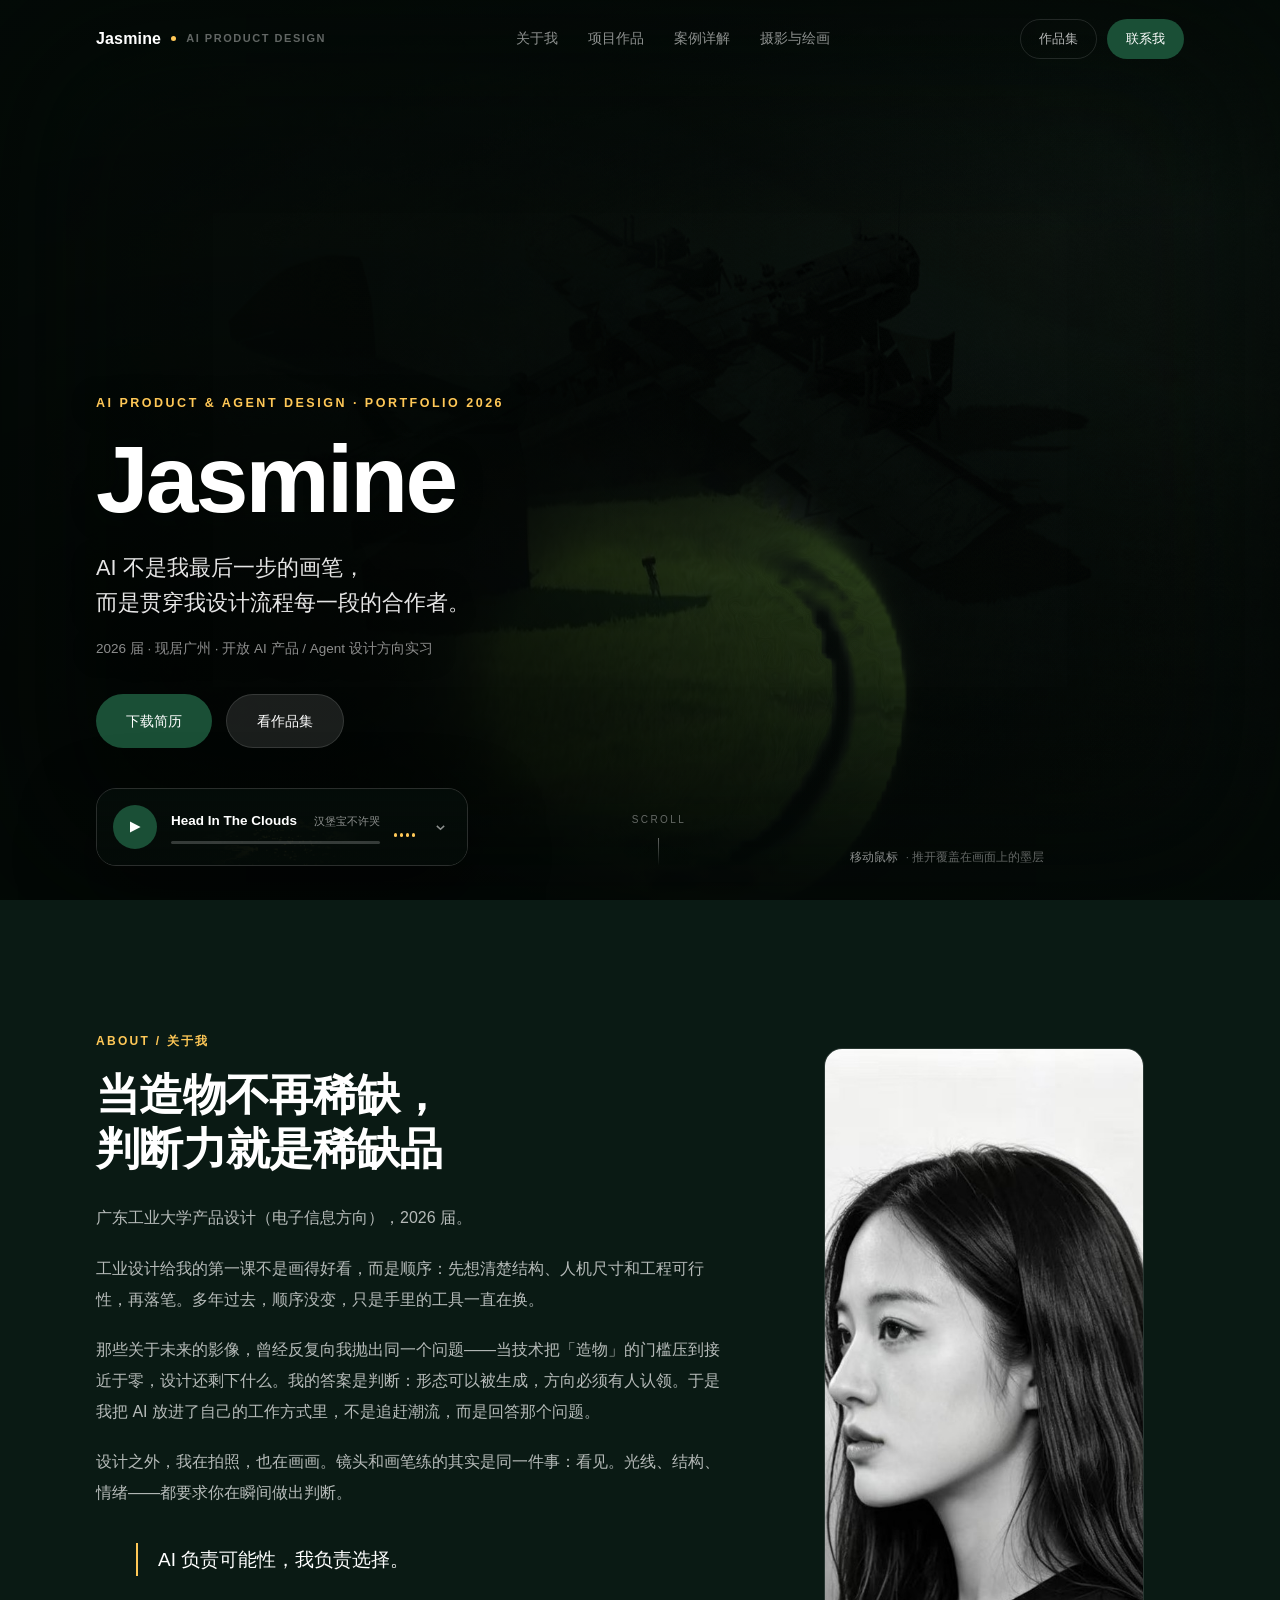
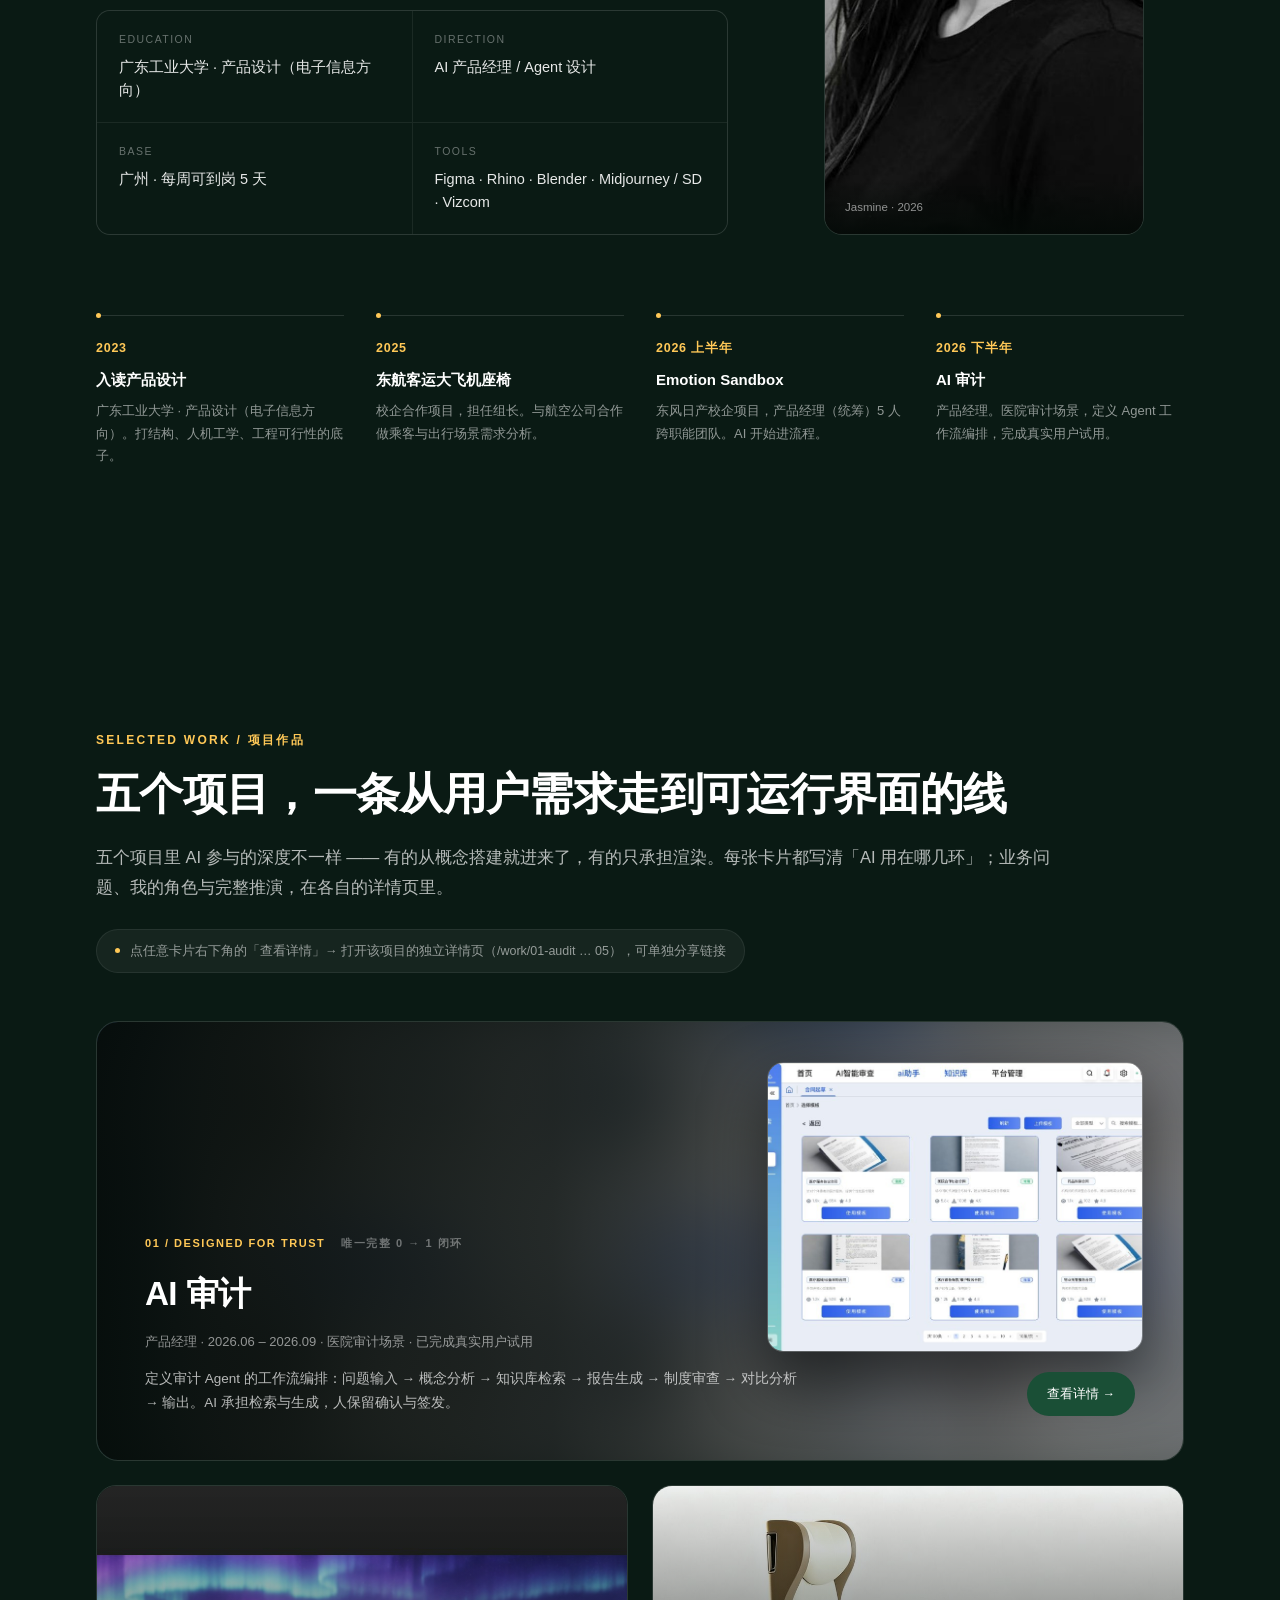
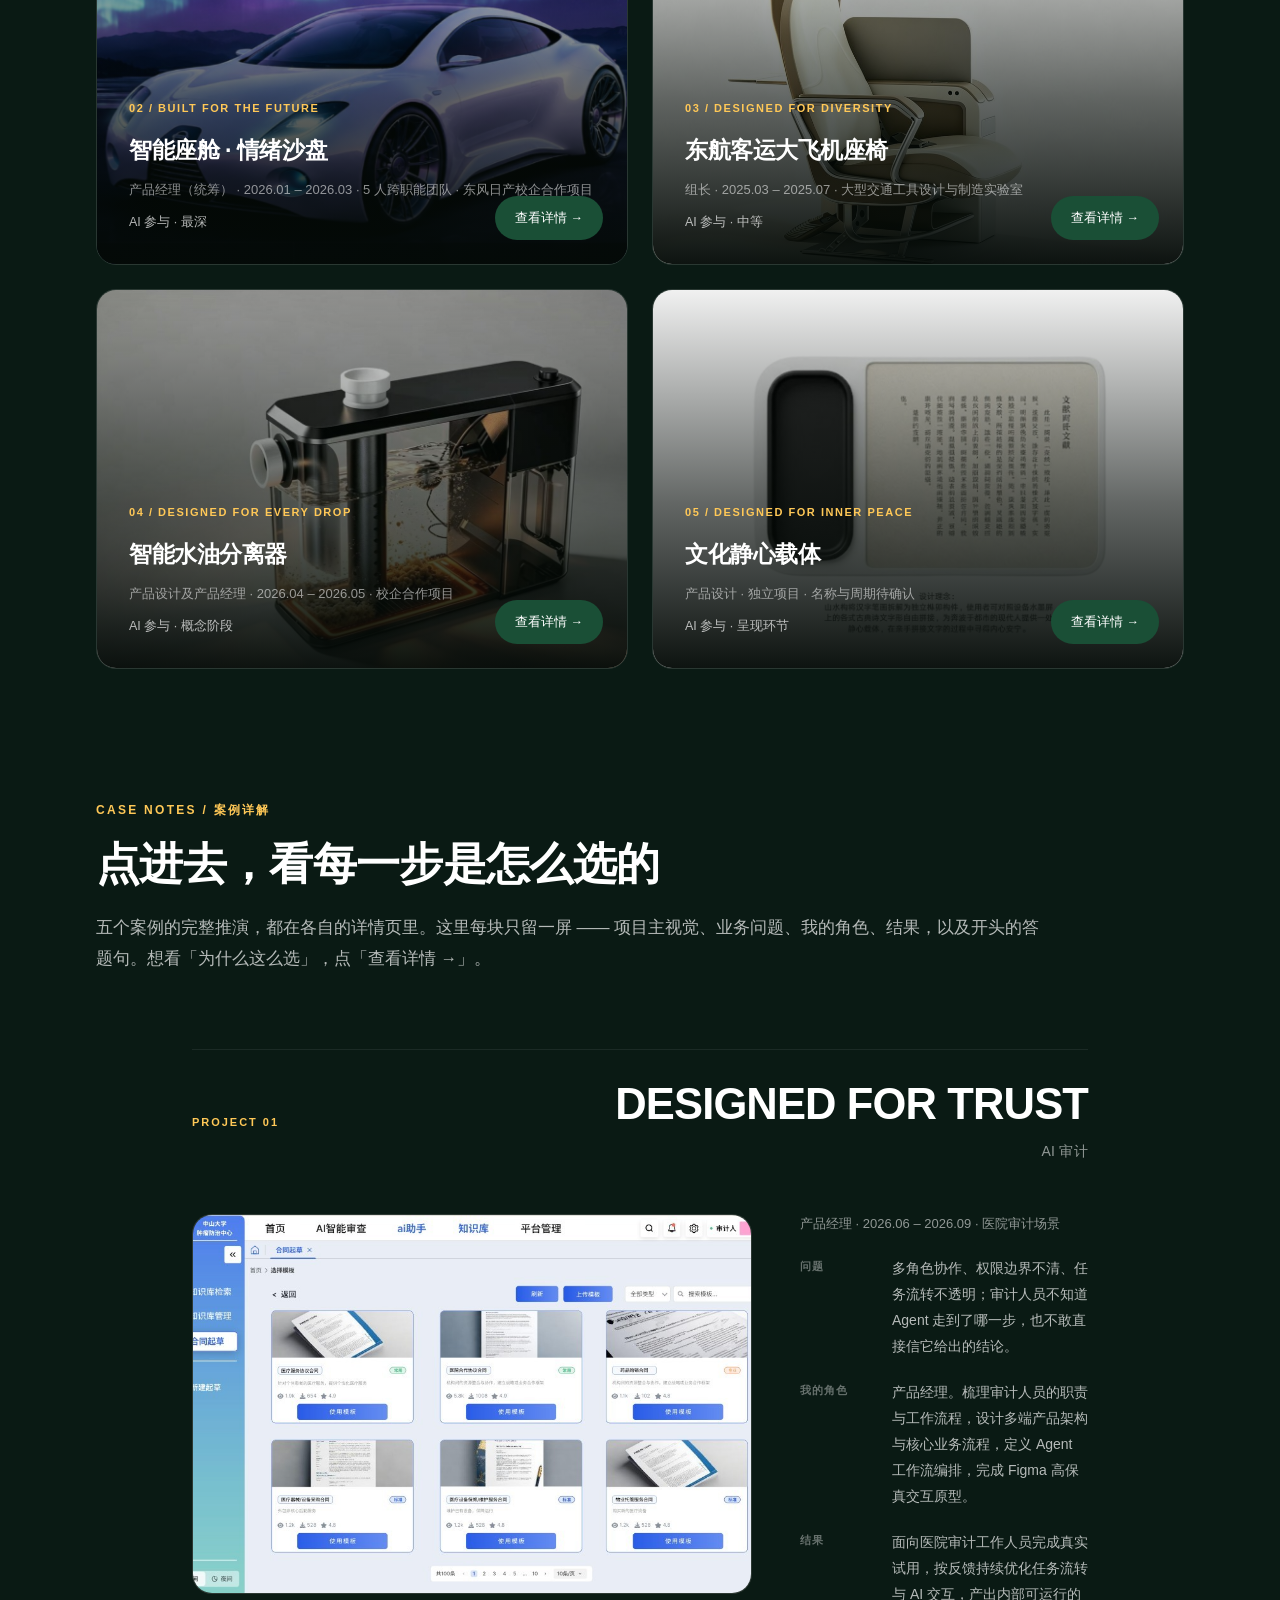
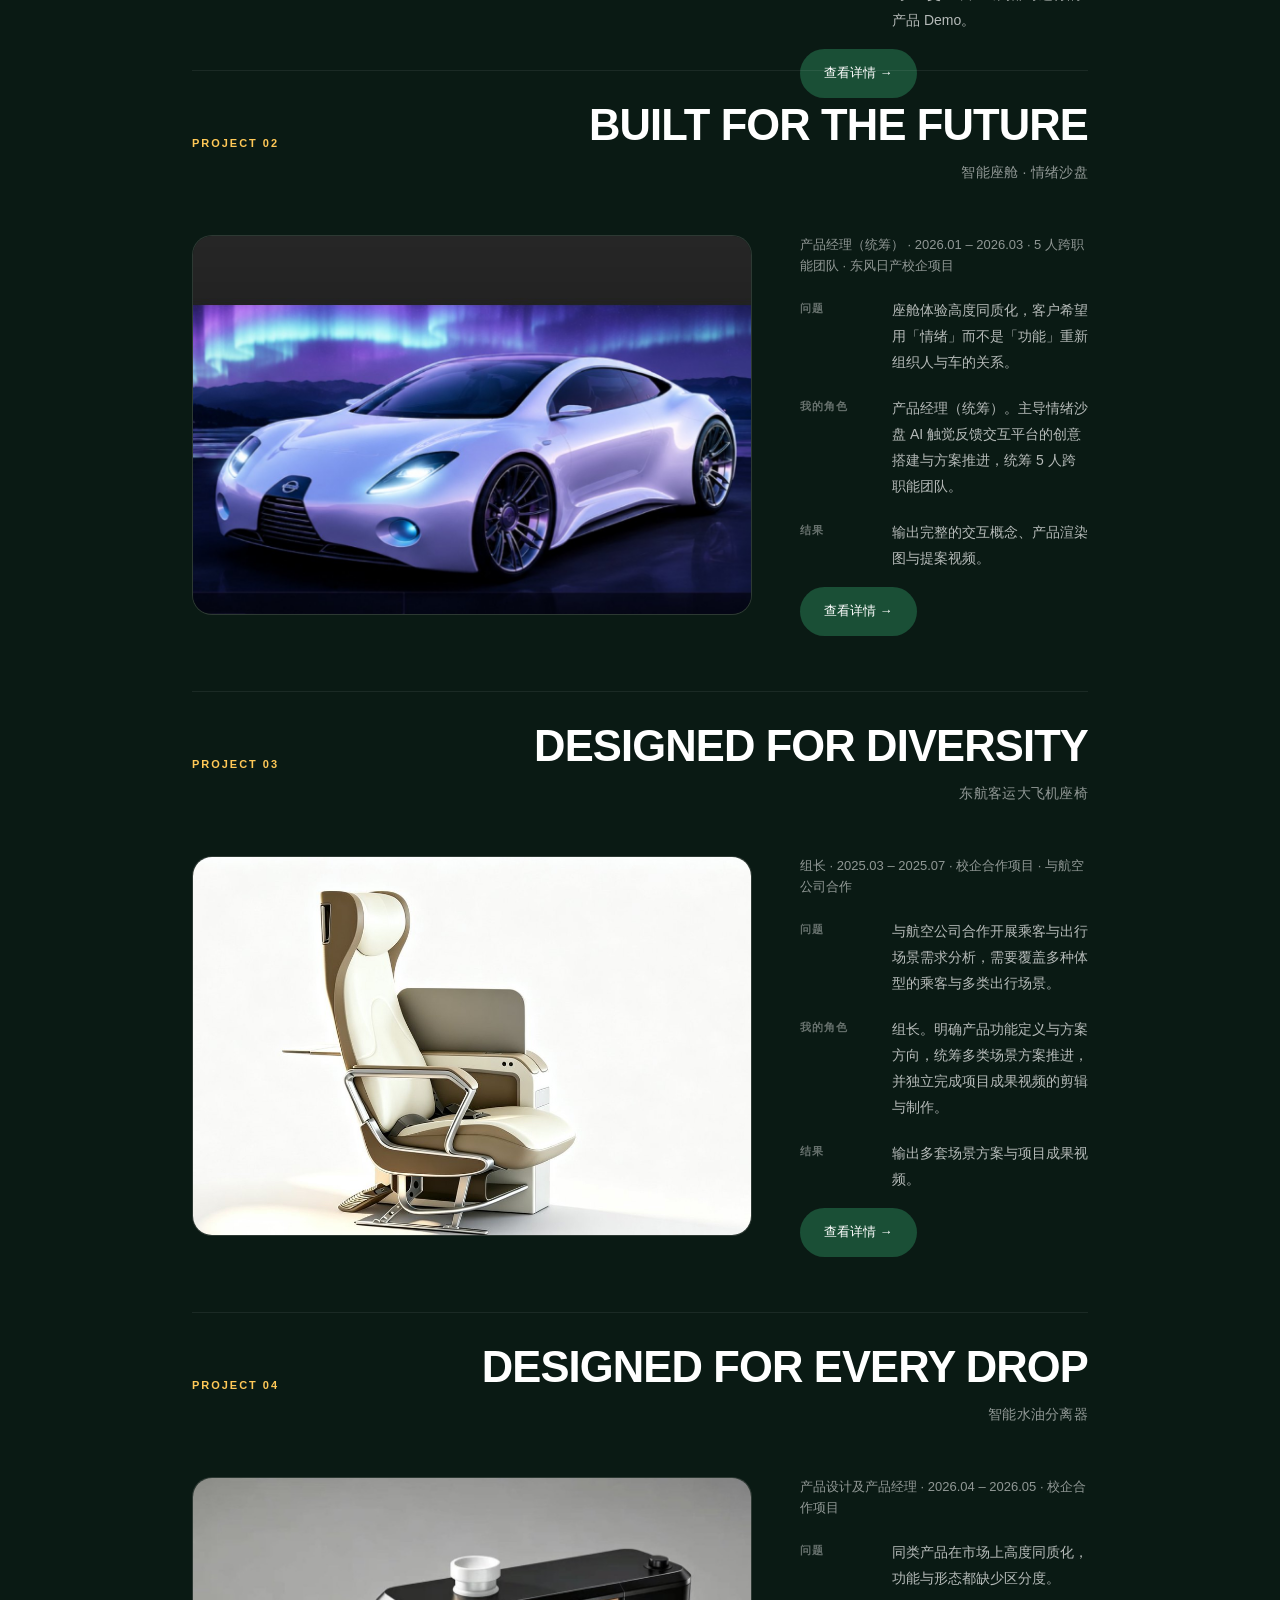
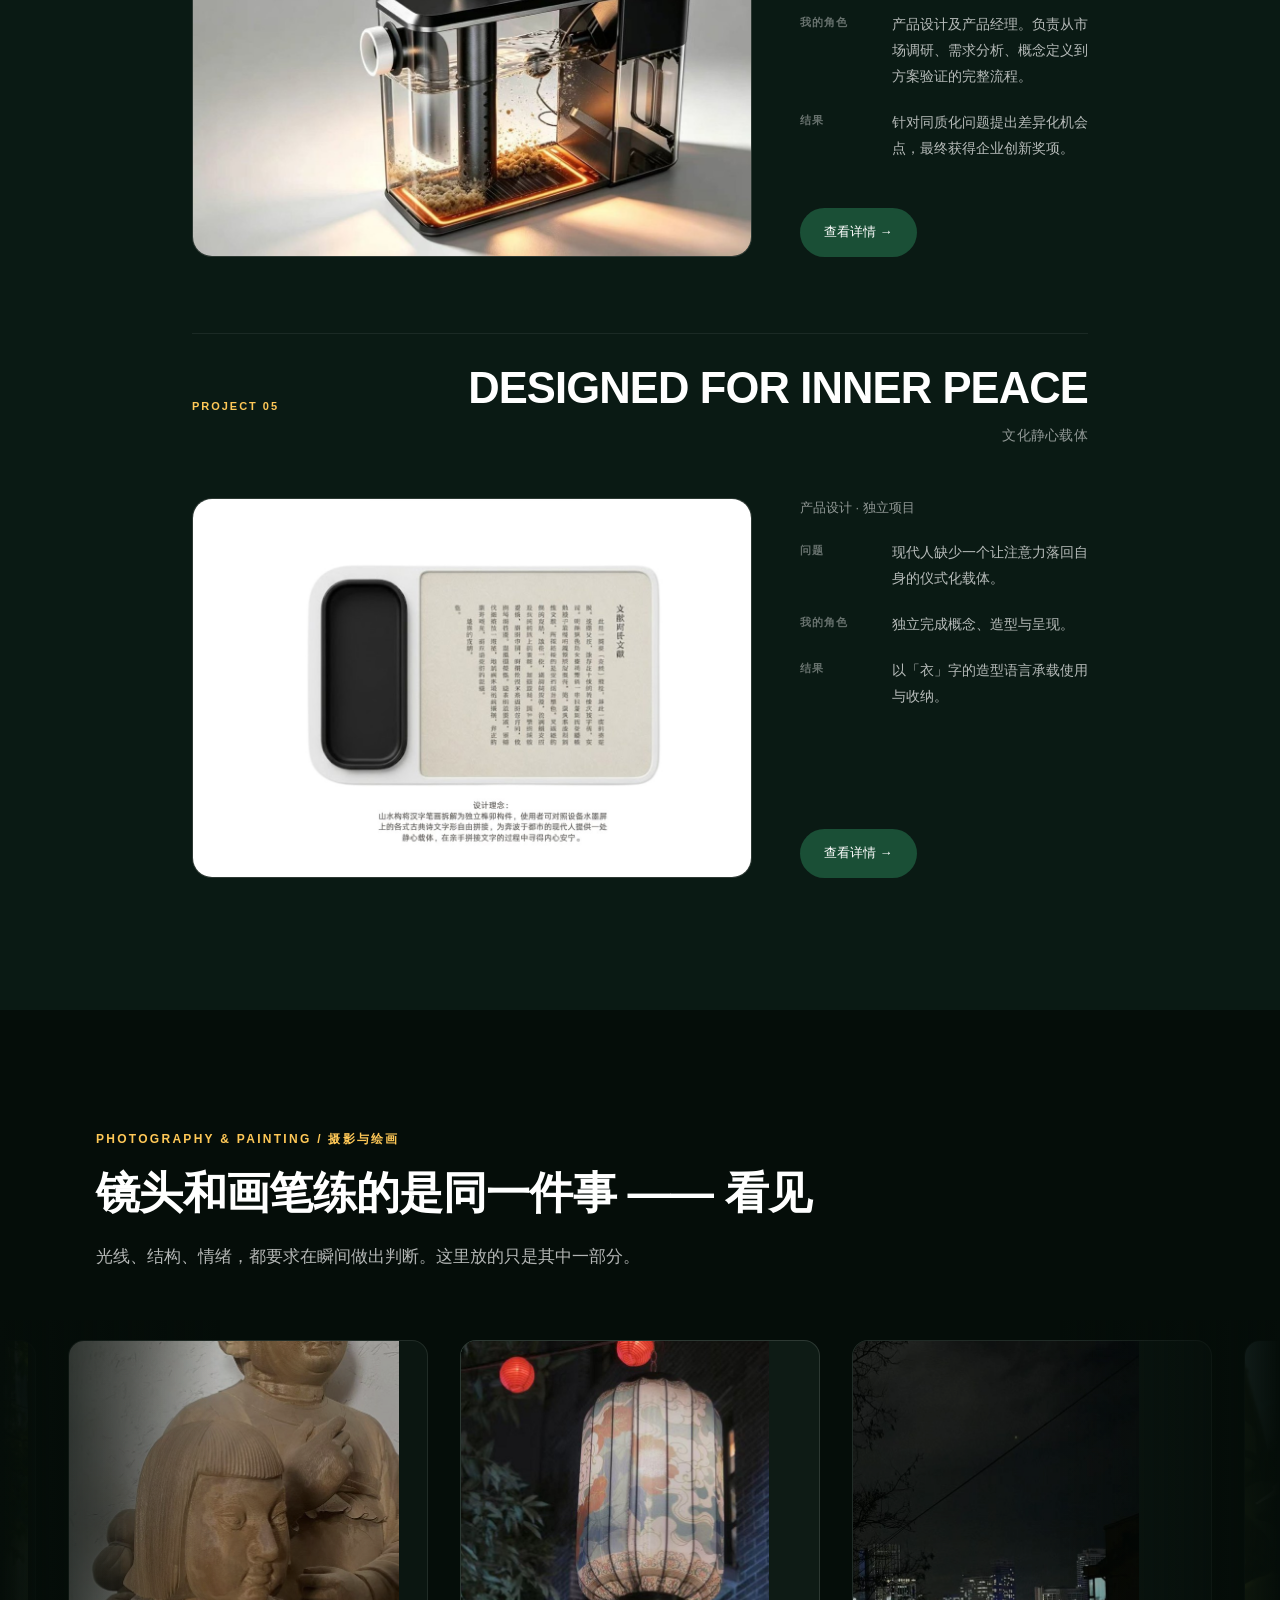
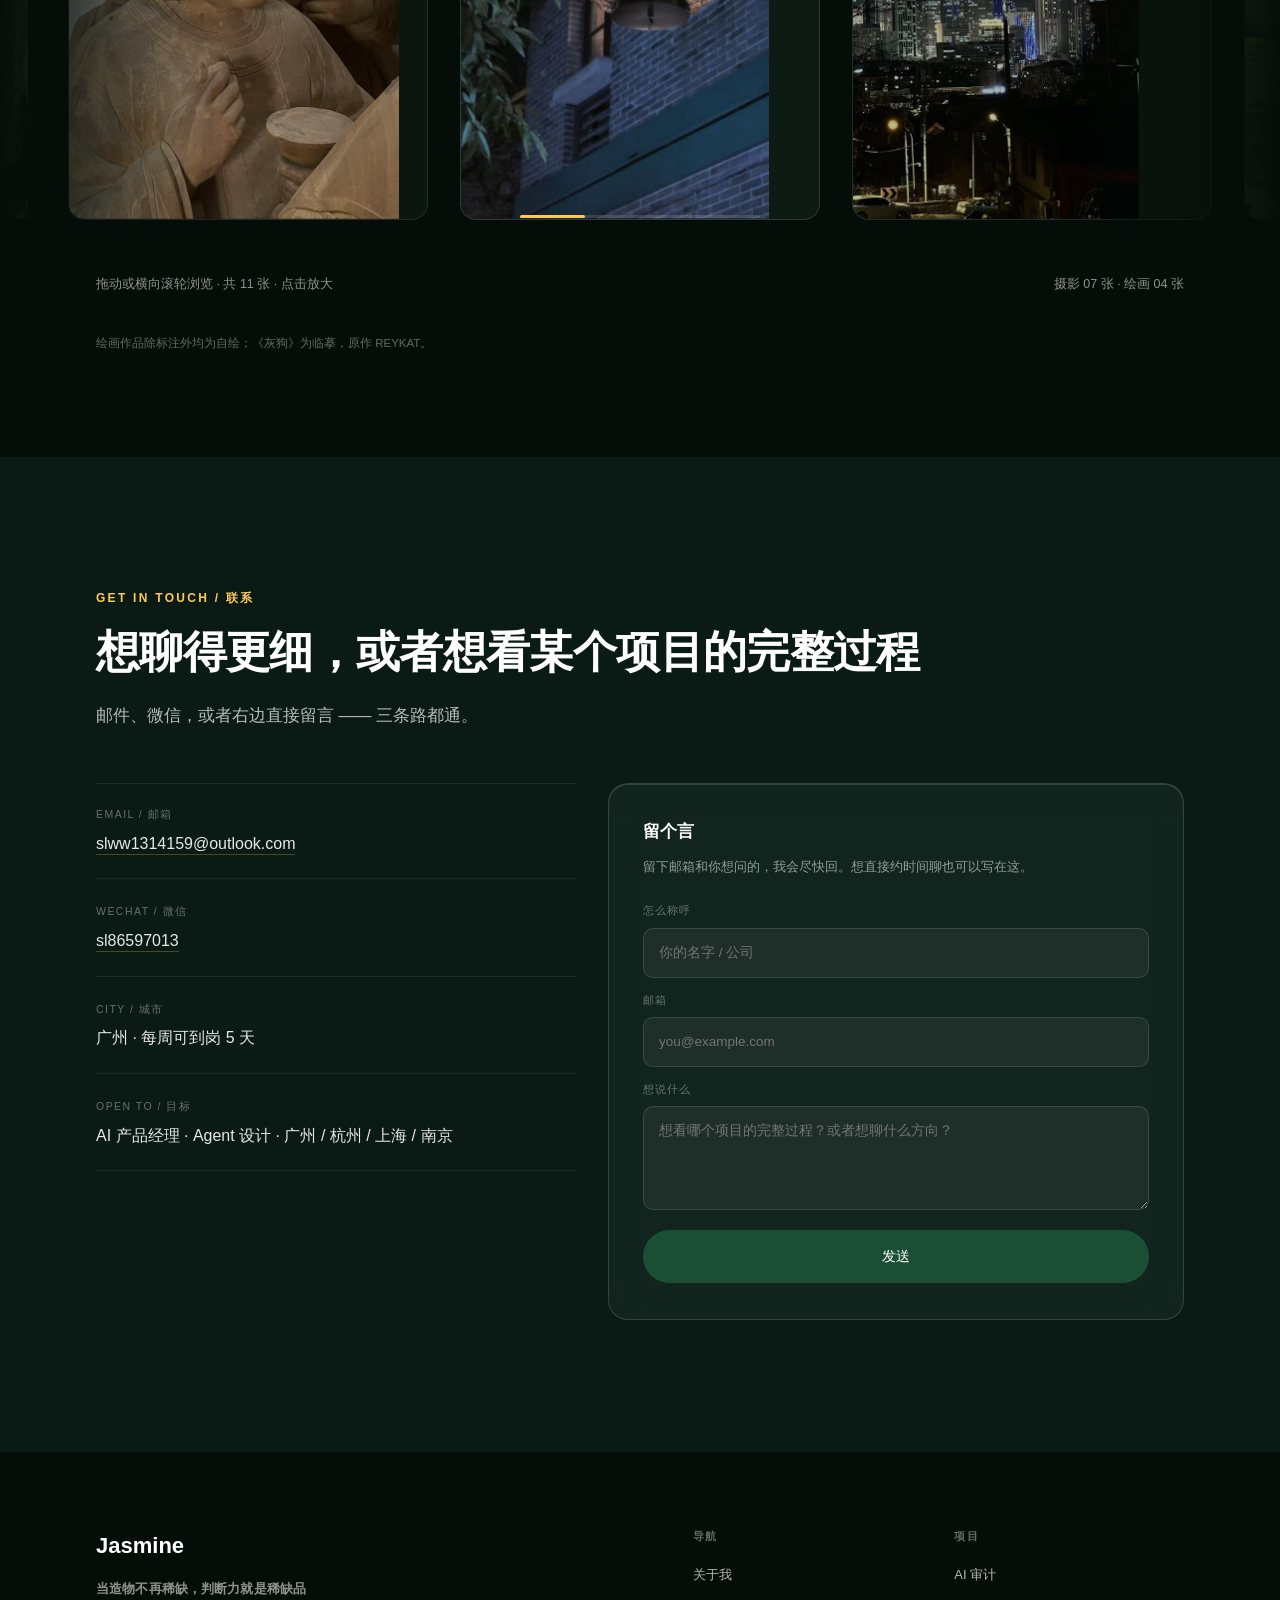
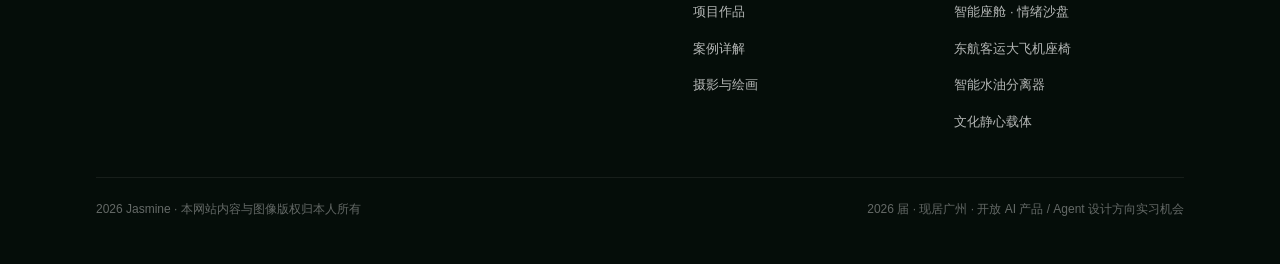
==== index.html @ 7212c9e2 "发布作品集站点（Jasmine · AI 产品设计）" ====
<!DOCTYPE html>
<html lang="zh-CN">
<head>
<meta charset="UTF-8">
<meta name="viewport" content="width=device-width, initial-scale=1">
<title>Jasmine · AI 产品设计作品集 2026</title>
<meta name="description" content="Jasmine — 2026 届，AI 产品 / Agent 设计方向。AI 负责可能性，我负责选择。">
<link rel="icon" href="data:image/svg+xml,%3Csvg xmlns='http://www.w3.org/2000/svg' viewBox='0 0 32 32'%3E%3Crect width='32' height='32' rx='8' fill='%230A1A14'/%3E%3Cpath d='M6 10.5 10.5 22 16 13.5 21.5 22 26 10.5' fill='none' stroke='%23FFC857' stroke-width='2.6' stroke-linecap='round' stroke-linejoin='round'/%3E%3C/svg%3E">
<meta name="theme-color" content="#0A1A14">
<meta property="og:type" content="website">
<meta property="og:title" content="Jasmine · AI 产品设计作品集 2026">
<meta property="og:description" content="AI 负责可能性，我负责选择。2026 届 · 产品设计（电子信息方向），开放 AI 产品 / Agent 设计方向实习。">
<meta property="og:image" content="assets/img/hero-field.jpg">
<link rel="stylesheet" href="assets/css/site.css">
<style>
  .bento__cover--blur img{ filter:blur(38px) saturate(1.15) brightness(.52); transform:scale(1.18); }
</style>
<noscript><style>.rv{opacity:1 !important;transform:none !important}</style></noscript>
</head>
<body>

<!-- ===================== NAV ===================== -->
<header class="nav" id="nav">
  <div class="nav__in">
    <a class="nav__brand" href="#top">
      <span>Jasmine</span><i class="nav__dot"></i><span class="nav__tag">AI Product Design</span>
    </a>
    <nav class="nav__links">
      <a class="nav__link" href="#about">关于我</a>
      <a class="nav__link" href="#work">项目作品</a>
      <a class="nav__link" href="#cases">案例详解</a>
      <a class="nav__link" href="#photo">摄影与绘画</a>
    </nav>
    <div class="nav__acts">
      <a class="pill" href="#work">作品集</a>
      <a class="pill pill--solid" href="#contact">联系我</a>
      <button class="nav__burger" aria-label="菜单"><i></i><i></i></button>
    </div>
  </div>
</header>

<!-- ===================== HERO ===================== -->
<section class="hero" id="hero">
  <div class="hero__stage">
    <!-- 静态底层：WebGL 不可用时它就是全部 -->
    <img class="hero__base" src="assets/img/hero-field.jpg" alt="草原上停着的一架废弃运输机">
    <canvas class="hero__canvas" id="revealCanvas"></canvas>
    <div class="hero__tint"></div>
    <div class="hero__scrim"></div>
    <div class="hero__grade"></div>
  </div>

  <div class="hero__body" id="top">
    <div class="hero__inner">
      <div class="hero__eyebrow">AI Product &amp; Agent Design · Portfolio 2026</div>
      <h1 class="hero__name">Jasmine</h1>
      <p class="hero__claim">AI 不是我最后一步的画笔，<br>而是贯穿我设计流程每一段的合作者。</p>
      <p class="hero__meta">2026 届 · 现居广州 · 开放 AI 产品 / Agent 设计方向实习</p>
      <div class="hero__btns">
        <a class="btn btn--solid" href="assets/resume/wangnanhui-resume-ai-pm-2026.pdf" download>下载简历</a>
        <a class="btn btn--ghost" href="#work">看作品集</a>
      </div>
    </div>
  </div>

  <div class="hero__foot">
    <div class="wrap">
      <!-- 音乐坞 · Shader Card -->
      <div class="dock" id="dock">
        <div class="dock__shader"><canvas></canvas></div>
        <div class="dock__glow"></div>
        <div class="dock__ui">
          <div class="dock__bar">
            <button class="dock__play" aria-label="播放">
              <svg viewBox="0 0 14 14"><path d="M2 1.4 12.6 7 2 12.6z"/></svg>
            </button>
            <div class="dock__info">
              <div class="dock__row">
                <span class="dock__title">Head In The Clouds</span>
                <span class="dock__artist">汉堡宝不许哭</span>
              </div>
              <div class="dock__bar-track"><div class="dock__bar-fill"></div></div>
            </div>
            <div class="dock__eq"><i></i><i></i><i></i><i></i></div>
            <button class="dock__toggle" aria-label="展开">
              <svg viewBox="0 0 12 12"><path d="M2 4.2 6 8 10 4.2"/></svg>
            </button>
          </div>
          <div class="dock__panel">
            <div>
              <div class="dock__panel-in">
                <div class="wave">
                  <i></i><i></i><i></i><i></i><i></i><i></i><i></i><i></i><i></i><i></i>
                  <i></i><i></i><i></i><i></i><i></i><i></i><i></i><i></i><i></i><i></i>
                  <i></i><i></i><i></i><i></i><i></i><i></i><i></i><i></i>
                </div>
                <div class="dock__vol">
                  <svg viewBox="0 0 14 14"><path d="M2 5h2.6L8 2.4v9.2L4.6 9H2z"/><path d="M10.4 4.6a3.6 3.6 0 0 1 0 4.8"/></svg>
                  <div class="dock__vol-track"><div class="dock__vol-fill"></div></div>
                  <span class="dock__vol-num">60</span>
                </div>
                <div class="dock__div"></div>
                <div class="dock__plist">
                  <div class="dock__track cur" data-i="0"><b>Head In The Clouds</b><time>3:04</time></div>
                </div>
                <!-- 音频放在 assets/audio/，曲目表见 site.js 的 TRACKS -->
              </div>
            </div>
          </div>
        </div>
        <audio id="dockAudio" preload="none" src="assets/audio/head-in-the-clouds.mp3"></audio>
      </div>

      <div class="scrollcue"><span>SCROLL</span><i></i></div>
      <div class="hint-drag"><b>移动鼠标</b> · 推开覆盖在画面上的墨层</div>
    </div>
  </div>
</section>

<!-- ===================== 关于我 ===================== -->
<section class="section" id="about">
  <div class="wrap">
    <div class="about__row">
      <div class="about__body rv">
        <div class="eyebrow">About / 关于我</div>
        <h2 class="h2">当造物不再稀缺，<br>判断力就是稀缺品</h2>
        <p style="margin-top:26px">广东工业大学产品设计（电子信息方向），2026 届。</p>
        <p>工业设计给我的第一课不是画得好看，而是顺序：先想清楚结构、人机尺寸和工程可行性，再落笔。多年过去，顺序没变，只是手里的工具一直在换。</p>
        <p>那些关于未来的影像，曾经反复向我抛出同一个问题——当技术把「造物」的门槛压到接近于零，设计还剩下什么。我的答案是判断：形态可以被生成，方向必须有人认领。于是我把 AI 放进了自己的工作方式里，不是追赶潮流，而是回答那个问题。</p>
        <p>设计之外，我在拍照，也在画画。镜头和画笔练的其实是同一件事：看见。光线、结构、情绪——都要求你在瞬间做出判断。</p>
        <blockquote class="about__q">
          <p>AI 负责可能性，我负责选择。</p>
        </blockquote>
        <dl class="about__facts">
          <div class="about__fact"><dt>Education</dt><dd>广东工业大学 · 产品设计（电子信息方向）</dd></div>
          <div class="about__fact"><dt>Direction</dt><dd>AI 产品经理 / Agent 设计</dd></div>
          <div class="about__fact"><dt>Base</dt><dd>广州 · 每周可到岗 5 天</dd></div>
          <div class="about__fact"><dt>Tools</dt><dd>Figma · Rhino · Blender · Midjourney / SD · Vizcom</dd></div>
        </dl>
      </div>
      <figure class="about__photo rv">
        <img src="assets/img/portrait.jpg" alt="Jasmine 肖像">
        <figcaption>Jasmine · 2026</figcaption>
      </figure>
    </div>

    <div class="timeline rv">
      <div class="tl"><div class="tl__yr">2023</div><div class="tl__t">入读产品设计</div><p class="tl__d">广东工业大学 · 产品设计（电子信息方向）。打结构、人机工学、工程可行性的底子。</p></div>
      <div class="tl"><div class="tl__yr">2025</div><div class="tl__t">东航客运大飞机座椅</div><p class="tl__d">校企合作项目，担任组长。与航空公司合作做乘客与出行场景需求分析。</p></div>
      <div class="tl"><div class="tl__yr">2026 上半年</div><div class="tl__t">Emotion Sandbox</div><p class="tl__d">东风日产校企项目，产品经理（统筹）5 人跨职能团队。AI 开始进流程。</p></div>
      <div class="tl"><div class="tl__yr">2026 下半年</div><div class="tl__t">AI 审计</div><p class="tl__d">产品经理。医院审计场景，定义 Agent 工作流编排，完成真实用户试用。</p></div>
    </div>
  </div>
</section>

<!-- ===================== 项目作品 ===================== -->
<section class="section" id="work">
  <div class="wrap">
    <div class="rv">
      <div class="eyebrow">SELECTED WORK / 项目作品</div>
      <h2 class="h2">五个项目，一条从用户需求走到可运行界面的线</h2>
      <p class="lead">五个项目里 AI 参与的深度不一样 —— 有的从概念搭建就进来了，有的只承担渲染。每张卡片都写清「AI 用在哪几环」；业务问题、我的角色与完整推演，在各自的详情页里。</p>
      <div class="hintbar"><i></i><span>点任意卡片右下角的「查看详情」→ 打开该项目的独立详情页（/work/01-audit … 05），可单独分享链接</span></div>
    </div>

    <div class="bento">
      <!-- 01 宽卡 -->
      <a class="bento__wide rv" href="work/01-audit.html">
        <div class="bento__cover bento__cover--blur"><img src="assets/img/cover-01.jpg" alt="AI 审计产品界面"></div>
        <div class="bento__ov"></div>
        <div class="bento__shot"><img src="assets/img/cover-01.jpg" alt="审计界面"></div>
        <div class="bento__body">
          <div class="bento__row"><span class="bento__claim">01 / DESIGNED FOR TRUST</span><span class="bento__depth">唯一完整 0 → 1 闭环</span></div>
          <h3 class="bento__title">AI 审计</h3>
          <p class="bento__meta">产品经理 · 2026.06 – 2026.09 · 医院审计场景 · 已完成真实用户试用</p>
          <p class="bento__desc">定义审计 Agent 的工作流编排：问题输入 → 概念分析 → 知识库检索 → 报告生成 → 制度审查 → 对比分析 → 输出。AI 承担检索与生成，人保留确认与签发。</p>
        </div>
        <span class="bento__go">查看详情 →</span>
      </a>

      <!-- 02 -->
      <a class="bento__sm rv" href="work/02-cockpit.html">
        <div class="bento__cover"><img src="assets/img/cover-02.jpg" alt="智能座舱外观渲染"></div>
        <div class="bento__ov"></div>
        <div class="bento__body">
          <div class="bento__row"><span class="bento__claim">02 / BUILT FOR THE FUTURE</span></div>
          <h3 class="bento__title">智能座舱 · 情绪沙盘</h3>
          <p class="bento__meta">产品经理（统筹） · 2026.01 – 2026.03 · 5 人跨职能团队 · 东风日产校企合作项目</p>
          <p class="bento__desc">AI 参与 · 最深</p>
        </div>
        <span class="bento__go">查看详情 →</span>
      </a>

      <!-- 03 -->
      <a class="bento__sm rv" href="work/03-seat.html">
        <div class="bento__cover"><img src="assets/img/cover-03.jpg" alt="东航客运大飞机座椅"></div>
        <div class="bento__ov"></div>
        <div class="bento__body">
          <div class="bento__row"><span class="bento__claim">03 / DESIGNED FOR DIVERSITY</span></div>
          <h3 class="bento__title">东航客运大飞机座椅</h3>
          <p class="bento__meta">组长 · 2025.03 – 2025.07 · 大型交通工具设计与制造实验室</p>
          <p class="bento__desc">AI 参与 · 中等</p>
        </div>
        <span class="bento__go">查看详情 →</span>
      </a>

      <!-- 04 -->
      <a class="bento__sm rv" href="work/04-separator.html">
        <div class="bento__cover"><img src="assets/img/cover-04.jpg" alt="智能水油分离器"></div>
        <div class="bento__ov"></div>
        <div class="bento__body">
          <div class="bento__row"><span class="bento__claim">04 / DESIGNED FOR EVERY DROP</span></div>
          <h3 class="bento__title">智能水油分离器</h3>
          <p class="bento__meta">产品设计及产品经理 · 2026.04 – 2026.05 · 校企合作项目</p>
          <p class="bento__desc">AI 参与 · 概念阶段</p>
        </div>
        <span class="bento__go">查看详情 →</span>
      </a>

      <!-- 05 -->
      <a class="bento__sm rv" href="work/05-culture.html">
        <div class="bento__cover"><img src="assets/img/cover-05.jpg" alt="文化静心载体"></div>
        <div class="bento__ov"></div>
        <div class="bento__body">
          <div class="bento__row"><span class="bento__claim">05 / DESIGNED FOR INNER PEACE</span></div>
          <h3 class="bento__title">文化静心载体</h3>
          <p class="bento__meta">产品设计 · 独立项目 · 名称与周期待确认</p>
          <p class="bento__desc">AI 参与 · 呈现环节</p>
        </div>
        <span class="bento__go">查看详情 →</span>
      </a>
    </div>
  </div>
</section>

<!-- ===================== 案例详解 ===================== -->
<section class="section section--tight" id="cases">
  <div class="wrap rv">
    <div class="eyebrow">CASE NOTES / 案例详解</div>
    <h2 class="h2">点进去，看每一步是怎么选的</h2>
    <p class="lead">五个案例的完整推演，都在各自的详情页里。这里每块只留一屏 —— 项目主视觉、业务问题、我的角色、结果，以及开头的答题句。想看「为什么这么选」，点「查看详情 →」。</p>
  </div>

  <!-- Case 01 -->
  <article class="case" id="case-01">
    <div class="wrap">
      <header class="case__band rv">
        <div class="case__no">PROJECT 01</div>
        <div class="case__claims">
          <div class="case__en">DESIGNED FOR TRUST</div>
          <div class="case__cn">AI 审计</div>
        </div>
      </header>
      <div class="case__row rv">
        <div class="case__media"><img src="assets/img/cover-01.jpg" alt="AI 审计产品界面"></div>
        <div class="case__sum">
          <div>
            <div class="case__meta">产品经理 · 2026.06 – 2026.09 · 医院审计场景</div>
            <dl class="case__facts">
              <div class="case__fact"><dt>问题</dt><dd>多角色协作、权限边界不清、任务流转不透明；审计人员不知道 Agent 走到了哪一步，也不敢直接信它给出的结论。</dd></div>
              <div class="case__fact"><dt>我的角色</dt><dd>产品经理。梳理审计人员的职责与工作流程，设计多端产品架构与核心业务流程，定义 Agent 工作流编排，完成 Figma 高保真交互原型。</dd></div>
              <div class="case__fact"><dt>结果</dt><dd>面向医院审计工作人员完成真实试用，按反馈持续优化任务流转与 AI 交互，产出内部可运行的产品 Demo。</dd></div>
            </dl>
          </div>
          <a class="case__go" href="work/01-audit.html">查看详情 →</a>
        </div>
      </div>
    </div>
  </article>

  <!-- Case 02 -->
  <article class="case" id="case-02">
    <div class="wrap">
      <header class="case__band rv">
        <div class="case__no">PROJECT 02</div>
        <div class="case__claims">
          <div class="case__en">BUILT FOR THE FUTURE</div>
          <div class="case__cn">智能座舱 · 情绪沙盘</div>
        </div>
      </header>
      <div class="case__row rv">
        <div class="case__media"><img src="assets/img/cover-02.jpg" alt="智能座舱渲染"></div>
        <div class="case__sum">
          <div>
            <div class="case__meta">产品经理（统筹） · 2026.01 – 2026.03 · 5 人跨职能团队 · 东风日产校企项目</div>
            <dl class="case__facts">
              <div class="case__fact"><dt>问题</dt><dd>座舱体验高度同质化，客户希望用「情绪」而不是「功能」重新组织人与车的关系。</dd></div>
              <div class="case__fact"><dt>我的角色</dt><dd>产品经理（统筹）。主导情绪沙盘 AI 触觉反馈交互平台的创意搭建与方案推进，统筹 5 人跨职能团队。</dd></div>
              <div class="case__fact"><dt>结果</dt><dd>输出完整的交互概念、产品渲染图与提案视频。</dd></div>
            </dl>
          </div>
          <a class="case__go" href="work/02-cockpit.html">查看详情 →</a>
        </div>
      </div>
    </div>
  </article>

  <!-- Case 03 -->
  <article class="case" id="case-03">
    <div class="wrap">
      <header class="case__band rv">
        <div class="case__no">PROJECT 03</div>
        <div class="case__claims">
          <div class="case__en">DESIGNED FOR DIVERSITY</div>
          <div class="case__cn">东航客运大飞机座椅</div>
        </div>
      </header>
      <div class="case__row rv">
        <div class="case__media"><img src="assets/img/cover-03.jpg" alt="飞机座椅渲染"></div>
        <div class="case__sum">
          <div>
            <div class="case__meta">组长 · 2025.03 – 2025.07 · 校企合作项目 · 与航空公司合作</div>
            <dl class="case__facts">
              <div class="case__fact"><dt>问题</dt><dd>与航空公司合作开展乘客与出行场景需求分析，需要覆盖多种体型的乘客与多类出行场景。</dd></div>
              <div class="case__fact"><dt>我的角色</dt><dd>组长。明确产品功能定义与方案方向，统筹多类场景方案推进，并独立完成项目成果视频的剪辑与制作。</dd></div>
              <div class="case__fact"><dt>结果</dt><dd>输出多套场景方案与项目成果视频。</dd></div>
            </dl>
          </div>
          <a class="case__go" href="work/03-seat.html">查看详情 →</a>
        </div>
      </div>
    </div>
  </article>

  <!-- Case 04 -->
  <article class="case" id="case-04">
    <div class="wrap">
      <header class="case__band rv">
        <div class="case__no">PROJECT 04</div>
        <div class="case__claims">
          <div class="case__en">DESIGNED FOR EVERY DROP</div>
          <div class="case__cn">智能水油分离器</div>
        </div>
      </header>
      <div class="case__row rv">
        <div class="case__media"><img src="assets/img/cover-04.jpg" alt="智能水油分离器渲染"></div>
        <div class="case__sum">
          <div>
            <div class="case__meta">产品设计及产品经理 · 2026.04 – 2026.05 · 校企合作项目</div>
            <dl class="case__facts">
              <div class="case__fact"><dt>问题</dt><dd>同类产品在市场上高度同质化，功能与形态都缺少区分度。</dd></div>
              <div class="case__fact"><dt>我的角色</dt><dd>产品设计及产品经理。负责从市场调研、需求分析、概念定义到方案验证的完整流程。</dd></div>
              <div class="case__fact"><dt>结果</dt><dd>针对同质化问题提出差异化机会点，最终获得企业创新奖项。</dd></div>
            </dl>
          </div>
          <a class="case__go" href="work/04-separator.html">查看详情 →</a>
        </div>
      </div>
    </div>
  </article>

  <!-- Case 05 -->
  <article class="case" id="case-05">
    <div class="wrap">
      <header class="case__band rv">
        <div class="case__no">PROJECT 05</div>
        <div class="case__claims">
          <div class="case__en">DESIGNED FOR INNER PEACE</div>
          <div class="case__cn">文化静心载体</div>
        </div>
      </header>
      <div class="case__row rv">
        <div class="case__media"><img src="assets/img/cover-05.jpg" alt="文化静心载体造型"></div>
        <div class="case__sum">
          <div>
            <div class="case__meta">产品设计 · 独立项目</div>
            <dl class="case__facts">
              <div class="case__fact"><dt>问题</dt><dd>现代人缺少一个让注意力落回自身的仪式化载体。</dd></div>
              <div class="case__fact"><dt>我的角色</dt><dd>独立完成概念、造型与呈现。</dd></div>
              <div class="case__fact"><dt>结果</dt><dd>以「衣」字的造型语言承载使用与收纳。</dd></div>
            </dl>
          </div>
          <a class="case__go" href="work/05-culture.html">查看详情 →</a>
        </div>
      </div>
    </div>
  </article>
</section>

<!-- ===================== 摄影与绘画 ===================== -->
<section class="photo" id="photo">
  <div class="photo__head">
    <div class="wrap rv">
      <div class="eyebrow" style="color:var(--gold)">PHOTOGRAPHY &amp; PAINTING / 摄影与绘画</div>
      <h2 class="h2">镜头和画笔练的是同一件事 —— 看见</h2>
      <p class="lead">光线、结构、情绪，都要求在瞬间做出判断。这里放的只是其中一部分。</p>
    </div>
  </div>

  <div class="carousel" id="carousel">
    <div class="carousel__track">
      <div class="plane" data-i="0"><img class="plane__img" src="assets/img/plane-01.jpg" alt="落羽杉"><div class="plane__cap">01　落羽杉 · 摄影</div></div>
      <div class="plane" data-i="1"><img class="plane__img" src="assets/img/plane-02.jpg" alt="木雕造像"><div class="plane__cap">02　木雕造像 · 摄影</div></div>
      <div class="plane" data-i="2"><img class="plane__img" src="assets/img/plane-03.jpg" alt="灯笼"><div class="plane__cap">03　灯笼 · 摄影</div></div>
      <div class="plane" data-i="3"><img class="plane__img" src="assets/img/plane-04.jpg" alt="夜色城市"><div class="plane__cap">04　夜色城市 · 摄影</div></div>
      <div class="plane" data-i="4"><img class="plane__img" src="assets/img/plane-05.jpg" alt="花园雕塑"><div class="plane__cap">05　花园雕塑 · 绘画</div></div>
      <div class="plane" data-i="5"><img class="plane__img" src="assets/img/plane-06.jpg" alt="白衣背影"><div class="plane__cap">06　白衣背影 · 绘画</div></div>
      <div class="plane" data-i="6"><img class="plane__img" src="assets/img/plane-07.jpg" alt="雪地"><div class="plane__cap">07　雪地 · 摄影</div></div>
      <div class="plane" data-i="7"><img class="plane__img" src="assets/img/plane-08.jpg" alt="长椅读书"><div class="plane__cap">08　长椅读书 · 摄影</div></div>
      <div class="plane" data-i="8"><img class="plane__img" src="assets/img/plane-09.jpg" alt="烟囱与蒸汽"><div class="plane__cap">09　烟囱与蒸汽 · 摄影</div></div>
      <div class="plane" data-i="9"><img class="plane__img" src="assets/img/plane-10.jpg" alt="灰狗"><div class="plane__cap">10　灰狗 · 绘画（临摹，原作 REYKAT）</div></div>
      <div class="plane" data-i="10"><img class="plane__img" src="assets/img/plane-11.jpg" alt="猫"><div class="plane__cap">11　猫 · 绘画</div></div>
    </div>
    <div class="carousel__fade carousel__fade--l"></div>
    <div class="carousel__fade carousel__fade--r"></div>
    <div class="carousel__rail"><div class="carousel__fill"></div></div>
  </div>

  <div class="photo__foot">
    <div class="wrap">
      <div class="photo__row">
        <span>拖动或横向滚轮浏览 · 共 11 张 · 点击放大</span>
        <span>摄影 07 张 · 绘画 04 张</span>
      </div>
      <p class="footnote">绘画作品除标注外均为自绘；《灰狗》为临摹，原作 REYKAT。</p>
      <!-- 实现记录（不对外显示）：视差轮播 · 画片 360×480 · gap 32 · radius 16 · 竖向视差 0.40 · uvScale 0.85 · lerp 0.08 · wheelSensitivity 1.0 · dragSensitivity 1.4 · pauseOnHover · showProgress -->
    </div>
  </div>
</section>

<!-- ===================== 联系 ===================== -->
<section class="section" id="contact">
  <div class="wrap">
    <div class="rv">
      <div class="eyebrow">GET IN TOUCH / 联系</div>
      <h2 class="h2">想聊得更细，或者想看某个项目的完整过程</h2>
      <p class="lead">邮件、微信，或者右边直接留言 —— 三条路都通。</p>
    </div>

    <div class="contact__row rv">
      <div class="contact__list">
        <div class="contact__item">
          <div class="contact__label">Email / 邮箱</div>
          <div class="contact__val"><a href="mailto:slww1314159@outlook.com">slww1314159@outlook.com</a></div>
        </div>
        <div class="contact__item">
          <div class="contact__label">Wechat / 微信</div>
          <div class="contact__val"><a href="#contact" data-copy="sl86597013" title="点击复制微信号">sl86597013</a></div>
        </div>
        <div class="contact__item">
          <div class="contact__label">City / 城市</div>
          <div class="contact__val">广州 · 每周可到岗 5 天</div>
        </div>
        <div class="contact__item">
          <div class="contact__label">Open To / 目标</div>
          <div class="contact__val">AI 产品经理 · Agent 设计 · 广州 / 杭州 / 上海 / 南京</div>
        </div>
      </div>

      <div class="contact__card glass">
        <h3>留个言</h3>
        <p>留下邮箱和你想问的，我会尽快回。想直接约时间聊也可以写在这。</p>
        <form class="contact__form" id="contactForm">
          <div class="field"><label for="c1">怎么称呼</label><input id="c1" type="text" placeholder="你的名字 / 公司" required></div>
          <div class="field"><label for="c2">邮箱</label><input id="c2" type="email" placeholder="you@example.com" required></div>
          <div class="field"><label for="c3">想说什么</label><textarea id="c3" placeholder="想看哪个项目的完整过程？或者想聊什么方向？"></textarea></div>
          <button class="btn btn--solid" type="submit">发送</button>
          <p class="contact__ok" id="contactOk"></p>
        </form>
      </div>
    </div>
  </div>
</section>

<!-- ===================== 页脚 ===================== -->
<footer class="footer">
  <div class="wrap">
    <div class="footer__top">
      <div class="footer__brand">
        <h3>Jasmine</h3>
        <p class="footer__slogan">当造物不再稀缺，判断力就是稀缺品</p>
      </div>
      <div class="footer__cols">
        <div class="footer__col">
          <h4>导航</h4>
          <ul>
            <li><a href="#about">关于我</a></li>
            <li><a href="#work">项目作品</a></li>
            <li><a href="#cases">案例详解</a></li>
            <li><a href="#photo">摄影与绘画</a></li>
          </ul>
        </div>
        <div class="footer__col">
          <h4>项目</h4>
          <ul>
            <li><a href="work/01-audit.html">AI 审计</a></li>
            <li><a href="work/02-cockpit.html">智能座舱 · 情绪沙盘</a></li>
            <li><a href="work/03-seat.html">东航客运大飞机座椅</a></li>
            <li><a href="work/04-separator.html">智能水油分离器</a></li>
            <li><a href="work/05-culture.html">文化静心载体</a></li>
          </ul>
        </div>
      </div>
    </div>
    <div class="footer__div"></div>
    <div class="footer__bot">
      <span>2026 Jasmine · 本网站内容与图像版权归本人所有</span>
      <span>2026 届 · 现居广州 · 开放 AI 产品 / Agent 设计方向实习机会</span>
    </div>
  </div>
</footer>

<!-- 灯箱 -->
<div class="lightbox" id="lightbox">
  <button class="lightbox__x" aria-label="关闭">✕</button>
  <div>
    <img id="lightboxImg" alt="">
    <div class="lightbox__cap" id="lightboxCap"></div>
  </div>
</div>

<script src="assets/js/shader-card.js"></script>
<script src="assets/js/fluid-reveal.js"></script>
<script src="assets/js/scroll-mask.js"></script>
<script src="assets/js/site.js"></script>
</body>
</html>
---- assets/css/site.css ----
/* ==========================================================================
   Jasmine · 个人作品集
   视觉系统：深林绿 / 翠绿 / 金黄  ·  Wanderly 基调
   ========================================================================== */

/* ---------- 1. Tokens ---------- */
:root{
  --bg:            #0A1A14;
  --bg-deep:       #050D09;
  --bg-panel:      #0E1B15;
  --brand:         #1A4F36;
  --brand-lite:    #226244;
  --gold:          #FFC857;
  --ink:           #FFFFFF;
  --ink-90:        rgba(255,255,255,.90);
  --ink-70:        rgba(255,255,255,.70);
  --ink-55:        rgba(255,255,255,.55);
  --ink-38:        rgba(255,255,255,.38);
  --ink-22:        rgba(255,255,255,.22);
  --line:          rgba(255,255,255,.12);
  --line-soft:     rgba(255,255,255,.07);
  --edge:          rgba(255,255,255,.13);   /* 图片内描边 */

  --pad:           96px;                     /* 版心左右留白 */
  --wrap:          1312px;                   /* 版心宽度 */
  --r-card:        18px;
  --r-sm:          12px;

  --dur-fast:      180ms;
  --dur-base:      420ms;
  --dur-cinema:    760ms;
  --ease:          cubic-bezier(.16,1,.3,1);

  --font-cn: "Inter","Source Han Sans CN","Noto Sans SC","PingFang SC","Hiragino Sans GB","Microsoft YaHei",sans-serif;
}

/* ---------- 2. Reset ---------- */
*,*::before,*::after{ box-sizing:border-box; }
html{ scroll-behavior:smooth; -webkit-text-size-adjust:100%; }
body{
  margin:0; background:var(--bg); color:var(--ink);
  font-family:var(--font-cn); font-size:16px; line-height:1.6;
  font-feature-settings:"kern" 1,"liga" 1;
  -webkit-font-smoothing:antialiased; text-rendering:optimizeLegibility;
  overflow-x:hidden;
}
img{ display:block; max-width:100%; }
a{ color:inherit; text-decoration:none; }
button{ font:inherit; color:inherit; background:none; border:0; cursor:pointer; }
h1,h2,h3,h4,p{ margin:0; }
ul{ margin:0; padding:0; list-style:none; }
::selection{ background:var(--gold); color:#08150F; }

/* 滚动条 */
::-webkit-scrollbar{ width:10px; }
::-webkit-scrollbar-track{ background:var(--bg-deep); }
::-webkit-scrollbar-thumb{ background:rgba(255,255,255,.14); border-radius:99px; }
::-webkit-scrollbar-thumb:hover{ background:rgba(255,255,255,.24); }

/* ---------- 3. Layout ---------- */
.wrap{ width:100%; max-width:var(--wrap); margin-inline:auto; padding-inline:0; }
.section{ padding:132px var(--pad); position:relative; }
.section--tight{ padding-top:0; }

.eyebrow{
  font-size:12px; letter-spacing:.19em; text-transform:uppercase;
  color:var(--gold); font-weight:600;
}
.h2{
  font-size:clamp(28px,3.4vw,46px); line-height:1.24; font-weight:700;
  letter-spacing:-.015em; margin-top:18px; max-width:1020px;
}
.lead{
  margin-top:20px; font-size:16.5px; line-height:1.85;
  color:var(--ink-70); max-width:960px;
}
.hairline{ height:1px; background:var(--line-soft); }

/* 玻璃态：全站统一配方 */
.glass{
  background:rgba(255,255,255,.045);
  backdrop-filter:blur(18px) saturate(1.25);
  -webkit-backdrop-filter:blur(18px) saturate(1.25);
  border:1px solid rgba(255,255,255,.15);
  box-shadow:inset 0 1px 0 rgba(255,255,255,.14);
}

/* 进入动效 · 叙事层 */
.rv{ opacity:0; transform:translateY(28px);
     transition:opacity var(--dur-base) var(--ease), transform var(--dur-base) var(--ease); }
.rv.in{ opacity:1; transform:none; }

/* ---------- 4. Nav ---------- */
.nav{
  position:fixed; inset:0 0 auto 0; z-index:80; height:78px;
  display:flex; align-items:center; padding-inline:var(--pad);
  transition:background var(--dur-base) var(--ease), backdrop-filter var(--dur-base), border-color var(--dur-base);
  border-bottom:1px solid transparent;
}
.nav.solid{
  background:rgba(10,26,20,.82);
  backdrop-filter:blur(20px) saturate(1.3);
  -webkit-backdrop-filter:blur(20px) saturate(1.3);
  border-bottom-color:var(--line-soft);
}
.nav__in{ width:100%; max-width:var(--wrap); margin-inline:auto;
          display:flex; align-items:center; justify-content:space-between; gap:32px; }
.nav__brand{ display:flex; align-items:center; gap:10px; font-weight:700; font-size:16px; letter-spacing:.01em; }
.nav__dot{ width:5px; height:5px; border-radius:50%; background:var(--gold); }
.nav__tag{ font-size:11px; letter-spacing:.14em; color:var(--ink-38); text-transform:uppercase; }
.nav__links{ display:flex; gap:30px; }
.nav__link{ font-size:13.5px; color:var(--ink-55); transition:color var(--dur-fast); position:relative; }
.nav__link::after{
  content:''; position:absolute; left:0; right:0; bottom:-6px; height:1px;
  background:var(--gold); transform:scaleX(0); transform-origin:left;
  transition:transform var(--dur-base) var(--ease);
}
.nav__link:hover{ color:var(--ink); }
.nav__link:hover::after{ transform:scaleX(1); }
.nav__acts{ display:flex; gap:10px; }
.pill{
  display:inline-flex; align-items:center; gap:8px;
  padding:9px 18px; border-radius:999px; font-size:12.5px;
  border:1px solid var(--line); color:var(--ink-70);
  transition:all var(--dur-fast) var(--ease);
}
.pill:hover{ border-color:rgba(255,255,255,.34); color:var(--ink); background:rgba(255,255,255,.06); }
.pill--solid{ background:var(--brand); border-color:transparent; color:#fff; }
.pill--solid:hover{ background:var(--brand-lite); }

.nav__burger{ display:none; width:40px; height:40px; position:relative; }
.nav__burger i{ position:absolute; left:10px; right:10px; height:1.5px; background:var(--ink); transition:transform var(--dur-fast); }
.nav__burger i:nth-child(1){ top:16px; } .nav__burger i:nth-child(2){ top:23px; }

/* ---------- 5. Hero + Shader Reveal ---------- */
.hero{
  position:relative; min-height:100vh; min-height:100svh;
  display:flex; flex-direction:column; justify-content:flex-end;
  overflow:hidden; background:var(--bg-deep);
}
.hero__stage{ position:absolute; inset:0; z-index:0; }
/* 底层静态图：WebGL 不可用时它就是全部 */
.hero__base{
  position:absolute; inset:0; width:100%; height:100%;
  object-fit:cover; object-position:50% 46%;
  transform:scale(1.04);
}
.hero__canvas{ position:absolute; inset:0; width:100%; height:100%; display:block; opacity:0;
  transition:opacity 900ms var(--ease); }
.hero__canvas.live{ opacity:1; }
/* 暗场：让文字永远可读 */
.hero__scrim{
  position:absolute; inset:0; z-index:1; pointer-events:none;
  background:
    linear-gradient(90deg, rgba(4,10,7,.92) 0%, rgba(4,10,7,.60) 38%, rgba(4,10,7,.10) 72%, rgba(4,10,7,0) 100%),
    linear-gradient(0deg, rgba(4,10,7,.94) 0%, rgba(4,10,7,.34) 32%, rgba(4,10,7,0) 62%),
    linear-gradient(180deg, rgba(4,10,7,.80) 0%, rgba(4,10,7,0) 26%);
}
/* 顶部墨绿基调罩：把外部影像统一进品牌色 */
.hero__tint{
  position:absolute; inset:0; z-index:2; pointer-events:none;
  background:radial-gradient(120% 88% at 22% 74%, rgba(10,26,20,.62) 0%, rgba(4,10,7,.12) 58%, rgba(4,10,7,0) 100%);
  mix-blend-mode:multiply;
}

.hero__grade{
  position:absolute; inset:0; z-index:3; pointer-events:none;
  box-shadow:inset 0 0 150px 34px rgba(4,10,7,.58);
}
/* 静态兜底：着色器不可用（低端设备 / 无 WebGL / 减少动态）时加强暗场，
   让静态影像本身站得住，而不是「等着被揭示」的样子 */
.hero--static .hero__scrim{
  background:
    linear-gradient(90deg, rgba(4,10,7,.96) 0%, rgba(4,10,7,.80) 40%, rgba(4,10,7,.32) 74%, rgba(4,10,7,.16) 100%),
    linear-gradient(0deg, rgba(4,10,7,.96) 0%, rgba(4,10,7,.54) 34%, rgba(4,10,7,.12) 68%),
    linear-gradient(180deg, rgba(4,10,7,.86) 0%, rgba(4,10,7,.06) 28%);
}
.hero--static .hero__base{ filter:saturate(.92) contrast(1.03); }
.hero--static .hero__grade{ box-shadow:inset 0 0 190px 46px rgba(4,10,7,.74); }
/* 液态揭示会把亮部带上来，给文字留一层阴影兜底 */
.hero__eyebrow,.hero__name,.hero__claim,.hero__meta{
  text-shadow:0 2px 26px rgba(4,10,7,.78), 0 1px 3px rgba(4,10,7,.62);
}

.hero__body{
  position:relative; z-index:5; padding:0 var(--pad) 40px;
}
.hero__inner{ width:100%; max-width:var(--wrap); margin-inline:auto; }
.hero__eyebrow{ font-size:12.5px; letter-spacing:.2em; color:var(--gold); font-weight:600; text-transform:uppercase; }
.hero__name{
  font-size:clamp(52px,7.4vw,96px); line-height:1.02; font-weight:800;
  letter-spacing:-.03em; margin-top:18px;
}
.hero__name span{ display:inline-block; }
.hero__claim{
  margin-top:22px; font-size:clamp(17px,1.7vw,24px); line-height:1.62;
  color:var(--ink-90); max-width:640px; font-weight:400;
}
.hero__meta{ margin-top:18px; font-size:13.5px; color:var(--ink-55); }
.hero__btns{ margin-top:34px; display:flex; gap:14px; flex-wrap:wrap; }
.btn{
  display:inline-flex; align-items:center; gap:10px;
  padding:15px 30px; border-radius:999px; font-size:14px; font-weight:500;
  transition:all var(--dur-fast) var(--ease);
}
.btn--solid{ background:var(--brand); color:#fff; }
.btn--solid:hover{ background:var(--brand-lite); transform:translateY(-2px); box-shadow:0 14px 34px rgba(26,79,54,.5); }
.btn--ghost{ background:rgba(255,255,255,.10); border:1px solid var(--line); color:#fff; }
.btn--ghost:hover{ background:rgba(255,255,255,.18); transform:translateY(-2px); }

.hero__foot{
  position:relative; z-index:5; padding:0 var(--pad) 34px;
  display:flex; align-items:flex-end; justify-content:space-between; gap:24px;
}
.hero__foot .wrap{ display:flex; align-items:flex-end; justify-content:space-between; gap:24px; }

.scrollcue{ display:flex; flex-direction:column; align-items:center; gap:10px; margin-inline:auto; }
.scrollcue span{ font-size:10px; letter-spacing:.24em; color:var(--ink-38); }
.scrollcue i{ display:block; width:1px; height:28px; background:linear-gradient(180deg,var(--ink-38),transparent); animation:cue 2.4s infinite; }
@keyframes cue{ 0%,100%{ opacity:.25; transform:translateY(0);} 50%{ opacity:1; transform:translateY(6px);} }
.hint-drag{
  font-size:11.5px; color:var(--ink-38); margin-inline-end:auto;
  display:flex; align-items:center; gap:8px;
}
.hint-drag b{ font-weight:500; color:var(--ink-55); }

/* ---------- 6. 音乐坞 · Shader Card ---------- */
.dock{
  position:relative; z-index:6; width:372px; max-width:100%;
  border-radius:20px; overflow:hidden; isolation:isolate;
  border:1px solid rgba(255,255,255,.16);
  box-shadow:0 28px 70px rgba(0,0,0,.55), inset 0 1px 0 rgba(255,255,255,.13);
  transition:box-shadow var(--dur-base) var(--ease);
}
.dock__shader{ position:absolute; inset:0; z-index:0; }
.dock__shader canvas{ width:100%; height:100%; display:block; }
.dock__glow{
  position:absolute; inset:0; z-index:1; pointer-events:none;
  background:linear-gradient(180deg, rgba(4,10,7,.42) 0%, rgba(4,10,7,.72) 58%, rgba(4,10,7,.88) 100%);
}
.dock__ui{ position:relative; z-index:2; }
.dock__bar{ display:flex; align-items:center; gap:14px; padding:16px; min-height:76px; }
.dock__play{
  width:44px; height:44px; flex:0 0 44px; border-radius:50%;
  background:var(--brand); display:grid; place-items:center;
  transition:transform var(--dur-fast) var(--ease), background var(--dur-fast);
}
.dock__play:hover{ transform:scale(1.07); background:var(--brand-lite); }
.dock__play svg{ width:14px; height:14px; fill:#fff; }
.dock__info{ flex:1; min-width:0; }
.dock__row{ display:flex; align-items:baseline; justify-content:space-between; gap:12px; }
.dock__title{ font-size:13.5px; font-weight:600; white-space:nowrap; overflow:hidden; text-overflow:ellipsis; }
.dock__artist{ font-size:11px; color:var(--ink-55); white-space:nowrap; }
.dock__bar-track{ margin-top:9px; height:3px; border-radius:99px; background:rgba(255,255,255,.20); position:relative; overflow:hidden; }
.dock__bar-fill{ position:absolute; inset:0 auto 0 0; width:0%; border-radius:99px; background:var(--gold); transition:width 240ms linear; }
.dock__eq{ display:flex; align-items:flex-end; gap:3px; height:20px; }
.dock__eq i{ width:3px; border-radius:99px; background:var(--gold); height:20%; transition:height 140ms var(--ease); }
.dock__toggle{ width:22px; height:22px; display:grid; place-items:center; color:var(--ink-55); border-radius:50%; transition:all var(--dur-fast); }
.dock__toggle:hover{ color:#fff; background:rgba(255,255,255,.10); }
.dock__toggle svg{ width:11px; height:11px; stroke:currentColor; fill:none; stroke-width:1.6; }
.dock__toggle svg{ transition:transform var(--dur-base) var(--ease); }
.dock.open .dock__toggle svg{ transform:rotate(180deg); }

.dock__panel{
  display:grid; grid-template-rows:0fr; transition:grid-template-rows var(--dur-base) var(--ease);
}
.dock.open .dock__panel{ grid-template-rows:1fr; }
.dock__panel > div{ overflow:hidden; }
.dock__panel-in{ padding:0 16px 16px; }
.wave{ display:flex; align-items:flex-end; gap:3px; height:48px; margin-bottom:16px; }
.wave i{ flex:1; border-radius:99px; background:var(--gold); opacity:.34; height:20%;
         transition:height var(--dur-fast) var(--ease), opacity var(--dur-base); }
.wave i.on{ opacity:1; }
.dock__vol{ display:flex; align-items:center; gap:10px; height:16px; }
.dock__vol svg{ width:14px; height:14px; stroke:var(--ink-70); fill:none; stroke-width:1.5; flex:0 0 14px; }
.dock__vol-track{ flex:1; height:3px; border-radius:99px; background:rgba(255,255,255,.20); position:relative; cursor:pointer; }
.dock__vol-fill{ position:absolute; inset:0 auto 0 0; width:60%; border-radius:99px; background:rgba(255,255,255,.78); }
.dock__vol-num{ font-size:10px; color:var(--ink-55); width:18px; text-align:right; }
.dock__div{ height:1px; background:rgba(255,255,255,.12); margin:14px 0; }
.dock__plist{ display:flex; flex-direction:column; gap:2px; }
.dock__track{
  display:flex; align-items:center; gap:10px; padding:6px 8px; border-radius:8px;
  font-size:12px; color:var(--ink-55); cursor:pointer; transition:all var(--dur-fast);
}
.dock__track:hover{ background:rgba(255,255,255,.07); color:var(--ink-90); }
.dock__track.cur{ color:var(--gold); }
.dock__track b{ font-weight:400; flex:1; white-space:nowrap; overflow:hidden; text-overflow:ellipsis; }
.dock__track time{ font-size:10.5px; opacity:.6; font-variant-numeric:tabular-nums; }

/* ---------- 7. 关于我 ---------- */
.about__row{ display:grid; grid-template-columns:1fr 400px; gap:56px; align-items:stretch; }
.about__body p{ font-size:16px; line-height:1.92; color:var(--ink-70); }
.about__body p + p{ margin-top:20px; }
.about__q{ margin-top:34px; padding-left:20px; border-left:2px solid var(--gold); }
.about__q p{ font-size:19px; line-height:1.75; color:var(--ink); font-weight:500; }
.about__facts{ margin-top:34px; display:grid; grid-template-columns:repeat(2,1fr); gap:1px;
               background:var(--line-soft); border:1px solid var(--line-soft); border-radius:14px; overflow:hidden; }
.about__fact{ background:var(--bg); padding:20px 22px; }
.about__fact dt{ font-size:10.5px; letter-spacing:.14em; color:var(--ink-38); text-transform:uppercase; }
.about__fact dd{ margin:8px 0 0; font-size:14.5px; color:var(--ink-90); line-height:1.6; }
.about__photo{ position:relative; border-radius:var(--r-card); overflow:hidden; border:1px solid var(--edge); }
.about__photo img{ width:100%; height:100%; object-fit:cover; }
.about__photo figcaption{
  position:absolute; left:0; right:0; bottom:0; padding:18px 20px;
  background:linear-gradient(0deg, rgba(4,10,7,.92), transparent);
  font-size:11.5px; color:var(--ink-55);
}

.timeline{ margin-top:64px; display:grid; grid-template-columns:repeat(4,1fr); gap:32px; }
.tl{ position:relative; padding-top:22px; border-top:1px solid var(--line); }
.tl::before{ content:''; position:absolute; top:-3px; left:0; width:5px; height:5px; border-radius:50%; background:var(--gold); }
.tl__yr{ font-size:12.5px; color:var(--gold); font-weight:600; letter-spacing:.06em; }
.tl__t{ margin-top:10px; font-size:15px; font-weight:600; }
.tl__d{ margin-top:8px; font-size:13px; line-height:1.7; color:var(--ink-55); }

/* ---------- 9. 项目作品 Bento ---------- */
.hintbar{
  margin-top:26px; display:inline-flex; align-items:center; gap:10px;
  padding:11px 18px; border-radius:999px; font-size:12.5px; color:var(--ink-55);
  background:rgba(255,255,255,.05); border:1px solid var(--line-soft);
}
.hintbar i{ width:5px; height:5px; border-radius:50%; background:var(--gold); }

.bento{ margin-top:48px; display:grid; grid-template-columns:repeat(2,1fr); gap:24px; }
.bento__wide{ grid-column:1 / -1; position:relative; height:440px; border-radius:22px; overflow:hidden; border:1px solid var(--edge); }
.bento__cover{ position:absolute; inset:0; }
.bento__cover img{ width:100%; height:100%; object-fit:cover; transition:transform 1.1s var(--ease); }
.bento__wide:hover .bento__cover img{ transform:scale(1.035); }
.bento__ov{
  position:absolute; inset:0;
  background:linear-gradient(90deg, rgba(4,10,7,.95) 0%, rgba(4,10,7,.72) 42%, rgba(4,10,7,.15) 78%, rgba(4,10,7,.05) 100%);
}
.bento__body{ position:absolute; left:48px; bottom:44px; max-width:660px; }
.bento__row{ display:flex; align-items:center; gap:16px; font-size:11px; letter-spacing:.14em; font-weight:600; }
.bento__claim{ color:var(--gold); }
.bento__depth{ color:var(--ink-38); }
.bento__title{ margin-top:14px; font-size:clamp(26px,2.6vw,34px); font-weight:700; letter-spacing:-.02em; }
.bento__meta{ margin-top:12px; font-size:13px; color:var(--ink-55); }
.bento__desc{ margin-top:14px; font-size:13.5px; line-height:1.82; color:var(--ink-70); }
.bento__shot{
  position:absolute; right:40px; top:40px; width:376px; height:290px;
  border-radius:16px; overflow:hidden; border:1px solid var(--edge);
  box-shadow:0 26px 60px rgba(0,0,0,.5);
}
.bento__shot img{ width:100%; height:100%; object-fit:cover; object-position:top center; }

.bento__sm{ position:relative; height:380px; border-radius:20px; overflow:hidden; border:1px solid var(--edge); }
.bento__sm .bento__cover img{ transition:transform .9s var(--ease); }
.bento__sm:hover .bento__cover img{ transform:scale(1.05); }
.bento__sm .bento__ov{ background:linear-gradient(0deg, rgba(4,10,7,.96) 0%, rgba(4,10,7,.62) 44%, rgba(4,10,7,.06) 100%); }
.bento__sm .bento__body{ left:32px; right:32px; bottom:30px; max-width:none; }
.bento__sm .bento__title{ font-size:23px; }
.bento__sm .bento__desc{ font-size:12.5px; margin-top:10px; }
.bento__go{
  position:absolute; right:24px; bottom:24px; display:inline-flex; align-items:center; gap:8px;
  padding:12px 20px; border-radius:999px; font-size:12.5px; font-weight:500;
  background:var(--brand); color:#fff; transition:all var(--dur-fast) var(--ease);
}
.bento__sm:hover .bento__go, .bento__wide:hover .bento__go{ background:var(--brand-lite); transform:translateX(3px); }
.bento__wide .bento__go{ right:48px; bottom:44px; }

/* ---------- 10. 案例摘要 ---------- */
.case{ padding:76px var(--pad) 0; }
.case__band{
  position:relative; padding:30px 0 26px; border-top:1px solid var(--line-soft);
  display:flex; align-items:flex-start; justify-content:space-between; gap:24px;
}
.case__no{ font-size:11px; letter-spacing:.18em; color:var(--gold); font-weight:600; padding-top:34px; flex:0 0 auto; }
.case__claims{ text-align:right; flex:1; }
.case__en{ font-size:clamp(26px,3.4vw,44px); font-weight:800; letter-spacing:-.02em; line-height:1.14; }
.case__cn{ margin-top:10px; font-size:14px; color:var(--ink-55); letter-spacing:.02em; }

.case__row{ display:grid; grid-template-columns:560px 1fr; gap:48px; align-items:center;
            max-width:var(--wrap); margin:26px auto 0; }
.case__media{ height:380px; border-radius:20px; overflow:hidden; border:1px solid var(--edge); background:var(--bg-panel); }
.case__media img{ width:100%; height:100%; object-fit:cover; transition:transform .9s var(--ease); }
.case__row:hover .case__media img{ transform:scale(1.045); }
.case__sum{ height:380px; display:flex; flex-direction:column; justify-content:space-between; }
.case__meta{ font-size:13px; color:var(--ink-55); }
.case__facts{ margin-top:20px; display:flex; flex-direction:column; gap:20px; }
.case__fact{ display:grid; grid-template-columns:76px 1fr; gap:16px; align-items:start; }
.case__fact dt{ font-size:11px; letter-spacing:.08em; color:var(--ink-38); font-weight:600; padding-top:3px; }
.case__fact dd{ margin:0; font-size:14px; line-height:1.86; color:var(--ink-70); }
.case__go{
  align-self:flex-start; display:inline-flex; align-items:center; gap:8px;
  padding:14px 24px; border-radius:999px; font-size:13px; font-weight:500;
  background:var(--brand); color:#fff; transition:all var(--dur-fast) var(--ease);
}
.case__go:hover{ background:var(--brand-lite); transform:translateX(4px); }
.footnote{ margin-top:26px; font-size:11.5px; line-height:1.7; color:var(--ink-38); }

/* ---------- 12. 摄影与绘画 · Parallax Carousel ---------- */
.photo{ background:var(--bg-deep); padding:120px 0 104px; }
.photo__head{ padding-inline:var(--pad); }
.photo__head .wrap{ }
.carousel{ position:relative; margin-top:48px; height:520px; overflow:hidden; cursor:grab; }
.carousel.dragging{ cursor:grabbing; }
.carousel__track{ position:absolute; inset:0 auto 0 0; display:flex; gap:32px; align-items:center;
                  padding-inline:calc(50vw - 180px); will-change:transform; }
.plane{
  position:relative; flex:0 0 360px; width:360px; height:480px; border-radius:16px;
  overflow:hidden; border:1px solid var(--edge); background:var(--bg-panel);
}
.plane__img{ position:absolute; top:0; left:-14%; width:128%; height:100%; object-fit:cover; will-change:transform; }
.plane__cap{
  position:absolute; left:0; right:0; bottom:0; padding:34px 18px 16px;
  background:linear-gradient(0deg, rgba(4,10,7,.9), transparent);
  font-size:11.5px; color:rgba(255,255,255,.78);
  opacity:0; transform:translateY(8px); transition:all var(--dur-base) var(--ease);
}
.plane:hover .plane__cap{ opacity:1; transform:none; }
.carousel__fade{ position:absolute; top:0; bottom:0; width:220px; z-index:3; pointer-events:none; }
.carousel__fade--l{ left:0; background:linear-gradient(90deg, var(--bg-deep) 0%, rgba(5,13,9,.52) 46%, rgba(5,13,9,0) 100%); }
.carousel__fade--r{ right:0; background:linear-gradient(270deg, var(--bg-deep) 0%, rgba(5,13,9,.52) 46%, rgba(5,13,9,0) 100%); }
.carousel__rail{ position:absolute; left:50%; bottom:22px; transform:translateX(-50%);
                 width:240px; height:3px; border-radius:99px; background:rgba(255,255,255,.14); z-index:4; }
.carousel__fill{ position:absolute; inset:0 auto 0 0; width:24%; border-radius:99px; background:var(--gold); }
.photo__foot{ padding-inline:var(--pad); margin-top:34px; }
.photo__foot .wrap{ display:flex; flex-direction:column; gap:14px; }
.photo__row{ display:flex; align-items:center; justify-content:space-between; gap:20px; font-size:12.5px; color:var(--ink-55); }
.lightbox{
  position:fixed; inset:0; z-index:200; display:none; place-items:center;
  background:rgba(2,6,4,.96); backdrop-filter:blur(10px); padding:48px;
}
.lightbox.on{ display:grid; }
.lightbox img{ max-width:min(90vw,1300px); max-height:82vh; border-radius:12px; box-shadow:0 40px 100px rgba(0,0,0,.7); }
.lightbox__cap{ margin-top:20px; text-align:center; font-size:13px; color:var(--ink-55); }
.lightbox__x{ position:absolute; top:28px; right:32px; width:44px; height:44px; border-radius:50%;
              display:grid; place-items:center; border:1px solid var(--line); color:var(--ink-70); }
.lightbox__x:hover{ background:rgba(255,255,255,.1); color:#fff; }

/* ---------- 13. 联系 ---------- */
.contact__row{ margin-top:52px; display:grid; grid-template-columns:480px 1fr; gap:32px; align-items:start; }
.contact__list{ display:flex; flex-direction:column; gap:2px; }
.contact__item{ padding:22px 0; border-bottom:1px solid var(--line-soft); }
.contact__item:first-child{ border-top:1px solid var(--line-soft); }
.contact__label{ font-size:10.5px; letter-spacing:.14em; color:var(--ink-38); text-transform:uppercase; }
.contact__val{ margin-top:8px; font-size:16px; color:var(--ink-90); }
.contact__val a{
  color:inherit; text-decoration:none; cursor:pointer;
  border-bottom:1px solid rgba(255,200,87,.26); padding-bottom:2px;
  transition:color var(--dur-fast) var(--ease), border-color var(--dur-fast) var(--ease);
}
.contact__val a:hover{ color:var(--gold); border-color:var(--gold); }
.contact__card{ border-radius:20px; padding:34px 34px 36px; }
.contact__card h3{ font-size:17px; font-weight:600; }
.contact__card p{ margin-top:10px; font-size:13px; color:var(--ink-55); line-height:1.8; }
.contact__form{ margin-top:24px; display:flex; flex-direction:column; gap:14px; }
.field{ display:flex; flex-direction:column; gap:8px; }
.field label{ font-size:11px; color:var(--ink-38); letter-spacing:.08em; }
.field input,.field textarea{
  background:rgba(255,255,255,.05); border:1px solid var(--line); border-radius:10px;
  padding:13px 15px; color:#fff; font:inherit; font-size:13.5px; outline:none;
  transition:border-color var(--dur-fast), background var(--dur-fast);
}
.field input:focus,.field textarea:focus{ border-color:rgba(255,200,87,.55); background:rgba(255,255,255,.08); }
.field textarea{ min-height:104px; resize:vertical; }
.contact__form .btn{ justify-content:center; margin-top:6px; }
.contact__ok{ font-size:12.5px; color:#5FD3A0; display:none; }
.contact__ok.on{ display:block; }

/* ---------- 14. 页脚 ---------- */
.footer{ padding:76px var(--pad) 44px; background:var(--bg-deep); }
.footer__top{ display:grid; grid-template-columns:1.1fr 1fr; gap:56px; }
.footer__brand h3{ font-size:22px; font-weight:700; }
.footer__brand p{ margin-top:14px; font-size:13px; line-height:1.85; color:var(--ink-55); max-width:420px; }
.footer__slogan{ margin-top:18px; max-width:420px; font-size:19px; line-height:1.55; font-weight:600;
                letter-spacing:.01em; color:var(--ink-90); }
.footer__cols{ display:grid; grid-template-columns:repeat(2,1fr); gap:32px; }
.footer__col h4{ font-size:11px; letter-spacing:.14em; color:var(--ink-38); text-transform:uppercase; }
.footer__col ul{ margin-top:16px; display:flex; flex-direction:column; gap:11px; }
.footer__col a{ font-size:13px; color:var(--ink-70); transition:color var(--dur-fast); }
.footer__col a:hover{ color:var(--gold); }
.footer__div{ height:1px; background:var(--line-soft); margin:44px 0 22px; }
.footer__bot{ display:flex; align-items:center; justify-content:space-between; gap:20px; flex-wrap:wrap;
              font-size:12px; color:var(--ink-38); }

/* ---------- 15. 详情页 ---------- */
.dnav{
  position:fixed; inset:0 0 auto 0; z-index:80; height:72px; padding-inline:var(--pad);
  display:flex; align-items:center; justify-content:space-between;
  transition:background var(--dur-base) var(--ease), border-color var(--dur-base);
  border-bottom:1px solid transparent;
}
.dnav.solid{ background:rgba(10,26,20,.82); backdrop-filter:blur(18px); border-bottom-color:var(--line-soft); }
.dnav a{ font-size:14px; color:var(--ink-70); transition:color var(--dur-fast); display:inline-flex; align-items:center; gap:8px; }
.dnav a:hover{ color:#fff; }

.smask{ position:relative; }
.smask__sticky{ position:sticky; top:0; height:100vh; height:100svh; overflow:hidden; }
.smask__canvas{ position:absolute; inset:0; width:100%; height:100%; display:block; }
/* 兜底暗场：不依赖主视觉本身的明暗。有些主视觉是浅色界面截图，
   白字直接压上去会读不出来，所以文字区永远有一层独立暗场。 */
.smask__scrim{
  position:absolute; inset:0; z-index:2; pointer-events:none;
  background:
    linear-gradient(90deg, rgba(4,10,7,.90) 0%, rgba(4,10,7,.56) 36%, rgba(4,10,7,.04) 70%, rgba(4,10,7,0) 100%),
    linear-gradient(0deg, rgba(4,10,7,.95) 0%, rgba(4,10,7,.60) 26%, rgba(4,10,7,.10) 56%, rgba(4,10,7,0) 76%),
    linear-gradient(180deg, rgba(4,10,7,.70) 0%, rgba(4,10,7,0) 20%);
}
.smask__hint{
  position:absolute; left:0; right:0; bottom:40px; text-align:center; z-index:3;
  font-size:11px; letter-spacing:.2em; color:var(--ink-38); text-transform:uppercase;
  transition:opacity var(--dur-base);
  text-shadow:0 2px 12px rgba(4,10,7,.9);
}
.smask__head{
  position:absolute; left:var(--pad); right:var(--pad); bottom:70px; z-index:4;
  max-width:var(--wrap); margin-inline:auto;
  opacity:0; transform:translateY(20px);
  transition:opacity 700ms var(--ease) 120ms, transform 700ms var(--ease) 120ms;
}
.smask__head.in{ opacity:1; transform:none; }
.smask__no{ font-size:12px; letter-spacing:.2em; color:var(--gold); font-weight:600;
  text-shadow:0 2px 18px rgba(4,10,7,.9); }
.smask__t{ margin-top:14px; font-size:clamp(38px,5vw,68px); font-weight:800; letter-spacing:-.03em; line-height:1.06;
  text-shadow:0 3px 36px rgba(4,10,7,.92), 0 1px 4px rgba(4,10,7,.72); }
.smask__sub{ margin-top:16px; font-size:15px; color:var(--ink-70); max-width:720px; line-height:1.8;
  text-shadow:0 2px 16px rgba(4,10,7,.92); }
.smask__meta{ margin-top:18px; font-size:12.5px; color:var(--ink-38);
  text-shadow:0 2px 14px rgba(4,10,7,.92); }

.dsec{ padding:100px var(--pad); }
.dsec--deep{ background:var(--bg-deep); }
.dlabel{ display:flex; align-items:baseline; gap:16px; }
.dlabel h3{ font-size:17px; font-weight:600; }
.dlabel span{ font-size:11px; letter-spacing:.16em; color:var(--ink-38); text-transform:uppercase; }
.dlabel::after{ content:''; flex:1; height:1px; background:var(--line-soft); }
.dgal{ margin-top:28px; display:grid; gap:24px; }
.dgal--2{ grid-template-columns:repeat(2,1fr); }
.dgal--3{ grid-template-columns:repeat(3,1fr); }
.dgal--4{ grid-template-columns:repeat(4,1fr); }
.dimg{ border-radius:var(--r-card); overflow:hidden; border:1px solid var(--edge); background:var(--bg-panel); }
.dimg img{ width:100%; height:100%; object-fit:cover; transition:transform 1s var(--ease); }
.dimg:hover img{ transform:scale(1.035); }
.dimg--wide{ grid-column:1 / -1; aspect-ratio:16/9; }
.dimg--tall{ aspect-ratio:3/4; }
.dimg--sq{ aspect-ratio:1/1; }
.dtext{ margin-top:22px; font-size:14px; line-height:1.9; color:var(--ink-55); max-width:900px; }

.dnext{ padding:80px var(--pad) 96px; background:var(--bg-deep); }
.dnext__row{ display:flex; align-items:flex-end; justify-content:space-between; gap:24px; }
.dnext__l{ font-size:12.5px; color:var(--ink-38); }
.dnext__t{ margin-top:12px; font-size:clamp(24px,3vw,38px); font-weight:700; letter-spacing:-.02em; transition:color var(--dur-fast); }
.dnext a:hover .dnext__t{ color:var(--gold); }
.dnext__sb{ margin-top:8px; font-size:13px; color:var(--ink-55); }
.dfoot{ padding:26px var(--pad); border-top:1px solid var(--line-soft); font-size:12px; color:var(--ink-38); }
.dfoot .wrap{ display:flex; align-items:center; justify-content:space-between; gap:20px; flex-wrap:wrap; }

/* ---------- 15b. 详情页 · 设计理念卡片 ---------- */
.phil{ position:relative; padding:120px var(--pad); min-height:88vh;
       display:flex; align-items:center; overflow:hidden; background:var(--bg-deep); }
.phil .wrap{ width:100%; }
.phil__card{
  position:relative; max-width:1040px; margin-inline:auto;
  padding:64px 68px;
  border-radius:26px; border:1px solid rgba(255,255,255,.14);
  background:rgba(255,255,255,.045);
  backdrop-filter:blur(18px) saturate(1.25);
  -webkit-backdrop-filter:blur(18px) saturate(1.25);
  box-shadow:inset 0 1px 0 rgba(255,255,255,.16), 0 30px 80px rgba(0,0,0,.34);
}
/* 卡片背后的一层极淡光晕，避免深底上显得单薄 */
.phil::before{
  content:''; position:absolute; left:50%; top:50%; transform:translate(-50%,-50%);
  width:min(1100px,92vw); aspect-ratio:16/9; border-radius:50%;
  background:radial-gradient(closest-side, rgba(26,79,54,.55), transparent 72%);
  filter:blur(30px); pointer-events:none;
}
.phil__label{ display:flex; align-items:baseline; gap:16px; margin-bottom:36px; }
.phil__label h3{ font-size:17px; font-weight:600; letter-spacing:.01em; color:var(--gold); }
.phil__label span{ font-size:11px; letter-spacing:.16em; text-transform:uppercase; color:var(--ink-38); }
.phil__cn{ font-size:clamp(17px,1.5vw,21px); line-height:2.05; letter-spacing:.012em; color:var(--ink-90); }
.phil__cn + .phil__cn{ margin-top:24px; }
.phil__rule{ height:1px; background:var(--line-soft); margin:38px 0 30px; }
.phil__en{ font-size:14px; line-height:2.05; letter-spacing:.005em; color:var(--ink-55); }
@media (max-width:900px){
  .phil{ padding:88px var(--pad); min-height:0; }
  .phil__card{ padding:42px 30px; border-radius:20px; }
  .phil__label{ margin-bottom:26px; }
}
@media (max-width:768px){
  .phil__card{ backdrop-filter:none; -webkit-backdrop-filter:none; background:rgba(255,255,255,.05); }
}

/* ---------- 16. 响应式 ---------- */
@media (max-width:1200px){
  :root{ --pad:56px; }
  .about__row{ grid-template-columns:1fr 330px; gap:40px; }
  .case__row{ grid-template-columns:440px 1fr; gap:36px; }
  .bento__shot{ width:300px; height:232px; }
}
@media (max-width:980px){
  :root{ --pad:28px; }
  .nav__links{ display:none; }
  .nav__burger{ display:block; }
  .about__row{ grid-template-columns:1fr; }
  .about__photo{ height:440px; }
  .timeline{ grid-template-columns:repeat(2,1fr); gap:24px; }
    .bento{ grid-template-columns:1fr; }
  .bento__wide{ height:400px; }
  .bento__shot{ display:none; }
  .bento__body{ left:28px; right:28px; bottom:28px; }
  .bento__wide .bento__go{ right:28px; bottom:96px; }
  .case__row{ grid-template-columns:1fr; gap:26px; }
  .case__sum{ height:auto; gap:26px; }
  .case__media{ height:280px; }
  .case__claims{ text-align:left; }
  .contact__row{ grid-template-columns:1fr; }
  .footer__top{ grid-template-columns:1fr; gap:36px; }
  .dgal--3,.dgal--4{ grid-template-columns:repeat(2,1fr); }
  .hero{ min-height:auto; padding-top:120px; }
  .hero__foot{ flex-direction:column; align-items:stretch; }
  .hint-drag{ display:none; }
  .dock{ width:100%; }
  .section{ padding:84px var(--pad); }
  .photo{ padding:84px 0 72px; }
}
@media (max-width:620px){
  .timeline{ grid-template-columns:1fr; }
  .about__facts{ grid-template-columns:1fr; }
  .dgal--2,.dgal--3,.dgal--4{ grid-template-columns:1fr; }
  .case__band{ flex-direction:column; gap:6px; }
  .case__no{ padding-top:0; }
  .hero__name{ font-size:52px; }
}

/* ---------- 17. 降低动效偏好 ---------- */
@media (prefers-reduced-motion:reduce){
  html{ scroll-behavior:auto; }
  *,*::before,*::after{ animation-duration:.001ms !important; animation-iteration-count:1 !important;
                        transition-duration:.001ms !important; }
  .rv{ opacity:1; transform:none; }
  .hero__canvas{ display:none; }
}
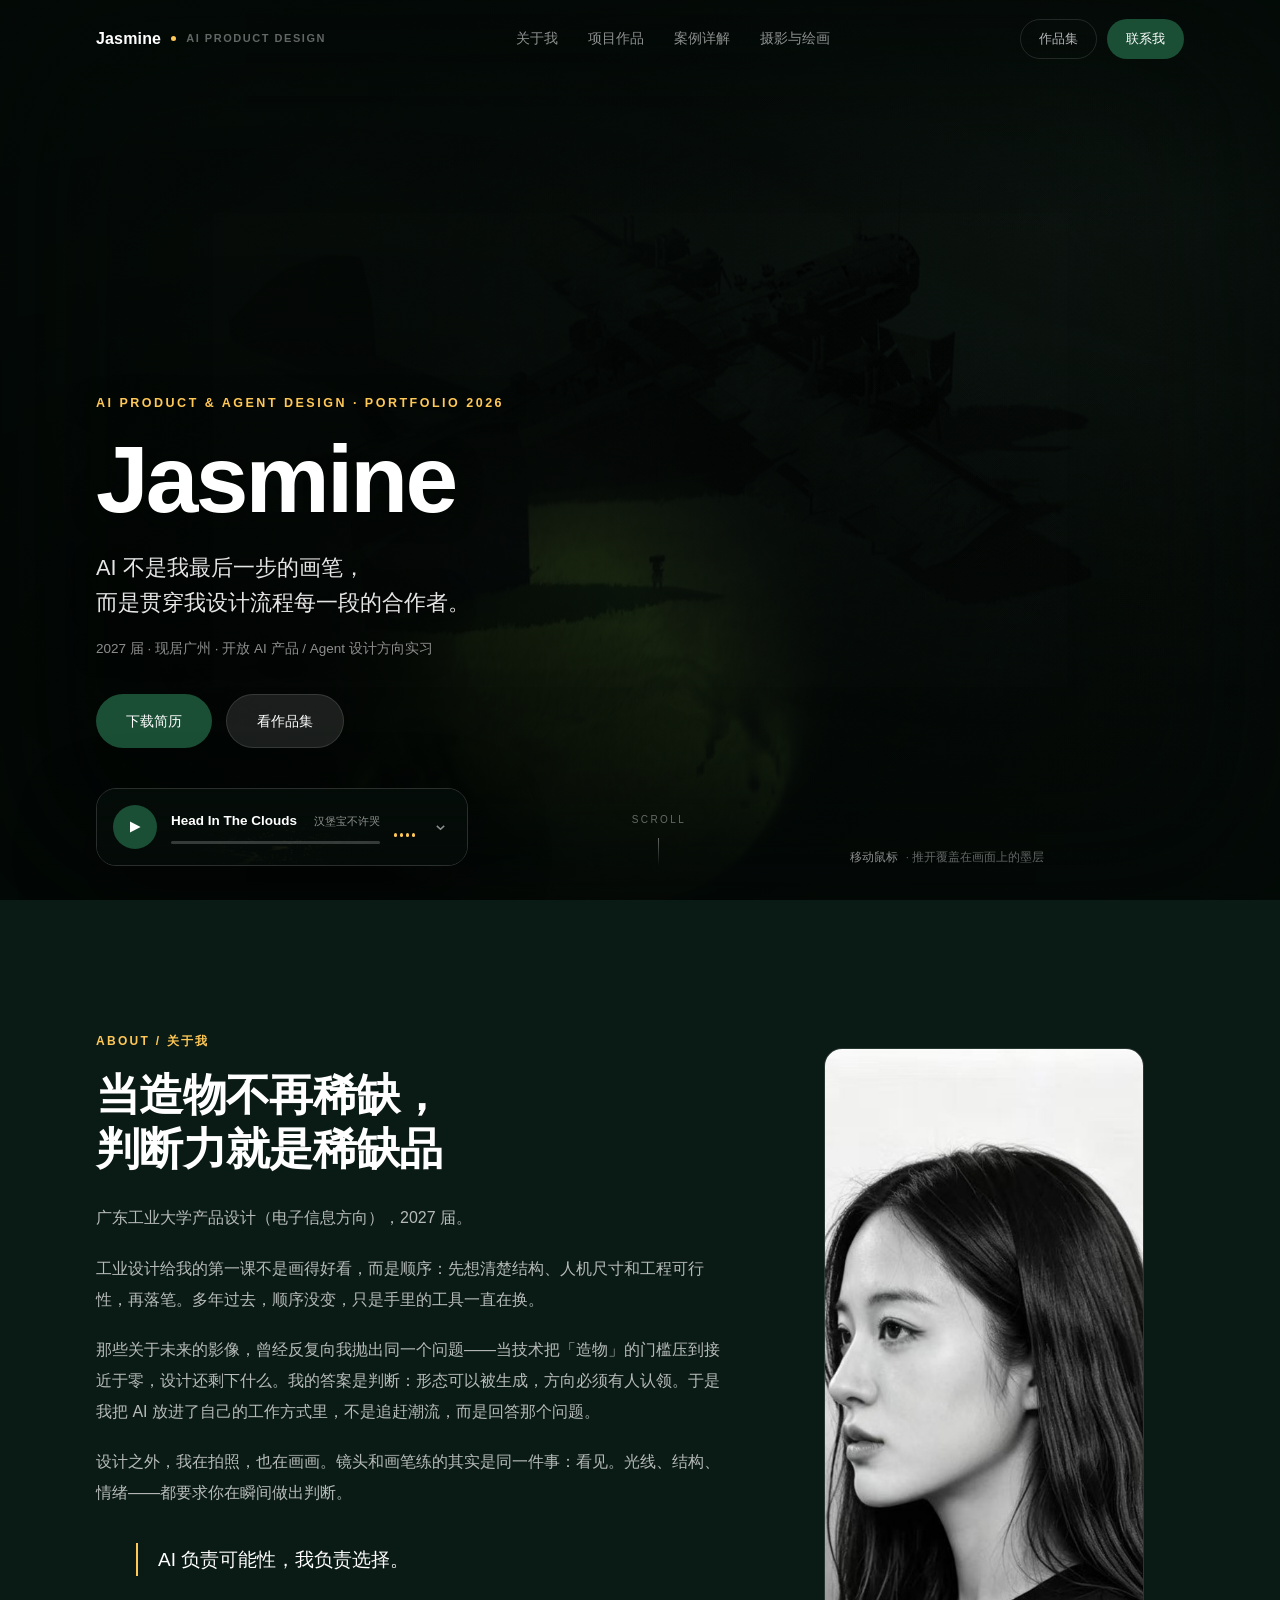
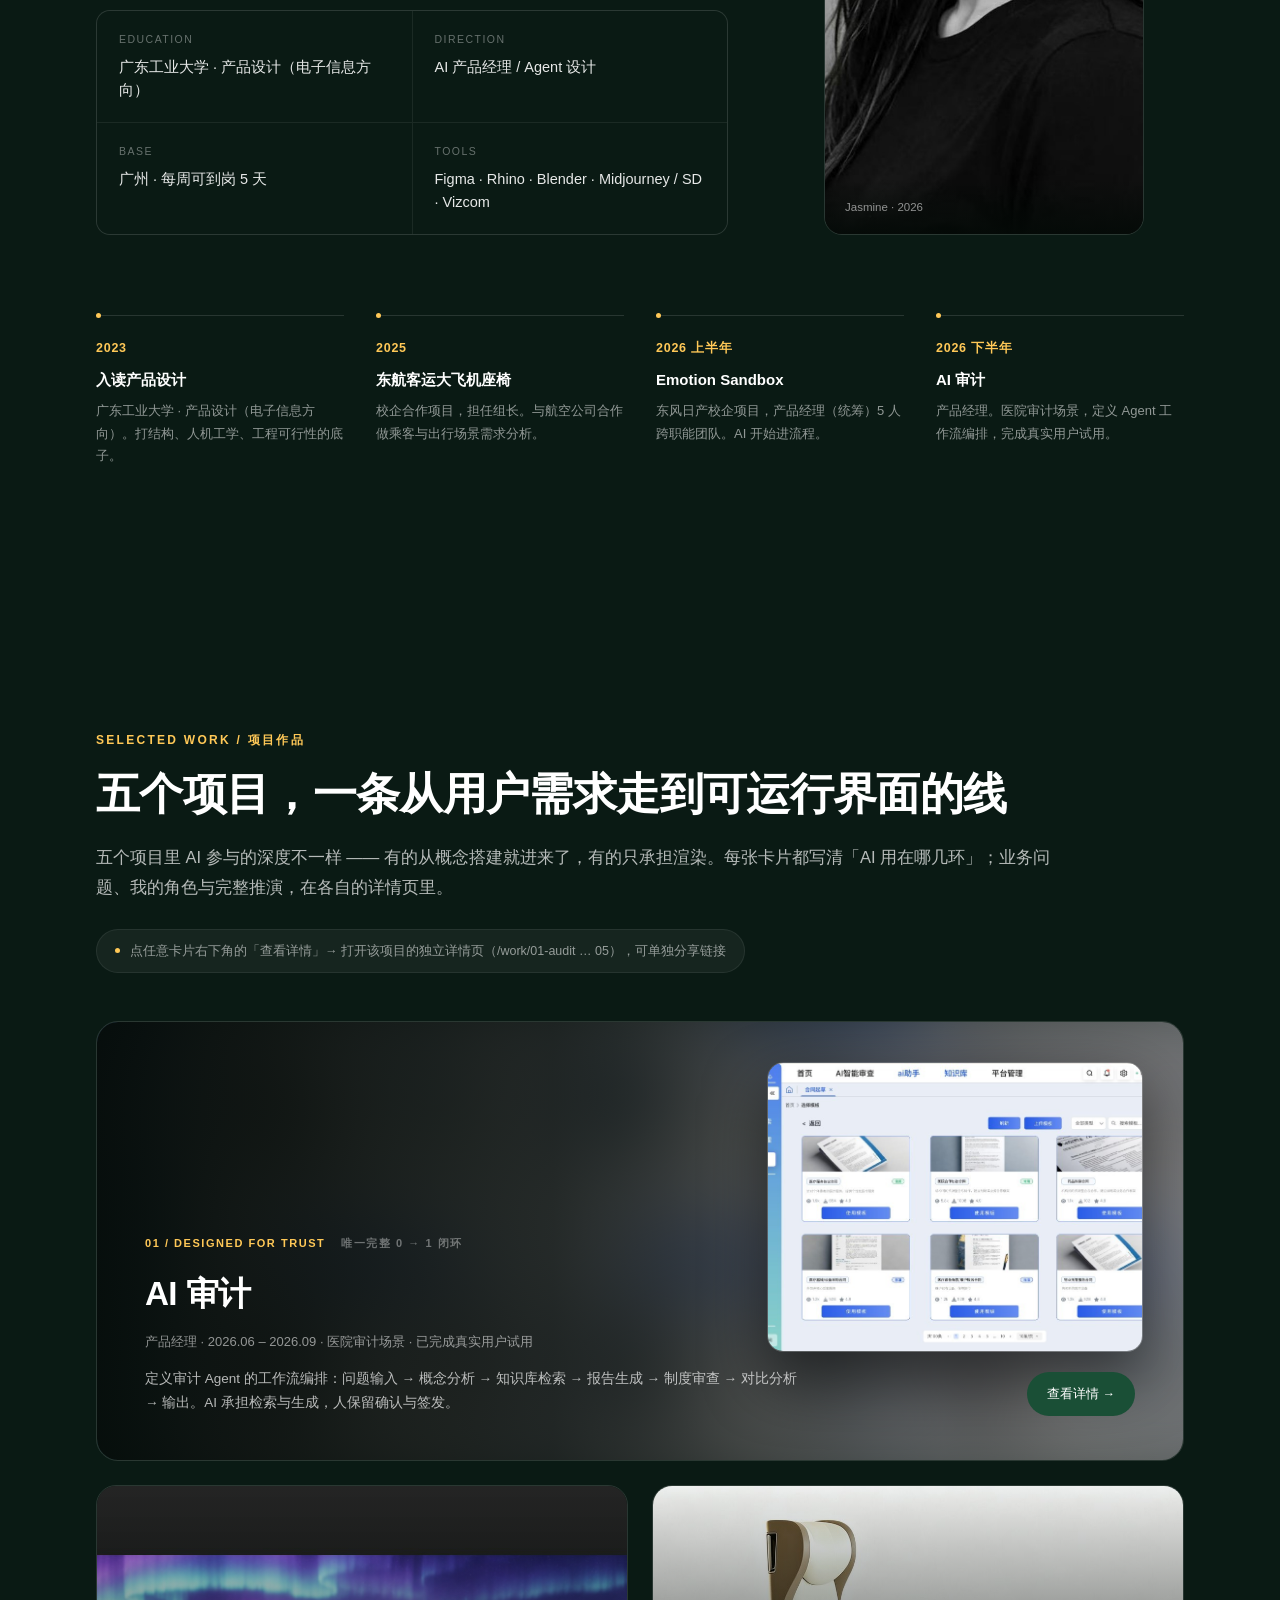
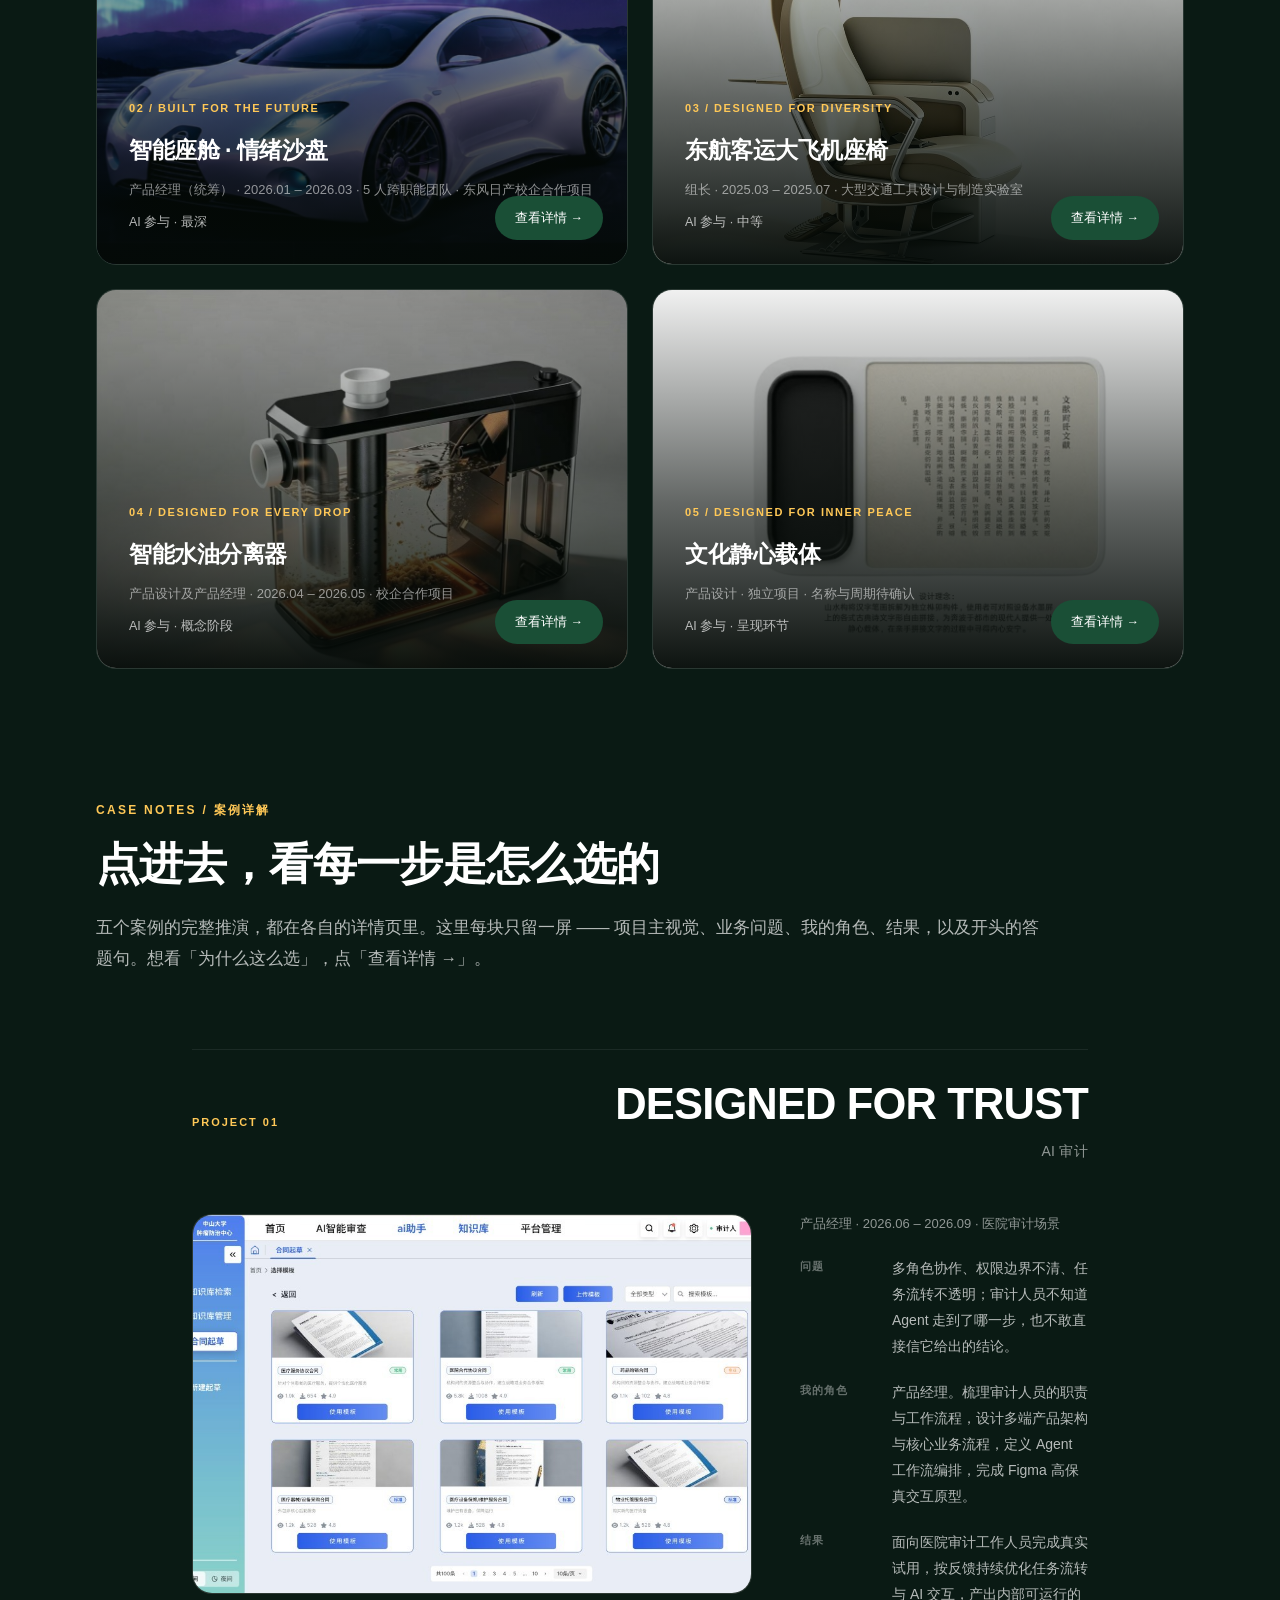
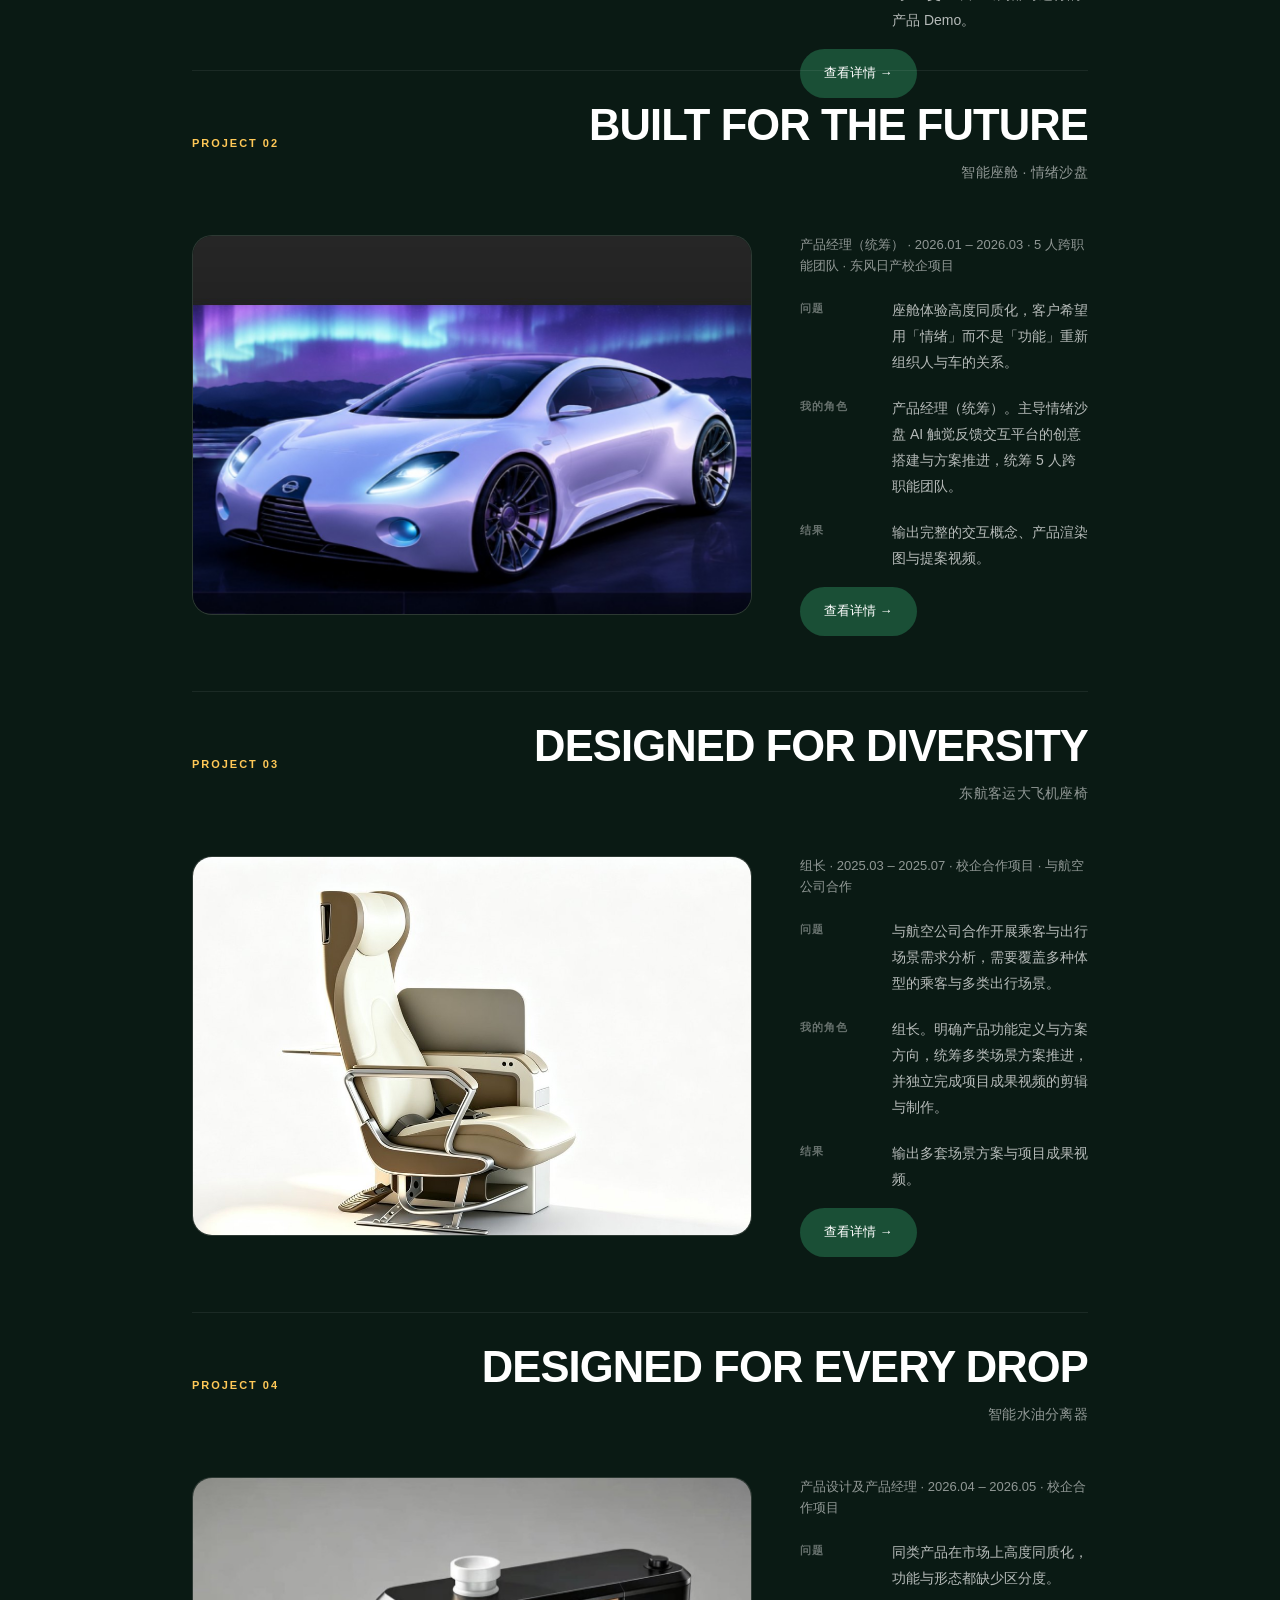
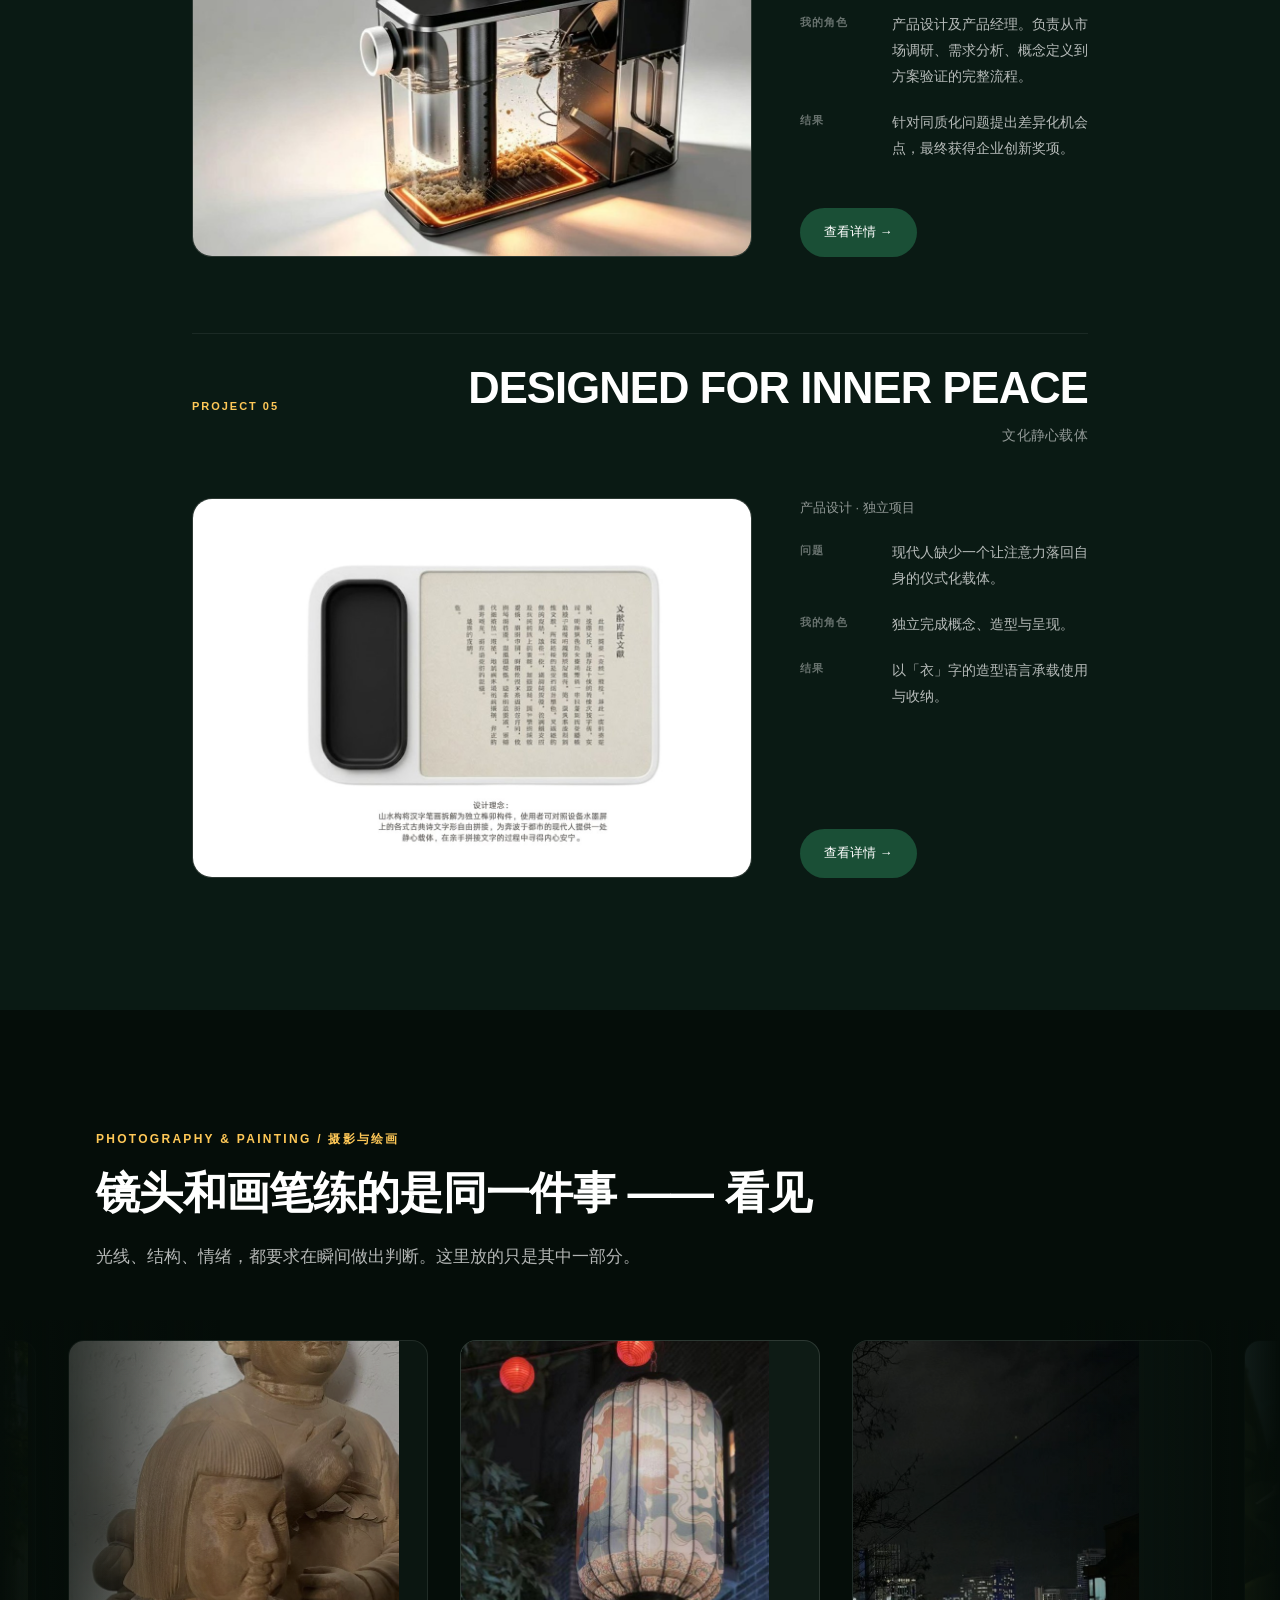
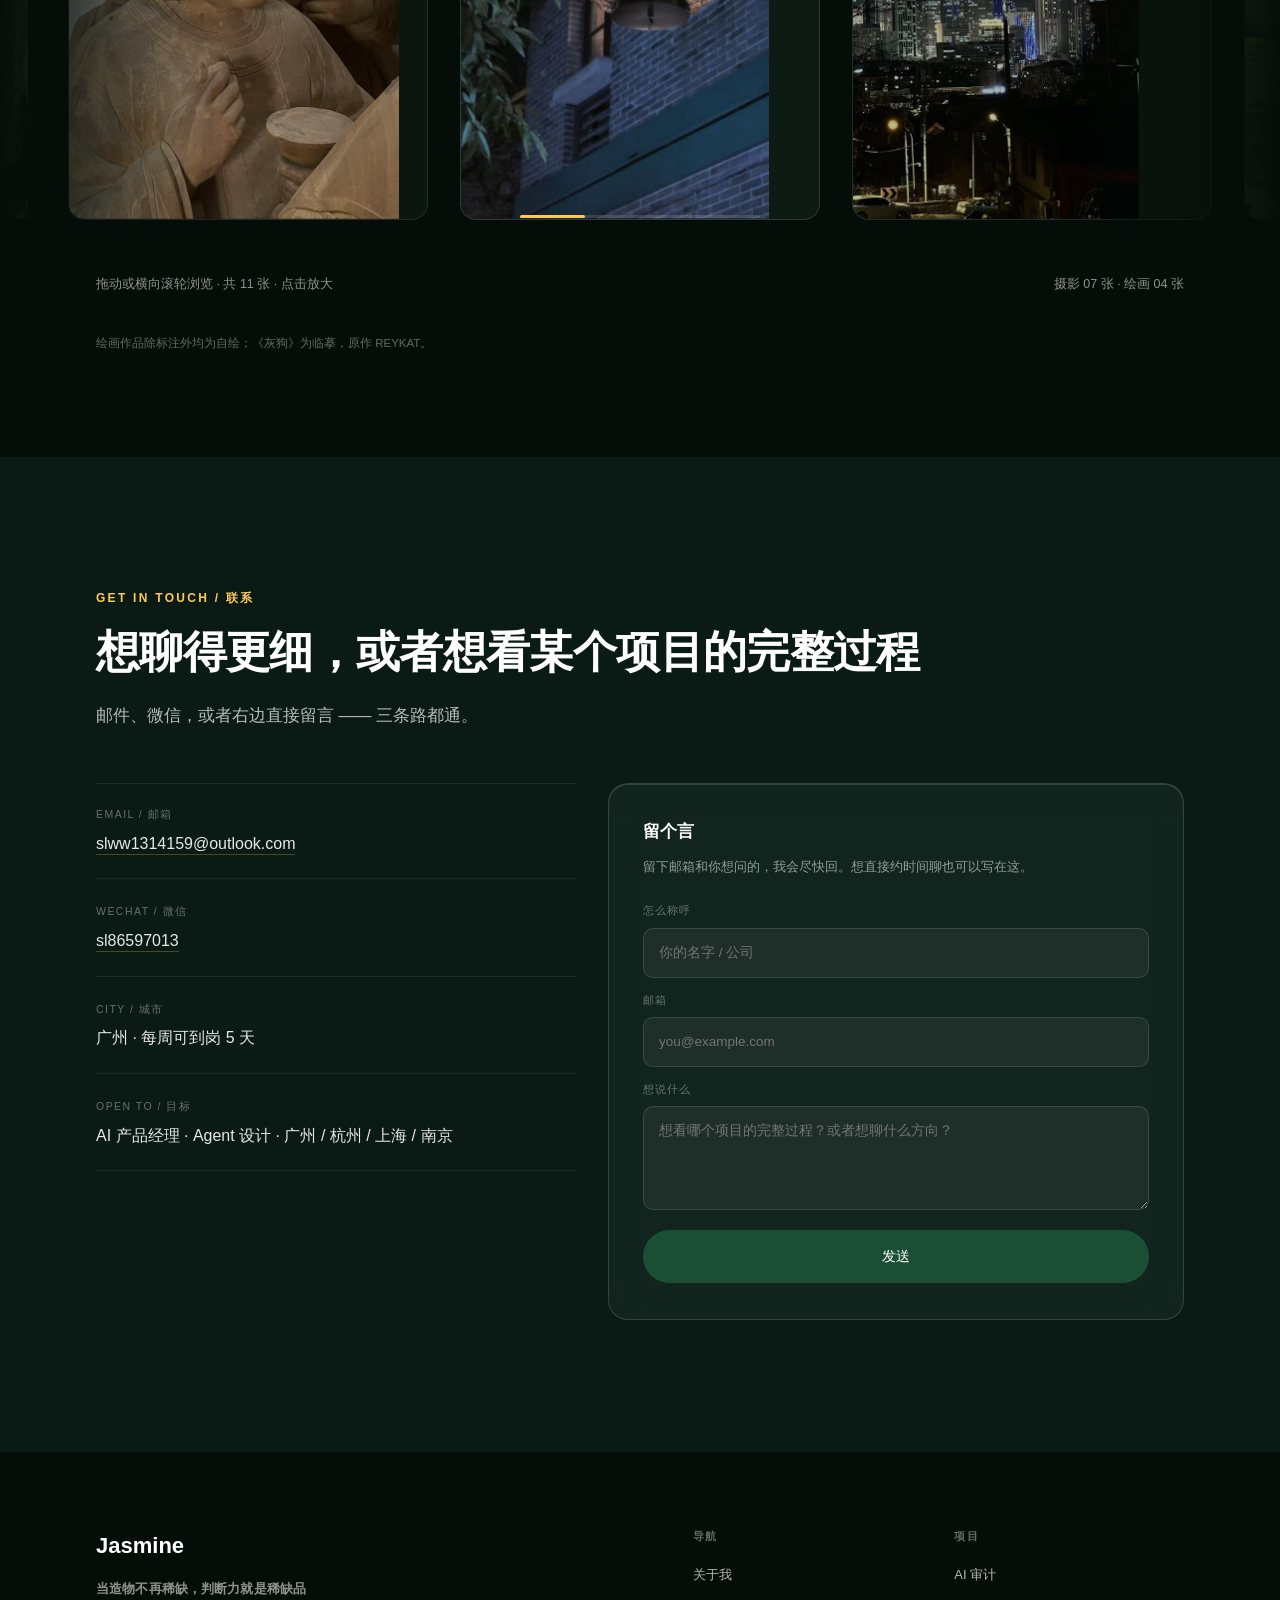
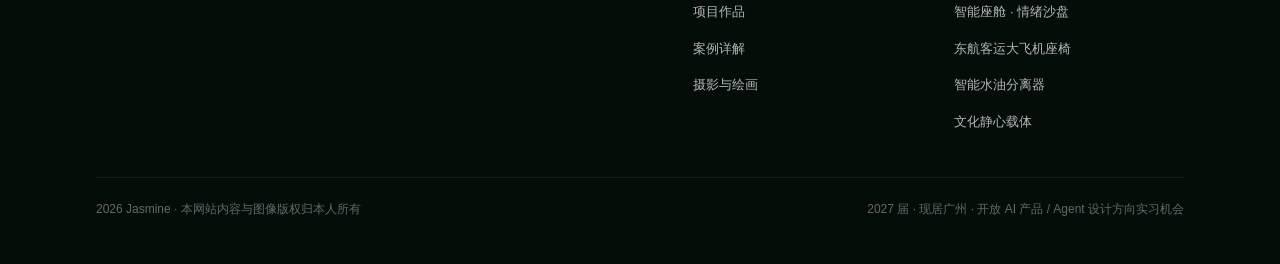
==== commit 778e1d58: "发布作品集站点（Jasmine · AI 产品设计）" ====
--- a/index.html
+++ b/index.html
@@ -4,13 +4,23 @@
 <meta charset="UTF-8">
 <meta name="viewport" content="width=device-width, initial-scale=1">
 <title>Jasmine · AI 产品设计作品集 2026</title>
-<meta name="description" content="Jasmine — 2026 届，AI 产品 / Agent 设计方向。AI 负责可能性，我负责选择。">
+<meta name="description" content="Jasmine — 2027 届，AI 产品 / Agent 设计方向。AI 负责可能性，我负责选择。">
 <link rel="icon" href="data:image/svg+xml,%3Csvg xmlns='http://www.w3.org/2000/svg' viewBox='0 0 32 32'%3E%3Crect width='32' height='32' rx='8' fill='%230A1A14'/%3E%3Cpath d='M6 10.5 10.5 22 16 13.5 21.5 22 26 10.5' fill='none' stroke='%23FFC857' stroke-width='2.6' stroke-linecap='round' stroke-linejoin='round'/%3E%3C/svg%3E">
 <meta name="theme-color" content="#0A1A14">
 <meta property="og:type" content="website">
+<meta property="og:site_name" content="Jasmine · AI 产品设计作品集">
+<meta property="og:locale" content="zh_CN">
 <meta property="og:title" content="Jasmine · AI 产品设计作品集 2026">
-<meta property="og:description" content="AI 负责可能性，我负责选择。2026 届 · 产品设计（电子信息方向），开放 AI 产品 / Agent 设计方向实习。">
-<meta property="og:image" content="assets/img/hero-field.jpg">
+<meta property="og:description" content="AI 负责可能性，我负责选择。2027 届 · 产品设计（电子信息方向），开放 AI 产品 / Agent 设计方向实习。">
+<meta property="og:url" content="https://wnagtu-ux.github.io/">
+<meta property="og:image" content="https://wnagtu-ux.github.io/assets/img/hero-field.jpg">
+<meta property="og:image:width" content="1200">
+<meta property="og:image:height" content="557">
+<meta property="og:image:alt" content="Jasmine · AI 产品设计作品集">
+<meta name="twitter:card" content="summary_large_image">
+<meta name="twitter:title" content="Jasmine · AI 产品设计作品集 2026">
+<meta name="twitter:description" content="AI 负责可能性，我负责选择。2027 届 · 产品设计（电子信息方向）。">
+<meta name="twitter:image" content="https://wnagtu-ux.github.io/assets/img/hero-field.jpg">
 <link rel="stylesheet" href="assets/css/site.css">
 <style>
   .bento__cover--blur img{ filter:blur(38px) saturate(1.15) brightness(.52); transform:scale(1.18); }
@@ -55,9 +65,9 @@
       <div class="hero__eyebrow">AI Product &amp; Agent Design · Portfolio 2026</div>
       <h1 class="hero__name">Jasmine</h1>
       <p class="hero__claim">AI 不是我最后一步的画笔，<br>而是贯穿我设计流程每一段的合作者。</p>
-      <p class="hero__meta">2026 届 · 现居广州 · 开放 AI 产品 / Agent 设计方向实习</p>
+      <p class="hero__meta">2027 届 · 现居广州 · 开放 AI 产品 / Agent 设计方向实习</p>
       <div class="hero__btns">
-        <a class="btn btn--solid" href="assets/resume/wangnanhui-resume-ai-pm-2026.pdf" download>下载简历</a>
+        <a class="btn btn--solid" href="assets/resume/wangnanhui-resume-ai-pm-2027.pdf" download>下载简历</a>
         <a class="btn btn--ghost" href="#work">看作品集</a>
       </div>
     </div>
@@ -124,7 +134,7 @@
       <div class="about__body rv">
         <div class="eyebrow">About / 关于我</div>
         <h2 class="h2">当造物不再稀缺，<br>判断力就是稀缺品</h2>
-        <p style="margin-top:26px">广东工业大学产品设计（电子信息方向），2026 届。</p>
+        <p style="margin-top:26px">广东工业大学产品设计（电子信息方向），2027 届。</p>
         <p>工业设计给我的第一课不是画得好看，而是顺序：先想清楚结构、人机尺寸和工程可行性，再落笔。多年过去，顺序没变，只是手里的工具一直在换。</p>
         <p>那些关于未来的影像，曾经反复向我抛出同一个问题——当技术把「造物」的门槛压到接近于零，设计还剩下什么。我的答案是判断：形态可以被生成，方向必须有人认领。于是我把 AI 放进了自己的工作方式里，不是追赶潮流，而是回答那个问题。</p>
         <p>设计之外，我在拍照，也在画画。镜头和画笔练的其实是同一件事：看见。光线、结构、情绪——都要求你在瞬间做出判断。</p>
@@ -495,7 +505,7 @@
     <div class="footer__div"></div>
     <div class="footer__bot">
       <span>2026 Jasmine · 本网站内容与图像版权归本人所有</span>
-      <span>2026 届 · 现居广州 · 开放 AI 产品 / Agent 设计方向实习机会</span>
+      <span>2027 届 · 现居广州 · 开放 AI 产品 / Agent 设计方向实习机会</span>
     </div>
   </div>
 </footer>
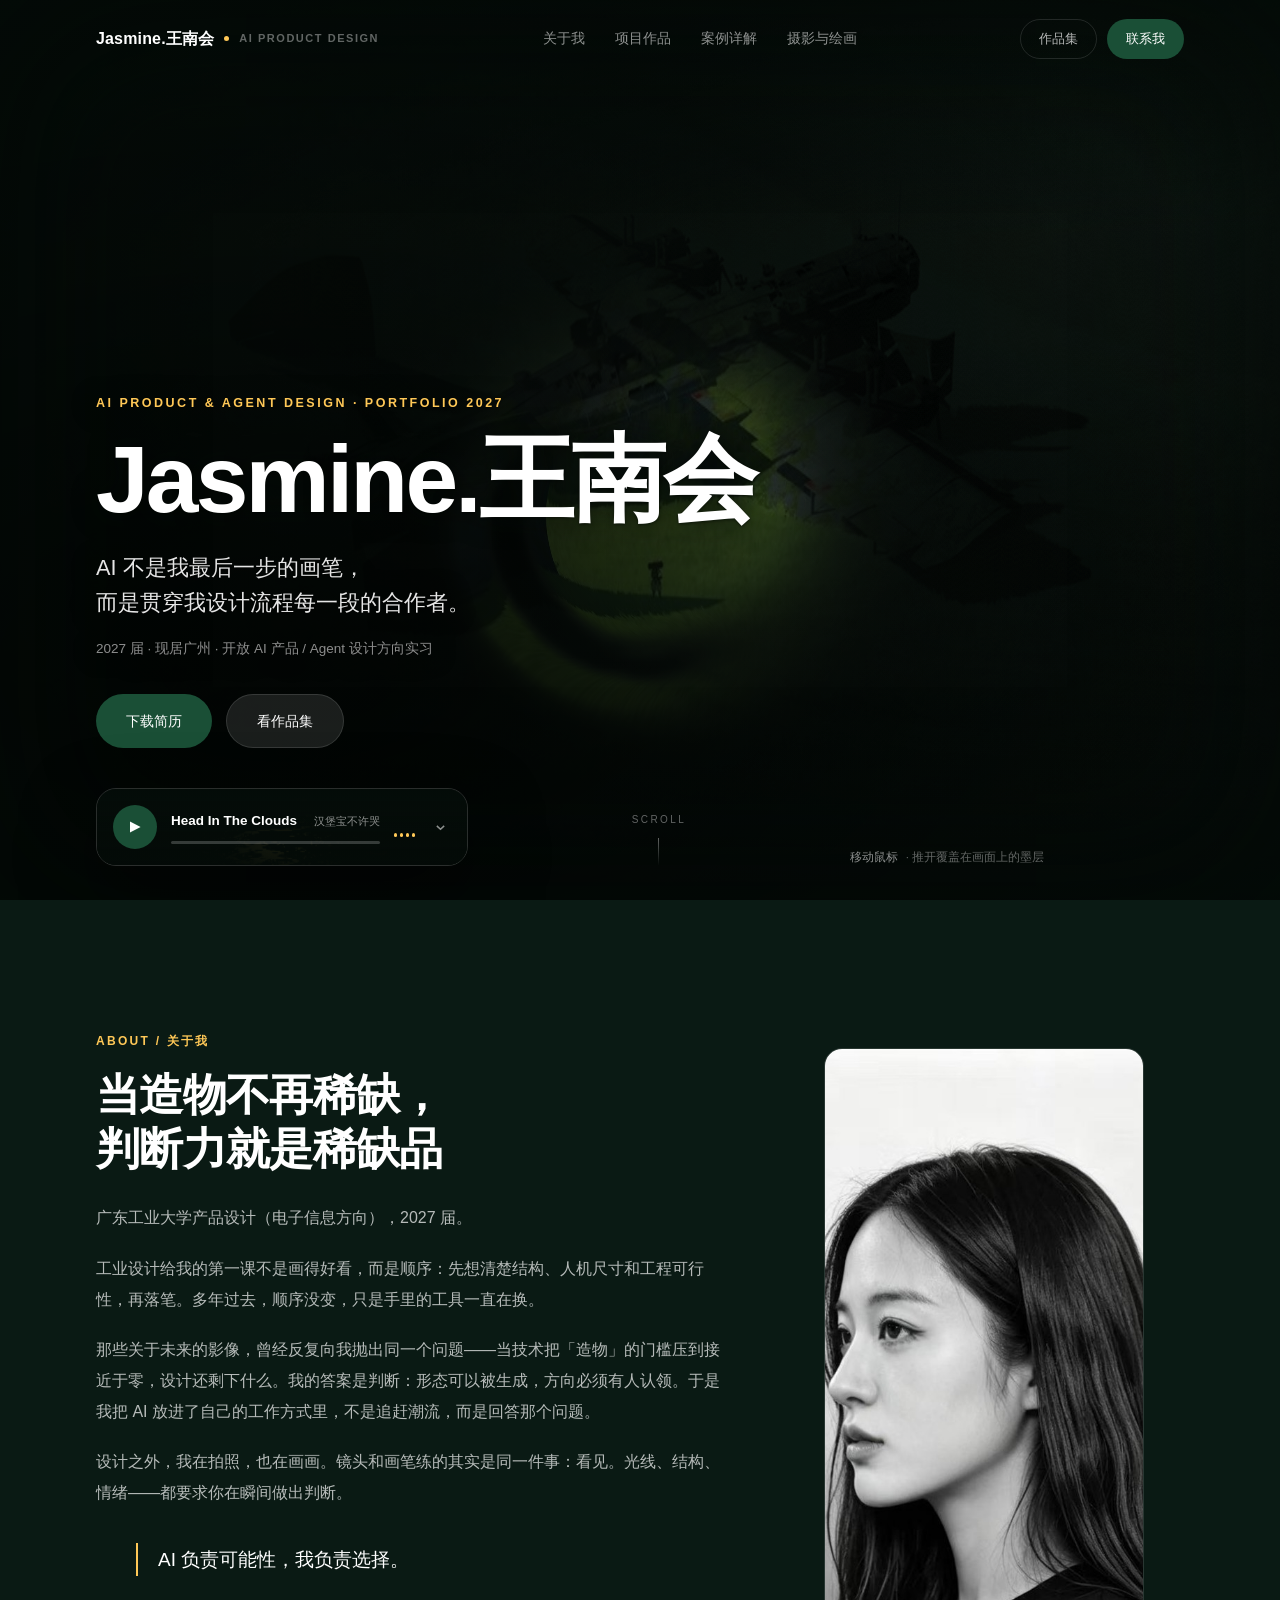
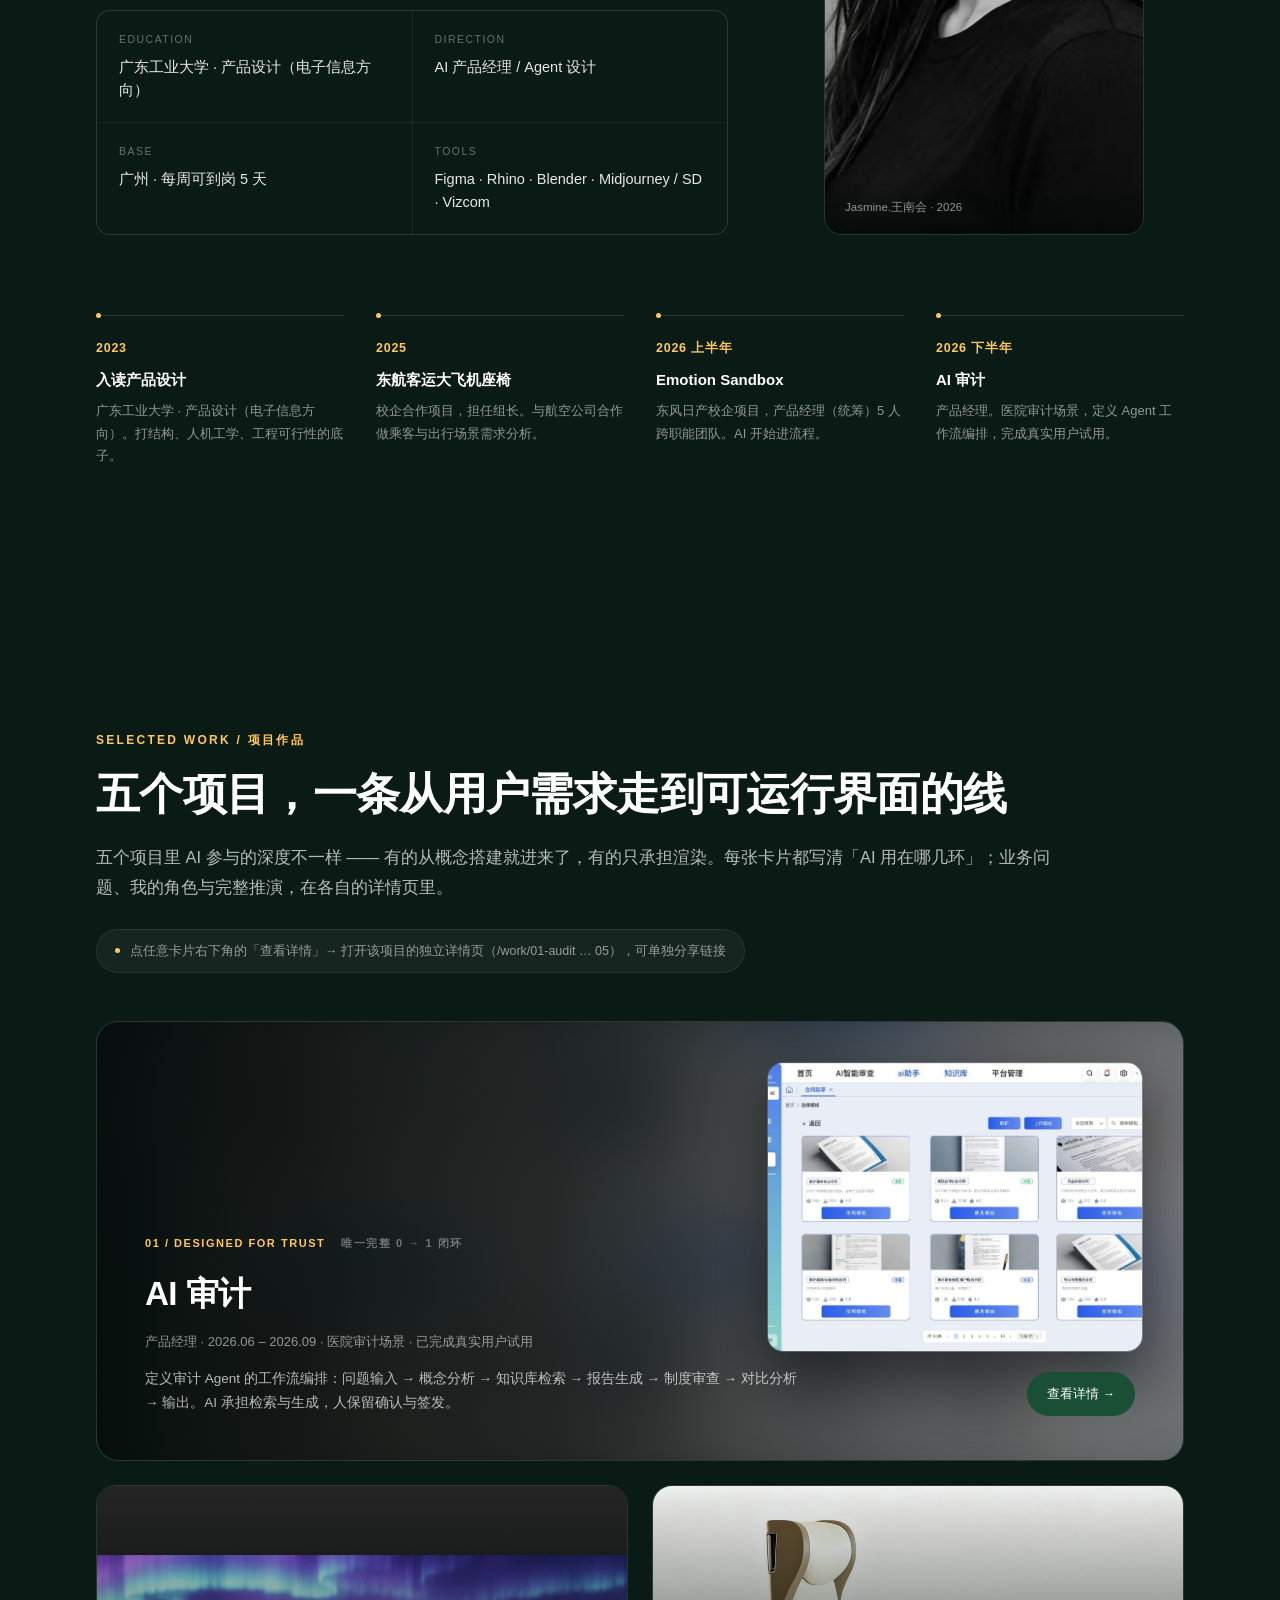
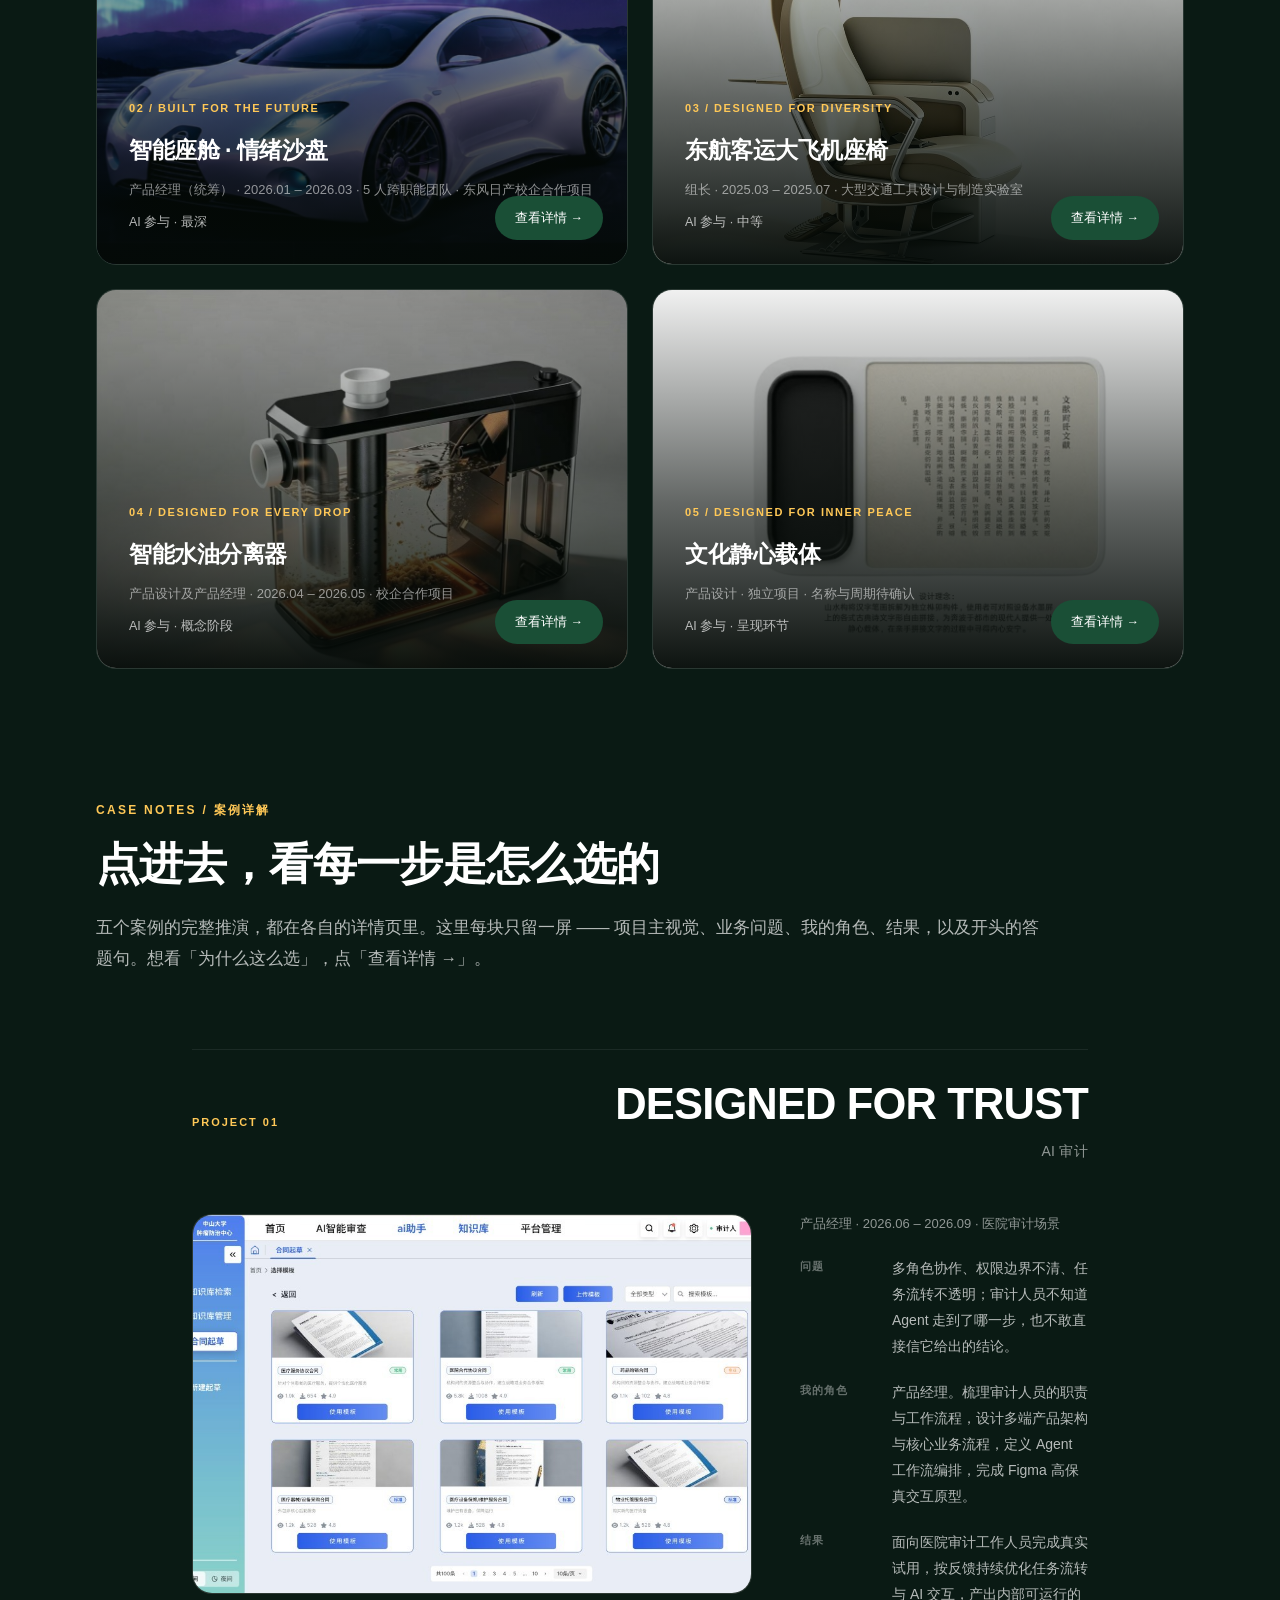
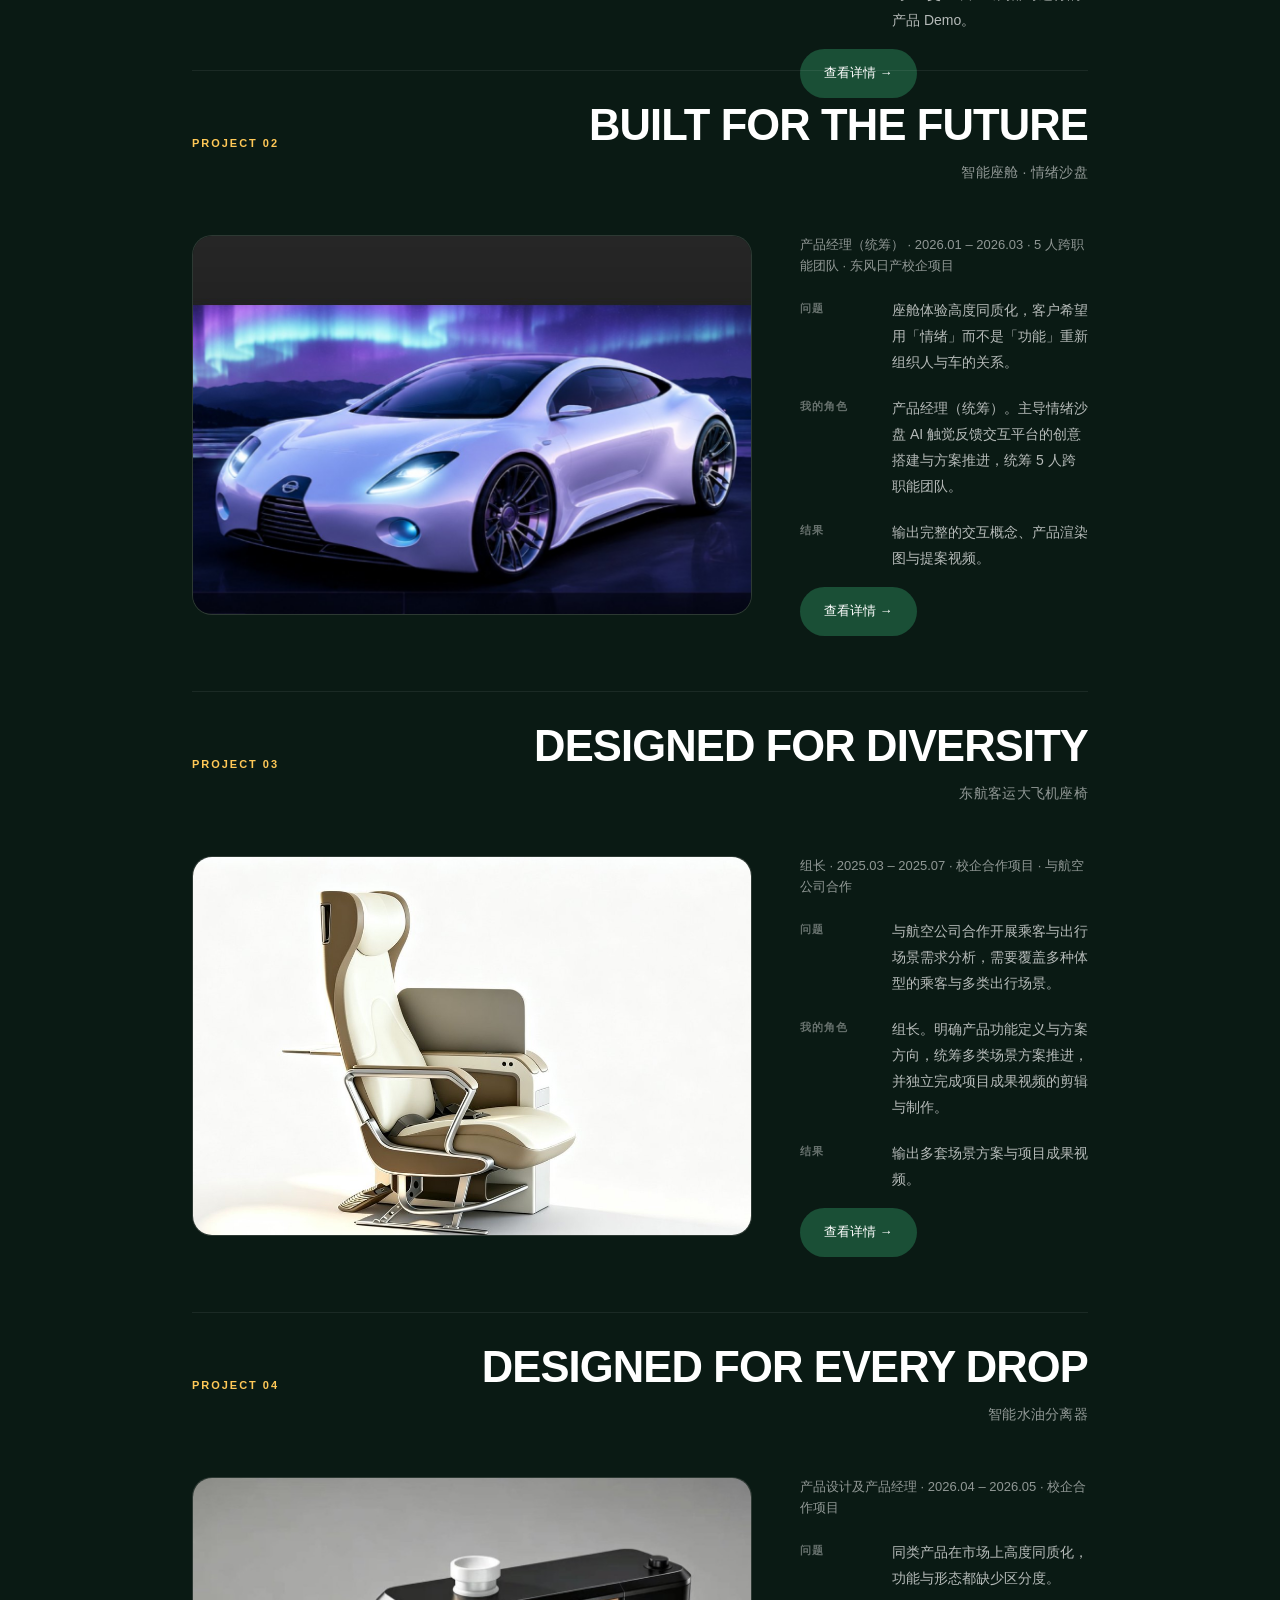
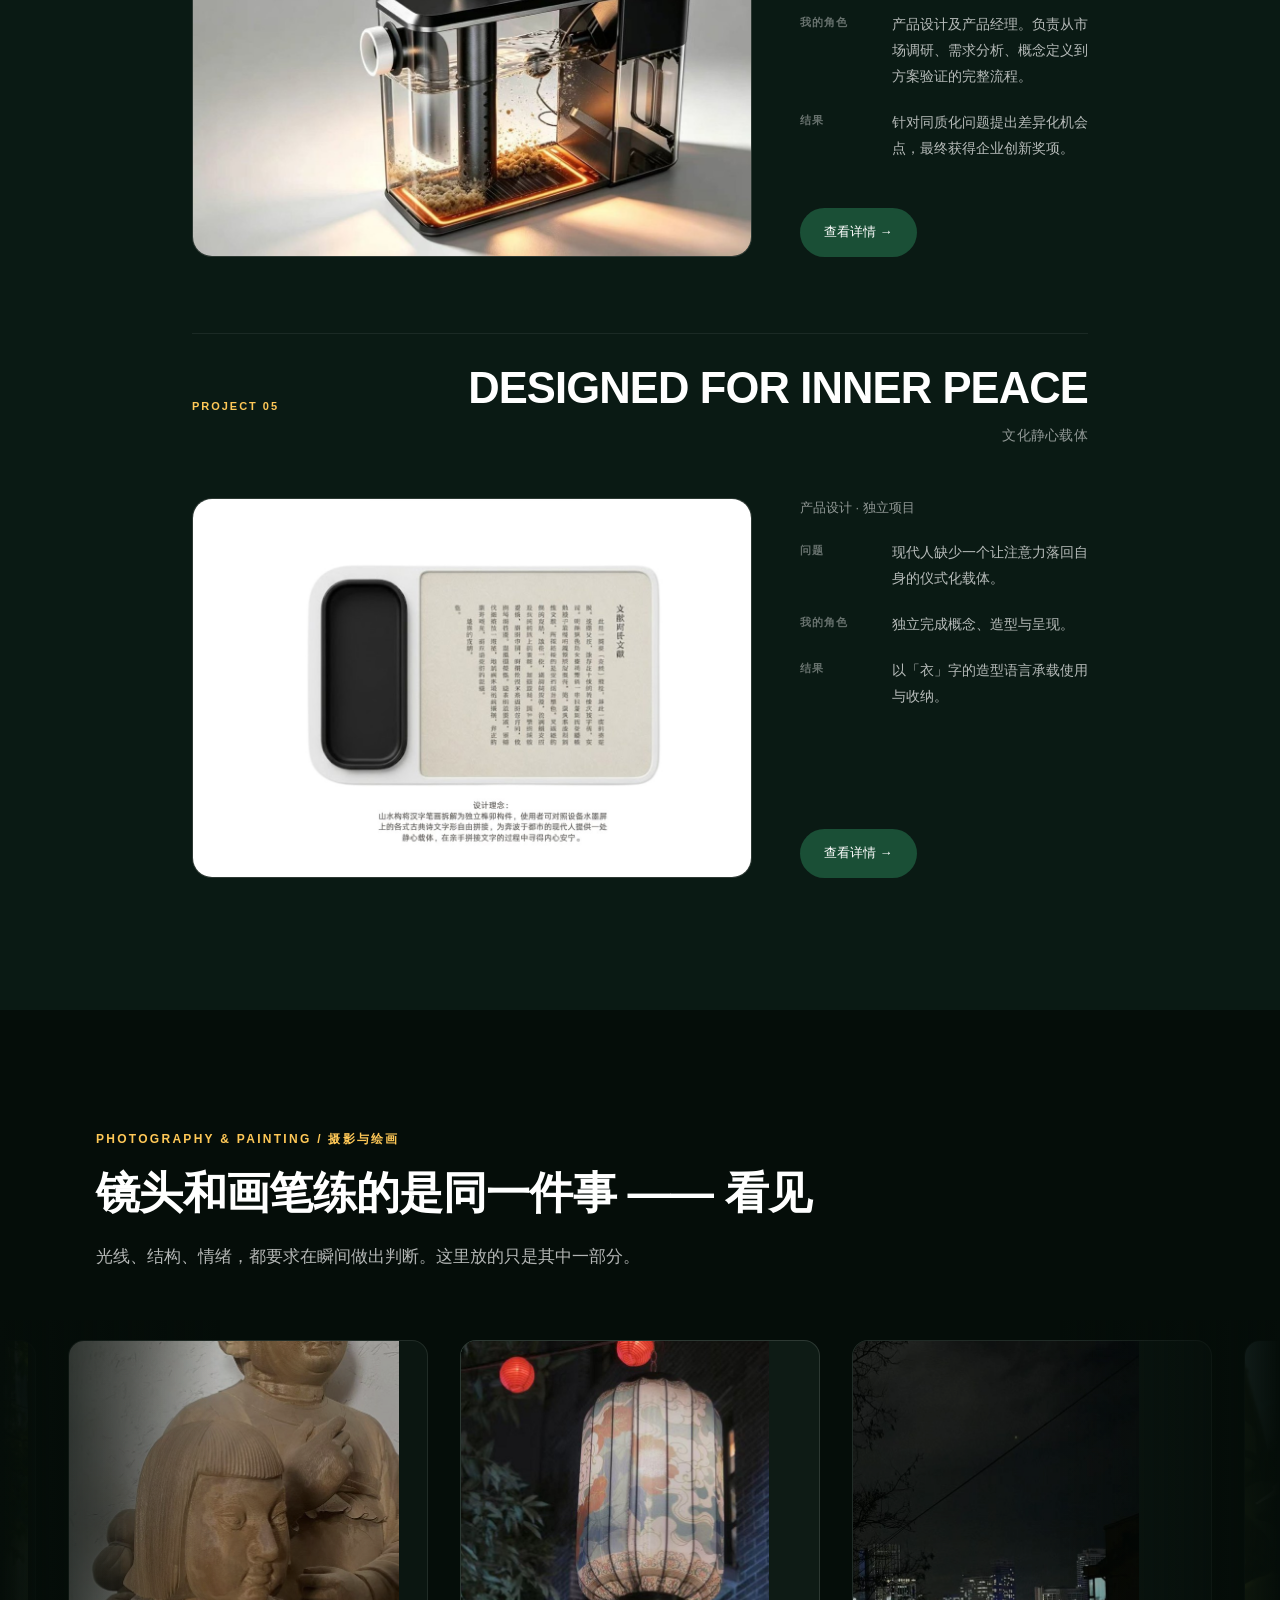
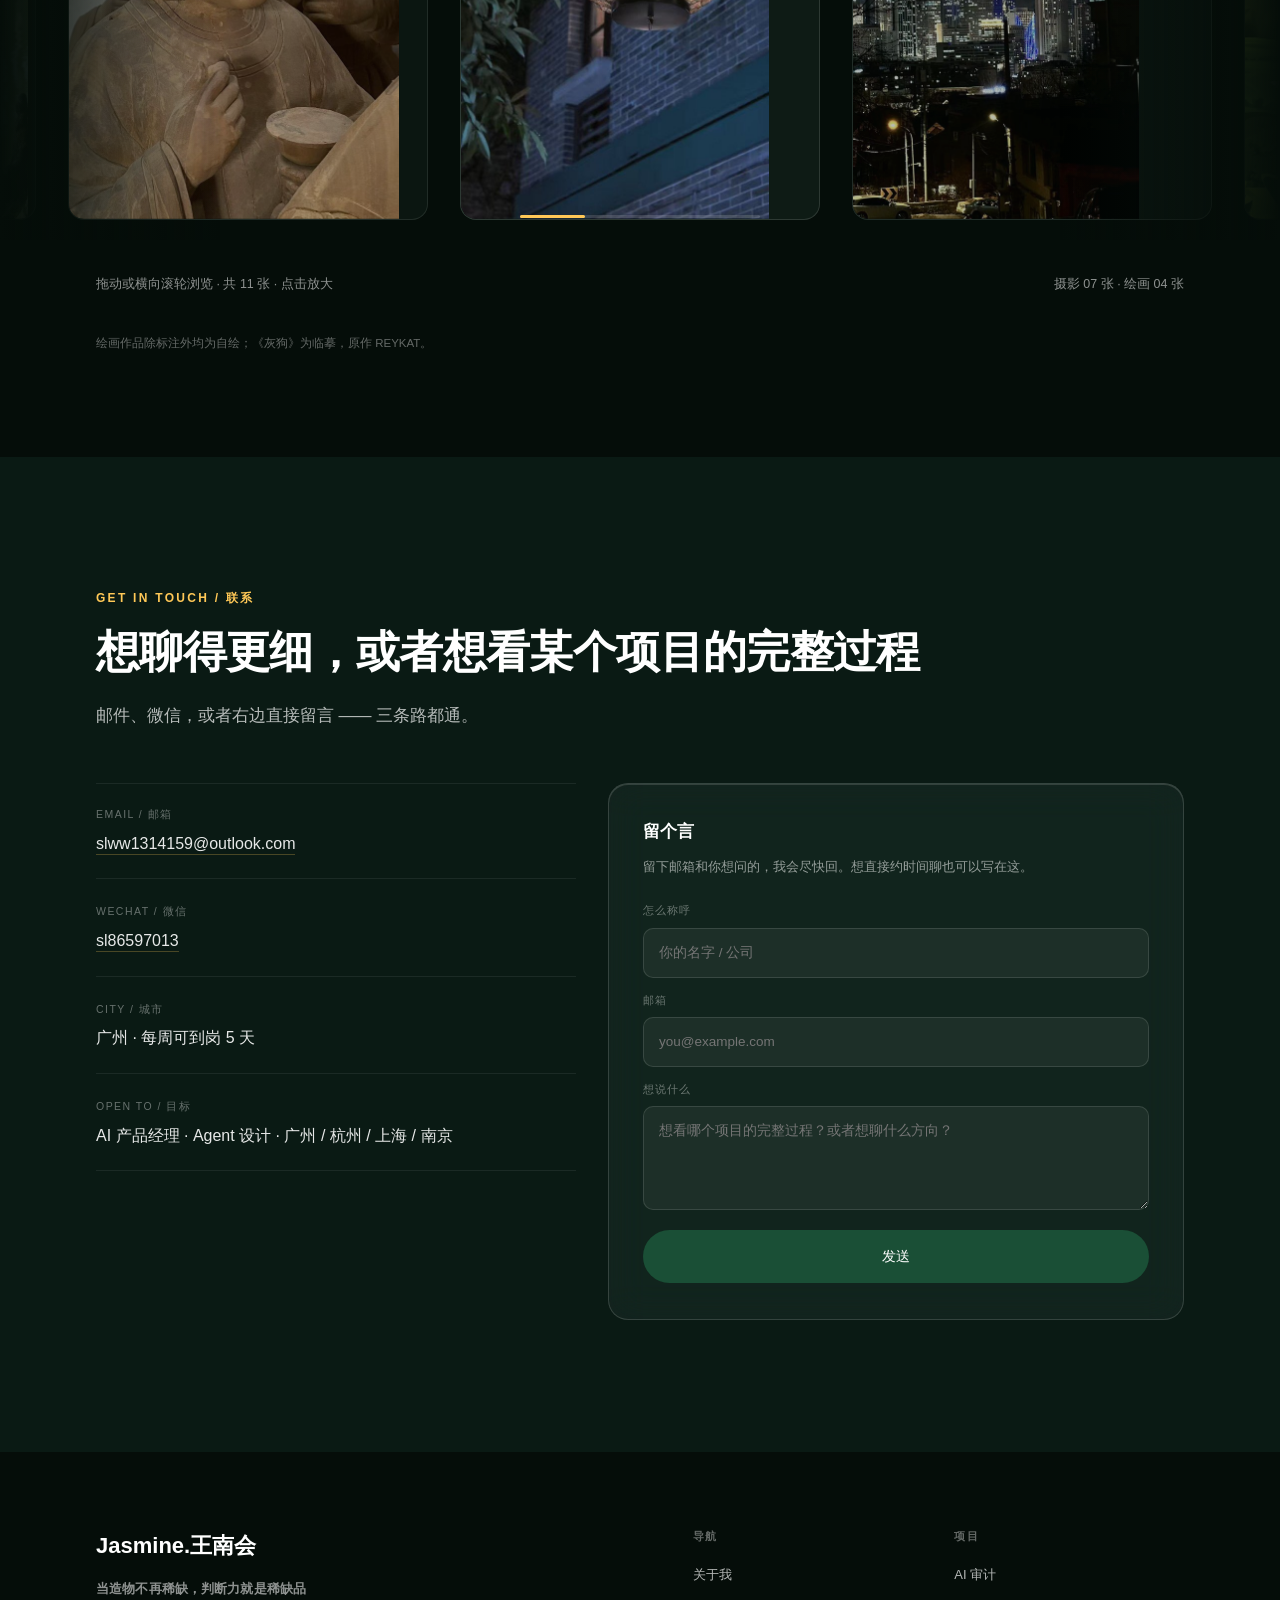
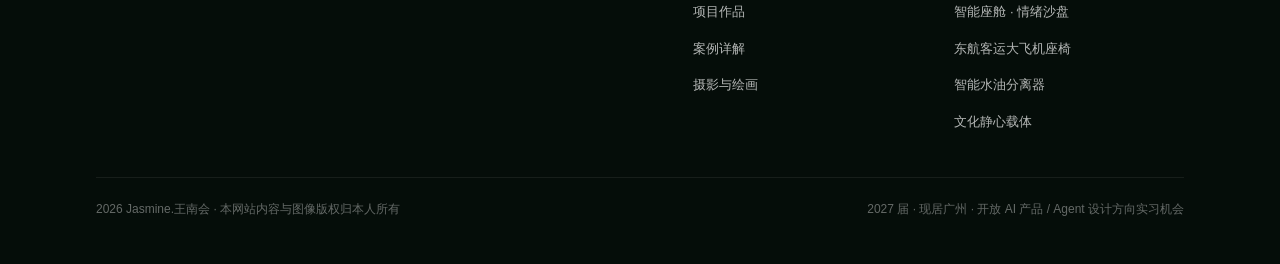
==== commit 4db26435: "发布作品集站点（Jasmine · AI 产品设计）" ====
--- a/index.html
+++ b/index.html
@@ -3,22 +3,22 @@
 <head>
 <meta charset="UTF-8">
 <meta name="viewport" content="width=device-width, initial-scale=1">
-<title>Jasmine · AI 产品设计作品集 2026</title>
-<meta name="description" content="Jasmine — 2027 届，AI 产品 / Agent 设计方向。AI 负责可能性，我负责选择。">
+<title>Jasmine.王南会 · AI 产品设计作品集 2026</title>
+<meta name="description" content="Jasmine.王南会 — 2027 届，AI 产品 / Agent 设计方向。AI 负责可能性，我负责选择。">
 <link rel="icon" href="data:image/svg+xml,%3Csvg xmlns='http://www.w3.org/2000/svg' viewBox='0 0 32 32'%3E%3Crect width='32' height='32' rx='8' fill='%230A1A14'/%3E%3Cpath d='M6 10.5 10.5 22 16 13.5 21.5 22 26 10.5' fill='none' stroke='%23FFC857' stroke-width='2.6' stroke-linecap='round' stroke-linejoin='round'/%3E%3C/svg%3E">
 <meta name="theme-color" content="#0A1A14">
 <meta property="og:type" content="website">
-<meta property="og:site_name" content="Jasmine · AI 产品设计作品集">
+<meta property="og:site_name" content="Jasmine.王南会 · AI 产品设计作品集">
 <meta property="og:locale" content="zh_CN">
-<meta property="og:title" content="Jasmine · AI 产品设计作品集 2026">
+<meta property="og:title" content="Jasmine.王南会 · AI 产品设计作品集 2026">
 <meta property="og:description" content="AI 负责可能性，我负责选择。2027 届 · 产品设计（电子信息方向），开放 AI 产品 / Agent 设计方向实习。">
 <meta property="og:url" content="https://wnagtu-ux.github.io/">
 <meta property="og:image" content="https://wnagtu-ux.github.io/assets/img/hero-field.jpg">
 <meta property="og:image:width" content="1200">
 <meta property="og:image:height" content="557">
-<meta property="og:image:alt" content="Jasmine · AI 产品设计作品集">
+<meta property="og:image:alt" content="Jasmine.王南会 · AI 产品设计作品集">
 <meta name="twitter:card" content="summary_large_image">
-<meta name="twitter:title" content="Jasmine · AI 产品设计作品集 2026">
+<meta name="twitter:title" content="Jasmine.王南会 · AI 产品设计作品集 2026">
 <meta name="twitter:description" content="AI 负责可能性，我负责选择。2027 届 · 产品设计（电子信息方向）。">
 <meta name="twitter:image" content="https://wnagtu-ux.github.io/assets/img/hero-field.jpg">
 <link rel="stylesheet" href="assets/css/site.css">
@@ -33,7 +33,7 @@
 <header class="nav" id="nav">
   <div class="nav__in">
     <a class="nav__brand" href="#top">
-      <span>Jasmine</span><i class="nav__dot"></i><span class="nav__tag">AI Product Design</span>
+      <span>Jasmine.王南会</span><i class="nav__dot"></i><span class="nav__tag">AI Product Design</span>
     </a>
     <nav class="nav__links">
       <a class="nav__link" href="#about">关于我</a>
@@ -62,8 +62,8 @@
 
   <div class="hero__body" id="top">
     <div class="hero__inner">
-      <div class="hero__eyebrow">AI Product &amp; Agent Design · Portfolio 2026</div>
-      <h1 class="hero__name">Jasmine</h1>
+      <div class="hero__eyebrow">AI Product &amp; Agent Design · Portfolio 2027</div>
+      <h1 class="hero__name">Jasmine.王南会</h1>
       <p class="hero__claim">AI 不是我最后一步的画笔，<br>而是贯穿我设计流程每一段的合作者。</p>
       <p class="hero__meta">2027 届 · 现居广州 · 开放 AI 产品 / Agent 设计方向实习</p>
       <div class="hero__btns">
@@ -149,8 +149,8 @@
         </dl>
       </div>
       <figure class="about__photo rv">
-        <img src="assets/img/portrait.jpg" alt="Jasmine 肖像">
-        <figcaption>Jasmine · 2026</figcaption>
+        <img src="assets/img/portrait.jpg" alt="Jasmine.王南会 肖像">
+        <figcaption>Jasmine.王南会 · 2026</figcaption>
       </figure>
     </div>
 
@@ -477,7 +477,7 @@
   <div class="wrap">
     <div class="footer__top">
       <div class="footer__brand">
-        <h3>Jasmine</h3>
+        <h3>Jasmine.王南会</h3>
         <p class="footer__slogan">当造物不再稀缺，判断力就是稀缺品</p>
       </div>
       <div class="footer__cols">
@@ -504,7 +504,7 @@
     </div>
     <div class="footer__div"></div>
     <div class="footer__bot">
-      <span>2026 Jasmine · 本网站内容与图像版权归本人所有</span>
+      <span>2026 Jasmine.王南会 · 本网站内容与图像版权归本人所有</span>
       <span>2027 届 · 现居广州 · 开放 AI 产品 / Agent 设计方向实习机会</span>
     </div>
   </div>
--- a/assets/css/site.css
+++ b/assets/css/site.css
@@ -1,5 +1,5 @@
 /* ==========================================================================
-   Jasmine · 个人作品集
+   Jasmine.王南会 · 个人作品集
    视觉系统：深林绿 / 翠绿 / 金黄  ·  Wanderly 基调
    ========================================================================== */
 
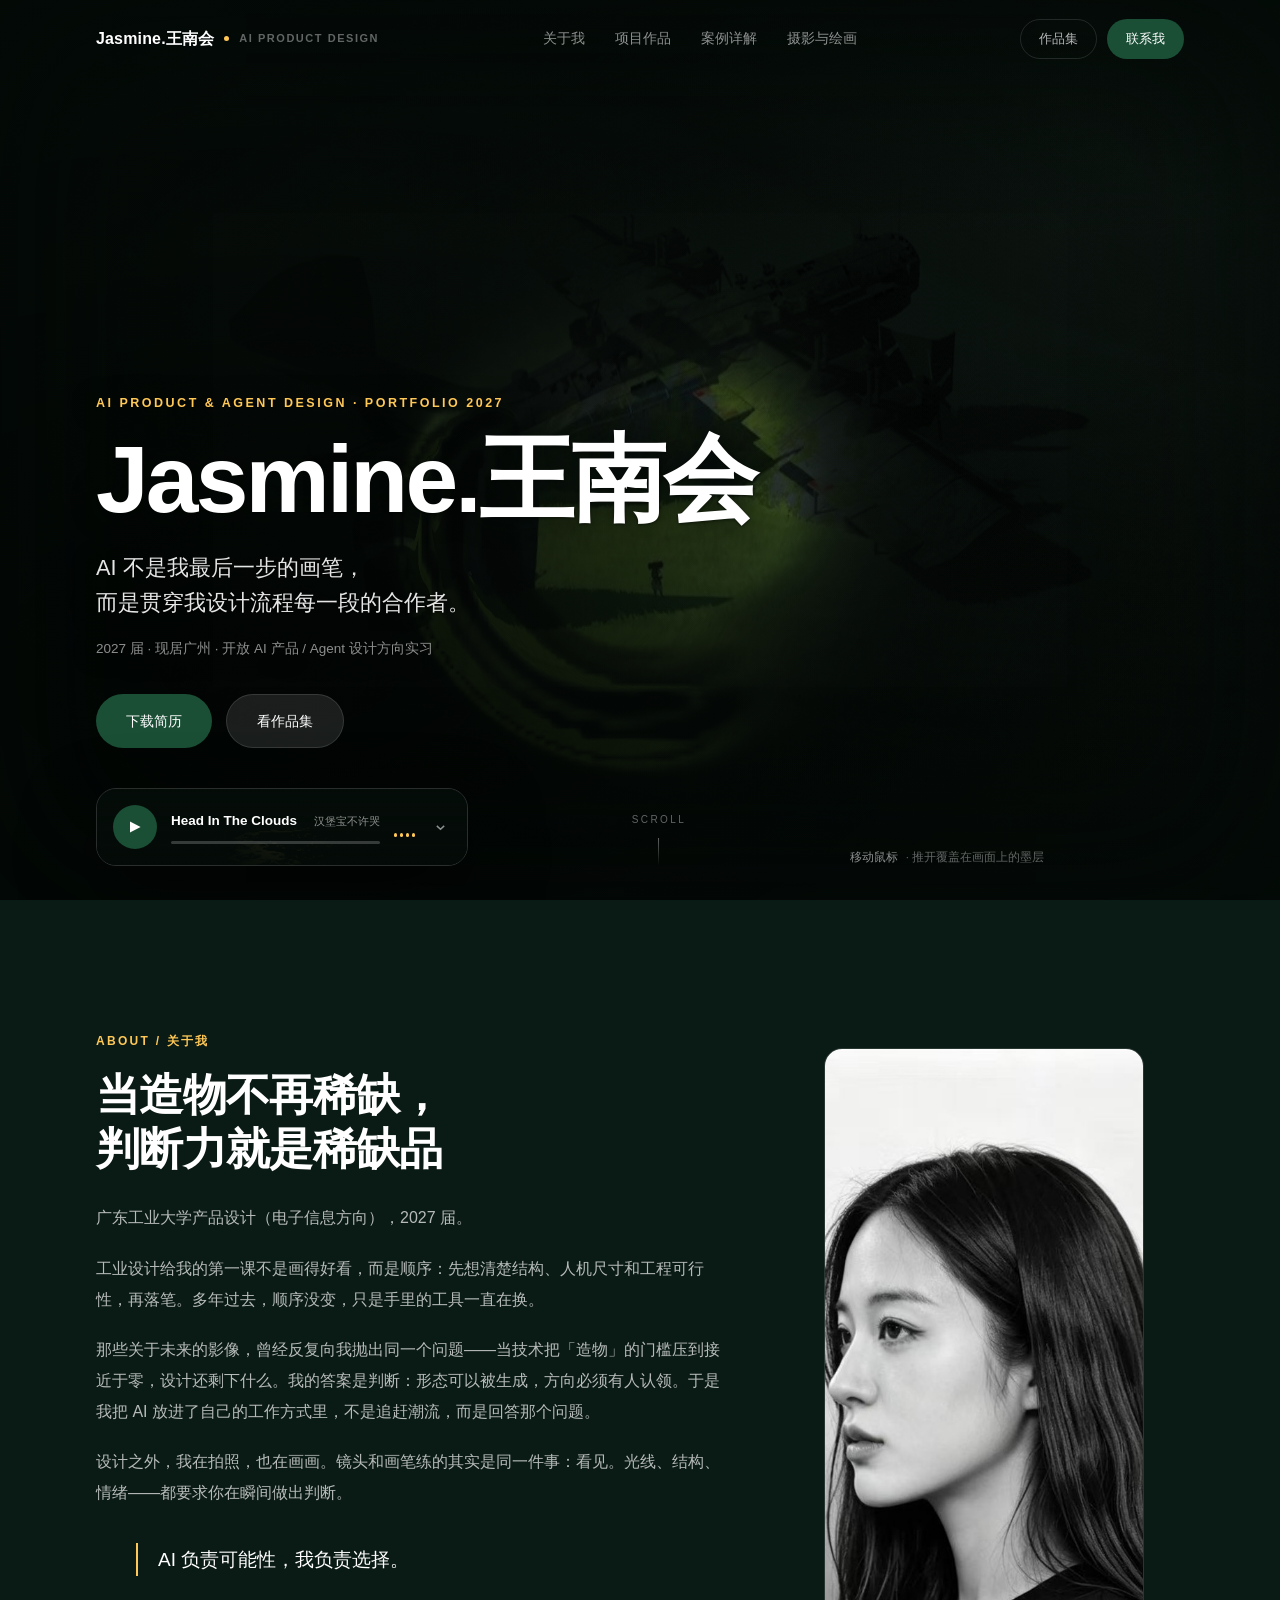
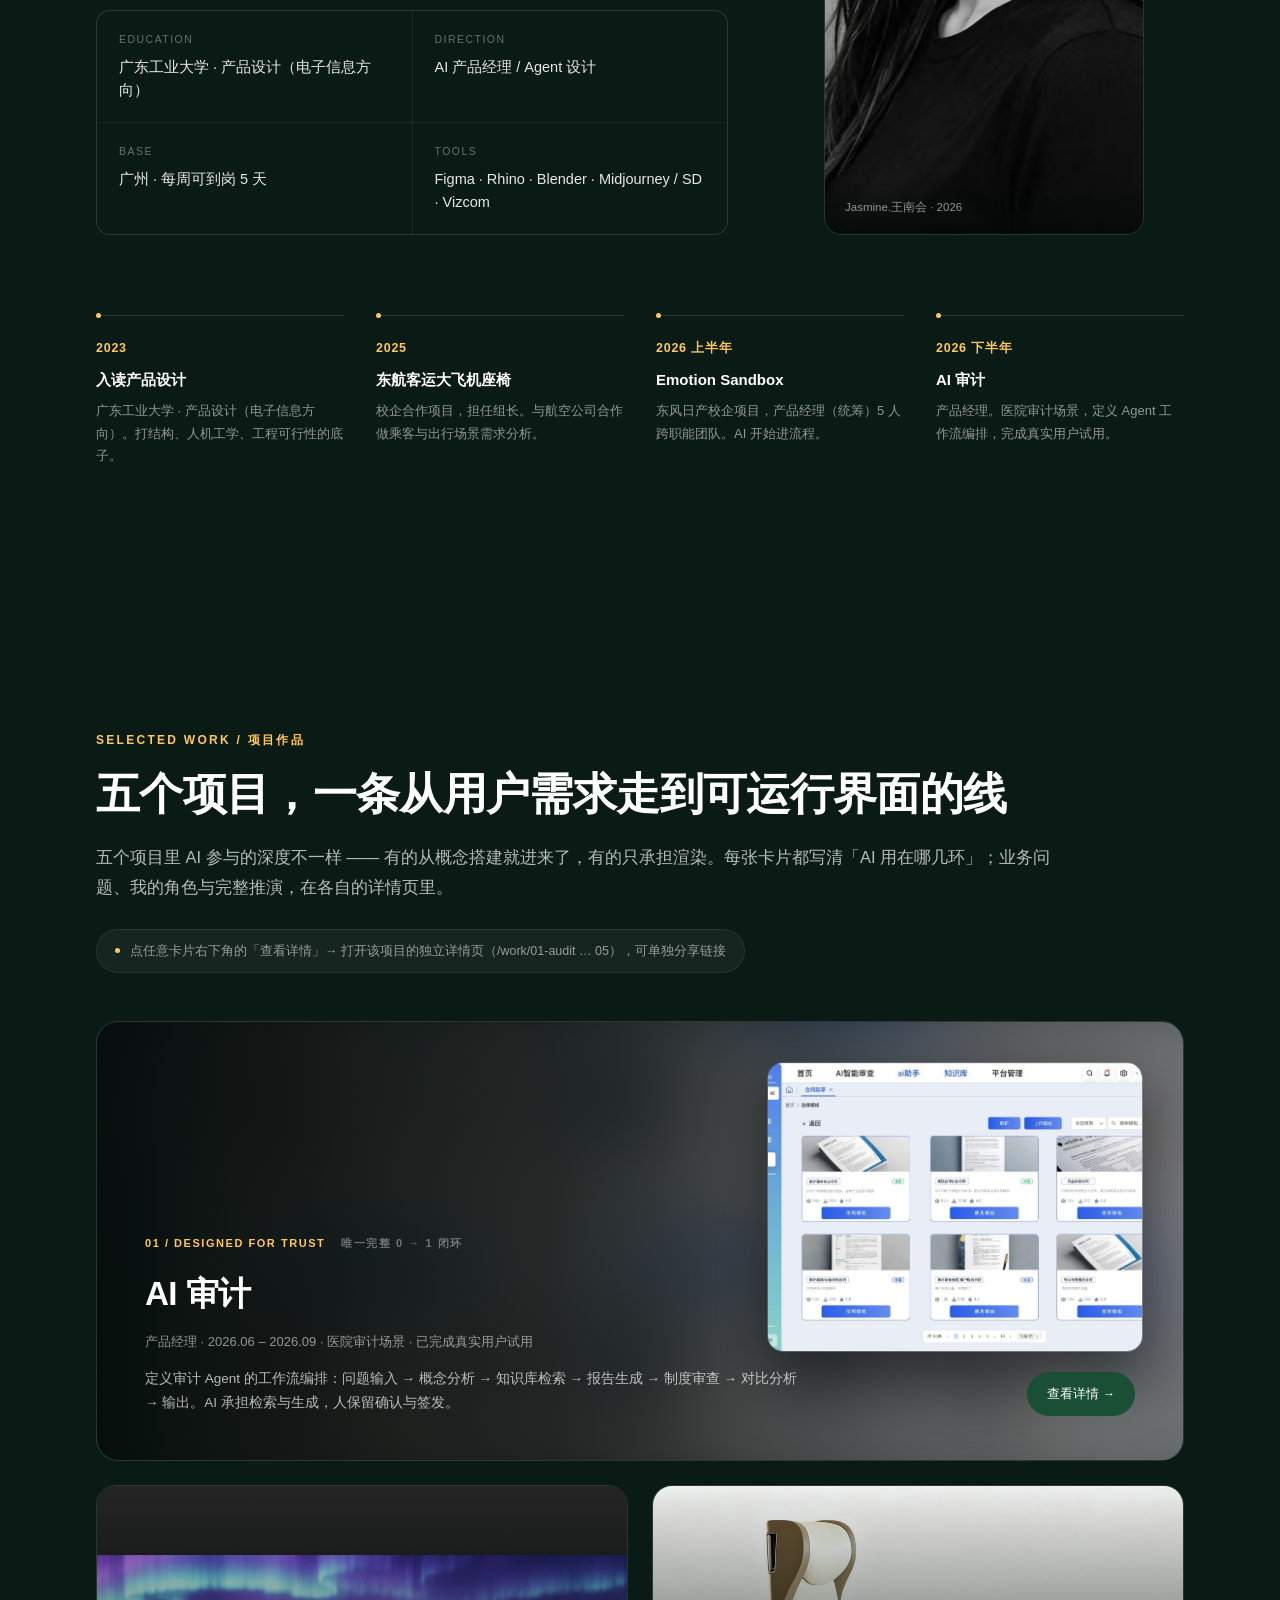
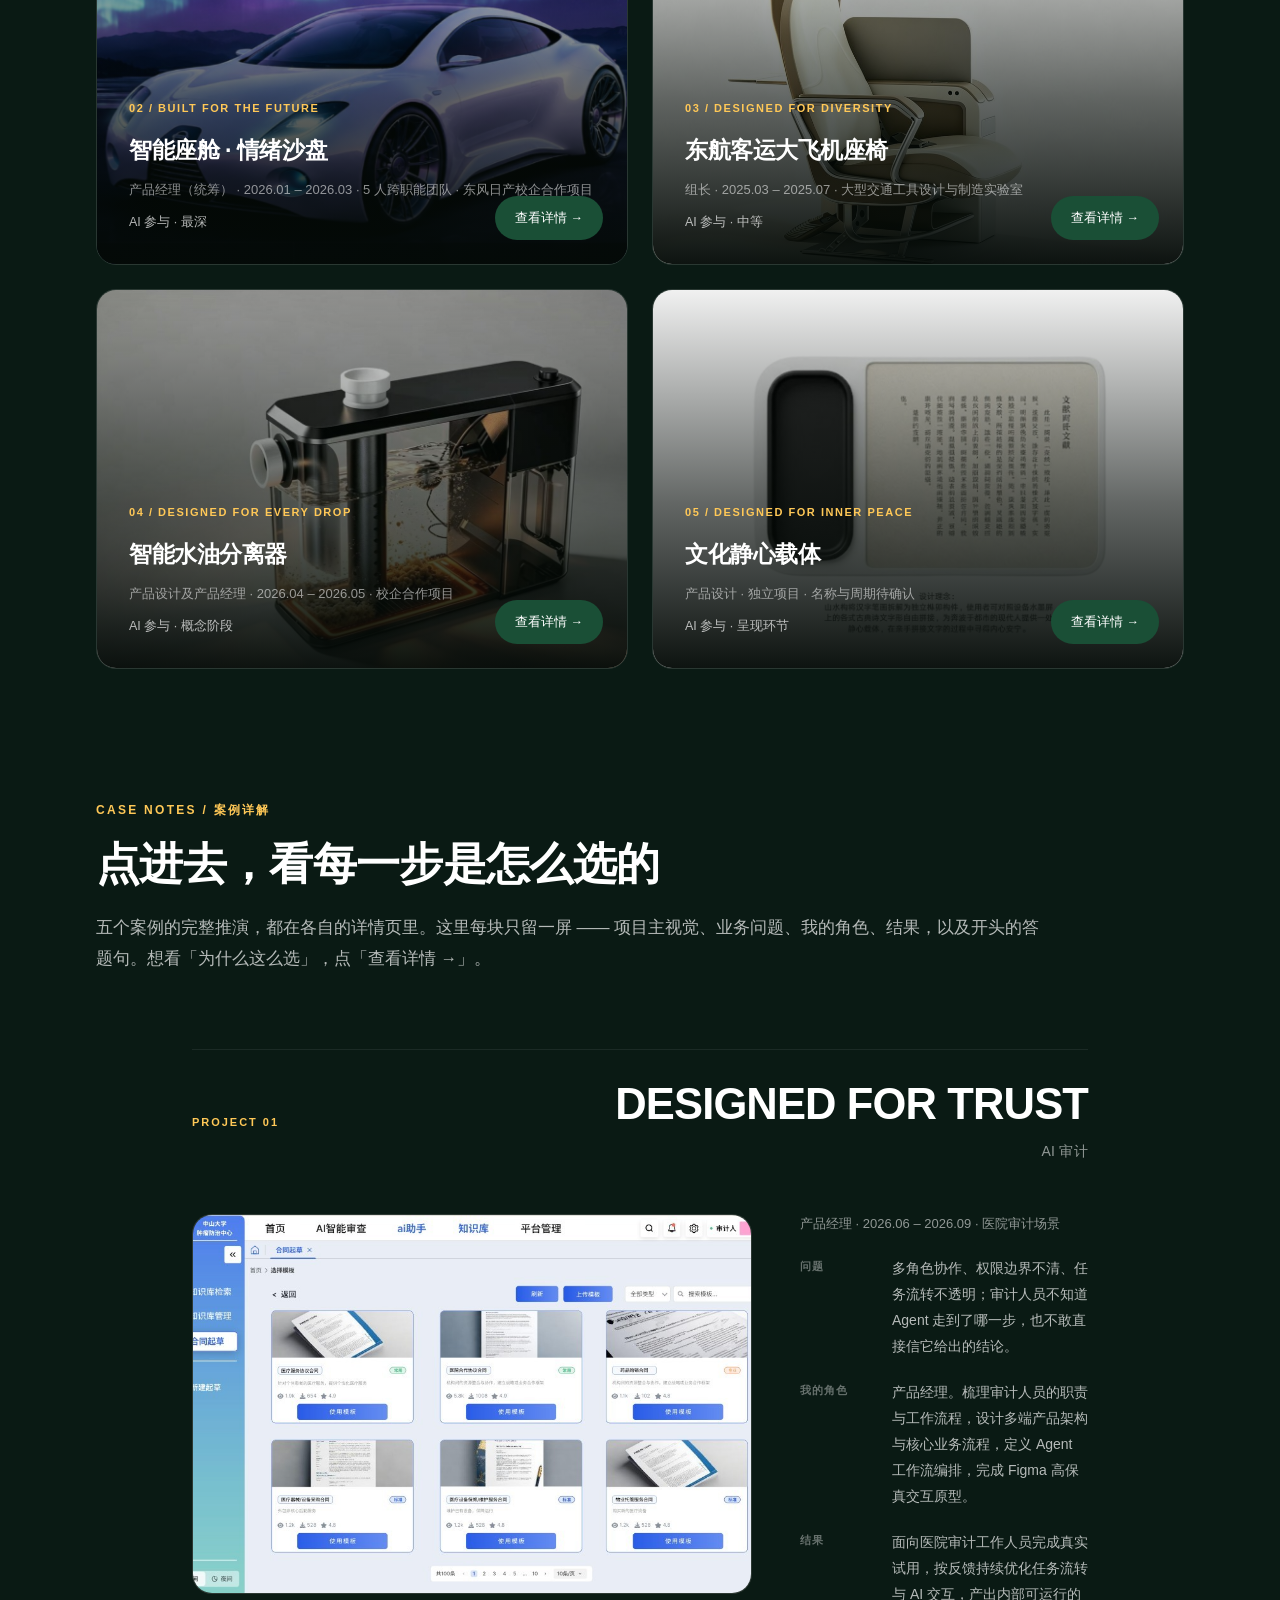
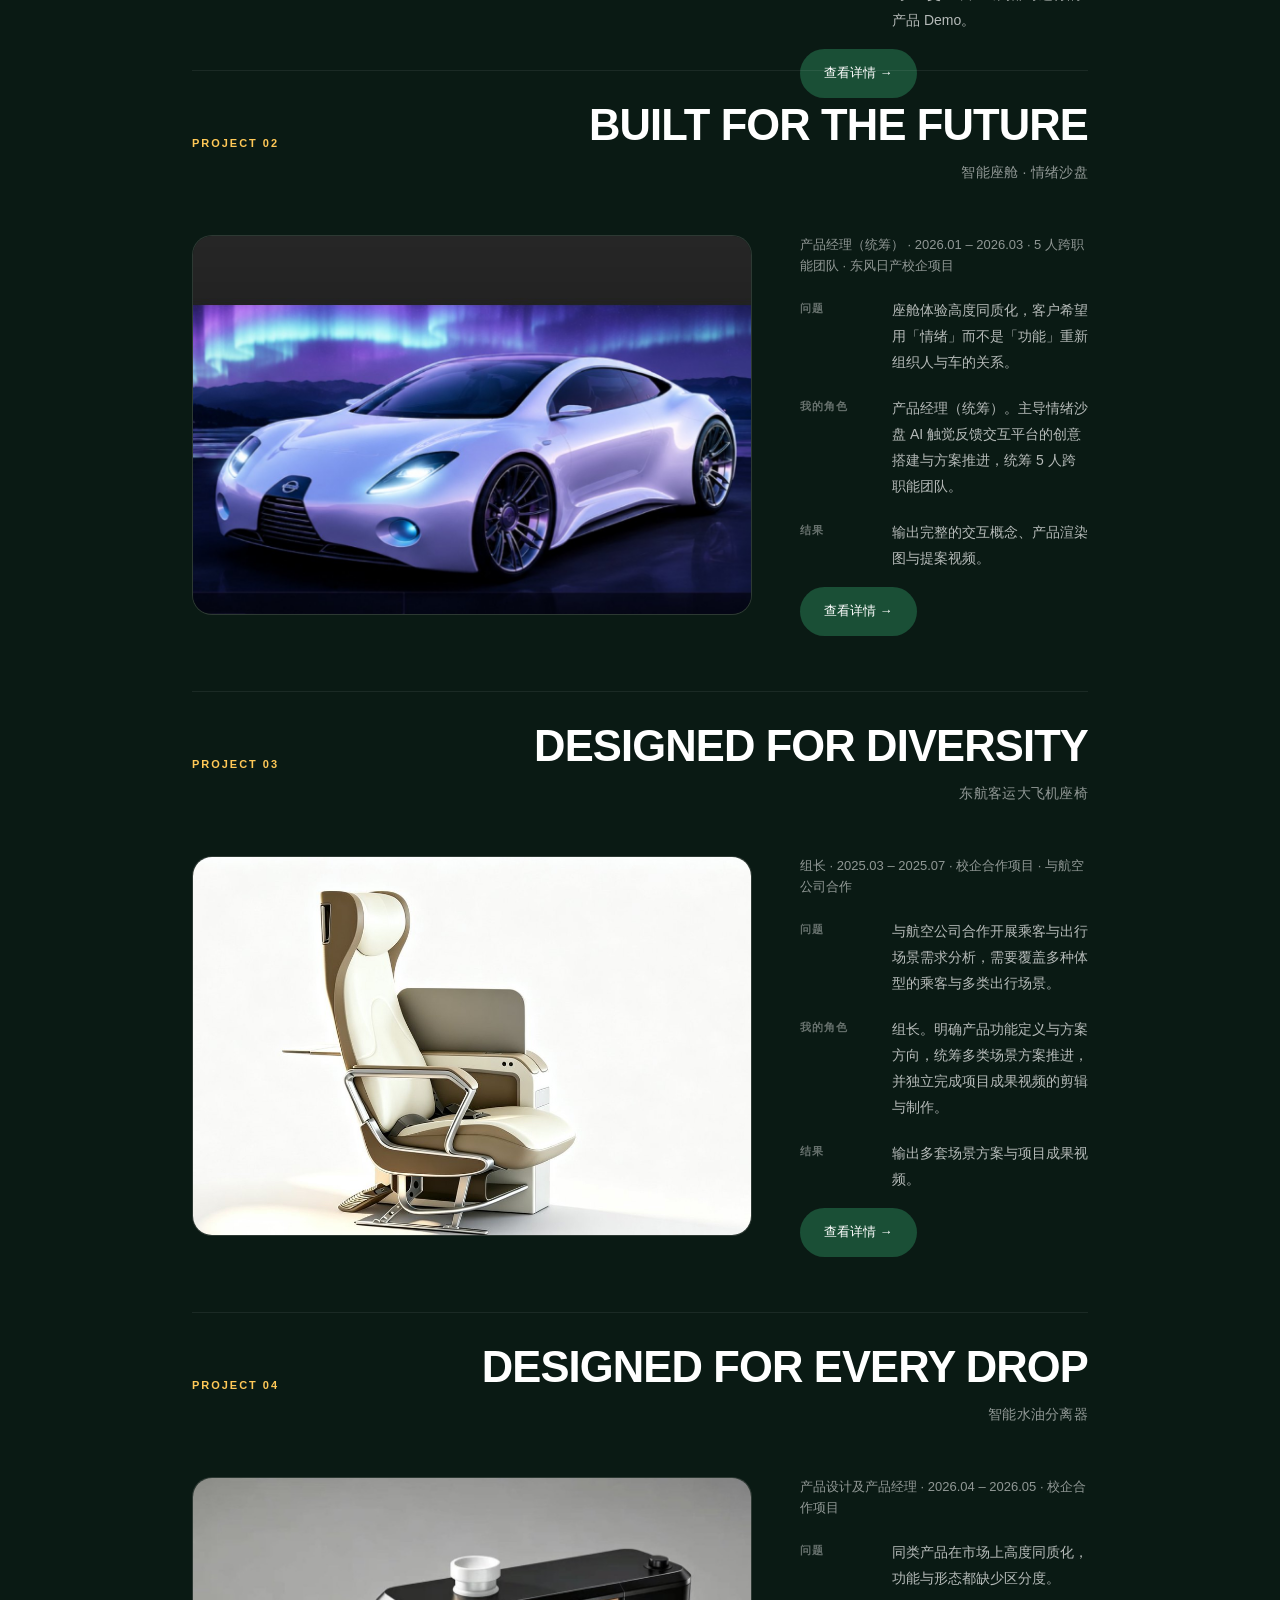
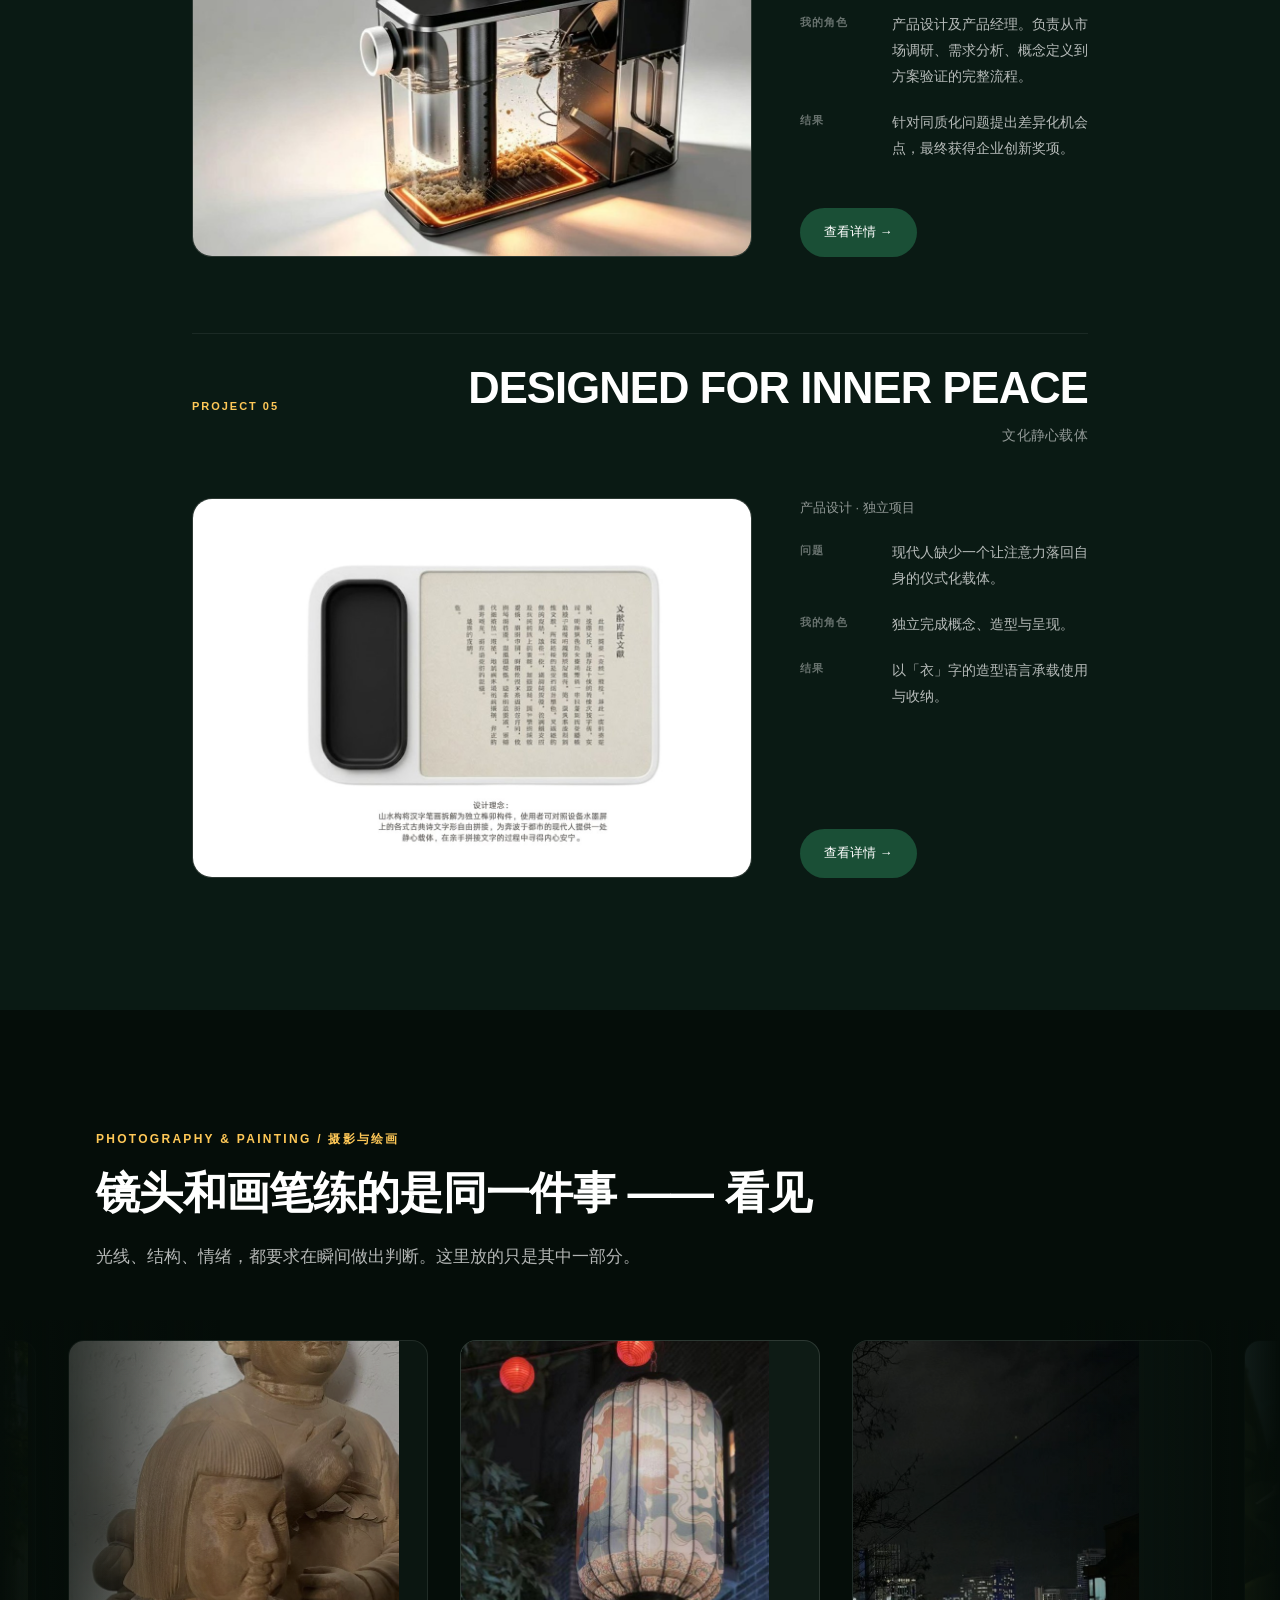
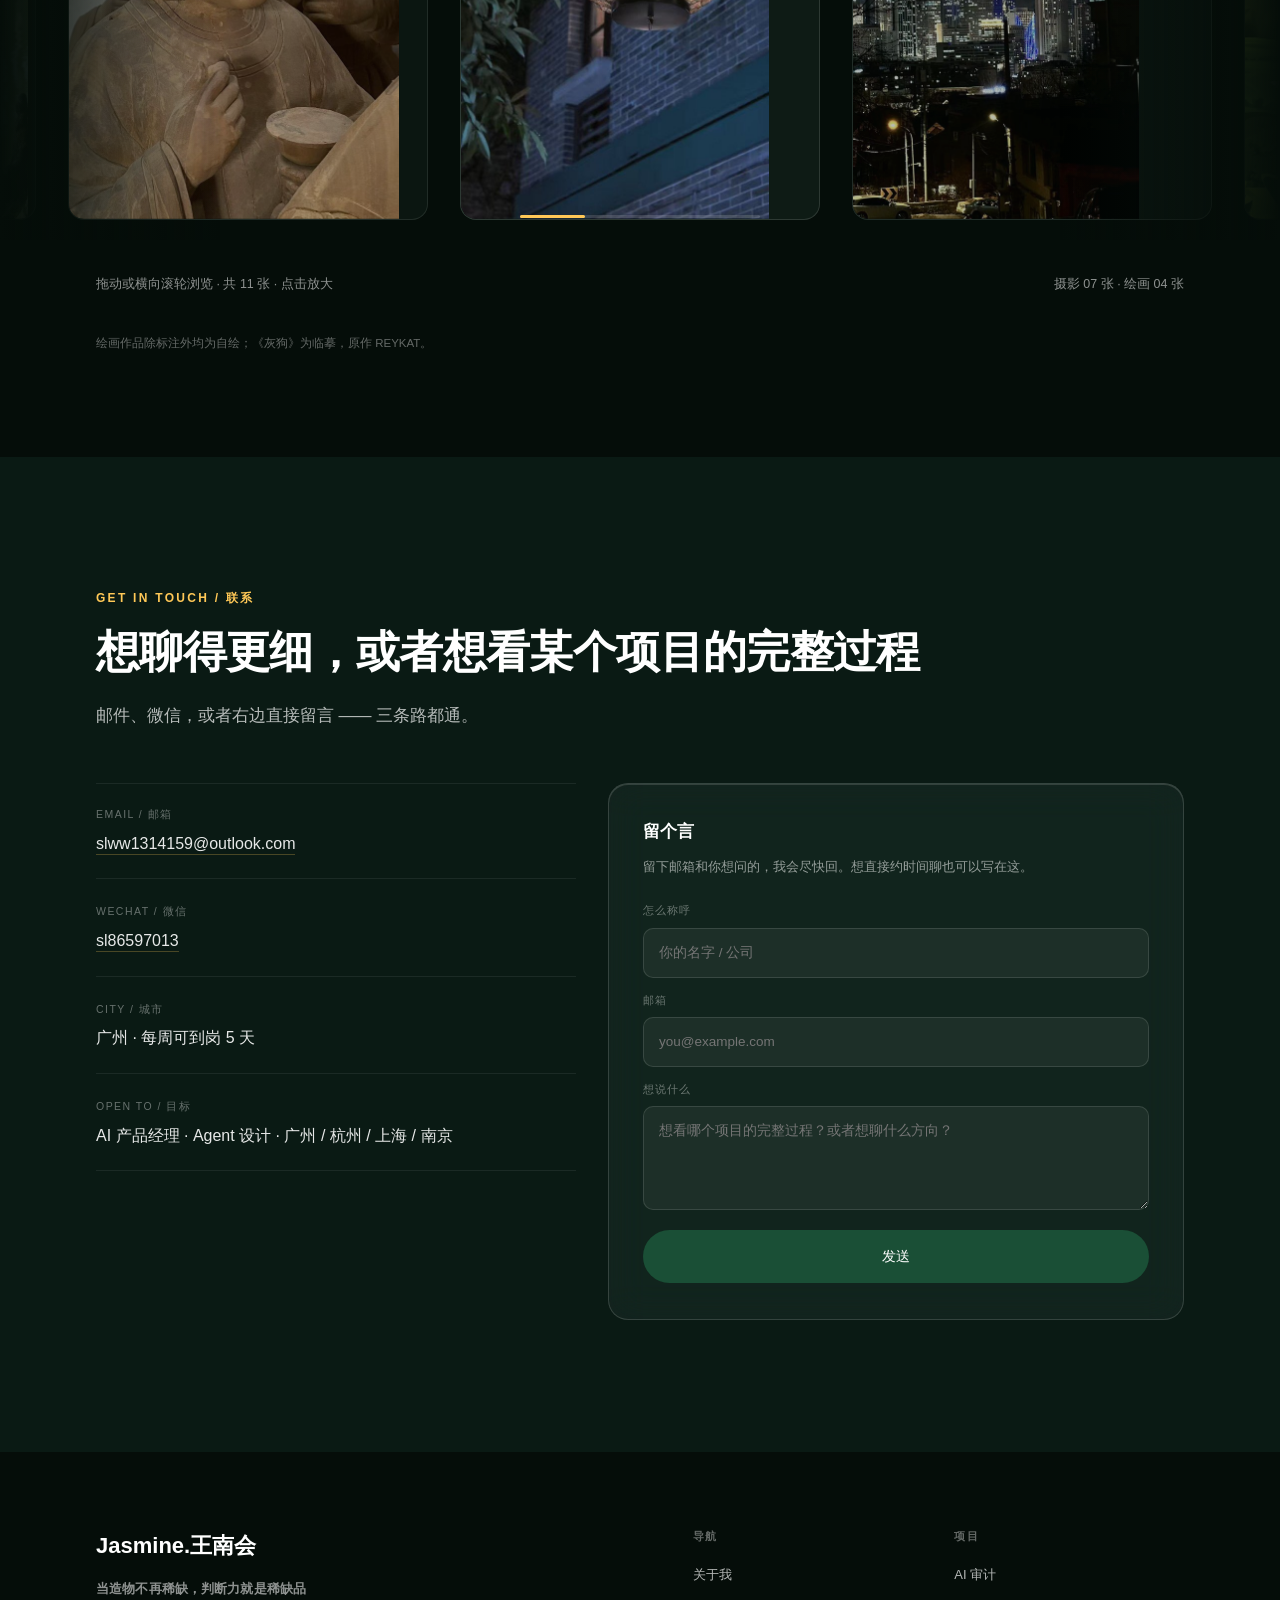
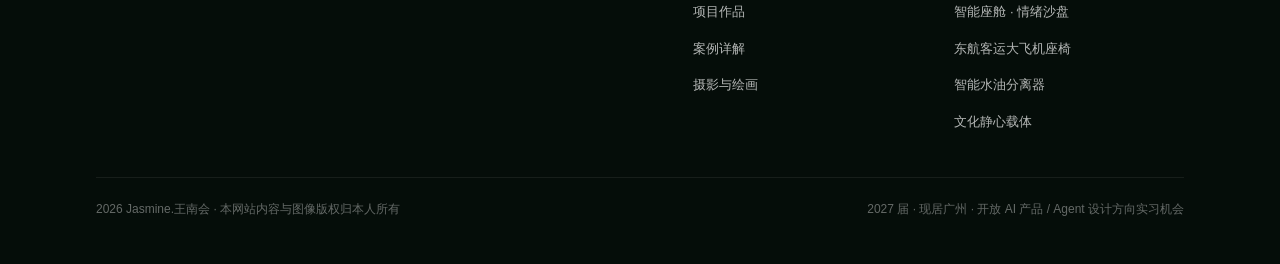
==== commit a9b00c91: "发布作品集站点（Jasmine · AI 产品设计）" ====
--- a/index.html
+++ b/index.html
@@ -523,5 +523,6 @@
 <script src="assets/js/fluid-reveal.js"></script>
 <script src="assets/js/scroll-mask.js"></script>
 <script src="assets/js/site.js"></script>
+<script src="assets/js/cursor.js"></script>
 </body>
 </html>
--- a/assets/css/site.css
+++ b/assets/css/site.css
@@ -1,635 +1,799 @@
-/* ==========================================================================
-   Jasmine.王南会 · 个人作品集
-   视觉系统：深林绿 / 翠绿 / 金黄  ·  Wanderly 基调
-   ========================================================================== */
-
-/* ---------- 1. Tokens ---------- */
-:root{
-  --bg:            #0A1A14;
-  --bg-deep:       #050D09;
-  --bg-panel:      #0E1B15;
-  --brand:         #1A4F36;
-  --brand-lite:    #226244;
-  --gold:          #FFC857;
-  --ink:           #FFFFFF;
-  --ink-90:        rgba(255,255,255,.90);
-  --ink-70:        rgba(255,255,255,.70);
-  --ink-55:        rgba(255,255,255,.55);
-  --ink-38:        rgba(255,255,255,.38);
-  --ink-22:        rgba(255,255,255,.22);
-  --line:          rgba(255,255,255,.12);
-  --line-soft:     rgba(255,255,255,.07);
-  --edge:          rgba(255,255,255,.13);   /* 图片内描边 */
-
-  --pad:           96px;                     /* 版心左右留白 */
-  --wrap:          1312px;                   /* 版心宽度 */
-  --r-card:        18px;
-  --r-sm:          12px;
-
-  --dur-fast:      180ms;
-  --dur-base:      420ms;
-  --dur-cinema:    760ms;
-  --ease:          cubic-bezier(.16,1,.3,1);
-
-  --font-cn: "Inter","Source Han Sans CN","Noto Sans SC","PingFang SC","Hiragino Sans GB","Microsoft YaHei",sans-serif;
-}
-
-/* ---------- 2. Reset ---------- */
-*,*::before,*::after{ box-sizing:border-box; }
-html{ scroll-behavior:smooth; -webkit-text-size-adjust:100%; }
-body{
-  margin:0; background:var(--bg); color:var(--ink);
-  font-family:var(--font-cn); font-size:16px; line-height:1.6;
-  font-feature-settings:"kern" 1,"liga" 1;
-  -webkit-font-smoothing:antialiased; text-rendering:optimizeLegibility;
-  overflow-x:hidden;
-}
-img{ display:block; max-width:100%; }
-a{ color:inherit; text-decoration:none; }
-button{ font:inherit; color:inherit; background:none; border:0; cursor:pointer; }
-h1,h2,h3,h4,p{ margin:0; }
-ul{ margin:0; padding:0; list-style:none; }
-::selection{ background:var(--gold); color:#08150F; }
-
-/* 滚动条 */
-::-webkit-scrollbar{ width:10px; }
-::-webkit-scrollbar-track{ background:var(--bg-deep); }
-::-webkit-scrollbar-thumb{ background:rgba(255,255,255,.14); border-radius:99px; }
-::-webkit-scrollbar-thumb:hover{ background:rgba(255,255,255,.24); }
-
-/* ---------- 3. Layout ---------- */
-.wrap{ width:100%; max-width:var(--wrap); margin-inline:auto; padding-inline:0; }
-.section{ padding:132px var(--pad); position:relative; }
-.section--tight{ padding-top:0; }
-
-.eyebrow{
-  font-size:12px; letter-spacing:.19em; text-transform:uppercase;
-  color:var(--gold); font-weight:600;
-}
-.h2{
-  font-size:clamp(28px,3.4vw,46px); line-height:1.24; font-weight:700;
-  letter-spacing:-.015em; margin-top:18px; max-width:1020px;
-}
-.lead{
-  margin-top:20px; font-size:16.5px; line-height:1.85;
-  color:var(--ink-70); max-width:960px;
-}
-.hairline{ height:1px; background:var(--line-soft); }
-
-/* 玻璃态：全站统一配方 */
-.glass{
-  background:rgba(255,255,255,.045);
-  backdrop-filter:blur(18px) saturate(1.25);
-  -webkit-backdrop-filter:blur(18px) saturate(1.25);
-  border:1px solid rgba(255,255,255,.15);
-  box-shadow:inset 0 1px 0 rgba(255,255,255,.14);
-}
-
-/* 进入动效 · 叙事层 */
-.rv{ opacity:0; transform:translateY(28px);
-     transition:opacity var(--dur-base) var(--ease), transform var(--dur-base) var(--ease); }
-.rv.in{ opacity:1; transform:none; }
-
-/* ---------- 4. Nav ---------- */
-.nav{
-  position:fixed; inset:0 0 auto 0; z-index:80; height:78px;
-  display:flex; align-items:center; padding-inline:var(--pad);
-  transition:background var(--dur-base) var(--ease), backdrop-filter var(--dur-base), border-color var(--dur-base);
-  border-bottom:1px solid transparent;
-}
-.nav.solid{
-  background:rgba(10,26,20,.82);
-  backdrop-filter:blur(20px) saturate(1.3);
-  -webkit-backdrop-filter:blur(20px) saturate(1.3);
-  border-bottom-color:var(--line-soft);
-}
-.nav__in{ width:100%; max-width:var(--wrap); margin-inline:auto;
-          display:flex; align-items:center; justify-content:space-between; gap:32px; }
-.nav__brand{ display:flex; align-items:center; gap:10px; font-weight:700; font-size:16px; letter-spacing:.01em; }
-.nav__dot{ width:5px; height:5px; border-radius:50%; background:var(--gold); }
-.nav__tag{ font-size:11px; letter-spacing:.14em; color:var(--ink-38); text-transform:uppercase; }
-.nav__links{ display:flex; gap:30px; }
-.nav__link{ font-size:13.5px; color:var(--ink-55); transition:color var(--dur-fast); position:relative; }
-.nav__link::after{
-  content:''; position:absolute; left:0; right:0; bottom:-6px; height:1px;
-  background:var(--gold); transform:scaleX(0); transform-origin:left;
-  transition:transform var(--dur-base) var(--ease);
-}
-.nav__link:hover{ color:var(--ink); }
-.nav__link:hover::after{ transform:scaleX(1); }
-.nav__acts{ display:flex; gap:10px; }
-.pill{
-  display:inline-flex; align-items:center; gap:8px;
-  padding:9px 18px; border-radius:999px; font-size:12.5px;
-  border:1px solid var(--line); color:var(--ink-70);
-  transition:all var(--dur-fast) var(--ease);
-}
-.pill:hover{ border-color:rgba(255,255,255,.34); color:var(--ink); background:rgba(255,255,255,.06); }
-.pill--solid{ background:var(--brand); border-color:transparent; color:#fff; }
-.pill--solid:hover{ background:var(--brand-lite); }
-
-.nav__burger{ display:none; width:40px; height:40px; position:relative; }
-.nav__burger i{ position:absolute; left:10px; right:10px; height:1.5px; background:var(--ink); transition:transform var(--dur-fast); }
-.nav__burger i:nth-child(1){ top:16px; } .nav__burger i:nth-child(2){ top:23px; }
-
-/* ---------- 5. Hero + Shader Reveal ---------- */
-.hero{
-  position:relative; min-height:100vh; min-height:100svh;
-  display:flex; flex-direction:column; justify-content:flex-end;
-  overflow:hidden; background:var(--bg-deep);
-}
-.hero__stage{ position:absolute; inset:0; z-index:0; }
-/* 底层静态图：WebGL 不可用时它就是全部 */
-.hero__base{
-  position:absolute; inset:0; width:100%; height:100%;
-  object-fit:cover; object-position:50% 46%;
-  transform:scale(1.04);
-}
-.hero__canvas{ position:absolute; inset:0; width:100%; height:100%; display:block; opacity:0;
-  transition:opacity 900ms var(--ease); }
-.hero__canvas.live{ opacity:1; }
-/* 暗场：让文字永远可读 */
-.hero__scrim{
-  position:absolute; inset:0; z-index:1; pointer-events:none;
-  background:
-    linear-gradient(90deg, rgba(4,10,7,.92) 0%, rgba(4,10,7,.60) 38%, rgba(4,10,7,.10) 72%, rgba(4,10,7,0) 100%),
-    linear-gradient(0deg, rgba(4,10,7,.94) 0%, rgba(4,10,7,.34) 32%, rgba(4,10,7,0) 62%),
-    linear-gradient(180deg, rgba(4,10,7,.80) 0%, rgba(4,10,7,0) 26%);
-}
-/* 顶部墨绿基调罩：把外部影像统一进品牌色 */
-.hero__tint{
-  position:absolute; inset:0; z-index:2; pointer-events:none;
-  background:radial-gradient(120% 88% at 22% 74%, rgba(10,26,20,.62) 0%, rgba(4,10,7,.12) 58%, rgba(4,10,7,0) 100%);
-  mix-blend-mode:multiply;
-}
-
-.hero__grade{
-  position:absolute; inset:0; z-index:3; pointer-events:none;
-  box-shadow:inset 0 0 150px 34px rgba(4,10,7,.58);
-}
-/* 静态兜底：着色器不可用（低端设备 / 无 WebGL / 减少动态）时加强暗场，
-   让静态影像本身站得住，而不是「等着被揭示」的样子 */
-.hero--static .hero__scrim{
-  background:
-    linear-gradient(90deg, rgba(4,10,7,.96) 0%, rgba(4,10,7,.80) 40%, rgba(4,10,7,.32) 74%, rgba(4,10,7,.16) 100%),
-    linear-gradient(0deg, rgba(4,10,7,.96) 0%, rgba(4,10,7,.54) 34%, rgba(4,10,7,.12) 68%),
-    linear-gradient(180deg, rgba(4,10,7,.86) 0%, rgba(4,10,7,.06) 28%);
-}
-.hero--static .hero__base{ filter:saturate(.92) contrast(1.03); }
-.hero--static .hero__grade{ box-shadow:inset 0 0 190px 46px rgba(4,10,7,.74); }
-/* 液态揭示会把亮部带上来，给文字留一层阴影兜底 */
-.hero__eyebrow,.hero__name,.hero__claim,.hero__meta{
-  text-shadow:0 2px 26px rgba(4,10,7,.78), 0 1px 3px rgba(4,10,7,.62);
-}
-
-.hero__body{
-  position:relative; z-index:5; padding:0 var(--pad) 40px;
-}
-.hero__inner{ width:100%; max-width:var(--wrap); margin-inline:auto; }
-.hero__eyebrow{ font-size:12.5px; letter-spacing:.2em; color:var(--gold); font-weight:600; text-transform:uppercase; }
-.hero__name{
-  font-size:clamp(52px,7.4vw,96px); line-height:1.02; font-weight:800;
-  letter-spacing:-.03em; margin-top:18px;
-}
-.hero__name span{ display:inline-block; }
-.hero__claim{
-  margin-top:22px; font-size:clamp(17px,1.7vw,24px); line-height:1.62;
-  color:var(--ink-90); max-width:640px; font-weight:400;
-}
-.hero__meta{ margin-top:18px; font-size:13.5px; color:var(--ink-55); }
-.hero__btns{ margin-top:34px; display:flex; gap:14px; flex-wrap:wrap; }
-.btn{
-  display:inline-flex; align-items:center; gap:10px;
-  padding:15px 30px; border-radius:999px; font-size:14px; font-weight:500;
-  transition:all var(--dur-fast) var(--ease);
-}
-.btn--solid{ background:var(--brand); color:#fff; }
-.btn--solid:hover{ background:var(--brand-lite); transform:translateY(-2px); box-shadow:0 14px 34px rgba(26,79,54,.5); }
-.btn--ghost{ background:rgba(255,255,255,.10); border:1px solid var(--line); color:#fff; }
-.btn--ghost:hover{ background:rgba(255,255,255,.18); transform:translateY(-2px); }
-
-.hero__foot{
-  position:relative; z-index:5; padding:0 var(--pad) 34px;
-  display:flex; align-items:flex-end; justify-content:space-between; gap:24px;
-}
-.hero__foot .wrap{ display:flex; align-items:flex-end; justify-content:space-between; gap:24px; }
-
-.scrollcue{ display:flex; flex-direction:column; align-items:center; gap:10px; margin-inline:auto; }
-.scrollcue span{ font-size:10px; letter-spacing:.24em; color:var(--ink-38); }
-.scrollcue i{ display:block; width:1px; height:28px; background:linear-gradient(180deg,var(--ink-38),transparent); animation:cue 2.4s infinite; }
-@keyframes cue{ 0%,100%{ opacity:.25; transform:translateY(0);} 50%{ opacity:1; transform:translateY(6px);} }
-.hint-drag{
-  font-size:11.5px; color:var(--ink-38); margin-inline-end:auto;
-  display:flex; align-items:center; gap:8px;
-}
-.hint-drag b{ font-weight:500; color:var(--ink-55); }
-
-/* ---------- 6. 音乐坞 · Shader Card ---------- */
-.dock{
-  position:relative; z-index:6; width:372px; max-width:100%;
-  border-radius:20px; overflow:hidden; isolation:isolate;
-  border:1px solid rgba(255,255,255,.16);
-  box-shadow:0 28px 70px rgba(0,0,0,.55), inset 0 1px 0 rgba(255,255,255,.13);
-  transition:box-shadow var(--dur-base) var(--ease);
-}
-.dock__shader{ position:absolute; inset:0; z-index:0; }
-.dock__shader canvas{ width:100%; height:100%; display:block; }
-.dock__glow{
-  position:absolute; inset:0; z-index:1; pointer-events:none;
-  background:linear-gradient(180deg, rgba(4,10,7,.42) 0%, rgba(4,10,7,.72) 58%, rgba(4,10,7,.88) 100%);
-}
-.dock__ui{ position:relative; z-index:2; }
-.dock__bar{ display:flex; align-items:center; gap:14px; padding:16px; min-height:76px; }
-.dock__play{
-  width:44px; height:44px; flex:0 0 44px; border-radius:50%;
-  background:var(--brand); display:grid; place-items:center;
-  transition:transform var(--dur-fast) var(--ease), background var(--dur-fast);
-}
-.dock__play:hover{ transform:scale(1.07); background:var(--brand-lite); }
-.dock__play svg{ width:14px; height:14px; fill:#fff; }
-.dock__info{ flex:1; min-width:0; }
-.dock__row{ display:flex; align-items:baseline; justify-content:space-between; gap:12px; }
-.dock__title{ font-size:13.5px; font-weight:600; white-space:nowrap; overflow:hidden; text-overflow:ellipsis; }
-.dock__artist{ font-size:11px; color:var(--ink-55); white-space:nowrap; }
-.dock__bar-track{ margin-top:9px; height:3px; border-radius:99px; background:rgba(255,255,255,.20); position:relative; overflow:hidden; }
-.dock__bar-fill{ position:absolute; inset:0 auto 0 0; width:0%; border-radius:99px; background:var(--gold); transition:width 240ms linear; }
-.dock__eq{ display:flex; align-items:flex-end; gap:3px; height:20px; }
-.dock__eq i{ width:3px; border-radius:99px; background:var(--gold); height:20%; transition:height 140ms var(--ease); }
-.dock__toggle{ width:22px; height:22px; display:grid; place-items:center; color:var(--ink-55); border-radius:50%; transition:all var(--dur-fast); }
-.dock__toggle:hover{ color:#fff; background:rgba(255,255,255,.10); }
-.dock__toggle svg{ width:11px; height:11px; stroke:currentColor; fill:none; stroke-width:1.6; }
-.dock__toggle svg{ transition:transform var(--dur-base) var(--ease); }
-.dock.open .dock__toggle svg{ transform:rotate(180deg); }
-
-.dock__panel{
-  display:grid; grid-template-rows:0fr; transition:grid-template-rows var(--dur-base) var(--ease);
-}
-.dock.open .dock__panel{ grid-template-rows:1fr; }
-.dock__panel > div{ overflow:hidden; }
-.dock__panel-in{ padding:0 16px 16px; }
-.wave{ display:flex; align-items:flex-end; gap:3px; height:48px; margin-bottom:16px; }
-.wave i{ flex:1; border-radius:99px; background:var(--gold); opacity:.34; height:20%;
-         transition:height var(--dur-fast) var(--ease), opacity var(--dur-base); }
-.wave i.on{ opacity:1; }
-.dock__vol{ display:flex; align-items:center; gap:10px; height:16px; }
-.dock__vol svg{ width:14px; height:14px; stroke:var(--ink-70); fill:none; stroke-width:1.5; flex:0 0 14px; }
-.dock__vol-track{ flex:1; height:3px; border-radius:99px; background:rgba(255,255,255,.20); position:relative; cursor:pointer; }
-.dock__vol-fill{ position:absolute; inset:0 auto 0 0; width:60%; border-radius:99px; background:rgba(255,255,255,.78); }
-.dock__vol-num{ font-size:10px; color:var(--ink-55); width:18px; text-align:right; }
-.dock__div{ height:1px; background:rgba(255,255,255,.12); margin:14px 0; }
-.dock__plist{ display:flex; flex-direction:column; gap:2px; }
-.dock__track{
-  display:flex; align-items:center; gap:10px; padding:6px 8px; border-radius:8px;
-  font-size:12px; color:var(--ink-55); cursor:pointer; transition:all var(--dur-fast);
-}
-.dock__track:hover{ background:rgba(255,255,255,.07); color:var(--ink-90); }
-.dock__track.cur{ color:var(--gold); }
-.dock__track b{ font-weight:400; flex:1; white-space:nowrap; overflow:hidden; text-overflow:ellipsis; }
-.dock__track time{ font-size:10.5px; opacity:.6; font-variant-numeric:tabular-nums; }
-
-/* ---------- 7. 关于我 ---------- */
-.about__row{ display:grid; grid-template-columns:1fr 400px; gap:56px; align-items:stretch; }
-.about__body p{ font-size:16px; line-height:1.92; color:var(--ink-70); }
-.about__body p + p{ margin-top:20px; }
-.about__q{ margin-top:34px; padding-left:20px; border-left:2px solid var(--gold); }
-.about__q p{ font-size:19px; line-height:1.75; color:var(--ink); font-weight:500; }
-.about__facts{ margin-top:34px; display:grid; grid-template-columns:repeat(2,1fr); gap:1px;
-               background:var(--line-soft); border:1px solid var(--line-soft); border-radius:14px; overflow:hidden; }
-.about__fact{ background:var(--bg); padding:20px 22px; }
-.about__fact dt{ font-size:10.5px; letter-spacing:.14em; color:var(--ink-38); text-transform:uppercase; }
-.about__fact dd{ margin:8px 0 0; font-size:14.5px; color:var(--ink-90); line-height:1.6; }
-.about__photo{ position:relative; border-radius:var(--r-card); overflow:hidden; border:1px solid var(--edge); }
-.about__photo img{ width:100%; height:100%; object-fit:cover; }
-.about__photo figcaption{
-  position:absolute; left:0; right:0; bottom:0; padding:18px 20px;
-  background:linear-gradient(0deg, rgba(4,10,7,.92), transparent);
-  font-size:11.5px; color:var(--ink-55);
-}
-
-.timeline{ margin-top:64px; display:grid; grid-template-columns:repeat(4,1fr); gap:32px; }
-.tl{ position:relative; padding-top:22px; border-top:1px solid var(--line); }
-.tl::before{ content:''; position:absolute; top:-3px; left:0; width:5px; height:5px; border-radius:50%; background:var(--gold); }
-.tl__yr{ font-size:12.5px; color:var(--gold); font-weight:600; letter-spacing:.06em; }
-.tl__t{ margin-top:10px; font-size:15px; font-weight:600; }
-.tl__d{ margin-top:8px; font-size:13px; line-height:1.7; color:var(--ink-55); }
-
-/* ---------- 9. 项目作品 Bento ---------- */
-.hintbar{
-  margin-top:26px; display:inline-flex; align-items:center; gap:10px;
-  padding:11px 18px; border-radius:999px; font-size:12.5px; color:var(--ink-55);
-  background:rgba(255,255,255,.05); border:1px solid var(--line-soft);
-}
-.hintbar i{ width:5px; height:5px; border-radius:50%; background:var(--gold); }
-
-.bento{ margin-top:48px; display:grid; grid-template-columns:repeat(2,1fr); gap:24px; }
-.bento__wide{ grid-column:1 / -1; position:relative; height:440px; border-radius:22px; overflow:hidden; border:1px solid var(--edge); }
-.bento__cover{ position:absolute; inset:0; }
-.bento__cover img{ width:100%; height:100%; object-fit:cover; transition:transform 1.1s var(--ease); }
-.bento__wide:hover .bento__cover img{ transform:scale(1.035); }
-.bento__ov{
-  position:absolute; inset:0;
-  background:linear-gradient(90deg, rgba(4,10,7,.95) 0%, rgba(4,10,7,.72) 42%, rgba(4,10,7,.15) 78%, rgba(4,10,7,.05) 100%);
-}
-.bento__body{ position:absolute; left:48px; bottom:44px; max-width:660px; }
-.bento__row{ display:flex; align-items:center; gap:16px; font-size:11px; letter-spacing:.14em; font-weight:600; }
-.bento__claim{ color:var(--gold); }
-.bento__depth{ color:var(--ink-38); }
-.bento__title{ margin-top:14px; font-size:clamp(26px,2.6vw,34px); font-weight:700; letter-spacing:-.02em; }
-.bento__meta{ margin-top:12px; font-size:13px; color:var(--ink-55); }
-.bento__desc{ margin-top:14px; font-size:13.5px; line-height:1.82; color:var(--ink-70); }
-.bento__shot{
-  position:absolute; right:40px; top:40px; width:376px; height:290px;
-  border-radius:16px; overflow:hidden; border:1px solid var(--edge);
-  box-shadow:0 26px 60px rgba(0,0,0,.5);
-}
-.bento__shot img{ width:100%; height:100%; object-fit:cover; object-position:top center; }
-
-.bento__sm{ position:relative; height:380px; border-radius:20px; overflow:hidden; border:1px solid var(--edge); }
-.bento__sm .bento__cover img{ transition:transform .9s var(--ease); }
-.bento__sm:hover .bento__cover img{ transform:scale(1.05); }
-.bento__sm .bento__ov{ background:linear-gradient(0deg, rgba(4,10,7,.96) 0%, rgba(4,10,7,.62) 44%, rgba(4,10,7,.06) 100%); }
-.bento__sm .bento__body{ left:32px; right:32px; bottom:30px; max-width:none; }
-.bento__sm .bento__title{ font-size:23px; }
-.bento__sm .bento__desc{ font-size:12.5px; margin-top:10px; }
-.bento__go{
-  position:absolute; right:24px; bottom:24px; display:inline-flex; align-items:center; gap:8px;
-  padding:12px 20px; border-radius:999px; font-size:12.5px; font-weight:500;
-  background:var(--brand); color:#fff; transition:all var(--dur-fast) var(--ease);
-}
-.bento__sm:hover .bento__go, .bento__wide:hover .bento__go{ background:var(--brand-lite); transform:translateX(3px); }
-.bento__wide .bento__go{ right:48px; bottom:44px; }
-
-/* ---------- 10. 案例摘要 ---------- */
-.case{ padding:76px var(--pad) 0; }
-.case__band{
-  position:relative; padding:30px 0 26px; border-top:1px solid var(--line-soft);
-  display:flex; align-items:flex-start; justify-content:space-between; gap:24px;
-}
-.case__no{ font-size:11px; letter-spacing:.18em; color:var(--gold); font-weight:600; padding-top:34px; flex:0 0 auto; }
-.case__claims{ text-align:right; flex:1; }
-.case__en{ font-size:clamp(26px,3.4vw,44px); font-weight:800; letter-spacing:-.02em; line-height:1.14; }
-.case__cn{ margin-top:10px; font-size:14px; color:var(--ink-55); letter-spacing:.02em; }
-
-.case__row{ display:grid; grid-template-columns:560px 1fr; gap:48px; align-items:center;
-            max-width:var(--wrap); margin:26px auto 0; }
-.case__media{ height:380px; border-radius:20px; overflow:hidden; border:1px solid var(--edge); background:var(--bg-panel); }
-.case__media img{ width:100%; height:100%; object-fit:cover; transition:transform .9s var(--ease); }
-.case__row:hover .case__media img{ transform:scale(1.045); }
-.case__sum{ height:380px; display:flex; flex-direction:column; justify-content:space-between; }
-.case__meta{ font-size:13px; color:var(--ink-55); }
-.case__facts{ margin-top:20px; display:flex; flex-direction:column; gap:20px; }
-.case__fact{ display:grid; grid-template-columns:76px 1fr; gap:16px; align-items:start; }
-.case__fact dt{ font-size:11px; letter-spacing:.08em; color:var(--ink-38); font-weight:600; padding-top:3px; }
-.case__fact dd{ margin:0; font-size:14px; line-height:1.86; color:var(--ink-70); }
-.case__go{
-  align-self:flex-start; display:inline-flex; align-items:center; gap:8px;
-  padding:14px 24px; border-radius:999px; font-size:13px; font-weight:500;
-  background:var(--brand); color:#fff; transition:all var(--dur-fast) var(--ease);
-}
-.case__go:hover{ background:var(--brand-lite); transform:translateX(4px); }
-.footnote{ margin-top:26px; font-size:11.5px; line-height:1.7; color:var(--ink-38); }
-
-/* ---------- 12. 摄影与绘画 · Parallax Carousel ---------- */
-.photo{ background:var(--bg-deep); padding:120px 0 104px; }
-.photo__head{ padding-inline:var(--pad); }
-.photo__head .wrap{ }
-.carousel{ position:relative; margin-top:48px; height:520px; overflow:hidden; cursor:grab; }
-.carousel.dragging{ cursor:grabbing; }
-.carousel__track{ position:absolute; inset:0 auto 0 0; display:flex; gap:32px; align-items:center;
-                  padding-inline:calc(50vw - 180px); will-change:transform; }
-.plane{
-  position:relative; flex:0 0 360px; width:360px; height:480px; border-radius:16px;
-  overflow:hidden; border:1px solid var(--edge); background:var(--bg-panel);
-}
-.plane__img{ position:absolute; top:0; left:-14%; width:128%; height:100%; object-fit:cover; will-change:transform; }
-.plane__cap{
-  position:absolute; left:0; right:0; bottom:0; padding:34px 18px 16px;
-  background:linear-gradient(0deg, rgba(4,10,7,.9), transparent);
-  font-size:11.5px; color:rgba(255,255,255,.78);
-  opacity:0; transform:translateY(8px); transition:all var(--dur-base) var(--ease);
-}
-.plane:hover .plane__cap{ opacity:1; transform:none; }
-.carousel__fade{ position:absolute; top:0; bottom:0; width:220px; z-index:3; pointer-events:none; }
-.carousel__fade--l{ left:0; background:linear-gradient(90deg, var(--bg-deep) 0%, rgba(5,13,9,.52) 46%, rgba(5,13,9,0) 100%); }
-.carousel__fade--r{ right:0; background:linear-gradient(270deg, var(--bg-deep) 0%, rgba(5,13,9,.52) 46%, rgba(5,13,9,0) 100%); }
-.carousel__rail{ position:absolute; left:50%; bottom:22px; transform:translateX(-50%);
-                 width:240px; height:3px; border-radius:99px; background:rgba(255,255,255,.14); z-index:4; }
-.carousel__fill{ position:absolute; inset:0 auto 0 0; width:24%; border-radius:99px; background:var(--gold); }
-.photo__foot{ padding-inline:var(--pad); margin-top:34px; }
-.photo__foot .wrap{ display:flex; flex-direction:column; gap:14px; }
-.photo__row{ display:flex; align-items:center; justify-content:space-between; gap:20px; font-size:12.5px; color:var(--ink-55); }
-.lightbox{
-  position:fixed; inset:0; z-index:200; display:none; place-items:center;
-  background:rgba(2,6,4,.96); backdrop-filter:blur(10px); padding:48px;
-}
-.lightbox.on{ display:grid; }
-.lightbox img{ max-width:min(90vw,1300px); max-height:82vh; border-radius:12px; box-shadow:0 40px 100px rgba(0,0,0,.7); }
-.lightbox__cap{ margin-top:20px; text-align:center; font-size:13px; color:var(--ink-55); }
-.lightbox__x{ position:absolute; top:28px; right:32px; width:44px; height:44px; border-radius:50%;
-              display:grid; place-items:center; border:1px solid var(--line); color:var(--ink-70); }
-.lightbox__x:hover{ background:rgba(255,255,255,.1); color:#fff; }
-
-/* ---------- 13. 联系 ---------- */
-.contact__row{ margin-top:52px; display:grid; grid-template-columns:480px 1fr; gap:32px; align-items:start; }
-.contact__list{ display:flex; flex-direction:column; gap:2px; }
-.contact__item{ padding:22px 0; border-bottom:1px solid var(--line-soft); }
-.contact__item:first-child{ border-top:1px solid var(--line-soft); }
-.contact__label{ font-size:10.5px; letter-spacing:.14em; color:var(--ink-38); text-transform:uppercase; }
-.contact__val{ margin-top:8px; font-size:16px; color:var(--ink-90); }
-.contact__val a{
-  color:inherit; text-decoration:none; cursor:pointer;
-  border-bottom:1px solid rgba(255,200,87,.26); padding-bottom:2px;
-  transition:color var(--dur-fast) var(--ease), border-color var(--dur-fast) var(--ease);
-}
-.contact__val a:hover{ color:var(--gold); border-color:var(--gold); }
-.contact__card{ border-radius:20px; padding:34px 34px 36px; }
-.contact__card h3{ font-size:17px; font-weight:600; }
-.contact__card p{ margin-top:10px; font-size:13px; color:var(--ink-55); line-height:1.8; }
-.contact__form{ margin-top:24px; display:flex; flex-direction:column; gap:14px; }
-.field{ display:flex; flex-direction:column; gap:8px; }
-.field label{ font-size:11px; color:var(--ink-38); letter-spacing:.08em; }
-.field input,.field textarea{
-  background:rgba(255,255,255,.05); border:1px solid var(--line); border-radius:10px;
-  padding:13px 15px; color:#fff; font:inherit; font-size:13.5px; outline:none;
-  transition:border-color var(--dur-fast), background var(--dur-fast);
-}
-.field input:focus,.field textarea:focus{ border-color:rgba(255,200,87,.55); background:rgba(255,255,255,.08); }
-.field textarea{ min-height:104px; resize:vertical; }
-.contact__form .btn{ justify-content:center; margin-top:6px; }
-.contact__ok{ font-size:12.5px; color:#5FD3A0; display:none; }
-.contact__ok.on{ display:block; }
-
-/* ---------- 14. 页脚 ---------- */
-.footer{ padding:76px var(--pad) 44px; background:var(--bg-deep); }
-.footer__top{ display:grid; grid-template-columns:1.1fr 1fr; gap:56px; }
-.footer__brand h3{ font-size:22px; font-weight:700; }
-.footer__brand p{ margin-top:14px; font-size:13px; line-height:1.85; color:var(--ink-55); max-width:420px; }
-.footer__slogan{ margin-top:18px; max-width:420px; font-size:19px; line-height:1.55; font-weight:600;
-                letter-spacing:.01em; color:var(--ink-90); }
-.footer__cols{ display:grid; grid-template-columns:repeat(2,1fr); gap:32px; }
-.footer__col h4{ font-size:11px; letter-spacing:.14em; color:var(--ink-38); text-transform:uppercase; }
-.footer__col ul{ margin-top:16px; display:flex; flex-direction:column; gap:11px; }
-.footer__col a{ font-size:13px; color:var(--ink-70); transition:color var(--dur-fast); }
-.footer__col a:hover{ color:var(--gold); }
-.footer__div{ height:1px; background:var(--line-soft); margin:44px 0 22px; }
-.footer__bot{ display:flex; align-items:center; justify-content:space-between; gap:20px; flex-wrap:wrap;
-              font-size:12px; color:var(--ink-38); }
-
-/* ---------- 15. 详情页 ---------- */
-.dnav{
-  position:fixed; inset:0 0 auto 0; z-index:80; height:72px; padding-inline:var(--pad);
-  display:flex; align-items:center; justify-content:space-between;
-  transition:background var(--dur-base) var(--ease), border-color var(--dur-base);
-  border-bottom:1px solid transparent;
-}
-.dnav.solid{ background:rgba(10,26,20,.82); backdrop-filter:blur(18px); border-bottom-color:var(--line-soft); }
-.dnav a{ font-size:14px; color:var(--ink-70); transition:color var(--dur-fast); display:inline-flex; align-items:center; gap:8px; }
-.dnav a:hover{ color:#fff; }
-
-.smask{ position:relative; }
-.smask__sticky{ position:sticky; top:0; height:100vh; height:100svh; overflow:hidden; }
-.smask__canvas{ position:absolute; inset:0; width:100%; height:100%; display:block; }
-/* 兜底暗场：不依赖主视觉本身的明暗。有些主视觉是浅色界面截图，
-   白字直接压上去会读不出来，所以文字区永远有一层独立暗场。 */
-.smask__scrim{
-  position:absolute; inset:0; z-index:2; pointer-events:none;
-  background:
-    linear-gradient(90deg, rgba(4,10,7,.90) 0%, rgba(4,10,7,.56) 36%, rgba(4,10,7,.04) 70%, rgba(4,10,7,0) 100%),
-    linear-gradient(0deg, rgba(4,10,7,.95) 0%, rgba(4,10,7,.60) 26%, rgba(4,10,7,.10) 56%, rgba(4,10,7,0) 76%),
-    linear-gradient(180deg, rgba(4,10,7,.70) 0%, rgba(4,10,7,0) 20%);
-}
-.smask__hint{
-  position:absolute; left:0; right:0; bottom:40px; text-align:center; z-index:3;
-  font-size:11px; letter-spacing:.2em; color:var(--ink-38); text-transform:uppercase;
-  transition:opacity var(--dur-base);
-  text-shadow:0 2px 12px rgba(4,10,7,.9);
-}
-.smask__head{
-  position:absolute; left:var(--pad); right:var(--pad); bottom:70px; z-index:4;
-  max-width:var(--wrap); margin-inline:auto;
-  opacity:0; transform:translateY(20px);
-  transition:opacity 700ms var(--ease) 120ms, transform 700ms var(--ease) 120ms;
-}
-.smask__head.in{ opacity:1; transform:none; }
-.smask__no{ font-size:12px; letter-spacing:.2em; color:var(--gold); font-weight:600;
-  text-shadow:0 2px 18px rgba(4,10,7,.9); }
-.smask__t{ margin-top:14px; font-size:clamp(38px,5vw,68px); font-weight:800; letter-spacing:-.03em; line-height:1.06;
-  text-shadow:0 3px 36px rgba(4,10,7,.92), 0 1px 4px rgba(4,10,7,.72); }
-.smask__sub{ margin-top:16px; font-size:15px; color:var(--ink-70); max-width:720px; line-height:1.8;
-  text-shadow:0 2px 16px rgba(4,10,7,.92); }
-.smask__meta{ margin-top:18px; font-size:12.5px; color:var(--ink-38);
-  text-shadow:0 2px 14px rgba(4,10,7,.92); }
-
-.dsec{ padding:100px var(--pad); }
-.dsec--deep{ background:var(--bg-deep); }
-.dlabel{ display:flex; align-items:baseline; gap:16px; }
-.dlabel h3{ font-size:17px; font-weight:600; }
-.dlabel span{ font-size:11px; letter-spacing:.16em; color:var(--ink-38); text-transform:uppercase; }
-.dlabel::after{ content:''; flex:1; height:1px; background:var(--line-soft); }
-.dgal{ margin-top:28px; display:grid; gap:24px; }
-.dgal--2{ grid-template-columns:repeat(2,1fr); }
-.dgal--3{ grid-template-columns:repeat(3,1fr); }
-.dgal--4{ grid-template-columns:repeat(4,1fr); }
-.dimg{ border-radius:var(--r-card); overflow:hidden; border:1px solid var(--edge); background:var(--bg-panel); }
-.dimg img{ width:100%; height:100%; object-fit:cover; transition:transform 1s var(--ease); }
-.dimg:hover img{ transform:scale(1.035); }
-.dimg--wide{ grid-column:1 / -1; aspect-ratio:16/9; }
-.dimg--tall{ aspect-ratio:3/4; }
-.dimg--sq{ aspect-ratio:1/1; }
-.dtext{ margin-top:22px; font-size:14px; line-height:1.9; color:var(--ink-55); max-width:900px; }
-
-.dnext{ padding:80px var(--pad) 96px; background:var(--bg-deep); }
-.dnext__row{ display:flex; align-items:flex-end; justify-content:space-between; gap:24px; }
-.dnext__l{ font-size:12.5px; color:var(--ink-38); }
-.dnext__t{ margin-top:12px; font-size:clamp(24px,3vw,38px); font-weight:700; letter-spacing:-.02em; transition:color var(--dur-fast); }
-.dnext a:hover .dnext__t{ color:var(--gold); }
-.dnext__sb{ margin-top:8px; font-size:13px; color:var(--ink-55); }
-.dfoot{ padding:26px var(--pad); border-top:1px solid var(--line-soft); font-size:12px; color:var(--ink-38); }
-.dfoot .wrap{ display:flex; align-items:center; justify-content:space-between; gap:20px; flex-wrap:wrap; }
-
-/* ---------- 15b. 详情页 · 设计理念卡片 ---------- */
-.phil{ position:relative; padding:120px var(--pad); min-height:88vh;
-       display:flex; align-items:center; overflow:hidden; background:var(--bg-deep); }
-.phil .wrap{ width:100%; }
-.phil__card{
-  position:relative; max-width:1040px; margin-inline:auto;
-  padding:64px 68px;
-  border-radius:26px; border:1px solid rgba(255,255,255,.14);
-  background:rgba(255,255,255,.045);
-  backdrop-filter:blur(18px) saturate(1.25);
-  -webkit-backdrop-filter:blur(18px) saturate(1.25);
-  box-shadow:inset 0 1px 0 rgba(255,255,255,.16), 0 30px 80px rgba(0,0,0,.34);
-}
-/* 卡片背后的一层极淡光晕，避免深底上显得单薄 */
-.phil::before{
-  content:''; position:absolute; left:50%; top:50%; transform:translate(-50%,-50%);
-  width:min(1100px,92vw); aspect-ratio:16/9; border-radius:50%;
-  background:radial-gradient(closest-side, rgba(26,79,54,.55), transparent 72%);
-  filter:blur(30px); pointer-events:none;
-}
-.phil__label{ display:flex; align-items:baseline; gap:16px; margin-bottom:36px; }
-.phil__label h3{ font-size:17px; font-weight:600; letter-spacing:.01em; color:var(--gold); }
-.phil__label span{ font-size:11px; letter-spacing:.16em; text-transform:uppercase; color:var(--ink-38); }
-.phil__cn{ font-size:clamp(17px,1.5vw,21px); line-height:2.05; letter-spacing:.012em; color:var(--ink-90); }
-.phil__cn + .phil__cn{ margin-top:24px; }
-.phil__rule{ height:1px; background:var(--line-soft); margin:38px 0 30px; }
-.phil__en{ font-size:14px; line-height:2.05; letter-spacing:.005em; color:var(--ink-55); }
-@media (max-width:900px){
-  .phil{ padding:88px var(--pad); min-height:0; }
-  .phil__card{ padding:42px 30px; border-radius:20px; }
-  .phil__label{ margin-bottom:26px; }
-}
-@media (max-width:768px){
-  .phil__card{ backdrop-filter:none; -webkit-backdrop-filter:none; background:rgba(255,255,255,.05); }
-}
-
-/* ---------- 16. 响应式 ---------- */
-@media (max-width:1200px){
-  :root{ --pad:56px; }
-  .about__row{ grid-template-columns:1fr 330px; gap:40px; }
-  .case__row{ grid-template-columns:440px 1fr; gap:36px; }
-  .bento__shot{ width:300px; height:232px; }
-}
-@media (max-width:980px){
-  :root{ --pad:28px; }
-  .nav__links{ display:none; }
-  .nav__burger{ display:block; }
-  .about__row{ grid-template-columns:1fr; }
-  .about__photo{ height:440px; }
-  .timeline{ grid-template-columns:repeat(2,1fr); gap:24px; }
-    .bento{ grid-template-columns:1fr; }
-  .bento__wide{ height:400px; }
-  .bento__shot{ display:none; }
-  .bento__body{ left:28px; right:28px; bottom:28px; }
-  .bento__wide .bento__go{ right:28px; bottom:96px; }
-  .case__row{ grid-template-columns:1fr; gap:26px; }
-  .case__sum{ height:auto; gap:26px; }
-  .case__media{ height:280px; }
-  .case__claims{ text-align:left; }
-  .contact__row{ grid-template-columns:1fr; }
-  .footer__top{ grid-template-columns:1fr; gap:36px; }
-  .dgal--3,.dgal--4{ grid-template-columns:repeat(2,1fr); }
-  .hero{ min-height:auto; padding-top:120px; }
-  .hero__foot{ flex-direction:column; align-items:stretch; }
-  .hint-drag{ display:none; }
-  .dock{ width:100%; }
-  .section{ padding:84px var(--pad); }
-  .photo{ padding:84px 0 72px; }
-}
-@media (max-width:620px){
-  .timeline{ grid-template-columns:1fr; }
-  .about__facts{ grid-template-columns:1fr; }
-  .dgal--2,.dgal--3,.dgal--4{ grid-template-columns:1fr; }
-  .case__band{ flex-direction:column; gap:6px; }
-  .case__no{ padding-top:0; }
-  .hero__name{ font-size:52px; }
-}
-
-/* ---------- 17. 降低动效偏好 ---------- */
-@media (prefers-reduced-motion:reduce){
-  html{ scroll-behavior:auto; }
-  *,*::before,*::after{ animation-duration:.001ms !important; animation-iteration-count:1 !important;
-                        transition-duration:.001ms !important; }
-  .rv{ opacity:1; transform:none; }
-  .hero__canvas{ display:none; }
-}
+/* ==========================================================================
+   Jasmine.王南会 · 个人作品集
+   视觉系统：深林绿 / 翠绿 / 金黄  ·  Wanderly 基调
+   ========================================================================== */
+
+/* ---------- 1. Tokens ---------- */
+:root{
+  --bg:            #0A1A14;
+  --bg-deep:       #050D09;
+  --bg-panel:      #0E1B15;
+  --brand:         #1A4F36;
+  --brand-lite:    #226244;
+  --gold:          #FFC857;
+  --ink:           #FFFFFF;
+  --ink-90:        rgba(255,255,255,.90);
+  --ink-70:        rgba(255,255,255,.70);
+  --ink-55:        rgba(255,255,255,.55);
+  --ink-38:        rgba(255,255,255,.38);
+  --ink-22:        rgba(255,255,255,.22);
+  --line:          rgba(255,255,255,.12);
+  --line-soft:     rgba(255,255,255,.07);
+  --edge:          rgba(255,255,255,.13);   /* 图片内描边 */
+
+  --pad:           96px;                     /* 版心左右留白 */
+  --wrap:          1312px;                   /* 版心宽度 */
+  --r-card:        18px;
+  --r-sm:          12px;
+
+  --dur-fast:      180ms;
+  --dur-base:      420ms;
+  --dur-cinema:    760ms;
+  --ease:          cubic-bezier(.16,1,.3,1);
+
+  --font-cn: "Inter","Source Han Sans CN","Noto Sans SC","PingFang SC","Hiragino Sans GB","Microsoft YaHei",sans-serif;
+}
+
+/* ---------- 2. Reset ---------- */
+*,*::before,*::after{ box-sizing:border-box; }
+html{ scroll-behavior:smooth; -webkit-text-size-adjust:100%; }
+body{
+  margin:0; background:var(--bg); color:var(--ink);
+  font-family:var(--font-cn); font-size:16px; line-height:1.6;
+  font-feature-settings:"kern" 1,"liga" 1;
+  -webkit-font-smoothing:antialiased; text-rendering:optimizeLegibility;
+  overflow-x:hidden;
+}
+img{ display:block; max-width:100%; }
+a{ color:inherit; text-decoration:none; }
+button{ font:inherit; color:inherit; background:none; border:0; cursor:pointer; }
+h1,h2,h3,h4,p{ margin:0; }
+ul{ margin:0; padding:0; list-style:none; }
+::selection{ background:var(--gold); color:#08150F; }
+
+/* 滚动条 */
+::-webkit-scrollbar{ width:10px; }
+::-webkit-scrollbar-track{ background:var(--bg-deep); }
+::-webkit-scrollbar-thumb{ background:rgba(255,255,255,.14); border-radius:99px; }
+::-webkit-scrollbar-thumb:hover{ background:rgba(255,255,255,.24); }
+
+/* ---------- 3. Layout ---------- */
+.wrap{ width:100%; max-width:var(--wrap); margin-inline:auto; padding-inline:0; }
+.section{ padding:132px var(--pad); position:relative; }
+.section--tight{ padding-top:0; }
+
+.eyebrow{
+  font-size:12px; letter-spacing:.19em; text-transform:uppercase;
+  color:var(--gold); font-weight:600;
+}
+.h2{
+  font-size:clamp(28px,3.4vw,46px); line-height:1.24; font-weight:700;
+  letter-spacing:-.015em; margin-top:18px; max-width:1020px;
+}
+.lead{
+  margin-top:20px; font-size:16.5px; line-height:1.85;
+  color:var(--ink-70); max-width:960px;
+}
+.hairline{ height:1px; background:var(--line-soft); }
+
+/* 玻璃态：全站统一配方 */
+.glass{
+  background:rgba(255,255,255,.045);
+  backdrop-filter:blur(18px) saturate(1.25);
+  -webkit-backdrop-filter:blur(18px) saturate(1.25);
+  border:1px solid rgba(255,255,255,.15);
+  box-shadow:inset 0 1px 0 rgba(255,255,255,.14);
+}
+
+/* 进入动效 · 叙事层 */
+.rv{ opacity:0; transform:translateY(28px);
+     transition:opacity var(--dur-base) var(--ease), transform var(--dur-base) var(--ease); }
+.rv.in{ opacity:1; transform:none; }
+
+/* ---------- 4. Nav ---------- */
+.nav{
+  position:fixed; inset:0 0 auto 0; z-index:80; height:78px;
+  display:flex; align-items:center; padding-inline:var(--pad);
+  transition:background var(--dur-base) var(--ease), backdrop-filter var(--dur-base), border-color var(--dur-base);
+  border-bottom:1px solid transparent;
+}
+.nav.solid{
+  background:rgba(10,26,20,.82);
+  backdrop-filter:blur(20px) saturate(1.3);
+  -webkit-backdrop-filter:blur(20px) saturate(1.3);
+  border-bottom-color:var(--line-soft);
+}
+.nav__in{ width:100%; max-width:var(--wrap); margin-inline:auto;
+          display:flex; align-items:center; justify-content:space-between; gap:32px; }
+.nav__brand{ display:flex; align-items:center; gap:10px; font-weight:700; font-size:16px; letter-spacing:.01em; }
+.nav__dot{ width:5px; height:5px; border-radius:50%; background:var(--gold); }
+.nav__tag{ font-size:11px; letter-spacing:.14em; color:var(--ink-38); text-transform:uppercase; }
+.nav__links{ display:flex; gap:30px; }
+.nav__link{ font-size:13.5px; color:var(--ink-55); transition:color var(--dur-fast); position:relative; }
+.nav__link::after{
+  content:''; position:absolute; left:0; right:0; bottom:-6px; height:1px;
+  background:var(--gold); transform:scaleX(0); transform-origin:left;
+  transition:transform var(--dur-base) var(--ease);
+}
+.nav__link:hover{ color:var(--ink); }
+.nav__link:hover::after{ transform:scaleX(1); }
+.nav__acts{ display:flex; gap:10px; }
+.pill{
+  display:inline-flex; align-items:center; gap:8px;
+  padding:9px 18px; border-radius:999px; font-size:12.5px;
+  border:1px solid var(--line); color:var(--ink-70);
+  transition:all var(--dur-fast) var(--ease);
+}
+.pill:hover{ border-color:rgba(255,255,255,.34); color:var(--ink); background:rgba(255,255,255,.06); }
+.pill--solid{ background:var(--brand); border-color:transparent; color:#fff; }
+.pill--solid:hover{ background:var(--brand-lite); }
+
+.nav__burger{ display:none; width:40px; height:40px; position:relative; }
+.nav__burger i{ position:absolute; left:10px; right:10px; height:1.5px; background:var(--ink); transition:transform var(--dur-fast); }
+.nav__burger i:nth-child(1){ top:16px; } .nav__burger i:nth-child(2){ top:23px; }
+
+/* ---------- 5. Hero + Shader Reveal ---------- */
+.hero{
+  position:relative; min-height:100vh; min-height:100svh;
+  display:flex; flex-direction:column; justify-content:flex-end;
+  overflow:hidden; background:var(--bg-deep);
+}
+.hero__stage{ position:absolute; inset:0; z-index:0; }
+/* 底层静态图：WebGL 不可用时它就是全部 */
+.hero__base{
+  position:absolute; inset:0; width:100%; height:100%;
+  object-fit:cover; object-position:50% 46%;
+  transform:scale(1.04);
+}
+.hero__canvas{ position:absolute; inset:0; width:100%; height:100%; display:block; opacity:0;
+  transition:opacity 900ms var(--ease); }
+.hero__canvas.live{ opacity:1; }
+/* 暗场：让文字永远可读 */
+.hero__scrim{
+  position:absolute; inset:0; z-index:1; pointer-events:none;
+  background:
+    linear-gradient(90deg, rgba(4,10,7,.92) 0%, rgba(4,10,7,.60) 38%, rgba(4,10,7,.10) 72%, rgba(4,10,7,0) 100%),
+    linear-gradient(0deg, rgba(4,10,7,.94) 0%, rgba(4,10,7,.34) 32%, rgba(4,10,7,0) 62%),
+    linear-gradient(180deg, rgba(4,10,7,.80) 0%, rgba(4,10,7,0) 26%);
+}
+/* 顶部墨绿基调罩：把外部影像统一进品牌色 */
+.hero__tint{
+  position:absolute; inset:0; z-index:2; pointer-events:none;
+  background:radial-gradient(120% 88% at 22% 74%, rgba(10,26,20,.62) 0%, rgba(4,10,7,.12) 58%, rgba(4,10,7,0) 100%);
+  mix-blend-mode:multiply;
+}
+
+.hero__grade{
+  position:absolute; inset:0; z-index:3; pointer-events:none;
+  box-shadow:inset 0 0 150px 34px rgba(4,10,7,.58);
+}
+/* 静态兜底：着色器不可用（低端设备 / 无 WebGL / 减少动态）时加强暗场，
+   让静态影像本身站得住，而不是「等着被揭示」的样子 */
+.hero--static .hero__scrim{
+  background:
+    linear-gradient(90deg, rgba(4,10,7,.96) 0%, rgba(4,10,7,.80) 40%, rgba(4,10,7,.32) 74%, rgba(4,10,7,.16) 100%),
+    linear-gradient(0deg, rgba(4,10,7,.96) 0%, rgba(4,10,7,.54) 34%, rgba(4,10,7,.12) 68%),
+    linear-gradient(180deg, rgba(4,10,7,.86) 0%, rgba(4,10,7,.06) 28%);
+}
+.hero--static .hero__base{ filter:saturate(.92) contrast(1.03); }
+.hero--static .hero__grade{ box-shadow:inset 0 0 190px 46px rgba(4,10,7,.74); }
+/* 液态揭示会把亮部带上来，给文字留一层阴影兜底 */
+.hero__eyebrow,.hero__name,.hero__claim,.hero__meta{
+  text-shadow:0 2px 26px rgba(4,10,7,.78), 0 1px 3px rgba(4,10,7,.62);
+}
+
+.hero__body{
+  position:relative; z-index:5; padding:0 var(--pad) 40px;
+}
+.hero__inner{ width:100%; max-width:var(--wrap); margin-inline:auto; }
+.hero__eyebrow{ font-size:12.5px; letter-spacing:.2em; color:var(--gold); font-weight:600; text-transform:uppercase; }
+.hero__name{
+  font-size:clamp(52px,7.4vw,96px); line-height:1.02; font-weight:800;
+  letter-spacing:-.03em; margin-top:18px;
+}
+.hero__name span{ display:inline-block; }
+.hero__claim{
+  margin-top:22px; font-size:clamp(17px,1.7vw,24px); line-height:1.62;
+  color:var(--ink-90); max-width:640px; font-weight:400;
+}
+.hero__meta{ margin-top:18px; font-size:13.5px; color:var(--ink-55); }
+.hero__btns{ margin-top:34px; display:flex; gap:14px; flex-wrap:wrap; }
+.btn{
+  display:inline-flex; align-items:center; gap:10px;
+  padding:15px 30px; border-radius:999px; font-size:14px; font-weight:500;
+  transition:all var(--dur-fast) var(--ease);
+}
+.btn--solid{ background:var(--brand); color:#fff; }
+.btn--solid:hover{ background:var(--brand-lite); transform:translateY(-2px); box-shadow:0 14px 34px rgba(26,79,54,.5); }
+.btn--ghost{ background:rgba(255,255,255,.10); border:1px solid var(--line); color:#fff; }
+.btn--ghost:hover{ background:rgba(255,255,255,.18); transform:translateY(-2px); }
+
+.hero__foot{
+  position:relative; z-index:5; padding:0 var(--pad) 34px;
+  display:flex; align-items:flex-end; justify-content:space-between; gap:24px;
+}
+.hero__foot .wrap{ display:flex; align-items:flex-end; justify-content:space-between; gap:24px; }
+
+.scrollcue{ display:flex; flex-direction:column; align-items:center; gap:10px; margin-inline:auto; }
+.scrollcue span{ font-size:10px; letter-spacing:.24em; color:var(--ink-38); }
+.scrollcue i{ display:block; width:1px; height:28px; background:linear-gradient(180deg,var(--ink-38),transparent); animation:cue 2.4s infinite; }
+@keyframes cue{ 0%,100%{ opacity:.25; transform:translateY(0);} 50%{ opacity:1; transform:translateY(6px);} }
+.hint-drag{
+  font-size:11.5px; color:var(--ink-38); margin-inline-end:auto;
+  display:flex; align-items:center; gap:8px;
+}
+.hint-drag b{ font-weight:500; color:var(--ink-55); }
+
+/* ---------- 6. 音乐坞 · Shader Card ---------- */
+.dock{
+  position:relative; z-index:6; width:372px; max-width:100%;
+  border-radius:20px; overflow:hidden; isolation:isolate;
+  border:1px solid rgba(255,255,255,.16);
+  box-shadow:0 28px 70px rgba(0,0,0,.55), inset 0 1px 0 rgba(255,255,255,.13);
+  transition:box-shadow var(--dur-base) var(--ease);
+}
+.dock__shader{ position:absolute; inset:0; z-index:0; }
+.dock__shader canvas{ width:100%; height:100%; display:block; }
+.dock__glow{
+  position:absolute; inset:0; z-index:1; pointer-events:none;
+  background:linear-gradient(180deg, rgba(4,10,7,.42) 0%, rgba(4,10,7,.72) 58%, rgba(4,10,7,.88) 100%);
+}
+.dock__ui{ position:relative; z-index:2; }
+.dock__bar{ display:flex; align-items:center; gap:14px; padding:16px; min-height:76px; }
+.dock__play{
+  width:44px; height:44px; flex:0 0 44px; border-radius:50%;
+  background:var(--brand); display:grid; place-items:center;
+  transition:transform var(--dur-fast) var(--ease), background var(--dur-fast);
+}
+.dock__play:hover{ transform:scale(1.07); background:var(--brand-lite); }
+.dock__play svg{ width:14px; height:14px; fill:#fff; }
+.dock__info{ flex:1; min-width:0; }
+.dock__row{ display:flex; align-items:baseline; justify-content:space-between; gap:12px; }
+.dock__title{ font-size:13.5px; font-weight:600; white-space:nowrap; overflow:hidden; text-overflow:ellipsis; }
+.dock__artist{ font-size:11px; color:var(--ink-55); white-space:nowrap; }
+.dock__bar-track{ margin-top:9px; height:3px; border-radius:99px; background:rgba(255,255,255,.20); position:relative; overflow:hidden; }
+.dock__bar-fill{ position:absolute; inset:0 auto 0 0; width:0%; border-radius:99px; background:var(--gold); transition:width 240ms linear; }
+.dock__eq{ display:flex; align-items:flex-end; gap:3px; height:20px; }
+.dock__eq i{ width:3px; border-radius:99px; background:var(--gold); height:20%; transition:height 140ms var(--ease); }
+.dock__toggle{ width:22px; height:22px; display:grid; place-items:center; color:var(--ink-55); border-radius:50%; transition:all var(--dur-fast); }
+.dock__toggle:hover{ color:#fff; background:rgba(255,255,255,.10); }
+.dock__toggle svg{ width:11px; height:11px; stroke:currentColor; fill:none; stroke-width:1.6; }
+.dock__toggle svg{ transition:transform var(--dur-base) var(--ease); }
+.dock.open .dock__toggle svg{ transform:rotate(180deg); }
+
+.dock__panel{
+  display:grid; grid-template-rows:0fr; transition:grid-template-rows var(--dur-base) var(--ease);
+}
+.dock.open .dock__panel{ grid-template-rows:1fr; }
+.dock__panel > div{ overflow:hidden; }
+.dock__panel-in{ padding:0 16px 16px; }
+.wave{ display:flex; align-items:flex-end; gap:3px; height:48px; margin-bottom:16px; }
+.wave i{ flex:1; border-radius:99px; background:var(--gold); opacity:.34; height:20%;
+         transition:height var(--dur-fast) var(--ease), opacity var(--dur-base); }
+.wave i.on{ opacity:1; }
+.dock__vol{ display:flex; align-items:center; gap:10px; height:16px; }
+.dock__vol svg{ width:14px; height:14px; stroke:var(--ink-70); fill:none; stroke-width:1.5; flex:0 0 14px; }
+.dock__vol-track{ flex:1; height:3px; border-radius:99px; background:rgba(255,255,255,.20); position:relative; cursor:pointer; }
+.dock__vol-fill{ position:absolute; inset:0 auto 0 0; width:60%; border-radius:99px; background:rgba(255,255,255,.78); }
+.dock__vol-num{ font-size:10px; color:var(--ink-55); width:18px; text-align:right; }
+.dock__div{ height:1px; background:rgba(255,255,255,.12); margin:14px 0; }
+.dock__plist{ display:flex; flex-direction:column; gap:2px; }
+.dock__track{
+  display:flex; align-items:center; gap:10px; padding:6px 8px; border-radius:8px;
+  font-size:12px; color:var(--ink-55); cursor:pointer; transition:all var(--dur-fast);
+}
+.dock__track:hover{ background:rgba(255,255,255,.07); color:var(--ink-90); }
+.dock__track.cur{ color:var(--gold); }
+.dock__track b{ font-weight:400; flex:1; white-space:nowrap; overflow:hidden; text-overflow:ellipsis; }
+.dock__track time{ font-size:10.5px; opacity:.6; font-variant-numeric:tabular-nums; }
+
+/* ---------- 7. 关于我 ---------- */
+.about__row{ display:grid; grid-template-columns:1fr 400px; gap:56px; align-items:stretch; }
+.about__body p{ font-size:16px; line-height:1.92; color:var(--ink-70); }
+.about__body p + p{ margin-top:20px; }
+.about__q{ margin-top:34px; padding-left:20px; border-left:2px solid var(--gold); }
+.about__q p{ font-size:19px; line-height:1.75; color:var(--ink); font-weight:500; }
+.about__facts{ margin-top:34px; display:grid; grid-template-columns:repeat(2,1fr); gap:1px;
+               background:var(--line-soft); border:1px solid var(--line-soft); border-radius:14px; overflow:hidden; }
+.about__fact{ background:var(--bg); padding:20px 22px; }
+.about__fact dt{ font-size:10.5px; letter-spacing:.14em; color:var(--ink-38); text-transform:uppercase; }
+.about__fact dd{ margin:8px 0 0; font-size:14.5px; color:var(--ink-90); line-height:1.6; }
+.about__photo{ position:relative; border-radius:var(--r-card); overflow:hidden; border:1px solid var(--edge); }
+.about__photo img{ width:100%; height:100%; object-fit:cover; }
+.about__photo figcaption{
+  position:absolute; left:0; right:0; bottom:0; padding:18px 20px;
+  background:linear-gradient(0deg, rgba(4,10,7,.92), transparent);
+  font-size:11.5px; color:var(--ink-55);
+}
+
+.timeline{ margin-top:64px; display:grid; grid-template-columns:repeat(4,1fr); gap:32px; }
+.tl{ position:relative; padding-top:22px; border-top:1px solid var(--line); }
+.tl::before{ content:''; position:absolute; top:-3px; left:0; width:5px; height:5px; border-radius:50%; background:var(--gold); }
+.tl__yr{ font-size:12.5px; color:var(--gold); font-weight:600; letter-spacing:.06em; }
+.tl__t{ margin-top:10px; font-size:15px; font-weight:600; }
+.tl__d{ margin-top:8px; font-size:13px; line-height:1.7; color:var(--ink-55); }
+
+/* ---------- 9. 项目作品 Bento ---------- */
+.hintbar{
+  margin-top:26px; display:inline-flex; align-items:center; gap:10px;
+  padding:11px 18px; border-radius:999px; font-size:12.5px; color:var(--ink-55);
+  background:rgba(255,255,255,.05); border:1px solid var(--line-soft);
+}
+.hintbar i{ width:5px; height:5px; border-radius:50%; background:var(--gold); }
+
+.bento{ margin-top:48px; display:grid; grid-template-columns:repeat(2,1fr); gap:24px; }
+.bento__wide{ grid-column:1 / -1; position:relative; height:440px; border-radius:22px; overflow:hidden; border:1px solid var(--edge); }
+.bento__cover{ position:absolute; inset:0; }
+.bento__cover img{ width:100%; height:100%; object-fit:cover; transition:transform 1.1s var(--ease); }
+.bento__wide:hover .bento__cover img{ transform:scale(1.035); }
+.bento__ov{
+  position:absolute; inset:0;
+  background:linear-gradient(90deg, rgba(4,10,7,.95) 0%, rgba(4,10,7,.72) 42%, rgba(4,10,7,.15) 78%, rgba(4,10,7,.05) 100%);
+}
+.bento__body{ position:absolute; left:48px; bottom:44px; max-width:660px; }
+.bento__row{ display:flex; align-items:center; gap:16px; font-size:11px; letter-spacing:.14em; font-weight:600; }
+.bento__claim{ color:var(--gold); }
+.bento__depth{ color:var(--ink-38); }
+.bento__title{ margin-top:14px; font-size:clamp(26px,2.6vw,34px); font-weight:700; letter-spacing:-.02em; }
+.bento__meta{ margin-top:12px; font-size:13px; color:var(--ink-55); }
+.bento__desc{ margin-top:14px; font-size:13.5px; line-height:1.82; color:var(--ink-70); }
+.bento__shot{
+  position:absolute; right:40px; top:40px; width:376px; height:290px;
+  border-radius:16px; overflow:hidden; border:1px solid var(--edge);
+  box-shadow:0 26px 60px rgba(0,0,0,.5);
+}
+.bento__shot img{ width:100%; height:100%; object-fit:cover; object-position:top center; }
+
+.bento__sm{ position:relative; height:380px; border-radius:20px; overflow:hidden; border:1px solid var(--edge); }
+.bento__sm .bento__cover img{ transition:transform .9s var(--ease); }
+.bento__sm:hover .bento__cover img{ transform:scale(1.05); }
+.bento__sm .bento__ov{ background:linear-gradient(0deg, rgba(4,10,7,.96) 0%, rgba(4,10,7,.62) 44%, rgba(4,10,7,.06) 100%); }
+.bento__sm .bento__body{ left:32px; right:32px; bottom:30px; max-width:none; }
+.bento__sm .bento__title{ font-size:23px; }
+.bento__sm .bento__desc{ font-size:12.5px; margin-top:10px; }
+.bento__go{
+  position:absolute; right:24px; bottom:24px; display:inline-flex; align-items:center; gap:8px;
+  padding:12px 20px; border-radius:999px; font-size:12.5px; font-weight:500;
+  background:var(--brand); color:#fff; transition:all var(--dur-fast) var(--ease);
+}
+.bento__sm:hover .bento__go, .bento__wide:hover .bento__go{ background:var(--brand-lite); transform:translateX(3px); }
+.bento__wide .bento__go{ right:48px; bottom:44px; }
+
+/* ---------- 10. 案例摘要 ---------- */
+.case{ padding:76px var(--pad) 0; }
+.case__band{
+  position:relative; padding:30px 0 26px; border-top:1px solid var(--line-soft);
+  display:flex; align-items:flex-start; justify-content:space-between; gap:24px;
+}
+.case__no{ font-size:11px; letter-spacing:.18em; color:var(--gold); font-weight:600; padding-top:34px; flex:0 0 auto; }
+.case__claims{ text-align:right; flex:1; }
+.case__en{ font-size:clamp(26px,3.4vw,44px); font-weight:800; letter-spacing:-.02em; line-height:1.14; }
+.case__cn{ margin-top:10px; font-size:14px; color:var(--ink-55); letter-spacing:.02em; }
+
+.case__row{ display:grid; grid-template-columns:560px 1fr; gap:48px; align-items:center;
+            max-width:var(--wrap); margin:26px auto 0; }
+.case__media{ height:380px; border-radius:20px; overflow:hidden; border:1px solid var(--edge); background:var(--bg-panel); }
+.case__media img{ width:100%; height:100%; object-fit:cover; transition:transform .9s var(--ease); }
+.case__row:hover .case__media img{ transform:scale(1.045); }
+.case__sum{ height:380px; display:flex; flex-direction:column; justify-content:space-between; }
+.case__meta{ font-size:13px; color:var(--ink-55); }
+.case__facts{ margin-top:20px; display:flex; flex-direction:column; gap:20px; }
+.case__fact{ display:grid; grid-template-columns:76px 1fr; gap:16px; align-items:start; }
+.case__fact dt{ font-size:11px; letter-spacing:.08em; color:var(--ink-38); font-weight:600; padding-top:3px; }
+.case__fact dd{ margin:0; font-size:14px; line-height:1.86; color:var(--ink-70); }
+.case__go{
+  align-self:flex-start; display:inline-flex; align-items:center; gap:8px;
+  padding:14px 24px; border-radius:999px; font-size:13px; font-weight:500;
+  background:var(--brand); color:#fff; transition:all var(--dur-fast) var(--ease);
+}
+.case__go:hover{ background:var(--brand-lite); transform:translateX(4px); }
+.footnote{ margin-top:26px; font-size:11.5px; line-height:1.7; color:var(--ink-38); }
+
+/* ---------- 12. 摄影与绘画 · Parallax Carousel ---------- */
+.photo{ background:var(--bg-deep); padding:120px 0 104px; }
+.photo__head{ padding-inline:var(--pad); }
+.photo__head .wrap{ }
+.carousel{ position:relative; margin-top:48px; height:520px; overflow:hidden; cursor:grab; }
+.carousel.dragging{ cursor:grabbing; }
+.carousel__track{ position:absolute; inset:0 auto 0 0; display:flex; gap:32px; align-items:center;
+                  padding-inline:calc(50vw - 180px); will-change:transform; }
+.plane{
+  position:relative; flex:0 0 360px; width:360px; height:480px; border-radius:16px;
+  overflow:hidden; border:1px solid var(--edge); background:var(--bg-panel);
+}
+.plane__img{ position:absolute; top:0; left:-14%; width:128%; height:100%; object-fit:cover; will-change:transform; }
+.plane__cap{
+  position:absolute; left:0; right:0; bottom:0; padding:34px 18px 16px;
+  background:linear-gradient(0deg, rgba(4,10,7,.9), transparent);
+  font-size:11.5px; color:rgba(255,255,255,.78);
+  opacity:0; transform:translateY(8px); transition:all var(--dur-base) var(--ease);
+}
+.plane:hover .plane__cap{ opacity:1; transform:none; }
+.carousel__fade{ position:absolute; top:0; bottom:0; width:220px; z-index:3; pointer-events:none; }
+.carousel__fade--l{ left:0; background:linear-gradient(90deg, var(--bg-deep) 0%, rgba(5,13,9,.52) 46%, rgba(5,13,9,0) 100%); }
+.carousel__fade--r{ right:0; background:linear-gradient(270deg, var(--bg-deep) 0%, rgba(5,13,9,.52) 46%, rgba(5,13,9,0) 100%); }
+.carousel__rail{ position:absolute; left:50%; bottom:22px; transform:translateX(-50%);
+                 width:240px; height:3px; border-radius:99px; background:rgba(255,255,255,.14); z-index:4; }
+.carousel__fill{ position:absolute; inset:0 auto 0 0; width:24%; border-radius:99px; background:var(--gold); }
+.photo__foot{ padding-inline:var(--pad); margin-top:34px; }
+.photo__foot .wrap{ display:flex; flex-direction:column; gap:14px; }
+.photo__row{ display:flex; align-items:center; justify-content:space-between; gap:20px; font-size:12.5px; color:var(--ink-55); }
+.lightbox{
+  position:fixed; inset:0; z-index:200; display:none; place-items:center;
+  background:rgba(2,6,4,.96); backdrop-filter:blur(10px); padding:48px;
+}
+.lightbox.on{ display:grid; }
+.lightbox img{ max-width:min(90vw,1300px); max-height:82vh; border-radius:12px; box-shadow:0 40px 100px rgba(0,0,0,.7); }
+.lightbox__cap{ margin-top:20px; text-align:center; font-size:13px; color:var(--ink-55); }
+.lightbox__x{ position:absolute; top:28px; right:32px; width:44px; height:44px; border-radius:50%;
+              display:grid; place-items:center; border:1px solid var(--line); color:var(--ink-70); }
+.lightbox__x:hover{ background:rgba(255,255,255,.1); color:#fff; }
+
+/* ---------- 13. 联系 ---------- */
+.contact__row{ margin-top:52px; display:grid; grid-template-columns:480px 1fr; gap:32px; align-items:start; }
+.contact__list{ display:flex; flex-direction:column; gap:2px; }
+.contact__item{ padding:22px 0; border-bottom:1px solid var(--line-soft); }
+.contact__item:first-child{ border-top:1px solid var(--line-soft); }
+.contact__label{ font-size:10.5px; letter-spacing:.14em; color:var(--ink-38); text-transform:uppercase; }
+.contact__val{ margin-top:8px; font-size:16px; color:var(--ink-90); }
+.contact__val a{
+  color:inherit; text-decoration:none; cursor:pointer;
+  border-bottom:1px solid rgba(255,200,87,.26); padding-bottom:2px;
+  transition:color var(--dur-fast) var(--ease), border-color var(--dur-fast) var(--ease);
+}
+.contact__val a:hover{ color:var(--gold); border-color:var(--gold); }
+.contact__card{ border-radius:20px; padding:34px 34px 36px; }
+.contact__card h3{ font-size:17px; font-weight:600; }
+.contact__card p{ margin-top:10px; font-size:13px; color:var(--ink-55); line-height:1.8; }
+.contact__form{ margin-top:24px; display:flex; flex-direction:column; gap:14px; }
+.field{ display:flex; flex-direction:column; gap:8px; }
+.field label{ font-size:11px; color:var(--ink-38); letter-spacing:.08em; }
+.field input,.field textarea{
+  background:rgba(255,255,255,.05); border:1px solid var(--line); border-radius:10px;
+  padding:13px 15px; color:#fff; font:inherit; font-size:13.5px; outline:none;
+  transition:border-color var(--dur-fast), background var(--dur-fast);
+}
+.field input:focus,.field textarea:focus{ border-color:rgba(255,200,87,.55); background:rgba(255,255,255,.08); }
+.field textarea{ min-height:104px; resize:vertical; }
+.contact__form .btn{ justify-content:center; margin-top:6px; }
+.contact__ok{ font-size:12.5px; color:#5FD3A0; display:none; }
+.contact__ok.on{ display:block; }
+
+/* ---------- 14. 页脚 ---------- */
+.footer{ padding:76px var(--pad) 44px; background:var(--bg-deep); }
+.footer__top{ display:grid; grid-template-columns:1.1fr 1fr; gap:56px; }
+.footer__brand h3{ font-size:22px; font-weight:700; }
+.footer__brand p{ margin-top:14px; font-size:13px; line-height:1.85; color:var(--ink-55); max-width:420px; }
+.footer__slogan{ margin-top:18px; max-width:420px; font-size:19px; line-height:1.55; font-weight:600;
+                letter-spacing:.01em; color:var(--ink-90); }
+.footer__cols{ display:grid; grid-template-columns:repeat(2,1fr); gap:32px; }
+.footer__col h4{ font-size:11px; letter-spacing:.14em; color:var(--ink-38); text-transform:uppercase; }
+.footer__col ul{ margin-top:16px; display:flex; flex-direction:column; gap:11px; }
+.footer__col a{ font-size:13px; color:var(--ink-70); transition:color var(--dur-fast); }
+.footer__col a:hover{ color:var(--gold); }
+.footer__div{ height:1px; background:var(--line-soft); margin:44px 0 22px; }
+.footer__bot{ display:flex; align-items:center; justify-content:space-between; gap:20px; flex-wrap:wrap;
+              font-size:12px; color:var(--ink-38); }
+
+/* ---------- 15. 详情页 ---------- */
+.dnav{
+  position:fixed; inset:0 0 auto 0; z-index:80; height:72px; padding-inline:var(--pad);
+  display:flex; align-items:center; justify-content:space-between;
+  transition:background var(--dur-base) var(--ease), border-color var(--dur-base);
+  border-bottom:1px solid transparent;
+}
+.dnav.solid{ background:rgba(10,26,20,.82); backdrop-filter:blur(18px); border-bottom-color:var(--line-soft); }
+.dnav a{ font-size:14px; color:var(--ink-70); transition:color var(--dur-fast); display:inline-flex; align-items:center; gap:8px; }
+.dnav a:hover{ color:#fff; }
+
+.smask{ position:relative; }
+.smask__sticky{ position:sticky; top:0; height:100vh; height:100svh; overflow:hidden; }
+.smask__canvas{ position:absolute; inset:0; width:100%; height:100%; display:block; }
+/* 兜底暗场：不依赖主视觉本身的明暗。有些主视觉是浅色界面截图，
+   白字直接压上去会读不出来，所以文字区永远有一层独立暗场。 */
+.smask__scrim{
+  position:absolute; inset:0; z-index:2; pointer-events:none;
+  background:
+    linear-gradient(90deg, rgba(4,10,7,.90) 0%, rgba(4,10,7,.56) 36%, rgba(4,10,7,.04) 70%, rgba(4,10,7,0) 100%),
+    linear-gradient(0deg, rgba(4,10,7,.95) 0%, rgba(4,10,7,.60) 26%, rgba(4,10,7,.10) 56%, rgba(4,10,7,0) 76%),
+    linear-gradient(180deg, rgba(4,10,7,.70) 0%, rgba(4,10,7,0) 20%);
+}
+.smask__hint{
+  position:absolute; left:0; right:0; bottom:40px; text-align:center; z-index:3;
+  font-size:11px; letter-spacing:.2em; color:var(--ink-38); text-transform:uppercase;
+  transition:opacity var(--dur-base);
+  text-shadow:0 2px 12px rgba(4,10,7,.9);
+}
+.smask__head{
+  position:absolute; left:var(--pad); right:var(--pad); bottom:70px; z-index:4;
+  max-width:var(--wrap); margin-inline:auto;
+  opacity:0; transform:translateY(20px);
+  transition:opacity 700ms var(--ease) 120ms, transform 700ms var(--ease) 120ms;
+}
+.smask__head.in{ opacity:1; transform:none; }
+.smask__no{ font-size:12px; letter-spacing:.2em; color:var(--gold); font-weight:600;
+  text-shadow:0 2px 18px rgba(4,10,7,.9); }
+.smask__t{ margin-top:14px; font-size:clamp(38px,5vw,68px); font-weight:800; letter-spacing:-.03em; line-height:1.06;
+  text-shadow:0 3px 36px rgba(4,10,7,.92), 0 1px 4px rgba(4,10,7,.72); }
+.smask__sub{ margin-top:16px; font-size:15px; color:var(--ink-70); max-width:720px; line-height:1.8;
+  text-shadow:0 2px 16px rgba(4,10,7,.92); }
+.smask__meta{ margin-top:18px; font-size:12.5px; color:var(--ink-38);
+  text-shadow:0 2px 14px rgba(4,10,7,.92); }
+
+.dsec{ padding:100px var(--pad); }
+.dsec--deep{ background:var(--bg-deep); }
+.dlabel{ display:flex; align-items:baseline; gap:16px; }
+.dlabel h3{ font-size:17px; font-weight:600; }
+.dlabel span{ font-size:11px; letter-spacing:.16em; color:var(--ink-38); text-transform:uppercase; }
+.dlabel::after{ content:''; flex:1; height:1px; background:var(--line-soft); }
+.dgal{ margin-top:28px; display:grid; gap:24px; }
+.dgal--2{ grid-template-columns:repeat(2,1fr); }
+.dgal--3{ grid-template-columns:repeat(3,1fr); }
+.dgal--4{ grid-template-columns:repeat(4,1fr); }
+.dimg{ border-radius:var(--r-card); overflow:hidden; border:1px solid var(--edge); background:var(--bg-panel); }
+.dimg img{ width:100%; height:100%; object-fit:cover; transition:transform 1s var(--ease); }
+.dimg:hover img{ transform:scale(1.035); }
+.dimg--wide{ grid-column:1 / -1; aspect-ratio:16/9; }
+.dimg--tall{ aspect-ratio:3/4; }
+.dimg--sq{ aspect-ratio:1/1; }
+.dtext{ margin-top:22px; font-size:14px; line-height:1.9; color:var(--ink-55); max-width:900px; }
+
+.dnext{ padding:80px var(--pad) 96px; background:var(--bg-deep); }
+.dnext__row{ display:flex; align-items:flex-end; justify-content:space-between; gap:24px; }
+.dnext__l{ font-size:12.5px; color:var(--ink-38); }
+.dnext__t{ margin-top:12px; font-size:clamp(24px,3vw,38px); font-weight:700; letter-spacing:-.02em; transition:color var(--dur-fast); }
+.dnext a:hover .dnext__t{ color:var(--gold); }
+.dnext__sb{ margin-top:8px; font-size:13px; color:var(--ink-55); }
+.dfoot{ padding:26px var(--pad); border-top:1px solid var(--line-soft); font-size:12px; color:var(--ink-38); }
+.dfoot .wrap{ display:flex; align-items:center; justify-content:space-between; gap:20px; flex-wrap:wrap; }
+
+/* ---------- 15b. 详情页 · 设计理念卡片 ---------- */
+.phil{ position:relative; padding:120px var(--pad); min-height:88vh;
+       display:flex; align-items:center; overflow:hidden; background:var(--bg-deep); }
+.phil .wrap{ width:100%; }
+.phil__card{
+  position:relative; max-width:1040px; margin-inline:auto;
+  padding:64px 68px;
+  border-radius:26px; border:1px solid rgba(255,255,255,.14);
+  background:rgba(255,255,255,.045);
+  backdrop-filter:blur(18px) saturate(1.25);
+  -webkit-backdrop-filter:blur(18px) saturate(1.25);
+  box-shadow:inset 0 1px 0 rgba(255,255,255,.16), 0 30px 80px rgba(0,0,0,.34);
+}
+/* 卡片背后的一层极淡光晕，避免深底上显得单薄 */
+.phil::before{
+  content:''; position:absolute; left:50%; top:50%; transform:translate(-50%,-50%);
+  width:min(1100px,92vw); aspect-ratio:16/9; border-radius:50%;
+  background:radial-gradient(closest-side, rgba(26,79,54,.55), transparent 72%);
+  filter:blur(30px); pointer-events:none;
+}
+.phil__label{ display:flex; align-items:baseline; gap:16px; margin-bottom:36px; }
+.phil__label h3{ font-size:17px; font-weight:600; letter-spacing:.01em; color:var(--gold); }
+.phil__label span{ font-size:11px; letter-spacing:.16em; text-transform:uppercase; color:var(--ink-38); }
+.phil__cn{ font-size:clamp(17px,1.5vw,21px); line-height:2.05; letter-spacing:.012em; color:var(--ink-90); }
+.phil__cn + .phil__cn{ margin-top:24px; }
+.phil__rule{ height:1px; background:var(--line-soft); margin:38px 0 30px; }
+.phil__en{ font-size:14px; line-height:2.05; letter-spacing:.005em; color:var(--ink-55); }
+@media (max-width:900px){
+  .phil{ padding:88px var(--pad); min-height:0; }
+  .phil__card{ padding:42px 30px; border-radius:20px; }
+  .phil__label{ margin-bottom:26px; }
+}
+@media (max-width:768px){
+  .phil__card{ backdrop-filter:none; -webkit-backdrop-filter:none; background:rgba(255,255,255,.05); }
+}
+
+/* ---------- 15c. 详情页 · 项目视频（页面底部） ---------- */
+.film{ padding:104px var(--pad) 116px; }
+.film__card{
+  border-radius:var(--r-card); padding:22px; overflow:hidden;
+}
+.film__head{
+  display:flex; align-items:baseline; justify-content:space-between; gap:20px;
+  padding:4px 8px 20px;
+}
+.film__head h3{ font-size:16px; font-weight:600; }
+.film__head span{ font-size:11px; letter-spacing:.19em; text-transform:uppercase; color:var(--ink-38); font-weight:600; }
+.film__frame{ position:relative; border-radius:var(--r-sm); overflow:hidden; background:#000; }
+.film__frame video{
+  display:block; width:100%; height:auto; aspect-ratio:16/9; object-fit:cover;
+  background:#000;
+}
+.film__badge{
+  position:absolute; top:16px; left:16px; z-index:2;
+  display:inline-flex; align-items:center; gap:8px;
+  padding:7px 13px; border-radius:99px;
+  font-size:11px; letter-spacing:.06em;
+  background:rgba(10,26,20,.55);
+  backdrop-filter:blur(10px); -webkit-backdrop-filter:blur(10px);
+  border:1px solid rgba(255,255,255,.18);
+  color:var(--ink-90); font-weight:600; pointer-events:none;
+  transition:opacity var(--dur-base) var(--ease);
+}
+.film__badge i{ width:6px; height:6px; border-radius:99px; background:var(--gold); font-style:normal; }
+.film__frame.is-playing .film__badge{ opacity:0; }
+.film__cap{
+  display:flex; align-items:baseline; justify-content:space-between; gap:20px;
+  padding:18px 8px 2px; font-size:13px; color:var(--ink-55);
+}
+.film__cap b{ color:var(--ink-90); font-weight:600; }
+.film__fallback{ padding:14px 8px 0; font-size:12.5px; line-height:1.7; color:var(--ink-38); }
+.film__fallback a{ color:var(--gold); text-decoration:underline; text-underline-offset:3px; }
+@media (max-width:1200px){
+  .film{ padding:92px var(--pad) 104px; }
+}
+@media (max-width:980px){
+  .film{ padding:76px var(--pad) 88px; }
+  .film__card{ padding:14px; }
+  .film__badge{ top:10px; left:10px; padding:5px 10px; font-size:10px; }
+}
+@media (max-width:768px){
+  .film__card{ backdrop-filter:none; -webkit-backdrop-filter:none; background:rgba(255,255,255,.05); }
+}
+
+/* ---------- 16. 响应式 ---------- */
+@media (max-width:1200px){
+  :root{ --pad:56px; }
+  .about__row{ grid-template-columns:1fr 330px; gap:40px; }
+  .case__row{ grid-template-columns:440px 1fr; gap:36px; }
+  .bento__shot{ width:300px; height:232px; }
+}
+@media (max-width:980px){
+  :root{ --pad:28px; }
+  .nav__links{ display:none; }
+  .nav__burger{ display:block; }
+  .about__row{ grid-template-columns:1fr; }
+  .about__photo{ height:440px; }
+  .timeline{ grid-template-columns:repeat(2,1fr); gap:24px; }
+    .bento{ grid-template-columns:1fr; }
+  .bento__wide{ height:400px; }
+  .bento__shot{ display:none; }
+  .bento__body{ left:28px; right:28px; bottom:28px; }
+  .bento__wide .bento__go{ right:28px; bottom:96px; }
+  .case__row{ grid-template-columns:1fr; gap:26px; }
+  .case__sum{ height:auto; gap:26px; }
+  .case__media{ height:280px; }
+  .case__claims{ text-align:left; }
+  .contact__row{ grid-template-columns:1fr; }
+  .footer__top{ grid-template-columns:1fr; gap:36px; }
+  .dgal--3,.dgal--4{ grid-template-columns:repeat(2,1fr); }
+  .hero{ min-height:auto; padding-top:120px; }
+  .hero__foot{ flex-direction:column; align-items:stretch; }
+  .hint-drag{ display:none; }
+  .dock{ width:100%; }
+  .section{ padding:84px var(--pad); }
+  .photo{ padding:84px 0 72px; }
+}
+@media (max-width:620px){
+  .timeline{ grid-template-columns:1fr; }
+  .about__facts{ grid-template-columns:1fr; }
+  .dgal--2,.dgal--3,.dgal--4{ grid-template-columns:1fr; }
+  .case__band{ flex-direction:column; gap:6px; }
+  .case__no{ padding-top:0; }
+  .hero__name{ font-size:52px; }
+}
+
+/* ---------- 17. 降低动效偏好 ---------- */
+@media (prefers-reduced-motion:reduce){
+  html{ scroll-behavior:auto; }
+  *,*::before,*::after{ animation-duration:.001ms !important; animation-iteration-count:1 !important;
+                        transition-duration:.001ms !important; }
+  .rv{ opacity:1; transform:none; }
+  .hero__canvas{ display:none; }
+}
+
+/* ---------- 18. 指针引力 · Custom Cursor ---------- */
+/* 行为取自 ohmiler/opus-5.5 "Cursor Black Hole"，配色改写为本站绿金系统。
+   前缀用 cfx，避开音乐坞播放列表已有的 .cur。 */
+.cfx{ display:none; }
+
+@media (hover:hover) and (pointer:fine){
+  html.has-cursor,
+  html.has-cursor *{ cursor:none !important; }
+  html.has-cursor input,
+  html.has-cursor textarea,
+  html.has-cursor select{ cursor:auto !important; }
+
+  .cfx{
+    display:block;
+    position:fixed; left:0; top:0; z-index:9999;
+    pointer-events:none;
+    opacity:0;
+    transition:opacity var(--dur-fast) var(--ease);
+  }
+  .cfx.is-on{ opacity:1; }
+
+  .cfx__ring,
+  .cfx__dot,
+  .cfx__shock{
+    position:absolute; left:0; top:0;
+    will-change:transform;
+  }
+
+  /* 外环：滞后跟随。尺寸变化只在状态切换时发生，不参与每帧计算 */
+  .cfx__ring{
+    width:32px; height:32px; margin:-16px 0 0 -16px;
+    transition:width var(--dur-fast) var(--ease),
+               height var(--dur-fast) var(--ease),
+               margin var(--dur-fast) var(--ease);
+  }
+  .cfx__ring svg{ display:block; width:100%; height:100%; overflow:visible; }
+
+  /* 暗底描边：压在白色产品图上时，白色细环不会消失 */
+  .cfx__halo{
+    fill:none;
+    stroke:rgba(0,0,0,.42);
+    stroke-width:2.6;
+    transition:stroke var(--dur-fast) var(--ease);
+  }
+  .cfx__track{
+    fill:rgba(255,200,87,0);
+    stroke:rgba(255,255,255,.42);
+    stroke-width:1.2;
+    transition:fill var(--dur-base) var(--ease),
+               stroke var(--dur-fast) var(--ease);
+  }
+  .cfx__charge{
+    fill:none;
+    stroke:var(--gold);
+    stroke-width:2;
+    stroke-linecap:round;
+    stroke-dasharray:1;
+    stroke-dashoffset:1;
+    transform:rotate(-90deg);
+    transform-origin:50% 50%;
+    opacity:0;
+    transition:opacity var(--dur-fast) var(--ease);
+  }
+
+  /* 视界：金点 + 一圈暗边，压在浅色图上也不糊 */
+  .cfx__dot{
+    width:4px; height:4px; margin:-2px 0 0 -2px;
+    border-radius:50%;
+    background:var(--gold);
+    box-shadow:
+      0 0 0 1px rgba(10,26,20,.55),
+      0 0 10px rgba(255,200,87,.45);
+  }
+
+  /* 悬停可交互元素：环放大并转金 */
+  .cfx.is-link .cfx__ring{ width:50px; height:50px; margin:-25px 0 0 -25px; }
+  .cfx.is-link .cfx__track{
+    stroke:rgba(255,200,87,.70);
+    fill:rgba(255,200,87,.055);
+  }
+  .cfx.is-link .cfx__dot{
+    background:#fff;
+    box-shadow:
+      0 0 0 1px rgba(255,200,87,.85),
+      0 0 14px rgba(255,200,87,.55);
+  }
+
+  /* 按住：环收小，蓄力弧开始走 */
+  .cfx.is-down .cfx__ring{ width:26px; height:26px; margin:-13px 0 0 -13px; }
+  .cfx.is-down .cfx__charge{ opacity:1; }
+
+  /* 可拖拽的画廊：中性态，不抢链接的金色语义 */
+  .cfx.is-drag .cfx__ring{ width:40px; height:40px; margin:-20px 0 0 -20px; }
+  .cfx.is-drag .cfx__track{ stroke:rgba(255,255,255,.62); }
+
+  /* 松手：一圈金色冲击波 */
+  .cfx__shock{
+    width:32px; height:32px; margin:-16px 0 0 -16px;
+    border-radius:50%;
+    border:1px solid rgba(255,200,87,.75);
+    opacity:0;
+  }
+  .cfx__shock.is-on{ animation:cfxShock var(--dur-cinema) var(--ease) forwards; }
+
+  @keyframes cfxShock{
+    from{ opacity:.80; transform:scale(.42); }
+    to  { opacity:0;   transform:scale(2.5); border-width:.4px; }
+  }
+}
+
+@media (prefers-reduced-motion:reduce){
+  .cfx{ display:none !important; }
+  html.has-cursor,
+  html.has-cursor *{ cursor:auto !important; }
+}
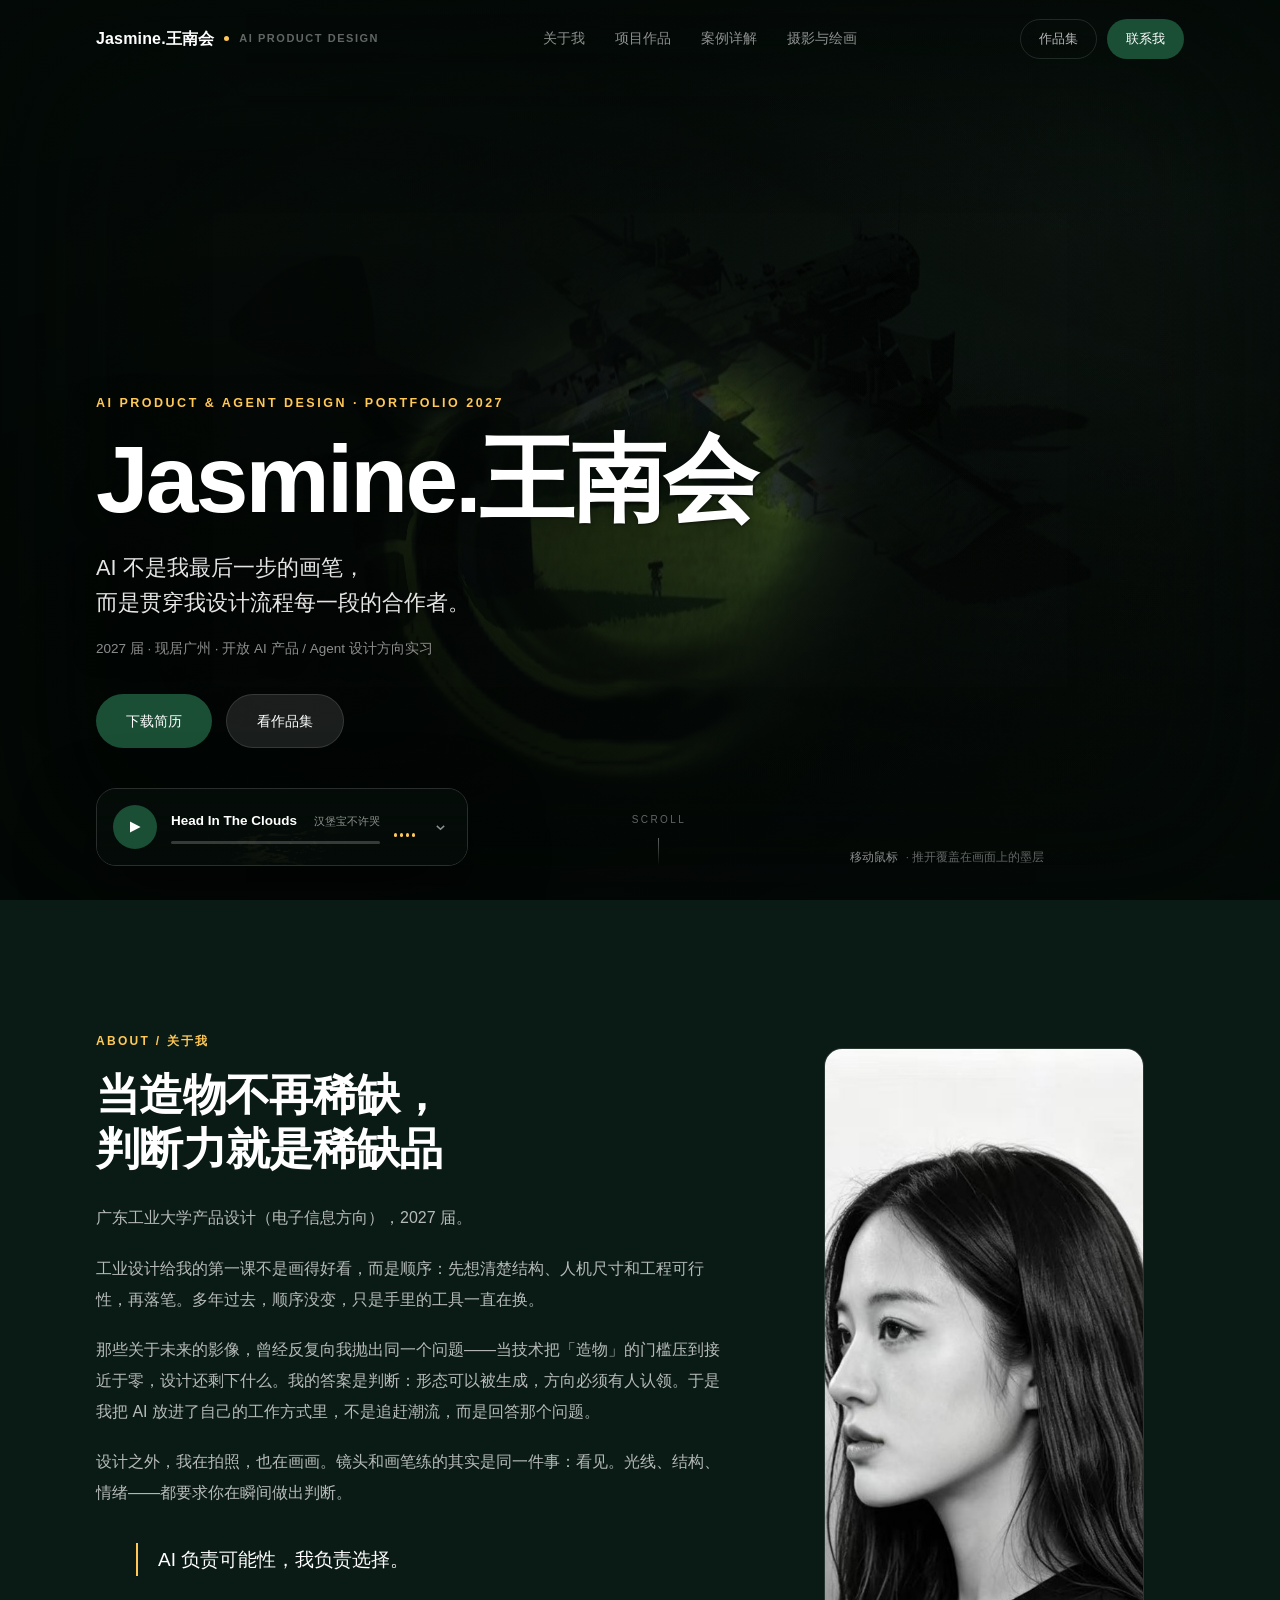
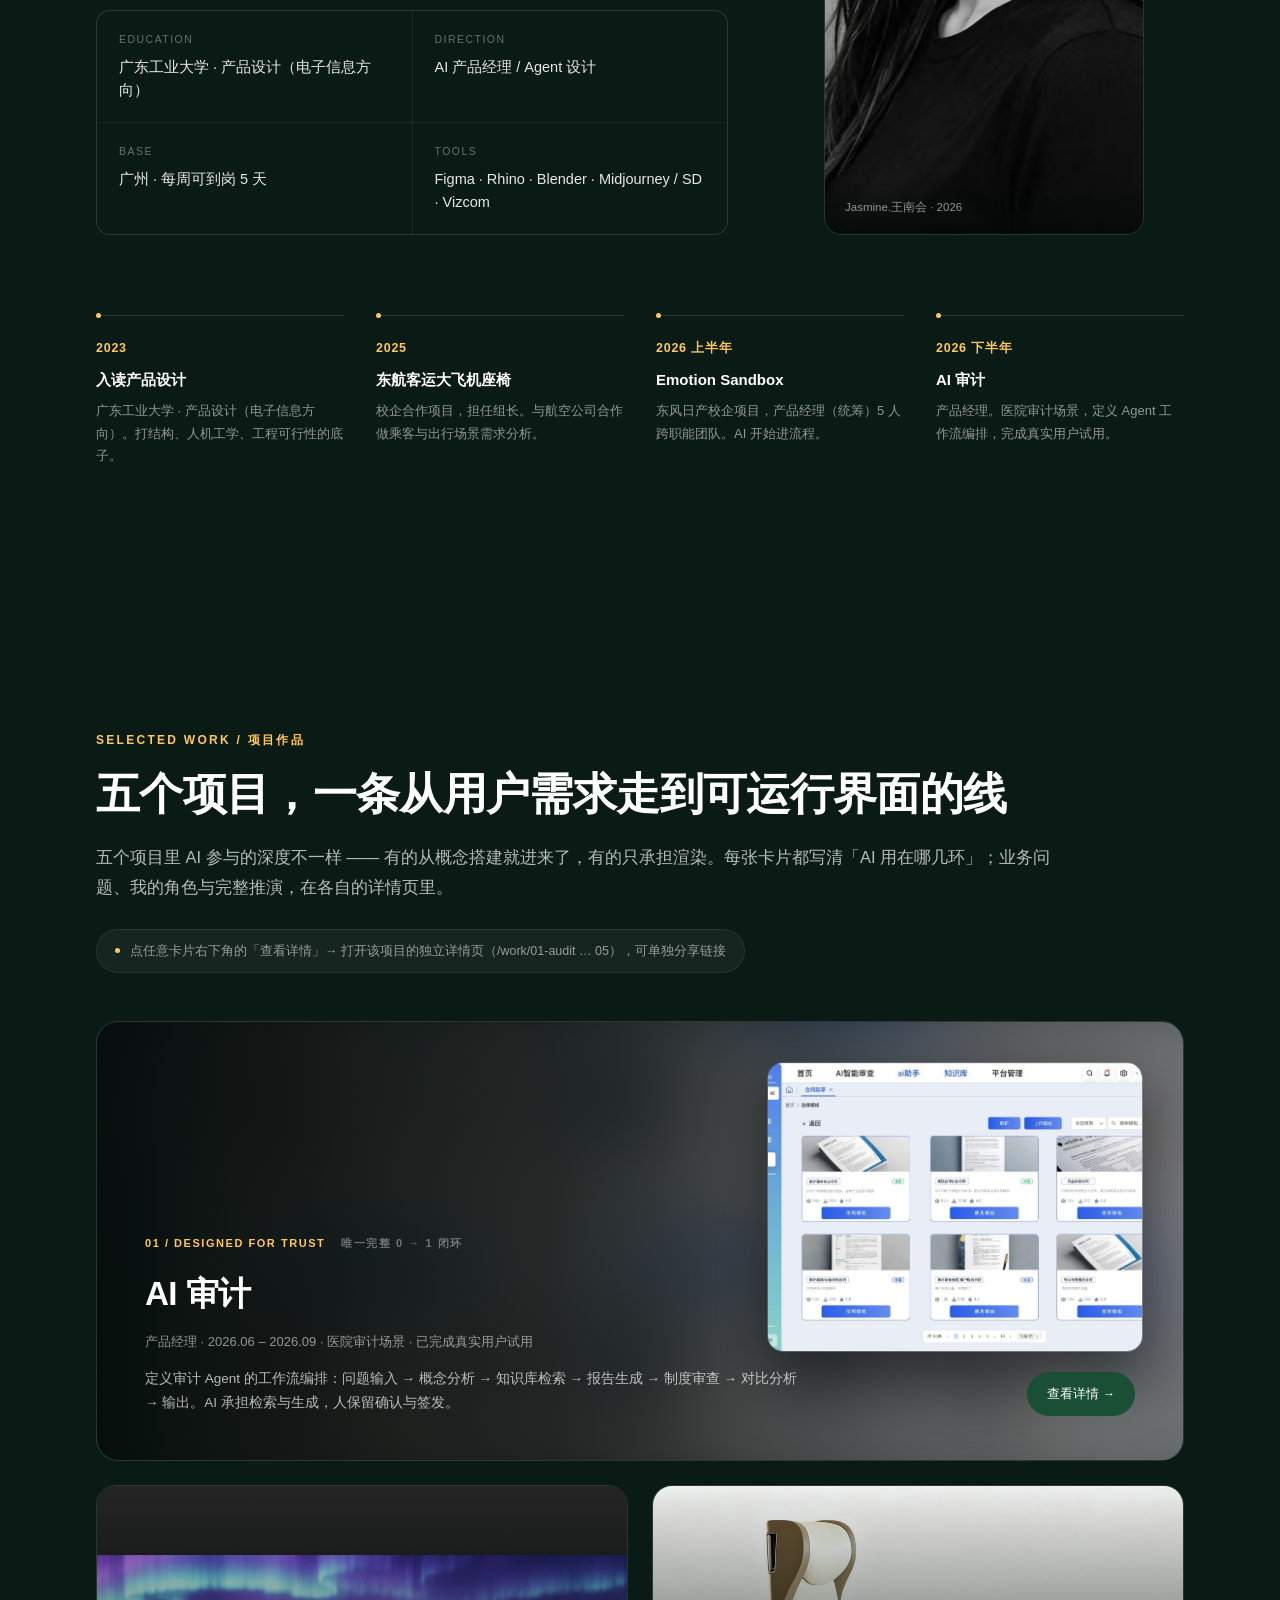
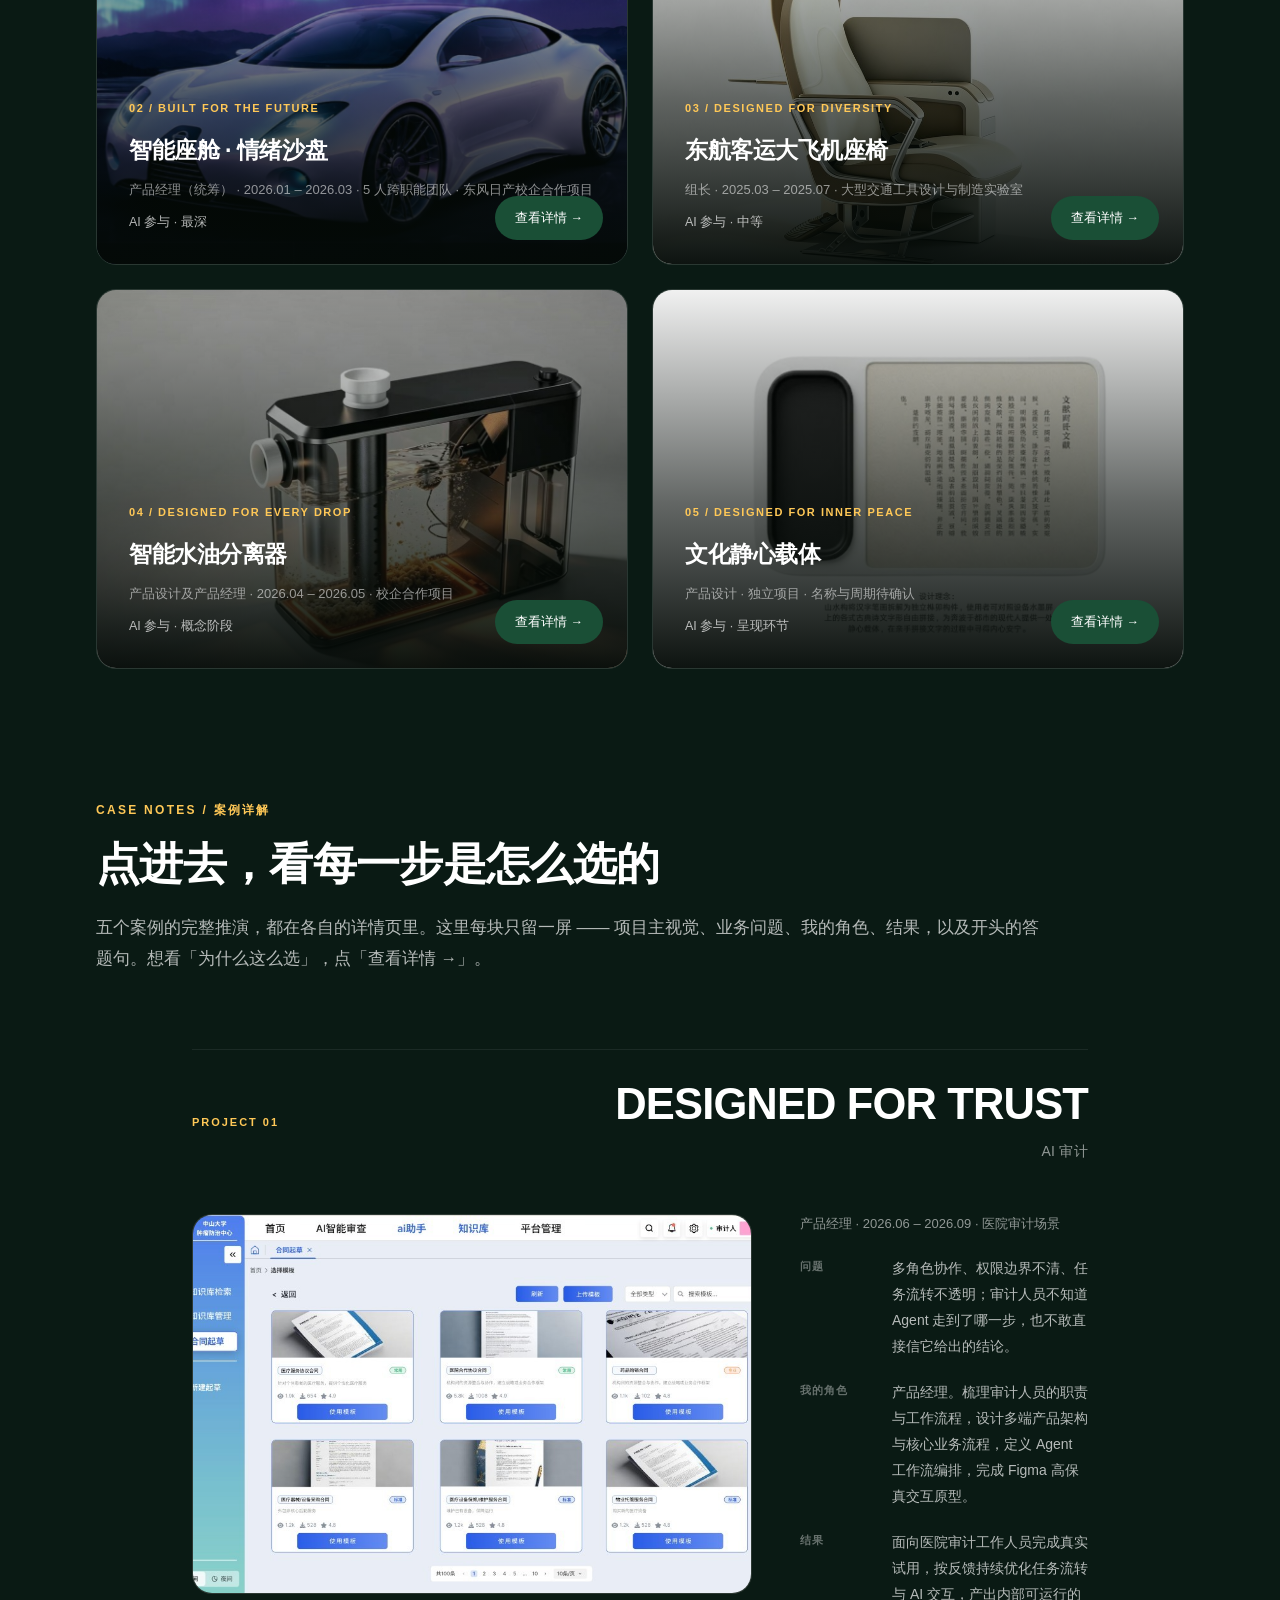
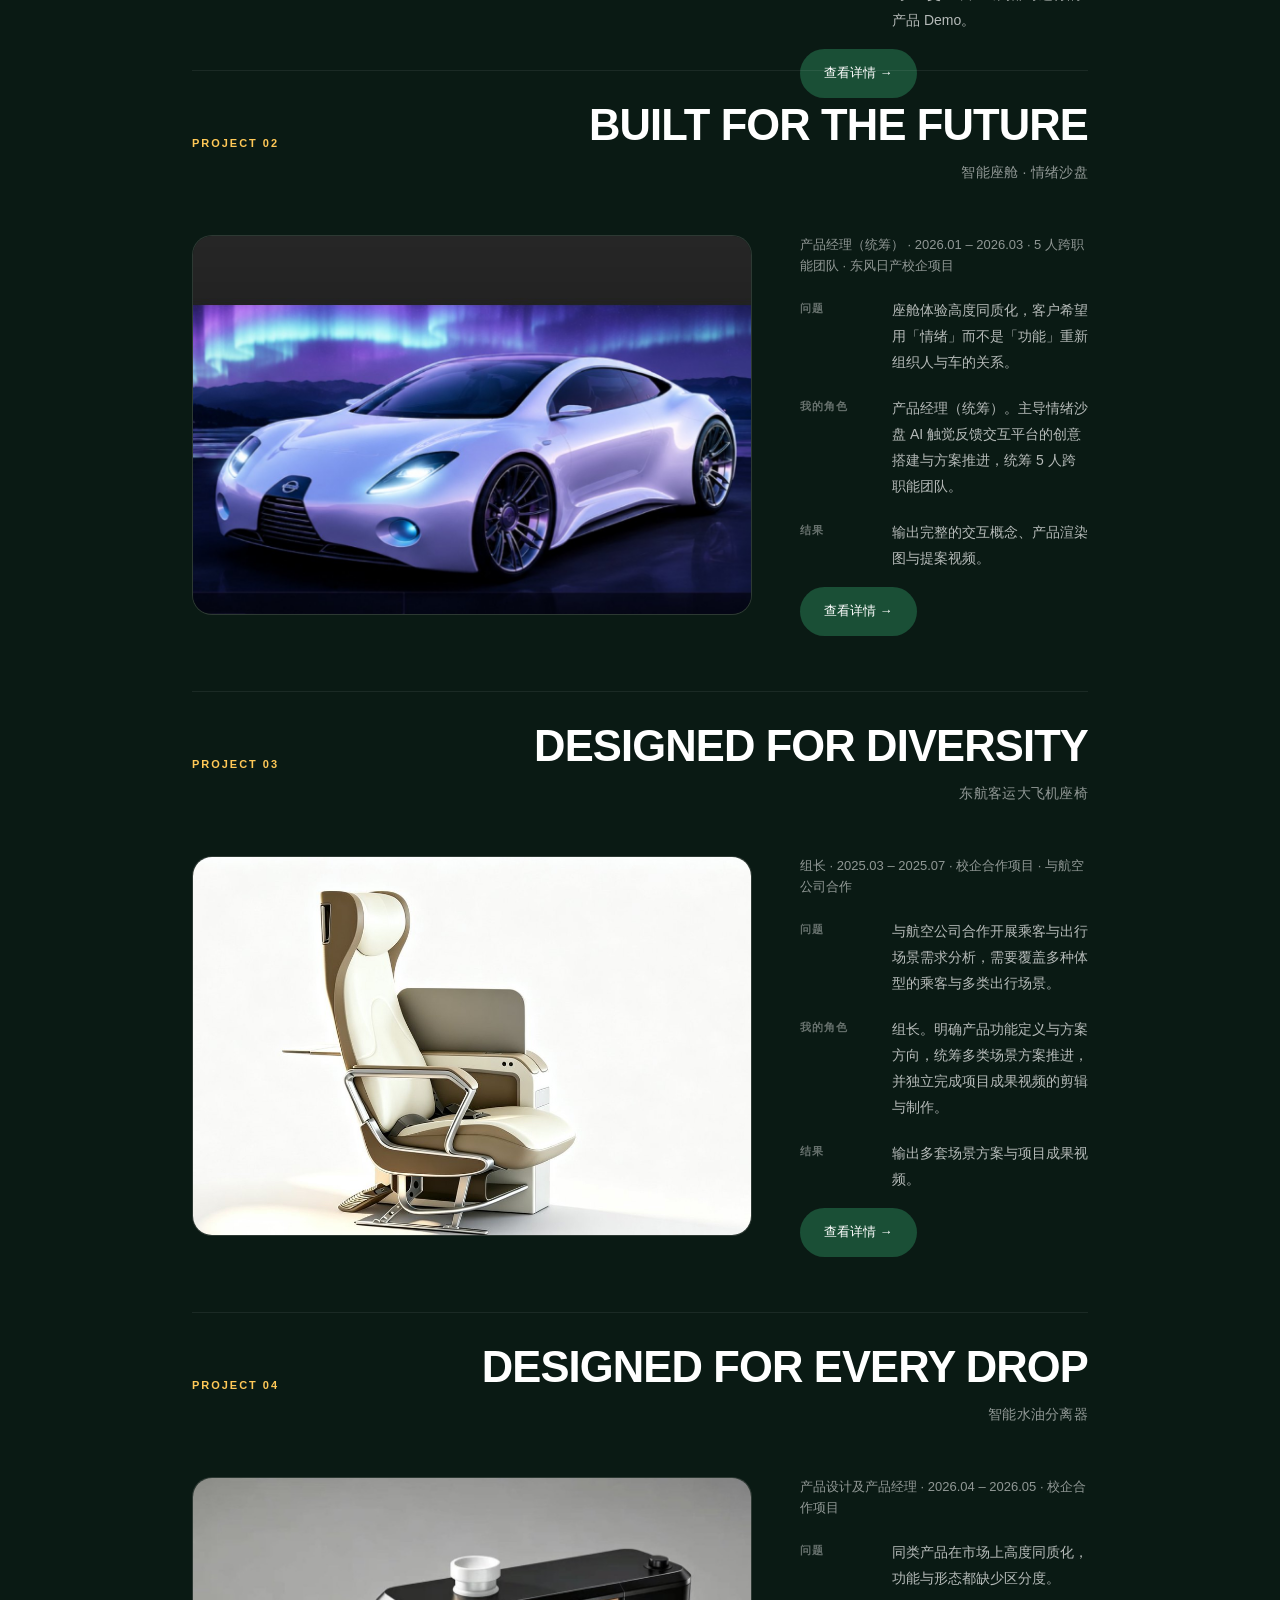
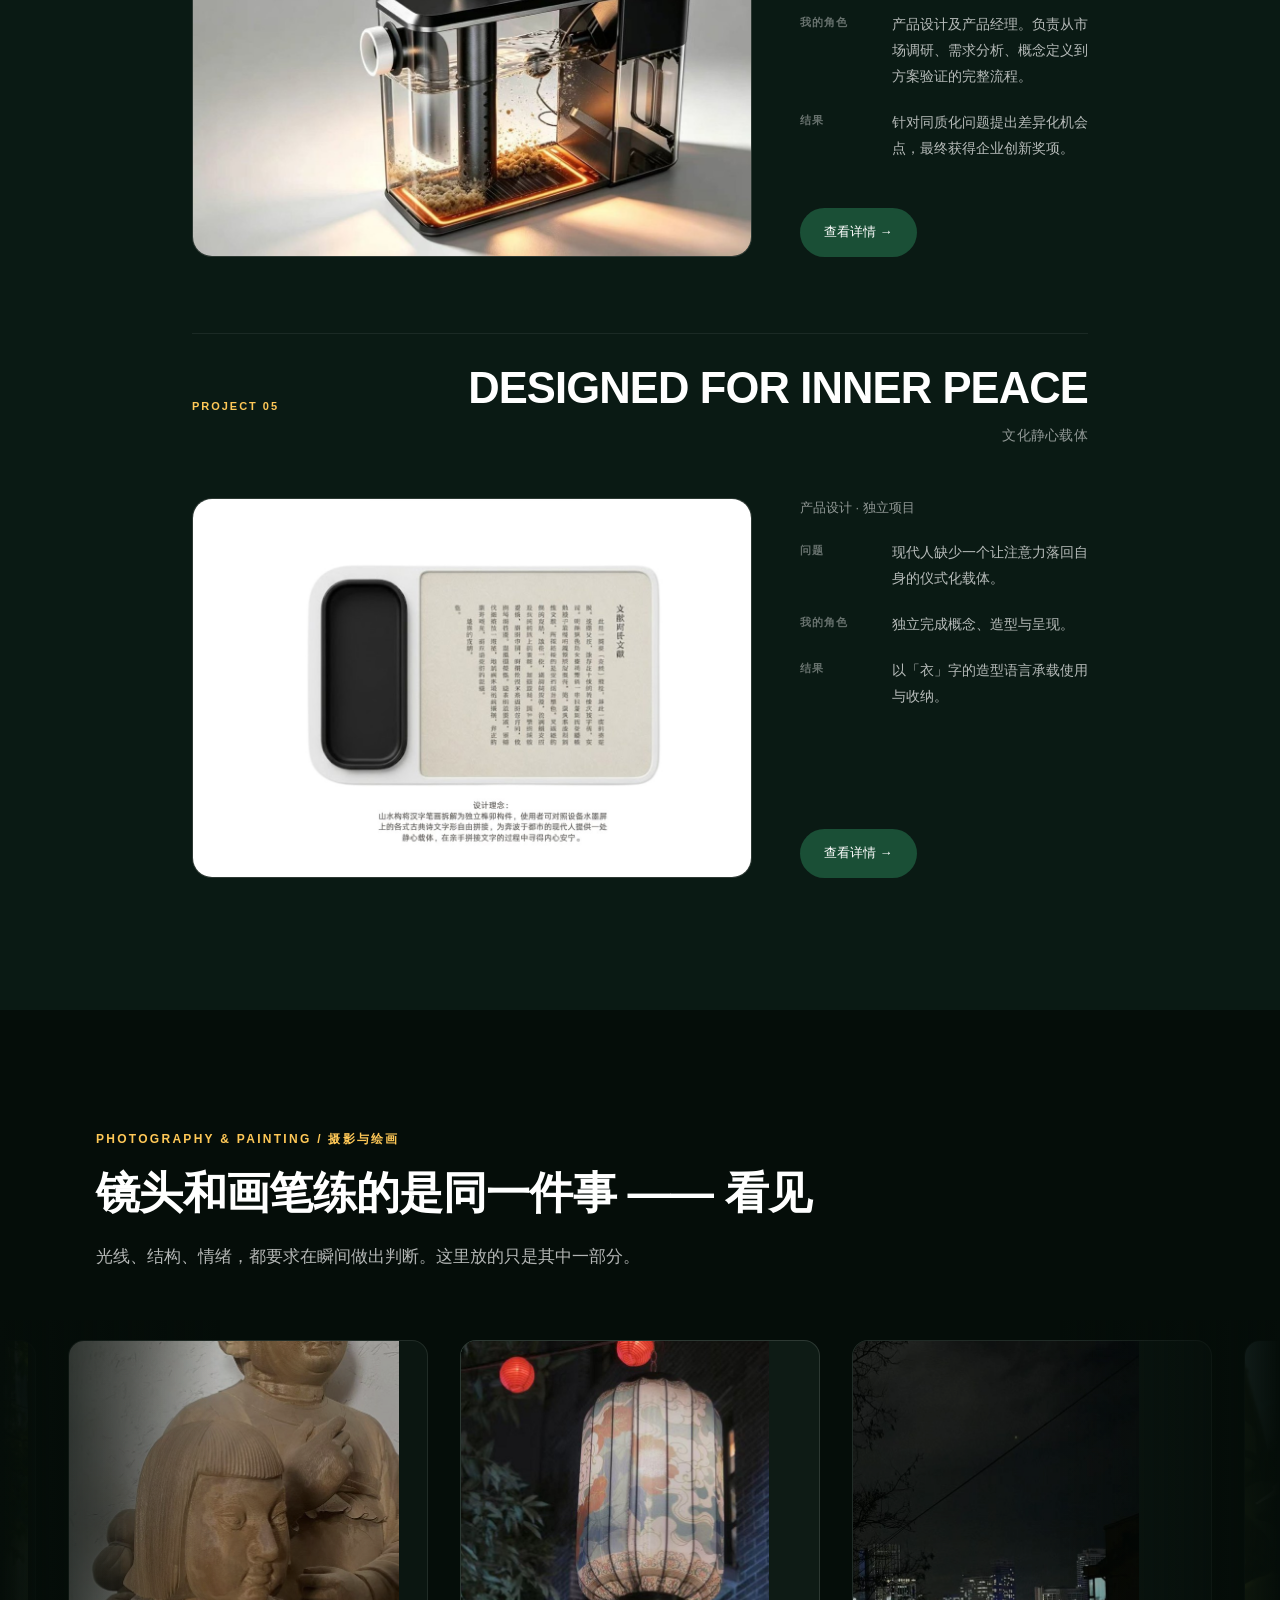
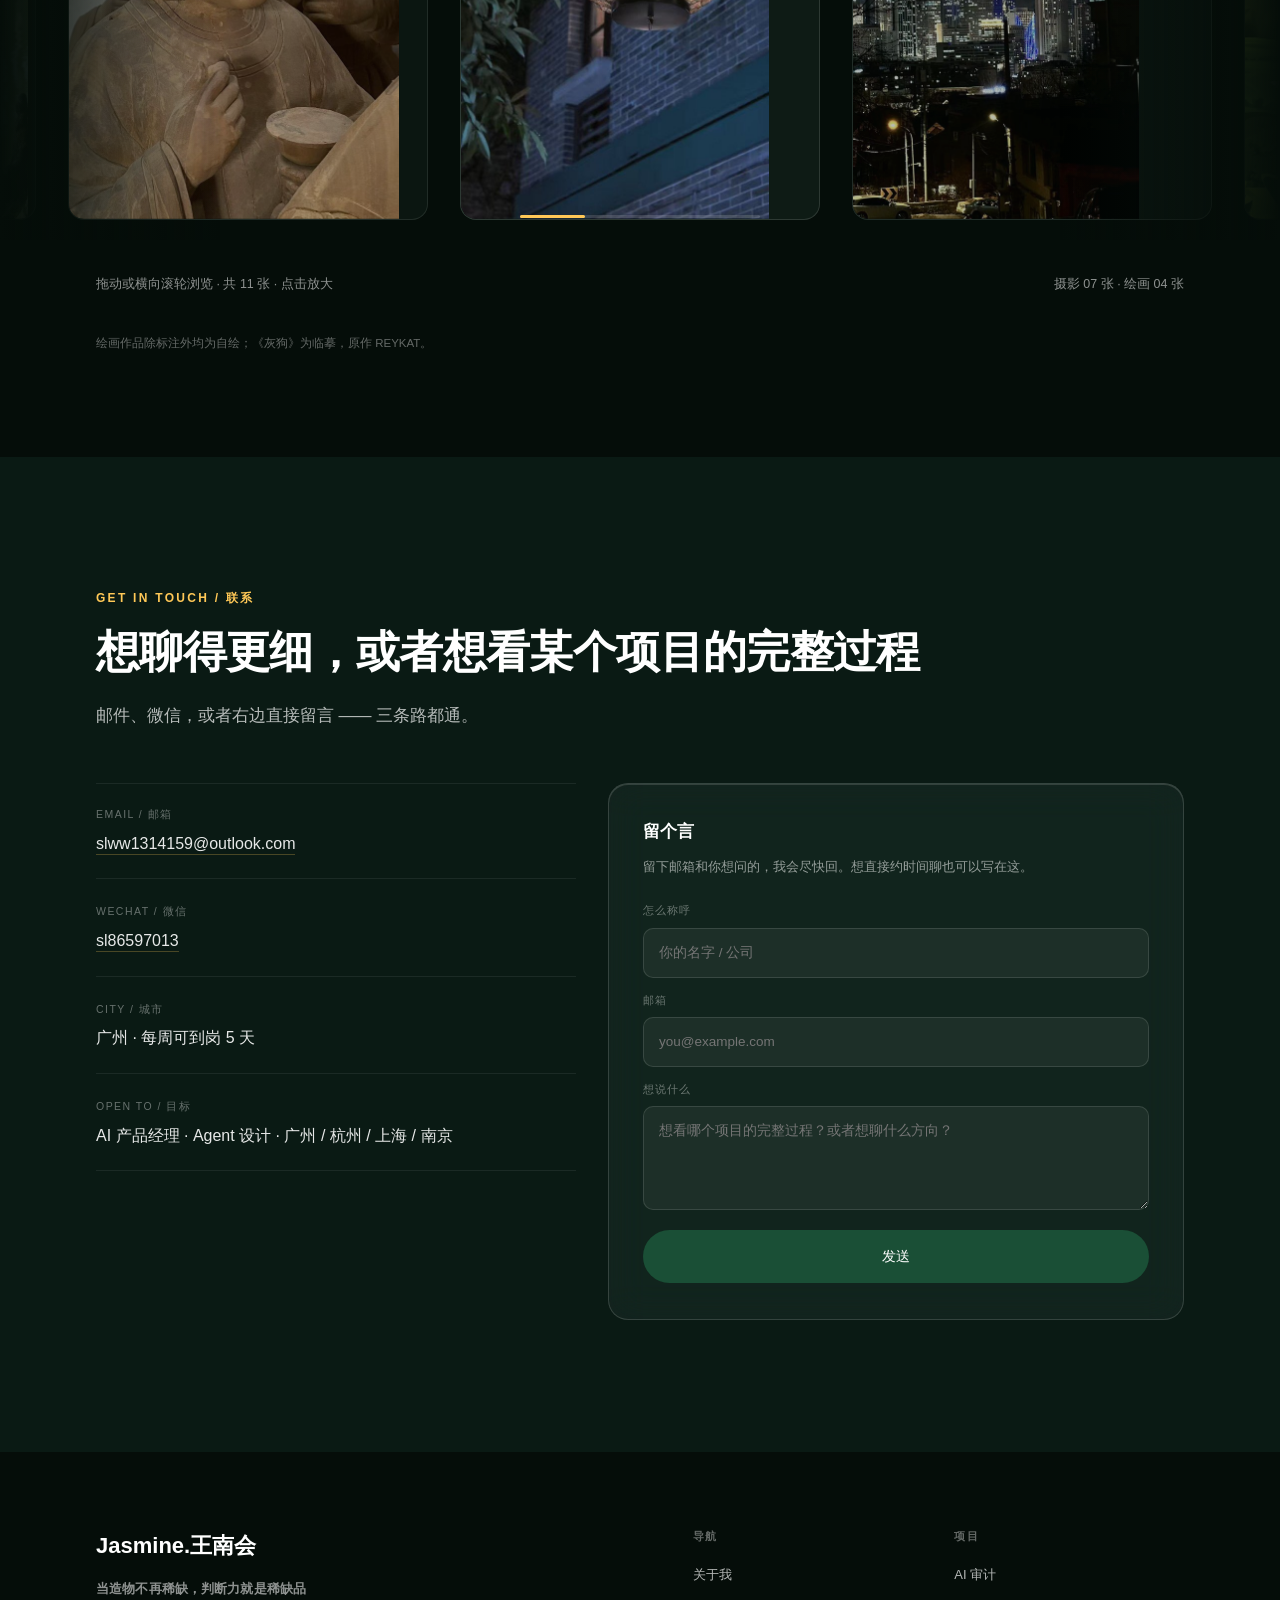
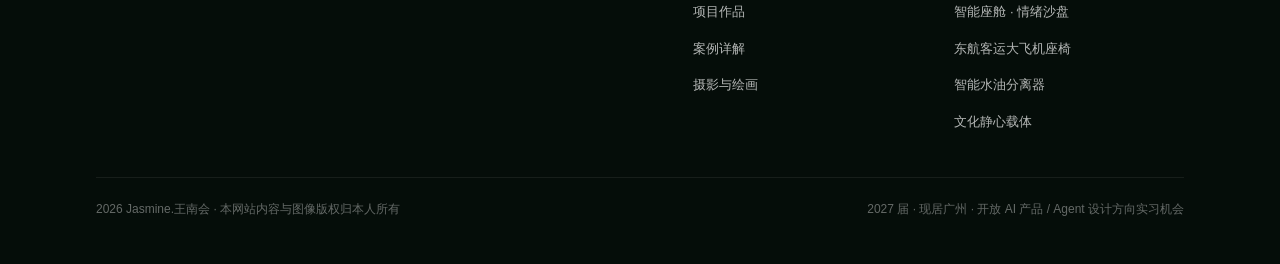
==== commit 29e7f461: "revert: 移除指针引力光标特效，恢复上一版 仅还原 6 个页面与 site.css，视频与其它内容不变。" ====
--- a/index.html
+++ b/index.html
@@ -523,6 +523,5 @@
 <script src="assets/js/fluid-reveal.js"></script>
 <script src="assets/js/scroll-mask.js"></script>
 <script src="assets/js/site.js"></script>
-<script src="assets/js/cursor.js"></script>
 </body>
 </html>
--- a/assets/css/site.css
+++ b/assets/css/site.css
@@ -1,799 +1,683 @@
-/* ==========================================================================
-   Jasmine.王南会 · 个人作品集
-   视觉系统：深林绿 / 翠绿 / 金黄  ·  Wanderly 基调
-   ========================================================================== */
-
-/* ---------- 1. Tokens ---------- */
-:root{
-  --bg:            #0A1A14;
-  --bg-deep:       #050D09;
-  --bg-panel:      #0E1B15;
-  --brand:         #1A4F36;
-  --brand-lite:    #226244;
-  --gold:          #FFC857;
-  --ink:           #FFFFFF;
-  --ink-90:        rgba(255,255,255,.90);
-  --ink-70:        rgba(255,255,255,.70);
-  --ink-55:        rgba(255,255,255,.55);
-  --ink-38:        rgba(255,255,255,.38);
-  --ink-22:        rgba(255,255,255,.22);
-  --line:          rgba(255,255,255,.12);
-  --line-soft:     rgba(255,255,255,.07);
-  --edge:          rgba(255,255,255,.13);   /* 图片内描边 */
-
-  --pad:           96px;                     /* 版心左右留白 */
-  --wrap:          1312px;                   /* 版心宽度 */
-  --r-card:        18px;
-  --r-sm:          12px;
-
-  --dur-fast:      180ms;
-  --dur-base:      420ms;
-  --dur-cinema:    760ms;
-  --ease:          cubic-bezier(.16,1,.3,1);
-
-  --font-cn: "Inter","Source Han Sans CN","Noto Sans SC","PingFang SC","Hiragino Sans GB","Microsoft YaHei",sans-serif;
-}
-
-/* ---------- 2. Reset ---------- */
-*,*::before,*::after{ box-sizing:border-box; }
-html{ scroll-behavior:smooth; -webkit-text-size-adjust:100%; }
-body{
-  margin:0; background:var(--bg); color:var(--ink);
-  font-family:var(--font-cn); font-size:16px; line-height:1.6;
-  font-feature-settings:"kern" 1,"liga" 1;
-  -webkit-font-smoothing:antialiased; text-rendering:optimizeLegibility;
-  overflow-x:hidden;
-}
-img{ display:block; max-width:100%; }
-a{ color:inherit; text-decoration:none; }
-button{ font:inherit; color:inherit; background:none; border:0; cursor:pointer; }
-h1,h2,h3,h4,p{ margin:0; }
-ul{ margin:0; padding:0; list-style:none; }
-::selection{ background:var(--gold); color:#08150F; }
-
-/* 滚动条 */
-::-webkit-scrollbar{ width:10px; }
-::-webkit-scrollbar-track{ background:var(--bg-deep); }
-::-webkit-scrollbar-thumb{ background:rgba(255,255,255,.14); border-radius:99px; }
-::-webkit-scrollbar-thumb:hover{ background:rgba(255,255,255,.24); }
-
-/* ---------- 3. Layout ---------- */
-.wrap{ width:100%; max-width:var(--wrap); margin-inline:auto; padding-inline:0; }
-.section{ padding:132px var(--pad); position:relative; }
-.section--tight{ padding-top:0; }
-
-.eyebrow{
-  font-size:12px; letter-spacing:.19em; text-transform:uppercase;
-  color:var(--gold); font-weight:600;
-}
-.h2{
-  font-size:clamp(28px,3.4vw,46px); line-height:1.24; font-weight:700;
-  letter-spacing:-.015em; margin-top:18px; max-width:1020px;
-}
-.lead{
-  margin-top:20px; font-size:16.5px; line-height:1.85;
-  color:var(--ink-70); max-width:960px;
-}
-.hairline{ height:1px; background:var(--line-soft); }
-
-/* 玻璃态：全站统一配方 */
-.glass{
-  background:rgba(255,255,255,.045);
-  backdrop-filter:blur(18px) saturate(1.25);
-  -webkit-backdrop-filter:blur(18px) saturate(1.25);
-  border:1px solid rgba(255,255,255,.15);
-  box-shadow:inset 0 1px 0 rgba(255,255,255,.14);
-}
-
-/* 进入动效 · 叙事层 */
-.rv{ opacity:0; transform:translateY(28px);
-     transition:opacity var(--dur-base) var(--ease), transform var(--dur-base) var(--ease); }
-.rv.in{ opacity:1; transform:none; }
-
-/* ---------- 4. Nav ---------- */
-.nav{
-  position:fixed; inset:0 0 auto 0; z-index:80; height:78px;
-  display:flex; align-items:center; padding-inline:var(--pad);
-  transition:background var(--dur-base) var(--ease), backdrop-filter var(--dur-base), border-color var(--dur-base);
-  border-bottom:1px solid transparent;
-}
-.nav.solid{
-  background:rgba(10,26,20,.82);
-  backdrop-filter:blur(20px) saturate(1.3);
-  -webkit-backdrop-filter:blur(20px) saturate(1.3);
-  border-bottom-color:var(--line-soft);
-}
-.nav__in{ width:100%; max-width:var(--wrap); margin-inline:auto;
-          display:flex; align-items:center; justify-content:space-between; gap:32px; }
-.nav__brand{ display:flex; align-items:center; gap:10px; font-weight:700; font-size:16px; letter-spacing:.01em; }
-.nav__dot{ width:5px; height:5px; border-radius:50%; background:var(--gold); }
-.nav__tag{ font-size:11px; letter-spacing:.14em; color:var(--ink-38); text-transform:uppercase; }
-.nav__links{ display:flex; gap:30px; }
-.nav__link{ font-size:13.5px; color:var(--ink-55); transition:color var(--dur-fast); position:relative; }
-.nav__link::after{
-  content:''; position:absolute; left:0; right:0; bottom:-6px; height:1px;
-  background:var(--gold); transform:scaleX(0); transform-origin:left;
-  transition:transform var(--dur-base) var(--ease);
-}
-.nav__link:hover{ color:var(--ink); }
-.nav__link:hover::after{ transform:scaleX(1); }
-.nav__acts{ display:flex; gap:10px; }
-.pill{
-  display:inline-flex; align-items:center; gap:8px;
-  padding:9px 18px; border-radius:999px; font-size:12.5px;
-  border:1px solid var(--line); color:var(--ink-70);
-  transition:all var(--dur-fast) var(--ease);
-}
-.pill:hover{ border-color:rgba(255,255,255,.34); color:var(--ink); background:rgba(255,255,255,.06); }
-.pill--solid{ background:var(--brand); border-color:transparent; color:#fff; }
-.pill--solid:hover{ background:var(--brand-lite); }
-
-.nav__burger{ display:none; width:40px; height:40px; position:relative; }
-.nav__burger i{ position:absolute; left:10px; right:10px; height:1.5px; background:var(--ink); transition:transform var(--dur-fast); }
-.nav__burger i:nth-child(1){ top:16px; } .nav__burger i:nth-child(2){ top:23px; }
-
-/* ---------- 5. Hero + Shader Reveal ---------- */
-.hero{
-  position:relative; min-height:100vh; min-height:100svh;
-  display:flex; flex-direction:column; justify-content:flex-end;
-  overflow:hidden; background:var(--bg-deep);
-}
-.hero__stage{ position:absolute; inset:0; z-index:0; }
-/* 底层静态图：WebGL 不可用时它就是全部 */
-.hero__base{
-  position:absolute; inset:0; width:100%; height:100%;
-  object-fit:cover; object-position:50% 46%;
-  transform:scale(1.04);
-}
-.hero__canvas{ position:absolute; inset:0; width:100%; height:100%; display:block; opacity:0;
-  transition:opacity 900ms var(--ease); }
-.hero__canvas.live{ opacity:1; }
-/* 暗场：让文字永远可读 */
-.hero__scrim{
-  position:absolute; inset:0; z-index:1; pointer-events:none;
-  background:
-    linear-gradient(90deg, rgba(4,10,7,.92) 0%, rgba(4,10,7,.60) 38%, rgba(4,10,7,.10) 72%, rgba(4,10,7,0) 100%),
-    linear-gradient(0deg, rgba(4,10,7,.94) 0%, rgba(4,10,7,.34) 32%, rgba(4,10,7,0) 62%),
-    linear-gradient(180deg, rgba(4,10,7,.80) 0%, rgba(4,10,7,0) 26%);
-}
-/* 顶部墨绿基调罩：把外部影像统一进品牌色 */
-.hero__tint{
-  position:absolute; inset:0; z-index:2; pointer-events:none;
-  background:radial-gradient(120% 88% at 22% 74%, rgba(10,26,20,.62) 0%, rgba(4,10,7,.12) 58%, rgba(4,10,7,0) 100%);
-  mix-blend-mode:multiply;
-}
-
-.hero__grade{
-  position:absolute; inset:0; z-index:3; pointer-events:none;
-  box-shadow:inset 0 0 150px 34px rgba(4,10,7,.58);
-}
-/* 静态兜底：着色器不可用（低端设备 / 无 WebGL / 减少动态）时加强暗场，
-   让静态影像本身站得住，而不是「等着被揭示」的样子 */
-.hero--static .hero__scrim{
-  background:
-    linear-gradient(90deg, rgba(4,10,7,.96) 0%, rgba(4,10,7,.80) 40%, rgba(4,10,7,.32) 74%, rgba(4,10,7,.16) 100%),
-    linear-gradient(0deg, rgba(4,10,7,.96) 0%, rgba(4,10,7,.54) 34%, rgba(4,10,7,.12) 68%),
-    linear-gradient(180deg, rgba(4,10,7,.86) 0%, rgba(4,10,7,.06) 28%);
-}
-.hero--static .hero__base{ filter:saturate(.92) contrast(1.03); }
-.hero--static .hero__grade{ box-shadow:inset 0 0 190px 46px rgba(4,10,7,.74); }
-/* 液态揭示会把亮部带上来，给文字留一层阴影兜底 */
-.hero__eyebrow,.hero__name,.hero__claim,.hero__meta{
-  text-shadow:0 2px 26px rgba(4,10,7,.78), 0 1px 3px rgba(4,10,7,.62);
-}
-
-.hero__body{
-  position:relative; z-index:5; padding:0 var(--pad) 40px;
-}
-.hero__inner{ width:100%; max-width:var(--wrap); margin-inline:auto; }
-.hero__eyebrow{ font-size:12.5px; letter-spacing:.2em; color:var(--gold); font-weight:600; text-transform:uppercase; }
-.hero__name{
-  font-size:clamp(52px,7.4vw,96px); line-height:1.02; font-weight:800;
-  letter-spacing:-.03em; margin-top:18px;
-}
-.hero__name span{ display:inline-block; }
-.hero__claim{
-  margin-top:22px; font-size:clamp(17px,1.7vw,24px); line-height:1.62;
-  color:var(--ink-90); max-width:640px; font-weight:400;
-}
-.hero__meta{ margin-top:18px; font-size:13.5px; color:var(--ink-55); }
-.hero__btns{ margin-top:34px; display:flex; gap:14px; flex-wrap:wrap; }
-.btn{
-  display:inline-flex; align-items:center; gap:10px;
-  padding:15px 30px; border-radius:999px; font-size:14px; font-weight:500;
-  transition:all var(--dur-fast) var(--ease);
-}
-.btn--solid{ background:var(--brand); color:#fff; }
-.btn--solid:hover{ background:var(--brand-lite); transform:translateY(-2px); box-shadow:0 14px 34px rgba(26,79,54,.5); }
-.btn--ghost{ background:rgba(255,255,255,.10); border:1px solid var(--line); color:#fff; }
-.btn--ghost:hover{ background:rgba(255,255,255,.18); transform:translateY(-2px); }
-
-.hero__foot{
-  position:relative; z-index:5; padding:0 var(--pad) 34px;
-  display:flex; align-items:flex-end; justify-content:space-between; gap:24px;
-}
-.hero__foot .wrap{ display:flex; align-items:flex-end; justify-content:space-between; gap:24px; }
-
-.scrollcue{ display:flex; flex-direction:column; align-items:center; gap:10px; margin-inline:auto; }
-.scrollcue span{ font-size:10px; letter-spacing:.24em; color:var(--ink-38); }
-.scrollcue i{ display:block; width:1px; height:28px; background:linear-gradient(180deg,var(--ink-38),transparent); animation:cue 2.4s infinite; }
-@keyframes cue{ 0%,100%{ opacity:.25; transform:translateY(0);} 50%{ opacity:1; transform:translateY(6px);} }
-.hint-drag{
-  font-size:11.5px; color:var(--ink-38); margin-inline-end:auto;
-  display:flex; align-items:center; gap:8px;
-}
-.hint-drag b{ font-weight:500; color:var(--ink-55); }
-
-/* ---------- 6. 音乐坞 · Shader Card ---------- */
-.dock{
-  position:relative; z-index:6; width:372px; max-width:100%;
-  border-radius:20px; overflow:hidden; isolation:isolate;
-  border:1px solid rgba(255,255,255,.16);
-  box-shadow:0 28px 70px rgba(0,0,0,.55), inset 0 1px 0 rgba(255,255,255,.13);
-  transition:box-shadow var(--dur-base) var(--ease);
-}
-.dock__shader{ position:absolute; inset:0; z-index:0; }
-.dock__shader canvas{ width:100%; height:100%; display:block; }
-.dock__glow{
-  position:absolute; inset:0; z-index:1; pointer-events:none;
-  background:linear-gradient(180deg, rgba(4,10,7,.42) 0%, rgba(4,10,7,.72) 58%, rgba(4,10,7,.88) 100%);
-}
-.dock__ui{ position:relative; z-index:2; }
-.dock__bar{ display:flex; align-items:center; gap:14px; padding:16px; min-height:76px; }
-.dock__play{
-  width:44px; height:44px; flex:0 0 44px; border-radius:50%;
-  background:var(--brand); display:grid; place-items:center;
-  transition:transform var(--dur-fast) var(--ease), background var(--dur-fast);
-}
-.dock__play:hover{ transform:scale(1.07); background:var(--brand-lite); }
-.dock__play svg{ width:14px; height:14px; fill:#fff; }
-.dock__info{ flex:1; min-width:0; }
-.dock__row{ display:flex; align-items:baseline; justify-content:space-between; gap:12px; }
-.dock__title{ font-size:13.5px; font-weight:600; white-space:nowrap; overflow:hidden; text-overflow:ellipsis; }
-.dock__artist{ font-size:11px; color:var(--ink-55); white-space:nowrap; }
-.dock__bar-track{ margin-top:9px; height:3px; border-radius:99px; background:rgba(255,255,255,.20); position:relative; overflow:hidden; }
-.dock__bar-fill{ position:absolute; inset:0 auto 0 0; width:0%; border-radius:99px; background:var(--gold); transition:width 240ms linear; }
-.dock__eq{ display:flex; align-items:flex-end; gap:3px; height:20px; }
-.dock__eq i{ width:3px; border-radius:99px; background:var(--gold); height:20%; transition:height 140ms var(--ease); }
-.dock__toggle{ width:22px; height:22px; display:grid; place-items:center; color:var(--ink-55); border-radius:50%; transition:all var(--dur-fast); }
-.dock__toggle:hover{ color:#fff; background:rgba(255,255,255,.10); }
-.dock__toggle svg{ width:11px; height:11px; stroke:currentColor; fill:none; stroke-width:1.6; }
-.dock__toggle svg{ transition:transform var(--dur-base) var(--ease); }
-.dock.open .dock__toggle svg{ transform:rotate(180deg); }
-
-.dock__panel{
-  display:grid; grid-template-rows:0fr; transition:grid-template-rows var(--dur-base) var(--ease);
-}
-.dock.open .dock__panel{ grid-template-rows:1fr; }
-.dock__panel > div{ overflow:hidden; }
-.dock__panel-in{ padding:0 16px 16px; }
-.wave{ display:flex; align-items:flex-end; gap:3px; height:48px; margin-bottom:16px; }
-.wave i{ flex:1; border-radius:99px; background:var(--gold); opacity:.34; height:20%;
-         transition:height var(--dur-fast) var(--ease), opacity var(--dur-base); }
-.wave i.on{ opacity:1; }
-.dock__vol{ display:flex; align-items:center; gap:10px; height:16px; }
-.dock__vol svg{ width:14px; height:14px; stroke:var(--ink-70); fill:none; stroke-width:1.5; flex:0 0 14px; }
-.dock__vol-track{ flex:1; height:3px; border-radius:99px; background:rgba(255,255,255,.20); position:relative; cursor:pointer; }
-.dock__vol-fill{ position:absolute; inset:0 auto 0 0; width:60%; border-radius:99px; background:rgba(255,255,255,.78); }
-.dock__vol-num{ font-size:10px; color:var(--ink-55); width:18px; text-align:right; }
-.dock__div{ height:1px; background:rgba(255,255,255,.12); margin:14px 0; }
-.dock__plist{ display:flex; flex-direction:column; gap:2px; }
-.dock__track{
-  display:flex; align-items:center; gap:10px; padding:6px 8px; border-radius:8px;
-  font-size:12px; color:var(--ink-55); cursor:pointer; transition:all var(--dur-fast);
-}
-.dock__track:hover{ background:rgba(255,255,255,.07); color:var(--ink-90); }
-.dock__track.cur{ color:var(--gold); }
-.dock__track b{ font-weight:400; flex:1; white-space:nowrap; overflow:hidden; text-overflow:ellipsis; }
-.dock__track time{ font-size:10.5px; opacity:.6; font-variant-numeric:tabular-nums; }
-
-/* ---------- 7. 关于我 ---------- */
-.about__row{ display:grid; grid-template-columns:1fr 400px; gap:56px; align-items:stretch; }
-.about__body p{ font-size:16px; line-height:1.92; color:var(--ink-70); }
-.about__body p + p{ margin-top:20px; }
-.about__q{ margin-top:34px; padding-left:20px; border-left:2px solid var(--gold); }
-.about__q p{ font-size:19px; line-height:1.75; color:var(--ink); font-weight:500; }
-.about__facts{ margin-top:34px; display:grid; grid-template-columns:repeat(2,1fr); gap:1px;
-               background:var(--line-soft); border:1px solid var(--line-soft); border-radius:14px; overflow:hidden; }
-.about__fact{ background:var(--bg); padding:20px 22px; }
-.about__fact dt{ font-size:10.5px; letter-spacing:.14em; color:var(--ink-38); text-transform:uppercase; }
-.about__fact dd{ margin:8px 0 0; font-size:14.5px; color:var(--ink-90); line-height:1.6; }
-.about__photo{ position:relative; border-radius:var(--r-card); overflow:hidden; border:1px solid var(--edge); }
-.about__photo img{ width:100%; height:100%; object-fit:cover; }
-.about__photo figcaption{
-  position:absolute; left:0; right:0; bottom:0; padding:18px 20px;
-  background:linear-gradient(0deg, rgba(4,10,7,.92), transparent);
-  font-size:11.5px; color:var(--ink-55);
-}
-
-.timeline{ margin-top:64px; display:grid; grid-template-columns:repeat(4,1fr); gap:32px; }
-.tl{ position:relative; padding-top:22px; border-top:1px solid var(--line); }
-.tl::before{ content:''; position:absolute; top:-3px; left:0; width:5px; height:5px; border-radius:50%; background:var(--gold); }
-.tl__yr{ font-size:12.5px; color:var(--gold); font-weight:600; letter-spacing:.06em; }
-.tl__t{ margin-top:10px; font-size:15px; font-weight:600; }
-.tl__d{ margin-top:8px; font-size:13px; line-height:1.7; color:var(--ink-55); }
-
-/* ---------- 9. 项目作品 Bento ---------- */
-.hintbar{
-  margin-top:26px; display:inline-flex; align-items:center; gap:10px;
-  padding:11px 18px; border-radius:999px; font-size:12.5px; color:var(--ink-55);
-  background:rgba(255,255,255,.05); border:1px solid var(--line-soft);
-}
-.hintbar i{ width:5px; height:5px; border-radius:50%; background:var(--gold); }
-
-.bento{ margin-top:48px; display:grid; grid-template-columns:repeat(2,1fr); gap:24px; }
-.bento__wide{ grid-column:1 / -1; position:relative; height:440px; border-radius:22px; overflow:hidden; border:1px solid var(--edge); }
-.bento__cover{ position:absolute; inset:0; }
-.bento__cover img{ width:100%; height:100%; object-fit:cover; transition:transform 1.1s var(--ease); }
-.bento__wide:hover .bento__cover img{ transform:scale(1.035); }
-.bento__ov{
-  position:absolute; inset:0;
-  background:linear-gradient(90deg, rgba(4,10,7,.95) 0%, rgba(4,10,7,.72) 42%, rgba(4,10,7,.15) 78%, rgba(4,10,7,.05) 100%);
-}
-.bento__body{ position:absolute; left:48px; bottom:44px; max-width:660px; }
-.bento__row{ display:flex; align-items:center; gap:16px; font-size:11px; letter-spacing:.14em; font-weight:600; }
-.bento__claim{ color:var(--gold); }
-.bento__depth{ color:var(--ink-38); }
-.bento__title{ margin-top:14px; font-size:clamp(26px,2.6vw,34px); font-weight:700; letter-spacing:-.02em; }
-.bento__meta{ margin-top:12px; font-size:13px; color:var(--ink-55); }
-.bento__desc{ margin-top:14px; font-size:13.5px; line-height:1.82; color:var(--ink-70); }
-.bento__shot{
-  position:absolute; right:40px; top:40px; width:376px; height:290px;
-  border-radius:16px; overflow:hidden; border:1px solid var(--edge);
-  box-shadow:0 26px 60px rgba(0,0,0,.5);
-}
-.bento__shot img{ width:100%; height:100%; object-fit:cover; object-position:top center; }
-
-.bento__sm{ position:relative; height:380px; border-radius:20px; overflow:hidden; border:1px solid var(--edge); }
-.bento__sm .bento__cover img{ transition:transform .9s var(--ease); }
-.bento__sm:hover .bento__cover img{ transform:scale(1.05); }
-.bento__sm .bento__ov{ background:linear-gradient(0deg, rgba(4,10,7,.96) 0%, rgba(4,10,7,.62) 44%, rgba(4,10,7,.06) 100%); }
-.bento__sm .bento__body{ left:32px; right:32px; bottom:30px; max-width:none; }
-.bento__sm .bento__title{ font-size:23px; }
-.bento__sm .bento__desc{ font-size:12.5px; margin-top:10px; }
-.bento__go{
-  position:absolute; right:24px; bottom:24px; display:inline-flex; align-items:center; gap:8px;
-  padding:12px 20px; border-radius:999px; font-size:12.5px; font-weight:500;
-  background:var(--brand); color:#fff; transition:all var(--dur-fast) var(--ease);
-}
-.bento__sm:hover .bento__go, .bento__wide:hover .bento__go{ background:var(--brand-lite); transform:translateX(3px); }
-.bento__wide .bento__go{ right:48px; bottom:44px; }
-
-/* ---------- 10. 案例摘要 ---------- */
-.case{ padding:76px var(--pad) 0; }
-.case__band{
-  position:relative; padding:30px 0 26px; border-top:1px solid var(--line-soft);
-  display:flex; align-items:flex-start; justify-content:space-between; gap:24px;
-}
-.case__no{ font-size:11px; letter-spacing:.18em; color:var(--gold); font-weight:600; padding-top:34px; flex:0 0 auto; }
-.case__claims{ text-align:right; flex:1; }
-.case__en{ font-size:clamp(26px,3.4vw,44px); font-weight:800; letter-spacing:-.02em; line-height:1.14; }
-.case__cn{ margin-top:10px; font-size:14px; color:var(--ink-55); letter-spacing:.02em; }
-
-.case__row{ display:grid; grid-template-columns:560px 1fr; gap:48px; align-items:center;
-            max-width:var(--wrap); margin:26px auto 0; }
-.case__media{ height:380px; border-radius:20px; overflow:hidden; border:1px solid var(--edge); background:var(--bg-panel); }
-.case__media img{ width:100%; height:100%; object-fit:cover; transition:transform .9s var(--ease); }
-.case__row:hover .case__media img{ transform:scale(1.045); }
-.case__sum{ height:380px; display:flex; flex-direction:column; justify-content:space-between; }
-.case__meta{ font-size:13px; color:var(--ink-55); }
-.case__facts{ margin-top:20px; display:flex; flex-direction:column; gap:20px; }
-.case__fact{ display:grid; grid-template-columns:76px 1fr; gap:16px; align-items:start; }
-.case__fact dt{ font-size:11px; letter-spacing:.08em; color:var(--ink-38); font-weight:600; padding-top:3px; }
-.case__fact dd{ margin:0; font-size:14px; line-height:1.86; color:var(--ink-70); }
-.case__go{
-  align-self:flex-start; display:inline-flex; align-items:center; gap:8px;
-  padding:14px 24px; border-radius:999px; font-size:13px; font-weight:500;
-  background:var(--brand); color:#fff; transition:all var(--dur-fast) var(--ease);
-}
-.case__go:hover{ background:var(--brand-lite); transform:translateX(4px); }
-.footnote{ margin-top:26px; font-size:11.5px; line-height:1.7; color:var(--ink-38); }
-
-/* ---------- 12. 摄影与绘画 · Parallax Carousel ---------- */
-.photo{ background:var(--bg-deep); padding:120px 0 104px; }
-.photo__head{ padding-inline:var(--pad); }
-.photo__head .wrap{ }
-.carousel{ position:relative; margin-top:48px; height:520px; overflow:hidden; cursor:grab; }
-.carousel.dragging{ cursor:grabbing; }
-.carousel__track{ position:absolute; inset:0 auto 0 0; display:flex; gap:32px; align-items:center;
-                  padding-inline:calc(50vw - 180px); will-change:transform; }
-.plane{
-  position:relative; flex:0 0 360px; width:360px; height:480px; border-radius:16px;
-  overflow:hidden; border:1px solid var(--edge); background:var(--bg-panel);
-}
-.plane__img{ position:absolute; top:0; left:-14%; width:128%; height:100%; object-fit:cover; will-change:transform; }
-.plane__cap{
-  position:absolute; left:0; right:0; bottom:0; padding:34px 18px 16px;
-  background:linear-gradient(0deg, rgba(4,10,7,.9), transparent);
-  font-size:11.5px; color:rgba(255,255,255,.78);
-  opacity:0; transform:translateY(8px); transition:all var(--dur-base) var(--ease);
-}
-.plane:hover .plane__cap{ opacity:1; transform:none; }
-.carousel__fade{ position:absolute; top:0; bottom:0; width:220px; z-index:3; pointer-events:none; }
-.carousel__fade--l{ left:0; background:linear-gradient(90deg, var(--bg-deep) 0%, rgba(5,13,9,.52) 46%, rgba(5,13,9,0) 100%); }
-.carousel__fade--r{ right:0; background:linear-gradient(270deg, var(--bg-deep) 0%, rgba(5,13,9,.52) 46%, rgba(5,13,9,0) 100%); }
-.carousel__rail{ position:absolute; left:50%; bottom:22px; transform:translateX(-50%);
-                 width:240px; height:3px; border-radius:99px; background:rgba(255,255,255,.14); z-index:4; }
-.carousel__fill{ position:absolute; inset:0 auto 0 0; width:24%; border-radius:99px; background:var(--gold); }
-.photo__foot{ padding-inline:var(--pad); margin-top:34px; }
-.photo__foot .wrap{ display:flex; flex-direction:column; gap:14px; }
-.photo__row{ display:flex; align-items:center; justify-content:space-between; gap:20px; font-size:12.5px; color:var(--ink-55); }
-.lightbox{
-  position:fixed; inset:0; z-index:200; display:none; place-items:center;
-  background:rgba(2,6,4,.96); backdrop-filter:blur(10px); padding:48px;
-}
-.lightbox.on{ display:grid; }
-.lightbox img{ max-width:min(90vw,1300px); max-height:82vh; border-radius:12px; box-shadow:0 40px 100px rgba(0,0,0,.7); }
-.lightbox__cap{ margin-top:20px; text-align:center; font-size:13px; color:var(--ink-55); }
-.lightbox__x{ position:absolute; top:28px; right:32px; width:44px; height:44px; border-radius:50%;
-              display:grid; place-items:center; border:1px solid var(--line); color:var(--ink-70); }
-.lightbox__x:hover{ background:rgba(255,255,255,.1); color:#fff; }
-
-/* ---------- 13. 联系 ---------- */
-.contact__row{ margin-top:52px; display:grid; grid-template-columns:480px 1fr; gap:32px; align-items:start; }
-.contact__list{ display:flex; flex-direction:column; gap:2px; }
-.contact__item{ padding:22px 0; border-bottom:1px solid var(--line-soft); }
-.contact__item:first-child{ border-top:1px solid var(--line-soft); }
-.contact__label{ font-size:10.5px; letter-spacing:.14em; color:var(--ink-38); text-transform:uppercase; }
-.contact__val{ margin-top:8px; font-size:16px; color:var(--ink-90); }
-.contact__val a{
-  color:inherit; text-decoration:none; cursor:pointer;
-  border-bottom:1px solid rgba(255,200,87,.26); padding-bottom:2px;
-  transition:color var(--dur-fast) var(--ease), border-color var(--dur-fast) var(--ease);
-}
-.contact__val a:hover{ color:var(--gold); border-color:var(--gold); }
-.contact__card{ border-radius:20px; padding:34px 34px 36px; }
-.contact__card h3{ font-size:17px; font-weight:600; }
-.contact__card p{ margin-top:10px; font-size:13px; color:var(--ink-55); line-height:1.8; }
-.contact__form{ margin-top:24px; display:flex; flex-direction:column; gap:14px; }
-.field{ display:flex; flex-direction:column; gap:8px; }
-.field label{ font-size:11px; color:var(--ink-38); letter-spacing:.08em; }
-.field input,.field textarea{
-  background:rgba(255,255,255,.05); border:1px solid var(--line); border-radius:10px;
-  padding:13px 15px; color:#fff; font:inherit; font-size:13.5px; outline:none;
-  transition:border-color var(--dur-fast), background var(--dur-fast);
-}
-.field input:focus,.field textarea:focus{ border-color:rgba(255,200,87,.55); background:rgba(255,255,255,.08); }
-.field textarea{ min-height:104px; resize:vertical; }
-.contact__form .btn{ justify-content:center; margin-top:6px; }
-.contact__ok{ font-size:12.5px; color:#5FD3A0; display:none; }
-.contact__ok.on{ display:block; }
-
-/* ---------- 14. 页脚 ---------- */
-.footer{ padding:76px var(--pad) 44px; background:var(--bg-deep); }
-.footer__top{ display:grid; grid-template-columns:1.1fr 1fr; gap:56px; }
-.footer__brand h3{ font-size:22px; font-weight:700; }
-.footer__brand p{ margin-top:14px; font-size:13px; line-height:1.85; color:var(--ink-55); max-width:420px; }
-.footer__slogan{ margin-top:18px; max-width:420px; font-size:19px; line-height:1.55; font-weight:600;
-                letter-spacing:.01em; color:var(--ink-90); }
-.footer__cols{ display:grid; grid-template-columns:repeat(2,1fr); gap:32px; }
-.footer__col h4{ font-size:11px; letter-spacing:.14em; color:var(--ink-38); text-transform:uppercase; }
-.footer__col ul{ margin-top:16px; display:flex; flex-direction:column; gap:11px; }
-.footer__col a{ font-size:13px; color:var(--ink-70); transition:color var(--dur-fast); }
-.footer__col a:hover{ color:var(--gold); }
-.footer__div{ height:1px; background:var(--line-soft); margin:44px 0 22px; }
-.footer__bot{ display:flex; align-items:center; justify-content:space-between; gap:20px; flex-wrap:wrap;
-              font-size:12px; color:var(--ink-38); }
-
-/* ---------- 15. 详情页 ---------- */
-.dnav{
-  position:fixed; inset:0 0 auto 0; z-index:80; height:72px; padding-inline:var(--pad);
-  display:flex; align-items:center; justify-content:space-between;
-  transition:background var(--dur-base) var(--ease), border-color var(--dur-base);
-  border-bottom:1px solid transparent;
-}
-.dnav.solid{ background:rgba(10,26,20,.82); backdrop-filter:blur(18px); border-bottom-color:var(--line-soft); }
-.dnav a{ font-size:14px; color:var(--ink-70); transition:color var(--dur-fast); display:inline-flex; align-items:center; gap:8px; }
-.dnav a:hover{ color:#fff; }
-
-.smask{ position:relative; }
-.smask__sticky{ position:sticky; top:0; height:100vh; height:100svh; overflow:hidden; }
-.smask__canvas{ position:absolute; inset:0; width:100%; height:100%; display:block; }
-/* 兜底暗场：不依赖主视觉本身的明暗。有些主视觉是浅色界面截图，
-   白字直接压上去会读不出来，所以文字区永远有一层独立暗场。 */
-.smask__scrim{
-  position:absolute; inset:0; z-index:2; pointer-events:none;
-  background:
-    linear-gradient(90deg, rgba(4,10,7,.90) 0%, rgba(4,10,7,.56) 36%, rgba(4,10,7,.04) 70%, rgba(4,10,7,0) 100%),
-    linear-gradient(0deg, rgba(4,10,7,.95) 0%, rgba(4,10,7,.60) 26%, rgba(4,10,7,.10) 56%, rgba(4,10,7,0) 76%),
-    linear-gradient(180deg, rgba(4,10,7,.70) 0%, rgba(4,10,7,0) 20%);
-}
-.smask__hint{
-  position:absolute; left:0; right:0; bottom:40px; text-align:center; z-index:3;
-  font-size:11px; letter-spacing:.2em; color:var(--ink-38); text-transform:uppercase;
-  transition:opacity var(--dur-base);
-  text-shadow:0 2px 12px rgba(4,10,7,.9);
-}
-.smask__head{
-  position:absolute; left:var(--pad); right:var(--pad); bottom:70px; z-index:4;
-  max-width:var(--wrap); margin-inline:auto;
-  opacity:0; transform:translateY(20px);
-  transition:opacity 700ms var(--ease) 120ms, transform 700ms var(--ease) 120ms;
-}
-.smask__head.in{ opacity:1; transform:none; }
-.smask__no{ font-size:12px; letter-spacing:.2em; color:var(--gold); font-weight:600;
-  text-shadow:0 2px 18px rgba(4,10,7,.9); }
-.smask__t{ margin-top:14px; font-size:clamp(38px,5vw,68px); font-weight:800; letter-spacing:-.03em; line-height:1.06;
-  text-shadow:0 3px 36px rgba(4,10,7,.92), 0 1px 4px rgba(4,10,7,.72); }
-.smask__sub{ margin-top:16px; font-size:15px; color:var(--ink-70); max-width:720px; line-height:1.8;
-  text-shadow:0 2px 16px rgba(4,10,7,.92); }
-.smask__meta{ margin-top:18px; font-size:12.5px; color:var(--ink-38);
-  text-shadow:0 2px 14px rgba(4,10,7,.92); }
-
-.dsec{ padding:100px var(--pad); }
-.dsec--deep{ background:var(--bg-deep); }
-.dlabel{ display:flex; align-items:baseline; gap:16px; }
-.dlabel h3{ font-size:17px; font-weight:600; }
-.dlabel span{ font-size:11px; letter-spacing:.16em; color:var(--ink-38); text-transform:uppercase; }
-.dlabel::after{ content:''; flex:1; height:1px; background:var(--line-soft); }
-.dgal{ margin-top:28px; display:grid; gap:24px; }
-.dgal--2{ grid-template-columns:repeat(2,1fr); }
-.dgal--3{ grid-template-columns:repeat(3,1fr); }
-.dgal--4{ grid-template-columns:repeat(4,1fr); }
-.dimg{ border-radius:var(--r-card); overflow:hidden; border:1px solid var(--edge); background:var(--bg-panel); }
-.dimg img{ width:100%; height:100%; object-fit:cover; transition:transform 1s var(--ease); }
-.dimg:hover img{ transform:scale(1.035); }
-.dimg--wide{ grid-column:1 / -1; aspect-ratio:16/9; }
-.dimg--tall{ aspect-ratio:3/4; }
-.dimg--sq{ aspect-ratio:1/1; }
-.dtext{ margin-top:22px; font-size:14px; line-height:1.9; color:var(--ink-55); max-width:900px; }
-
-.dnext{ padding:80px var(--pad) 96px; background:var(--bg-deep); }
-.dnext__row{ display:flex; align-items:flex-end; justify-content:space-between; gap:24px; }
-.dnext__l{ font-size:12.5px; color:var(--ink-38); }
-.dnext__t{ margin-top:12px; font-size:clamp(24px,3vw,38px); font-weight:700; letter-spacing:-.02em; transition:color var(--dur-fast); }
-.dnext a:hover .dnext__t{ color:var(--gold); }
-.dnext__sb{ margin-top:8px; font-size:13px; color:var(--ink-55); }
-.dfoot{ padding:26px var(--pad); border-top:1px solid var(--line-soft); font-size:12px; color:var(--ink-38); }
-.dfoot .wrap{ display:flex; align-items:center; justify-content:space-between; gap:20px; flex-wrap:wrap; }
-
-/* ---------- 15b. 详情页 · 设计理念卡片 ---------- */
-.phil{ position:relative; padding:120px var(--pad); min-height:88vh;
-       display:flex; align-items:center; overflow:hidden; background:var(--bg-deep); }
-.phil .wrap{ width:100%; }
-.phil__card{
-  position:relative; max-width:1040px; margin-inline:auto;
-  padding:64px 68px;
-  border-radius:26px; border:1px solid rgba(255,255,255,.14);
-  background:rgba(255,255,255,.045);
-  backdrop-filter:blur(18px) saturate(1.25);
-  -webkit-backdrop-filter:blur(18px) saturate(1.25);
-  box-shadow:inset 0 1px 0 rgba(255,255,255,.16), 0 30px 80px rgba(0,0,0,.34);
-}
-/* 卡片背后的一层极淡光晕，避免深底上显得单薄 */
-.phil::before{
-  content:''; position:absolute; left:50%; top:50%; transform:translate(-50%,-50%);
-  width:min(1100px,92vw); aspect-ratio:16/9; border-radius:50%;
-  background:radial-gradient(closest-side, rgba(26,79,54,.55), transparent 72%);
-  filter:blur(30px); pointer-events:none;
-}
-.phil__label{ display:flex; align-items:baseline; gap:16px; margin-bottom:36px; }
-.phil__label h3{ font-size:17px; font-weight:600; letter-spacing:.01em; color:var(--gold); }
-.phil__label span{ font-size:11px; letter-spacing:.16em; text-transform:uppercase; color:var(--ink-38); }
-.phil__cn{ font-size:clamp(17px,1.5vw,21px); line-height:2.05; letter-spacing:.012em; color:var(--ink-90); }
-.phil__cn + .phil__cn{ margin-top:24px; }
-.phil__rule{ height:1px; background:var(--line-soft); margin:38px 0 30px; }
-.phil__en{ font-size:14px; line-height:2.05; letter-spacing:.005em; color:var(--ink-55); }
-@media (max-width:900px){
-  .phil{ padding:88px var(--pad); min-height:0; }
-  .phil__card{ padding:42px 30px; border-radius:20px; }
-  .phil__label{ margin-bottom:26px; }
-}
-@media (max-width:768px){
-  .phil__card{ backdrop-filter:none; -webkit-backdrop-filter:none; background:rgba(255,255,255,.05); }
-}
-
-/* ---------- 15c. 详情页 · 项目视频（页面底部） ---------- */
-.film{ padding:104px var(--pad) 116px; }
-.film__card{
-  border-radius:var(--r-card); padding:22px; overflow:hidden;
-}
-.film__head{
-  display:flex; align-items:baseline; justify-content:space-between; gap:20px;
-  padding:4px 8px 20px;
-}
-.film__head h3{ font-size:16px; font-weight:600; }
-.film__head span{ font-size:11px; letter-spacing:.19em; text-transform:uppercase; color:var(--ink-38); font-weight:600; }
-.film__frame{ position:relative; border-radius:var(--r-sm); overflow:hidden; background:#000; }
-.film__frame video{
-  display:block; width:100%; height:auto; aspect-ratio:16/9; object-fit:cover;
-  background:#000;
-}
-.film__badge{
-  position:absolute; top:16px; left:16px; z-index:2;
-  display:inline-flex; align-items:center; gap:8px;
-  padding:7px 13px; border-radius:99px;
-  font-size:11px; letter-spacing:.06em;
-  background:rgba(10,26,20,.55);
-  backdrop-filter:blur(10px); -webkit-backdrop-filter:blur(10px);
-  border:1px solid rgba(255,255,255,.18);
-  color:var(--ink-90); font-weight:600; pointer-events:none;
-  transition:opacity var(--dur-base) var(--ease);
-}
-.film__badge i{ width:6px; height:6px; border-radius:99px; background:var(--gold); font-style:normal; }
-.film__frame.is-playing .film__badge{ opacity:0; }
-.film__cap{
-  display:flex; align-items:baseline; justify-content:space-between; gap:20px;
-  padding:18px 8px 2px; font-size:13px; color:var(--ink-55);
-}
-.film__cap b{ color:var(--ink-90); font-weight:600; }
-.film__fallback{ padding:14px 8px 0; font-size:12.5px; line-height:1.7; color:var(--ink-38); }
-.film__fallback a{ color:var(--gold); text-decoration:underline; text-underline-offset:3px; }
-@media (max-width:1200px){
-  .film{ padding:92px var(--pad) 104px; }
-}
-@media (max-width:980px){
-  .film{ padding:76px var(--pad) 88px; }
-  .film__card{ padding:14px; }
-  .film__badge{ top:10px; left:10px; padding:5px 10px; font-size:10px; }
-}
-@media (max-width:768px){
-  .film__card{ backdrop-filter:none; -webkit-backdrop-filter:none; background:rgba(255,255,255,.05); }
-}
-
-/* ---------- 16. 响应式 ---------- */
-@media (max-width:1200px){
-  :root{ --pad:56px; }
-  .about__row{ grid-template-columns:1fr 330px; gap:40px; }
-  .case__row{ grid-template-columns:440px 1fr; gap:36px; }
-  .bento__shot{ width:300px; height:232px; }
-}
-@media (max-width:980px){
-  :root{ --pad:28px; }
-  .nav__links{ display:none; }
-  .nav__burger{ display:block; }
-  .about__row{ grid-template-columns:1fr; }
-  .about__photo{ height:440px; }
-  .timeline{ grid-template-columns:repeat(2,1fr); gap:24px; }
-    .bento{ grid-template-columns:1fr; }
-  .bento__wide{ height:400px; }
-  .bento__shot{ display:none; }
-  .bento__body{ left:28px; right:28px; bottom:28px; }
-  .bento__wide .bento__go{ right:28px; bottom:96px; }
-  .case__row{ grid-template-columns:1fr; gap:26px; }
-  .case__sum{ height:auto; gap:26px; }
-  .case__media{ height:280px; }
-  .case__claims{ text-align:left; }
-  .contact__row{ grid-template-columns:1fr; }
-  .footer__top{ grid-template-columns:1fr; gap:36px; }
-  .dgal--3,.dgal--4{ grid-template-columns:repeat(2,1fr); }
-  .hero{ min-height:auto; padding-top:120px; }
-  .hero__foot{ flex-direction:column; align-items:stretch; }
-  .hint-drag{ display:none; }
-  .dock{ width:100%; }
-  .section{ padding:84px var(--pad); }
-  .photo{ padding:84px 0 72px; }
-}
-@media (max-width:620px){
-  .timeline{ grid-template-columns:1fr; }
-  .about__facts{ grid-template-columns:1fr; }
-  .dgal--2,.dgal--3,.dgal--4{ grid-template-columns:1fr; }
-  .case__band{ flex-direction:column; gap:6px; }
-  .case__no{ padding-top:0; }
-  .hero__name{ font-size:52px; }
-}
-
-/* ---------- 17. 降低动效偏好 ---------- */
-@media (prefers-reduced-motion:reduce){
-  html{ scroll-behavior:auto; }
-  *,*::before,*::after{ animation-duration:.001ms !important; animation-iteration-count:1 !important;
-                        transition-duration:.001ms !important; }
-  .rv{ opacity:1; transform:none; }
-  .hero__canvas{ display:none; }
-}
-
-/* ---------- 18. 指针引力 · Custom Cursor ---------- */
-/* 行为取自 ohmiler/opus-5.5 "Cursor Black Hole"，配色改写为本站绿金系统。
-   前缀用 cfx，避开音乐坞播放列表已有的 .cur。 */
-.cfx{ display:none; }
-
-@media (hover:hover) and (pointer:fine){
-  html.has-cursor,
-  html.has-cursor *{ cursor:none !important; }
-  html.has-cursor input,
-  html.has-cursor textarea,
-  html.has-cursor select{ cursor:auto !important; }
-
-  .cfx{
-    display:block;
-    position:fixed; left:0; top:0; z-index:9999;
-    pointer-events:none;
-    opacity:0;
-    transition:opacity var(--dur-fast) var(--ease);
-  }
-  .cfx.is-on{ opacity:1; }
-
-  .cfx__ring,
-  .cfx__dot,
-  .cfx__shock{
-    position:absolute; left:0; top:0;
-    will-change:transform;
-  }
-
-  /* 外环：滞后跟随。尺寸变化只在状态切换时发生，不参与每帧计算 */
-  .cfx__ring{
-    width:32px; height:32px; margin:-16px 0 0 -16px;
-    transition:width var(--dur-fast) var(--ease),
-               height var(--dur-fast) var(--ease),
-               margin var(--dur-fast) var(--ease);
-  }
-  .cfx__ring svg{ display:block; width:100%; height:100%; overflow:visible; }
-
-  /* 暗底描边：压在白色产品图上时，白色细环不会消失 */
-  .cfx__halo{
-    fill:none;
-    stroke:rgba(0,0,0,.42);
-    stroke-width:2.6;
-    transition:stroke var(--dur-fast) var(--ease);
-  }
-  .cfx__track{
-    fill:rgba(255,200,87,0);
-    stroke:rgba(255,255,255,.42);
-    stroke-width:1.2;
-    transition:fill var(--dur-base) var(--ease),
-               stroke var(--dur-fast) var(--ease);
-  }
-  .cfx__charge{
-    fill:none;
-    stroke:var(--gold);
-    stroke-width:2;
-    stroke-linecap:round;
-    stroke-dasharray:1;
-    stroke-dashoffset:1;
-    transform:rotate(-90deg);
-    transform-origin:50% 50%;
-    opacity:0;
-    transition:opacity var(--dur-fast) var(--ease);
-  }
-
-  /* 视界：金点 + 一圈暗边，压在浅色图上也不糊 */
-  .cfx__dot{
-    width:4px; height:4px; margin:-2px 0 0 -2px;
-    border-radius:50%;
-    background:var(--gold);
-    box-shadow:
-      0 0 0 1px rgba(10,26,20,.55),
-      0 0 10px rgba(255,200,87,.45);
-  }
-
-  /* 悬停可交互元素：环放大并转金 */
-  .cfx.is-link .cfx__ring{ width:50px; height:50px; margin:-25px 0 0 -25px; }
-  .cfx.is-link .cfx__track{
-    stroke:rgba(255,200,87,.70);
-    fill:rgba(255,200,87,.055);
-  }
-  .cfx.is-link .cfx__dot{
-    background:#fff;
-    box-shadow:
-      0 0 0 1px rgba(255,200,87,.85),
-      0 0 14px rgba(255,200,87,.55);
-  }
-
-  /* 按住：环收小，蓄力弧开始走 */
-  .cfx.is-down .cfx__ring{ width:26px; height:26px; margin:-13px 0 0 -13px; }
-  .cfx.is-down .cfx__charge{ opacity:1; }
-
-  /* 可拖拽的画廊：中性态，不抢链接的金色语义 */
-  .cfx.is-drag .cfx__ring{ width:40px; height:40px; margin:-20px 0 0 -20px; }
-  .cfx.is-drag .cfx__track{ stroke:rgba(255,255,255,.62); }
-
-  /* 松手：一圈金色冲击波 */
-  .cfx__shock{
-    width:32px; height:32px; margin:-16px 0 0 -16px;
-    border-radius:50%;
-    border:1px solid rgba(255,200,87,.75);
-    opacity:0;
-  }
-  .cfx__shock.is-on{ animation:cfxShock var(--dur-cinema) var(--ease) forwards; }
-
-  @keyframes cfxShock{
-    from{ opacity:.80; transform:scale(.42); }
-    to  { opacity:0;   transform:scale(2.5); border-width:.4px; }
-  }
-}
-
-@media (prefers-reduced-motion:reduce){
-  .cfx{ display:none !important; }
-  html.has-cursor,
-  html.has-cursor *{ cursor:auto !important; }
-}
+/* ==========================================================================
+   Jasmine.王南会 · 个人作品集
+   视觉系统：深林绿 / 翠绿 / 金黄  ·  Wanderly 基调
+   ========================================================================== */
+
+/* ---------- 1. Tokens ---------- */
+:root{
+  --bg:            #0A1A14;
+  --bg-deep:       #050D09;
+  --bg-panel:      #0E1B15;
+  --brand:         #1A4F36;
+  --brand-lite:    #226244;
+  --gold:          #FFC857;
+  --ink:           #FFFFFF;
+  --ink-90:        rgba(255,255,255,.90);
+  --ink-70:        rgba(255,255,255,.70);
+  --ink-55:        rgba(255,255,255,.55);
+  --ink-38:        rgba(255,255,255,.38);
+  --ink-22:        rgba(255,255,255,.22);
+  --line:          rgba(255,255,255,.12);
+  --line-soft:     rgba(255,255,255,.07);
+  --edge:          rgba(255,255,255,.13);   /* 图片内描边 */
+
+  --pad:           96px;                     /* 版心左右留白 */
+  --wrap:          1312px;                   /* 版心宽度 */
+  --r-card:        18px;
+  --r-sm:          12px;
+
+  --dur-fast:      180ms;
+  --dur-base:      420ms;
+  --dur-cinema:    760ms;
+  --ease:          cubic-bezier(.16,1,.3,1);
+
+  --font-cn: "Inter","Source Han Sans CN","Noto Sans SC","PingFang SC","Hiragino Sans GB","Microsoft YaHei",sans-serif;
+}
+
+/* ---------- 2. Reset ---------- */
+*,*::before,*::after{ box-sizing:border-box; }
+html{ scroll-behavior:smooth; -webkit-text-size-adjust:100%; }
+body{
+  margin:0; background:var(--bg); color:var(--ink);
+  font-family:var(--font-cn); font-size:16px; line-height:1.6;
+  font-feature-settings:"kern" 1,"liga" 1;
+  -webkit-font-smoothing:antialiased; text-rendering:optimizeLegibility;
+  overflow-x:hidden;
+}
+img{ display:block; max-width:100%; }
+a{ color:inherit; text-decoration:none; }
+button{ font:inherit; color:inherit; background:none; border:0; cursor:pointer; }
+h1,h2,h3,h4,p{ margin:0; }
+ul{ margin:0; padding:0; list-style:none; }
+::selection{ background:var(--gold); color:#08150F; }
+
+/* 滚动条 */
+::-webkit-scrollbar{ width:10px; }
+::-webkit-scrollbar-track{ background:var(--bg-deep); }
+::-webkit-scrollbar-thumb{ background:rgba(255,255,255,.14); border-radius:99px; }
+::-webkit-scrollbar-thumb:hover{ background:rgba(255,255,255,.24); }
+
+/* ---------- 3. Layout ---------- */
+.wrap{ width:100%; max-width:var(--wrap); margin-inline:auto; padding-inline:0; }
+.section{ padding:132px var(--pad); position:relative; }
+.section--tight{ padding-top:0; }
+
+.eyebrow{
+  font-size:12px; letter-spacing:.19em; text-transform:uppercase;
+  color:var(--gold); font-weight:600;
+}
+.h2{
+  font-size:clamp(28px,3.4vw,46px); line-height:1.24; font-weight:700;
+  letter-spacing:-.015em; margin-top:18px; max-width:1020px;
+}
+.lead{
+  margin-top:20px; font-size:16.5px; line-height:1.85;
+  color:var(--ink-70); max-width:960px;
+}
+.hairline{ height:1px; background:var(--line-soft); }
+
+/* 玻璃态：全站统一配方 */
+.glass{
+  background:rgba(255,255,255,.045);
+  backdrop-filter:blur(18px) saturate(1.25);
+  -webkit-backdrop-filter:blur(18px) saturate(1.25);
+  border:1px solid rgba(255,255,255,.15);
+  box-shadow:inset 0 1px 0 rgba(255,255,255,.14);
+}
+
+/* 进入动效 · 叙事层 */
+.rv{ opacity:0; transform:translateY(28px);
+     transition:opacity var(--dur-base) var(--ease), transform var(--dur-base) var(--ease); }
+.rv.in{ opacity:1; transform:none; }
+
+/* ---------- 4. Nav ---------- */
+.nav{
+  position:fixed; inset:0 0 auto 0; z-index:80; height:78px;
+  display:flex; align-items:center; padding-inline:var(--pad);
+  transition:background var(--dur-base) var(--ease), backdrop-filter var(--dur-base), border-color var(--dur-base);
+  border-bottom:1px solid transparent;
+}
+.nav.solid{
+  background:rgba(10,26,20,.82);
+  backdrop-filter:blur(20px) saturate(1.3);
+  -webkit-backdrop-filter:blur(20px) saturate(1.3);
+  border-bottom-color:var(--line-soft);
+}
+.nav__in{ width:100%; max-width:var(--wrap); margin-inline:auto;
+          display:flex; align-items:center; justify-content:space-between; gap:32px; }
+.nav__brand{ display:flex; align-items:center; gap:10px; font-weight:700; font-size:16px; letter-spacing:.01em; }
+.nav__dot{ width:5px; height:5px; border-radius:50%; background:var(--gold); }
+.nav__tag{ font-size:11px; letter-spacing:.14em; color:var(--ink-38); text-transform:uppercase; }
+.nav__links{ display:flex; gap:30px; }
+.nav__link{ font-size:13.5px; color:var(--ink-55); transition:color var(--dur-fast); position:relative; }
+.nav__link::after{
+  content:''; position:absolute; left:0; right:0; bottom:-6px; height:1px;
+  background:var(--gold); transform:scaleX(0); transform-origin:left;
+  transition:transform var(--dur-base) var(--ease);
+}
+.nav__link:hover{ color:var(--ink); }
+.nav__link:hover::after{ transform:scaleX(1); }
+.nav__acts{ display:flex; gap:10px; }
+.pill{
+  display:inline-flex; align-items:center; gap:8px;
+  padding:9px 18px; border-radius:999px; font-size:12.5px;
+  border:1px solid var(--line); color:var(--ink-70);
+  transition:all var(--dur-fast) var(--ease);
+}
+.pill:hover{ border-color:rgba(255,255,255,.34); color:var(--ink); background:rgba(255,255,255,.06); }
+.pill--solid{ background:var(--brand); border-color:transparent; color:#fff; }
+.pill--solid:hover{ background:var(--brand-lite); }
+
+.nav__burger{ display:none; width:40px; height:40px; position:relative; }
+.nav__burger i{ position:absolute; left:10px; right:10px; height:1.5px; background:var(--ink); transition:transform var(--dur-fast); }
+.nav__burger i:nth-child(1){ top:16px; } .nav__burger i:nth-child(2){ top:23px; }
+
+/* ---------- 5. Hero + Shader Reveal ---------- */
+.hero{
+  position:relative; min-height:100vh; min-height:100svh;
+  display:flex; flex-direction:column; justify-content:flex-end;
+  overflow:hidden; background:var(--bg-deep);
+}
+.hero__stage{ position:absolute; inset:0; z-index:0; }
+/* 底层静态图：WebGL 不可用时它就是全部 */
+.hero__base{
+  position:absolute; inset:0; width:100%; height:100%;
+  object-fit:cover; object-position:50% 46%;
+  transform:scale(1.04);
+}
+.hero__canvas{ position:absolute; inset:0; width:100%; height:100%; display:block; opacity:0;
+  transition:opacity 900ms var(--ease); }
+.hero__canvas.live{ opacity:1; }
+/* 暗场：让文字永远可读 */
+.hero__scrim{
+  position:absolute; inset:0; z-index:1; pointer-events:none;
+  background:
+    linear-gradient(90deg, rgba(4,10,7,.92) 0%, rgba(4,10,7,.60) 38%, rgba(4,10,7,.10) 72%, rgba(4,10,7,0) 100%),
+    linear-gradient(0deg, rgba(4,10,7,.94) 0%, rgba(4,10,7,.34) 32%, rgba(4,10,7,0) 62%),
+    linear-gradient(180deg, rgba(4,10,7,.80) 0%, rgba(4,10,7,0) 26%);
+}
+/* 顶部墨绿基调罩：把外部影像统一进品牌色 */
+.hero__tint{
+  position:absolute; inset:0; z-index:2; pointer-events:none;
+  background:radial-gradient(120% 88% at 22% 74%, rgba(10,26,20,.62) 0%, rgba(4,10,7,.12) 58%, rgba(4,10,7,0) 100%);
+  mix-blend-mode:multiply;
+}
+
+.hero__grade{
+  position:absolute; inset:0; z-index:3; pointer-events:none;
+  box-shadow:inset 0 0 150px 34px rgba(4,10,7,.58);
+}
+/* 静态兜底：着色器不可用（低端设备 / 无 WebGL / 减少动态）时加强暗场，
+   让静态影像本身站得住，而不是「等着被揭示」的样子 */
+.hero--static .hero__scrim{
+  background:
+    linear-gradient(90deg, rgba(4,10,7,.96) 0%, rgba(4,10,7,.80) 40%, rgba(4,10,7,.32) 74%, rgba(4,10,7,.16) 100%),
+    linear-gradient(0deg, rgba(4,10,7,.96) 0%, rgba(4,10,7,.54) 34%, rgba(4,10,7,.12) 68%),
+    linear-gradient(180deg, rgba(4,10,7,.86) 0%, rgba(4,10,7,.06) 28%);
+}
+.hero--static .hero__base{ filter:saturate(.92) contrast(1.03); }
+.hero--static .hero__grade{ box-shadow:inset 0 0 190px 46px rgba(4,10,7,.74); }
+/* 液态揭示会把亮部带上来，给文字留一层阴影兜底 */
+.hero__eyebrow,.hero__name,.hero__claim,.hero__meta{
+  text-shadow:0 2px 26px rgba(4,10,7,.78), 0 1px 3px rgba(4,10,7,.62);
+}
+
+.hero__body{
+  position:relative; z-index:5; padding:0 var(--pad) 40px;
+}
+.hero__inner{ width:100%; max-width:var(--wrap); margin-inline:auto; }
+.hero__eyebrow{ font-size:12.5px; letter-spacing:.2em; color:var(--gold); font-weight:600; text-transform:uppercase; }
+.hero__name{
+  font-size:clamp(52px,7.4vw,96px); line-height:1.02; font-weight:800;
+  letter-spacing:-.03em; margin-top:18px;
+}
+.hero__name span{ display:inline-block; }
+.hero__claim{
+  margin-top:22px; font-size:clamp(17px,1.7vw,24px); line-height:1.62;
+  color:var(--ink-90); max-width:640px; font-weight:400;
+}
+.hero__meta{ margin-top:18px; font-size:13.5px; color:var(--ink-55); }
+.hero__btns{ margin-top:34px; display:flex; gap:14px; flex-wrap:wrap; }
+.btn{
+  display:inline-flex; align-items:center; gap:10px;
+  padding:15px 30px; border-radius:999px; font-size:14px; font-weight:500;
+  transition:all var(--dur-fast) var(--ease);
+}
+.btn--solid{ background:var(--brand); color:#fff; }
+.btn--solid:hover{ background:var(--brand-lite); transform:translateY(-2px); box-shadow:0 14px 34px rgba(26,79,54,.5); }
+.btn--ghost{ background:rgba(255,255,255,.10); border:1px solid var(--line); color:#fff; }
+.btn--ghost:hover{ background:rgba(255,255,255,.18); transform:translateY(-2px); }
+
+.hero__foot{
+  position:relative; z-index:5; padding:0 var(--pad) 34px;
+  display:flex; align-items:flex-end; justify-content:space-between; gap:24px;
+}
+.hero__foot .wrap{ display:flex; align-items:flex-end; justify-content:space-between; gap:24px; }
+
+.scrollcue{ display:flex; flex-direction:column; align-items:center; gap:10px; margin-inline:auto; }
+.scrollcue span{ font-size:10px; letter-spacing:.24em; color:var(--ink-38); }
+.scrollcue i{ display:block; width:1px; height:28px; background:linear-gradient(180deg,var(--ink-38),transparent); animation:cue 2.4s infinite; }
+@keyframes cue{ 0%,100%{ opacity:.25; transform:translateY(0);} 50%{ opacity:1; transform:translateY(6px);} }
+.hint-drag{
+  font-size:11.5px; color:var(--ink-38); margin-inline-end:auto;
+  display:flex; align-items:center; gap:8px;
+}
+.hint-drag b{ font-weight:500; color:var(--ink-55); }
+
+/* ---------- 6. 音乐坞 · Shader Card ---------- */
+.dock{
+  position:relative; z-index:6; width:372px; max-width:100%;
+  border-radius:20px; overflow:hidden; isolation:isolate;
+  border:1px solid rgba(255,255,255,.16);
+  box-shadow:0 28px 70px rgba(0,0,0,.55), inset 0 1px 0 rgba(255,255,255,.13);
+  transition:box-shadow var(--dur-base) var(--ease);
+}
+.dock__shader{ position:absolute; inset:0; z-index:0; }
+.dock__shader canvas{ width:100%; height:100%; display:block; }
+.dock__glow{
+  position:absolute; inset:0; z-index:1; pointer-events:none;
+  background:linear-gradient(180deg, rgba(4,10,7,.42) 0%, rgba(4,10,7,.72) 58%, rgba(4,10,7,.88) 100%);
+}
+.dock__ui{ position:relative; z-index:2; }
+.dock__bar{ display:flex; align-items:center; gap:14px; padding:16px; min-height:76px; }
+.dock__play{
+  width:44px; height:44px; flex:0 0 44px; border-radius:50%;
+  background:var(--brand); display:grid; place-items:center;
+  transition:transform var(--dur-fast) var(--ease), background var(--dur-fast);
+}
+.dock__play:hover{ transform:scale(1.07); background:var(--brand-lite); }
+.dock__play svg{ width:14px; height:14px; fill:#fff; }
+.dock__info{ flex:1; min-width:0; }
+.dock__row{ display:flex; align-items:baseline; justify-content:space-between; gap:12px; }
+.dock__title{ font-size:13.5px; font-weight:600; white-space:nowrap; overflow:hidden; text-overflow:ellipsis; }
+.dock__artist{ font-size:11px; color:var(--ink-55); white-space:nowrap; }
+.dock__bar-track{ margin-top:9px; height:3px; border-radius:99px; background:rgba(255,255,255,.20); position:relative; overflow:hidden; }
+.dock__bar-fill{ position:absolute; inset:0 auto 0 0; width:0%; border-radius:99px; background:var(--gold); transition:width 240ms linear; }
+.dock__eq{ display:flex; align-items:flex-end; gap:3px; height:20px; }
+.dock__eq i{ width:3px; border-radius:99px; background:var(--gold); height:20%; transition:height 140ms var(--ease); }
+.dock__toggle{ width:22px; height:22px; display:grid; place-items:center; color:var(--ink-55); border-radius:50%; transition:all var(--dur-fast); }
+.dock__toggle:hover{ color:#fff; background:rgba(255,255,255,.10); }
+.dock__toggle svg{ width:11px; height:11px; stroke:currentColor; fill:none; stroke-width:1.6; }
+.dock__toggle svg{ transition:transform var(--dur-base) var(--ease); }
+.dock.open .dock__toggle svg{ transform:rotate(180deg); }
+
+.dock__panel{
+  display:grid; grid-template-rows:0fr; transition:grid-template-rows var(--dur-base) var(--ease);
+}
+.dock.open .dock__panel{ grid-template-rows:1fr; }
+.dock__panel > div{ overflow:hidden; }
+.dock__panel-in{ padding:0 16px 16px; }
+.wave{ display:flex; align-items:flex-end; gap:3px; height:48px; margin-bottom:16px; }
+.wave i{ flex:1; border-radius:99px; background:var(--gold); opacity:.34; height:20%;
+         transition:height var(--dur-fast) var(--ease), opacity var(--dur-base); }
+.wave i.on{ opacity:1; }
+.dock__vol{ display:flex; align-items:center; gap:10px; height:16px; }
+.dock__vol svg{ width:14px; height:14px; stroke:var(--ink-70); fill:none; stroke-width:1.5; flex:0 0 14px; }
+.dock__vol-track{ flex:1; height:3px; border-radius:99px; background:rgba(255,255,255,.20); position:relative; cursor:pointer; }
+.dock__vol-fill{ position:absolute; inset:0 auto 0 0; width:60%; border-radius:99px; background:rgba(255,255,255,.78); }
+.dock__vol-num{ font-size:10px; color:var(--ink-55); width:18px; text-align:right; }
+.dock__div{ height:1px; background:rgba(255,255,255,.12); margin:14px 0; }
+.dock__plist{ display:flex; flex-direction:column; gap:2px; }
+.dock__track{
+  display:flex; align-items:center; gap:10px; padding:6px 8px; border-radius:8px;
+  font-size:12px; color:var(--ink-55); cursor:pointer; transition:all var(--dur-fast);
+}
+.dock__track:hover{ background:rgba(255,255,255,.07); color:var(--ink-90); }
+.dock__track.cur{ color:var(--gold); }
+.dock__track b{ font-weight:400; flex:1; white-space:nowrap; overflow:hidden; text-overflow:ellipsis; }
+.dock__track time{ font-size:10.5px; opacity:.6; font-variant-numeric:tabular-nums; }
+
+/* ---------- 7. 关于我 ---------- */
+.about__row{ display:grid; grid-template-columns:1fr 400px; gap:56px; align-items:stretch; }
+.about__body p{ font-size:16px; line-height:1.92; color:var(--ink-70); }
+.about__body p + p{ margin-top:20px; }
+.about__q{ margin-top:34px; padding-left:20px; border-left:2px solid var(--gold); }
+.about__q p{ font-size:19px; line-height:1.75; color:var(--ink); font-weight:500; }
+.about__facts{ margin-top:34px; display:grid; grid-template-columns:repeat(2,1fr); gap:1px;
+               background:var(--line-soft); border:1px solid var(--line-soft); border-radius:14px; overflow:hidden; }
+.about__fact{ background:var(--bg); padding:20px 22px; }
+.about__fact dt{ font-size:10.5px; letter-spacing:.14em; color:var(--ink-38); text-transform:uppercase; }
+.about__fact dd{ margin:8px 0 0; font-size:14.5px; color:var(--ink-90); line-height:1.6; }
+.about__photo{ position:relative; border-radius:var(--r-card); overflow:hidden; border:1px solid var(--edge); }
+.about__photo img{ width:100%; height:100%; object-fit:cover; }
+.about__photo figcaption{
+  position:absolute; left:0; right:0; bottom:0; padding:18px 20px;
+  background:linear-gradient(0deg, rgba(4,10,7,.92), transparent);
+  font-size:11.5px; color:var(--ink-55);
+}
+
+.timeline{ margin-top:64px; display:grid; grid-template-columns:repeat(4,1fr); gap:32px; }
+.tl{ position:relative; padding-top:22px; border-top:1px solid var(--line); }
+.tl::before{ content:''; position:absolute; top:-3px; left:0; width:5px; height:5px; border-radius:50%; background:var(--gold); }
+.tl__yr{ font-size:12.5px; color:var(--gold); font-weight:600; letter-spacing:.06em; }
+.tl__t{ margin-top:10px; font-size:15px; font-weight:600; }
+.tl__d{ margin-top:8px; font-size:13px; line-height:1.7; color:var(--ink-55); }
+
+/* ---------- 9. 项目作品 Bento ---------- */
+.hintbar{
+  margin-top:26px; display:inline-flex; align-items:center; gap:10px;
+  padding:11px 18px; border-radius:999px; font-size:12.5px; color:var(--ink-55);
+  background:rgba(255,255,255,.05); border:1px solid var(--line-soft);
+}
+.hintbar i{ width:5px; height:5px; border-radius:50%; background:var(--gold); }
+
+.bento{ margin-top:48px; display:grid; grid-template-columns:repeat(2,1fr); gap:24px; }
+.bento__wide{ grid-column:1 / -1; position:relative; height:440px; border-radius:22px; overflow:hidden; border:1px solid var(--edge); }
+.bento__cover{ position:absolute; inset:0; }
+.bento__cover img{ width:100%; height:100%; object-fit:cover; transition:transform 1.1s var(--ease); }
+.bento__wide:hover .bento__cover img{ transform:scale(1.035); }
+.bento__ov{
+  position:absolute; inset:0;
+  background:linear-gradient(90deg, rgba(4,10,7,.95) 0%, rgba(4,10,7,.72) 42%, rgba(4,10,7,.15) 78%, rgba(4,10,7,.05) 100%);
+}
+.bento__body{ position:absolute; left:48px; bottom:44px; max-width:660px; }
+.bento__row{ display:flex; align-items:center; gap:16px; font-size:11px; letter-spacing:.14em; font-weight:600; }
+.bento__claim{ color:var(--gold); }
+.bento__depth{ color:var(--ink-38); }
+.bento__title{ margin-top:14px; font-size:clamp(26px,2.6vw,34px); font-weight:700; letter-spacing:-.02em; }
+.bento__meta{ margin-top:12px; font-size:13px; color:var(--ink-55); }
+.bento__desc{ margin-top:14px; font-size:13.5px; line-height:1.82; color:var(--ink-70); }
+.bento__shot{
+  position:absolute; right:40px; top:40px; width:376px; height:290px;
+  border-radius:16px; overflow:hidden; border:1px solid var(--edge);
+  box-shadow:0 26px 60px rgba(0,0,0,.5);
+}
+.bento__shot img{ width:100%; height:100%; object-fit:cover; object-position:top center; }
+
+.bento__sm{ position:relative; height:380px; border-radius:20px; overflow:hidden; border:1px solid var(--edge); }
+.bento__sm .bento__cover img{ transition:transform .9s var(--ease); }
+.bento__sm:hover .bento__cover img{ transform:scale(1.05); }
+.bento__sm .bento__ov{ background:linear-gradient(0deg, rgba(4,10,7,.96) 0%, rgba(4,10,7,.62) 44%, rgba(4,10,7,.06) 100%); }
+.bento__sm .bento__body{ left:32px; right:32px; bottom:30px; max-width:none; }
+.bento__sm .bento__title{ font-size:23px; }
+.bento__sm .bento__desc{ font-size:12.5px; margin-top:10px; }
+.bento__go{
+  position:absolute; right:24px; bottom:24px; display:inline-flex; align-items:center; gap:8px;
+  padding:12px 20px; border-radius:999px; font-size:12.5px; font-weight:500;
+  background:var(--brand); color:#fff; transition:all var(--dur-fast) var(--ease);
+}
+.bento__sm:hover .bento__go, .bento__wide:hover .bento__go{ background:var(--brand-lite); transform:translateX(3px); }
+.bento__wide .bento__go{ right:48px; bottom:44px; }
+
+/* ---------- 10. 案例摘要 ---------- */
+.case{ padding:76px var(--pad) 0; }
+.case__band{
+  position:relative; padding:30px 0 26px; border-top:1px solid var(--line-soft);
+  display:flex; align-items:flex-start; justify-content:space-between; gap:24px;
+}
+.case__no{ font-size:11px; letter-spacing:.18em; color:var(--gold); font-weight:600; padding-top:34px; flex:0 0 auto; }
+.case__claims{ text-align:right; flex:1; }
+.case__en{ font-size:clamp(26px,3.4vw,44px); font-weight:800; letter-spacing:-.02em; line-height:1.14; }
+.case__cn{ margin-top:10px; font-size:14px; color:var(--ink-55); letter-spacing:.02em; }
+
+.case__row{ display:grid; grid-template-columns:560px 1fr; gap:48px; align-items:center;
+            max-width:var(--wrap); margin:26px auto 0; }
+.case__media{ height:380px; border-radius:20px; overflow:hidden; border:1px solid var(--edge); background:var(--bg-panel); }
+.case__media img{ width:100%; height:100%; object-fit:cover; transition:transform .9s var(--ease); }
+.case__row:hover .case__media img{ transform:scale(1.045); }
+.case__sum{ height:380px; display:flex; flex-direction:column; justify-content:space-between; }
+.case__meta{ font-size:13px; color:var(--ink-55); }
+.case__facts{ margin-top:20px; display:flex; flex-direction:column; gap:20px; }
+.case__fact{ display:grid; grid-template-columns:76px 1fr; gap:16px; align-items:start; }
+.case__fact dt{ font-size:11px; letter-spacing:.08em; color:var(--ink-38); font-weight:600; padding-top:3px; }
+.case__fact dd{ margin:0; font-size:14px; line-height:1.86; color:var(--ink-70); }
+.case__go{
+  align-self:flex-start; display:inline-flex; align-items:center; gap:8px;
+  padding:14px 24px; border-radius:999px; font-size:13px; font-weight:500;
+  background:var(--brand); color:#fff; transition:all var(--dur-fast) var(--ease);
+}
+.case__go:hover{ background:var(--brand-lite); transform:translateX(4px); }
+.footnote{ margin-top:26px; font-size:11.5px; line-height:1.7; color:var(--ink-38); }
+
+/* ---------- 12. 摄影与绘画 · Parallax Carousel ---------- */
+.photo{ background:var(--bg-deep); padding:120px 0 104px; }
+.photo__head{ padding-inline:var(--pad); }
+.photo__head .wrap{ }
+.carousel{ position:relative; margin-top:48px; height:520px; overflow:hidden; cursor:grab; }
+.carousel.dragging{ cursor:grabbing; }
+.carousel__track{ position:absolute; inset:0 auto 0 0; display:flex; gap:32px; align-items:center;
+                  padding-inline:calc(50vw - 180px); will-change:transform; }
+.plane{
+  position:relative; flex:0 0 360px; width:360px; height:480px; border-radius:16px;
+  overflow:hidden; border:1px solid var(--edge); background:var(--bg-panel);
+}
+.plane__img{ position:absolute; top:0; left:-14%; width:128%; height:100%; object-fit:cover; will-change:transform; }
+.plane__cap{
+  position:absolute; left:0; right:0; bottom:0; padding:34px 18px 16px;
+  background:linear-gradient(0deg, rgba(4,10,7,.9), transparent);
+  font-size:11.5px; color:rgba(255,255,255,.78);
+  opacity:0; transform:translateY(8px); transition:all var(--dur-base) var(--ease);
+}
+.plane:hover .plane__cap{ opacity:1; transform:none; }
+.carousel__fade{ position:absolute; top:0; bottom:0; width:220px; z-index:3; pointer-events:none; }
+.carousel__fade--l{ left:0; background:linear-gradient(90deg, var(--bg-deep) 0%, rgba(5,13,9,.52) 46%, rgba(5,13,9,0) 100%); }
+.carousel__fade--r{ right:0; background:linear-gradient(270deg, var(--bg-deep) 0%, rgba(5,13,9,.52) 46%, rgba(5,13,9,0) 100%); }
+.carousel__rail{ position:absolute; left:50%; bottom:22px; transform:translateX(-50%);
+                 width:240px; height:3px; border-radius:99px; background:rgba(255,255,255,.14); z-index:4; }
+.carousel__fill{ position:absolute; inset:0 auto 0 0; width:24%; border-radius:99px; background:var(--gold); }
+.photo__foot{ padding-inline:var(--pad); margin-top:34px; }
+.photo__foot .wrap{ display:flex; flex-direction:column; gap:14px; }
+.photo__row{ display:flex; align-items:center; justify-content:space-between; gap:20px; font-size:12.5px; color:var(--ink-55); }
+.lightbox{
+  position:fixed; inset:0; z-index:200; display:none; place-items:center;
+  background:rgba(2,6,4,.96); backdrop-filter:blur(10px); padding:48px;
+}
+.lightbox.on{ display:grid; }
+.lightbox img{ max-width:min(90vw,1300px); max-height:82vh; border-radius:12px; box-shadow:0 40px 100px rgba(0,0,0,.7); }
+.lightbox__cap{ margin-top:20px; text-align:center; font-size:13px; color:var(--ink-55); }
+.lightbox__x{ position:absolute; top:28px; right:32px; width:44px; height:44px; border-radius:50%;
+              display:grid; place-items:center; border:1px solid var(--line); color:var(--ink-70); }
+.lightbox__x:hover{ background:rgba(255,255,255,.1); color:#fff; }
+
+/* ---------- 13. 联系 ---------- */
+.contact__row{ margin-top:52px; display:grid; grid-template-columns:480px 1fr; gap:32px; align-items:start; }
+.contact__list{ display:flex; flex-direction:column; gap:2px; }
+.contact__item{ padding:22px 0; border-bottom:1px solid var(--line-soft); }
+.contact__item:first-child{ border-top:1px solid var(--line-soft); }
+.contact__label{ font-size:10.5px; letter-spacing:.14em; color:var(--ink-38); text-transform:uppercase; }
+.contact__val{ margin-top:8px; font-size:16px; color:var(--ink-90); }
+.contact__val a{
+  color:inherit; text-decoration:none; cursor:pointer;
+  border-bottom:1px solid rgba(255,200,87,.26); padding-bottom:2px;
+  transition:color var(--dur-fast) var(--ease), border-color var(--dur-fast) var(--ease);
+}
+.contact__val a:hover{ color:var(--gold); border-color:var(--gold); }
+.contact__card{ border-radius:20px; padding:34px 34px 36px; }
+.contact__card h3{ font-size:17px; font-weight:600; }
+.contact__card p{ margin-top:10px; font-size:13px; color:var(--ink-55); line-height:1.8; }
+.contact__form{ margin-top:24px; display:flex; flex-direction:column; gap:14px; }
+.field{ display:flex; flex-direction:column; gap:8px; }
+.field label{ font-size:11px; color:var(--ink-38); letter-spacing:.08em; }
+.field input,.field textarea{
+  background:rgba(255,255,255,.05); border:1px solid var(--line); border-radius:10px;
+  padding:13px 15px; color:#fff; font:inherit; font-size:13.5px; outline:none;
+  transition:border-color var(--dur-fast), background var(--dur-fast);
+}
+.field input:focus,.field textarea:focus{ border-color:rgba(255,200,87,.55); background:rgba(255,255,255,.08); }
+.field textarea{ min-height:104px; resize:vertical; }
+.contact__form .btn{ justify-content:center; margin-top:6px; }
+.contact__ok{ font-size:12.5px; color:#5FD3A0; display:none; }
+.contact__ok.on{ display:block; }
+
+/* ---------- 14. 页脚 ---------- */
+.footer{ padding:76px var(--pad) 44px; background:var(--bg-deep); }
+.footer__top{ display:grid; grid-template-columns:1.1fr 1fr; gap:56px; }
+.footer__brand h3{ font-size:22px; font-weight:700; }
+.footer__brand p{ margin-top:14px; font-size:13px; line-height:1.85; color:var(--ink-55); max-width:420px; }
+.footer__slogan{ margin-top:18px; max-width:420px; font-size:19px; line-height:1.55; font-weight:600;
+                letter-spacing:.01em; color:var(--ink-90); }
+.footer__cols{ display:grid; grid-template-columns:repeat(2,1fr); gap:32px; }
+.footer__col h4{ font-size:11px; letter-spacing:.14em; color:var(--ink-38); text-transform:uppercase; }
+.footer__col ul{ margin-top:16px; display:flex; flex-direction:column; gap:11px; }
+.footer__col a{ font-size:13px; color:var(--ink-70); transition:color var(--dur-fast); }
+.footer__col a:hover{ color:var(--gold); }
+.footer__div{ height:1px; background:var(--line-soft); margin:44px 0 22px; }
+.footer__bot{ display:flex; align-items:center; justify-content:space-between; gap:20px; flex-wrap:wrap;
+              font-size:12px; color:var(--ink-38); }
+
+/* ---------- 15. 详情页 ---------- */
+.dnav{
+  position:fixed; inset:0 0 auto 0; z-index:80; height:72px; padding-inline:var(--pad);
+  display:flex; align-items:center; justify-content:space-between;
+  transition:background var(--dur-base) var(--ease), border-color var(--dur-base);
+  border-bottom:1px solid transparent;
+}
+.dnav.solid{ background:rgba(10,26,20,.82); backdrop-filter:blur(18px); border-bottom-color:var(--line-soft); }
+.dnav a{ font-size:14px; color:var(--ink-70); transition:color var(--dur-fast); display:inline-flex; align-items:center; gap:8px; }
+.dnav a:hover{ color:#fff; }
+
+.smask{ position:relative; }
+.smask__sticky{ position:sticky; top:0; height:100vh; height:100svh; overflow:hidden; }
+.smask__canvas{ position:absolute; inset:0; width:100%; height:100%; display:block; }
+/* 兜底暗场：不依赖主视觉本身的明暗。有些主视觉是浅色界面截图，
+   白字直接压上去会读不出来，所以文字区永远有一层独立暗场。 */
+.smask__scrim{
+  position:absolute; inset:0; z-index:2; pointer-events:none;
+  background:
+    linear-gradient(90deg, rgba(4,10,7,.90) 0%, rgba(4,10,7,.56) 36%, rgba(4,10,7,.04) 70%, rgba(4,10,7,0) 100%),
+    linear-gradient(0deg, rgba(4,10,7,.95) 0%, rgba(4,10,7,.60) 26%, rgba(4,10,7,.10) 56%, rgba(4,10,7,0) 76%),
+    linear-gradient(180deg, rgba(4,10,7,.70) 0%, rgba(4,10,7,0) 20%);
+}
+.smask__hint{
+  position:absolute; left:0; right:0; bottom:40px; text-align:center; z-index:3;
+  font-size:11px; letter-spacing:.2em; color:var(--ink-38); text-transform:uppercase;
+  transition:opacity var(--dur-base);
+  text-shadow:0 2px 12px rgba(4,10,7,.9);
+}
+.smask__head{
+  position:absolute; left:var(--pad); right:var(--pad); bottom:70px; z-index:4;
+  max-width:var(--wrap); margin-inline:auto;
+  opacity:0; transform:translateY(20px);
+  transition:opacity 700ms var(--ease) 120ms, transform 700ms var(--ease) 120ms;
+}
+.smask__head.in{ opacity:1; transform:none; }
+.smask__no{ font-size:12px; letter-spacing:.2em; color:var(--gold); font-weight:600;
+  text-shadow:0 2px 18px rgba(4,10,7,.9); }
+.smask__t{ margin-top:14px; font-size:clamp(38px,5vw,68px); font-weight:800; letter-spacing:-.03em; line-height:1.06;
+  text-shadow:0 3px 36px rgba(4,10,7,.92), 0 1px 4px rgba(4,10,7,.72); }
+.smask__sub{ margin-top:16px; font-size:15px; color:var(--ink-70); max-width:720px; line-height:1.8;
+  text-shadow:0 2px 16px rgba(4,10,7,.92); }
+.smask__meta{ margin-top:18px; font-size:12.5px; color:var(--ink-38);
+  text-shadow:0 2px 14px rgba(4,10,7,.92); }
+
+.dsec{ padding:100px var(--pad); }
+.dsec--deep{ background:var(--bg-deep); }
+.dlabel{ display:flex; align-items:baseline; gap:16px; }
+.dlabel h3{ font-size:17px; font-weight:600; }
+.dlabel span{ font-size:11px; letter-spacing:.16em; color:var(--ink-38); text-transform:uppercase; }
+.dlabel::after{ content:''; flex:1; height:1px; background:var(--line-soft); }
+.dgal{ margin-top:28px; display:grid; gap:24px; }
+.dgal--2{ grid-template-columns:repeat(2,1fr); }
+.dgal--3{ grid-template-columns:repeat(3,1fr); }
+.dgal--4{ grid-template-columns:repeat(4,1fr); }
+.dimg{ border-radius:var(--r-card); overflow:hidden; border:1px solid var(--edge); background:var(--bg-panel); }
+.dimg img{ width:100%; height:100%; object-fit:cover; transition:transform 1s var(--ease); }
+.dimg:hover img{ transform:scale(1.035); }
+.dimg--wide{ grid-column:1 / -1; aspect-ratio:16/9; }
+.dimg--tall{ aspect-ratio:3/4; }
+.dimg--sq{ aspect-ratio:1/1; }
+.dtext{ margin-top:22px; font-size:14px; line-height:1.9; color:var(--ink-55); max-width:900px; }
+
+.dnext{ padding:80px var(--pad) 96px; background:var(--bg-deep); }
+.dnext__row{ display:flex; align-items:flex-end; justify-content:space-between; gap:24px; }
+.dnext__l{ font-size:12.5px; color:var(--ink-38); }
+.dnext__t{ margin-top:12px; font-size:clamp(24px,3vw,38px); font-weight:700; letter-spacing:-.02em; transition:color var(--dur-fast); }
+.dnext a:hover .dnext__t{ color:var(--gold); }
+.dnext__sb{ margin-top:8px; font-size:13px; color:var(--ink-55); }
+.dfoot{ padding:26px var(--pad); border-top:1px solid var(--line-soft); font-size:12px; color:var(--ink-38); }
+.dfoot .wrap{ display:flex; align-items:center; justify-content:space-between; gap:20px; flex-wrap:wrap; }
+
+/* ---------- 15b. 详情页 · 设计理念卡片 ---------- */
+.phil{ position:relative; padding:120px var(--pad); min-height:88vh;
+       display:flex; align-items:center; overflow:hidden; background:var(--bg-deep); }
+.phil .wrap{ width:100%; }
+.phil__card{
+  position:relative; max-width:1040px; margin-inline:auto;
+  padding:64px 68px;
+  border-radius:26px; border:1px solid rgba(255,255,255,.14);
+  background:rgba(255,255,255,.045);
+  backdrop-filter:blur(18px) saturate(1.25);
+  -webkit-backdrop-filter:blur(18px) saturate(1.25);
+  box-shadow:inset 0 1px 0 rgba(255,255,255,.16), 0 30px 80px rgba(0,0,0,.34);
+}
+/* 卡片背后的一层极淡光晕，避免深底上显得单薄 */
+.phil::before{
+  content:''; position:absolute; left:50%; top:50%; transform:translate(-50%,-50%);
+  width:min(1100px,92vw); aspect-ratio:16/9; border-radius:50%;
+  background:radial-gradient(closest-side, rgba(26,79,54,.55), transparent 72%);
+  filter:blur(30px); pointer-events:none;
+}
+.phil__label{ display:flex; align-items:baseline; gap:16px; margin-bottom:36px; }
+.phil__label h3{ font-size:17px; font-weight:600; letter-spacing:.01em; color:var(--gold); }
+.phil__label span{ font-size:11px; letter-spacing:.16em; text-transform:uppercase; color:var(--ink-38); }
+.phil__cn{ font-size:clamp(17px,1.5vw,21px); line-height:2.05; letter-spacing:.012em; color:var(--ink-90); }
+.phil__cn + .phil__cn{ margin-top:24px; }
+.phil__rule{ height:1px; background:var(--line-soft); margin:38px 0 30px; }
+.phil__en{ font-size:14px; line-height:2.05; letter-spacing:.005em; color:var(--ink-55); }
+@media (max-width:900px){
+  .phil{ padding:88px var(--pad); min-height:0; }
+  .phil__card{ padding:42px 30px; border-radius:20px; }
+  .phil__label{ margin-bottom:26px; }
+}
+@media (max-width:768px){
+  .phil__card{ backdrop-filter:none; -webkit-backdrop-filter:none; background:rgba(255,255,255,.05); }
+}
+
+/* ---------- 15c. 详情页 · 项目视频（页面底部） ---------- */
+.film{ padding:104px var(--pad) 116px; }
+.film__card{
+  border-radius:var(--r-card); padding:22px; overflow:hidden;
+}
+.film__head{
+  display:flex; align-items:baseline; justify-content:space-between; gap:20px;
+  padding:4px 8px 20px;
+}
+.film__head h3{ font-size:16px; font-weight:600; }
+.film__head span{ font-size:11px; letter-spacing:.19em; text-transform:uppercase; color:var(--ink-38); font-weight:600; }
+.film__frame{ position:relative; border-radius:var(--r-sm); overflow:hidden; background:#000; }
+.film__frame video{
+  display:block; width:100%; height:auto; aspect-ratio:16/9; object-fit:cover;
+  background:#000;
+}
+.film__badge{
+  position:absolute; top:16px; left:16px; z-index:2;
+  display:inline-flex; align-items:center; gap:8px;
+  padding:7px 13px; border-radius:99px;
+  font-size:11px; letter-spacing:.06em;
+  background:rgba(10,26,20,.55);
+  backdrop-filter:blur(10px); -webkit-backdrop-filter:blur(10px);
+  border:1px solid rgba(255,255,255,.18);
+  color:var(--ink-90); font-weight:600; pointer-events:none;
+  transition:opacity var(--dur-base) var(--ease);
+}
+.film__badge i{ width:6px; height:6px; border-radius:99px; background:var(--gold); font-style:normal; }
+.film__frame.is-playing .film__badge{ opacity:0; }
+.film__cap{
+  display:flex; align-items:baseline; justify-content:space-between; gap:20px;
+  padding:18px 8px 2px; font-size:13px; color:var(--ink-55);
+}
+.film__cap b{ color:var(--ink-90); font-weight:600; }
+.film__fallback{ padding:14px 8px 0; font-size:12.5px; line-height:1.7; color:var(--ink-38); }
+.film__fallback a{ color:var(--gold); text-decoration:underline; text-underline-offset:3px; }
+@media (max-width:1200px){
+  .film{ padding:92px var(--pad) 104px; }
+}
+@media (max-width:980px){
+  .film{ padding:76px var(--pad) 88px; }
+  .film__card{ padding:14px; }
+  .film__badge{ top:10px; left:10px; padding:5px 10px; font-size:10px; }
+}
+@media (max-width:768px){
+  .film__card{ backdrop-filter:none; -webkit-backdrop-filter:none; background:rgba(255,255,255,.05); }
+}
+
+/* ---------- 16. 响应式 ---------- */
+@media (max-width:1200px){
+  :root{ --pad:56px; }
+  .about__row{ grid-template-columns:1fr 330px; gap:40px; }
+  .case__row{ grid-template-columns:440px 1fr; gap:36px; }
+  .bento__shot{ width:300px; height:232px; }
+}
+@media (max-width:980px){
+  :root{ --pad:28px; }
+  .nav__links{ display:none; }
+  .nav__burger{ display:block; }
+  .about__row{ grid-template-columns:1fr; }
+  .about__photo{ height:440px; }
+  .timeline{ grid-template-columns:repeat(2,1fr); gap:24px; }
+    .bento{ grid-template-columns:1fr; }
+  .bento__wide{ height:400px; }
+  .bento__shot{ display:none; }
+  .bento__body{ left:28px; right:28px; bottom:28px; }
+  .bento__wide .bento__go{ right:28px; bottom:96px; }
+  .case__row{ grid-template-columns:1fr; gap:26px; }
+  .case__sum{ height:auto; gap:26px; }
+  .case__media{ height:280px; }
+  .case__claims{ text-align:left; }
+  .contact__row{ grid-template-columns:1fr; }
+  .footer__top{ grid-template-columns:1fr; gap:36px; }
+  .dgal--3,.dgal--4{ grid-template-columns:repeat(2,1fr); }
+  .hero{ min-height:auto; padding-top:120px; }
+  .hero__foot{ flex-direction:column; align-items:stretch; }
+  .hint-drag{ display:none; }
+  .dock{ width:100%; }
+  .section{ padding:84px var(--pad); }
+  .photo{ padding:84px 0 72px; }
+}
+@media (max-width:620px){
+  .timeline{ grid-template-columns:1fr; }
+  .about__facts{ grid-template-columns:1fr; }
+  .dgal--2,.dgal--3,.dgal--4{ grid-template-columns:1fr; }
+  .case__band{ flex-direction:column; gap:6px; }
+  .case__no{ padding-top:0; }
+  .hero__name{ font-size:52px; }
+}
+
+/* ---------- 17. 降低动效偏好 ---------- */
+@media (prefers-reduced-motion:reduce){
+  html{ scroll-behavior:auto; }
+  *,*::before,*::after{ animation-duration:.001ms !important; animation-iteration-count:1 !important;
+                        transition-duration:.001ms !important; }
+  .rv{ opacity:1; transform:none; }
+  .hero__canvas{ display:none; }
+}
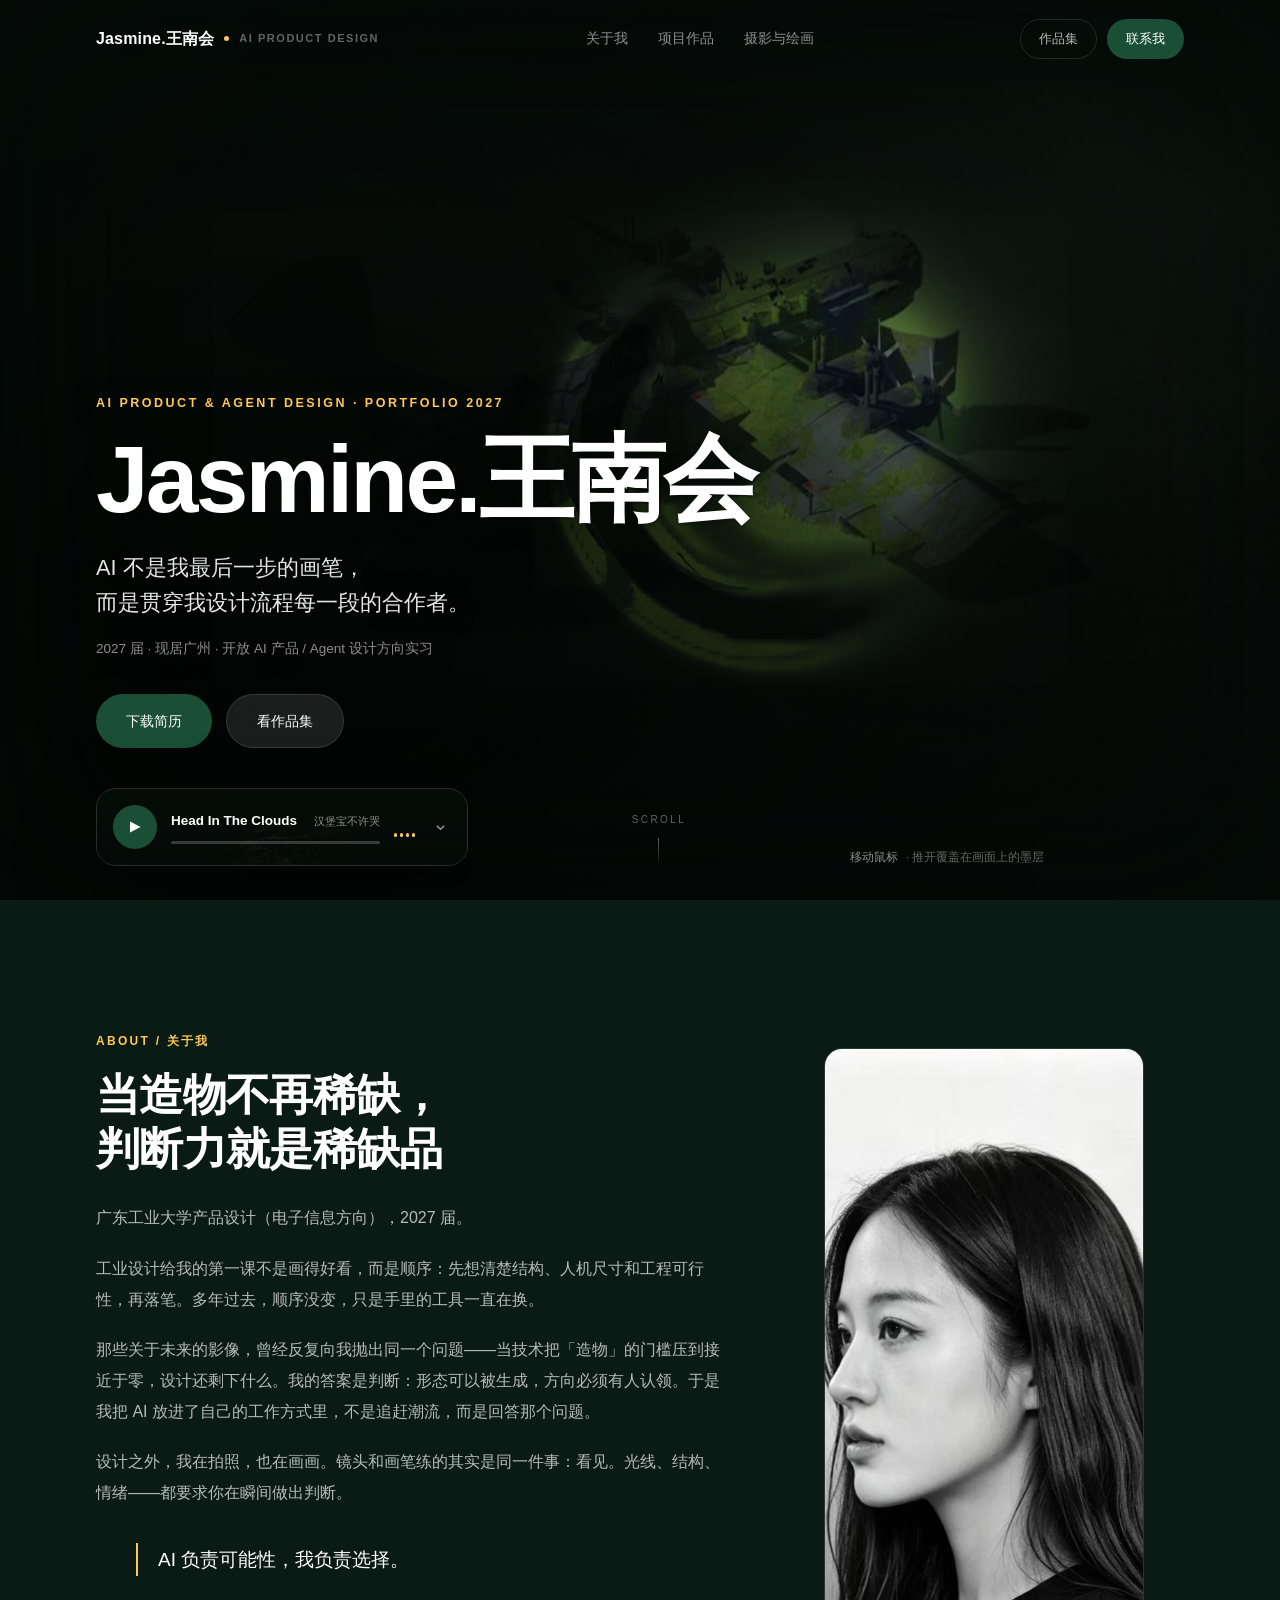
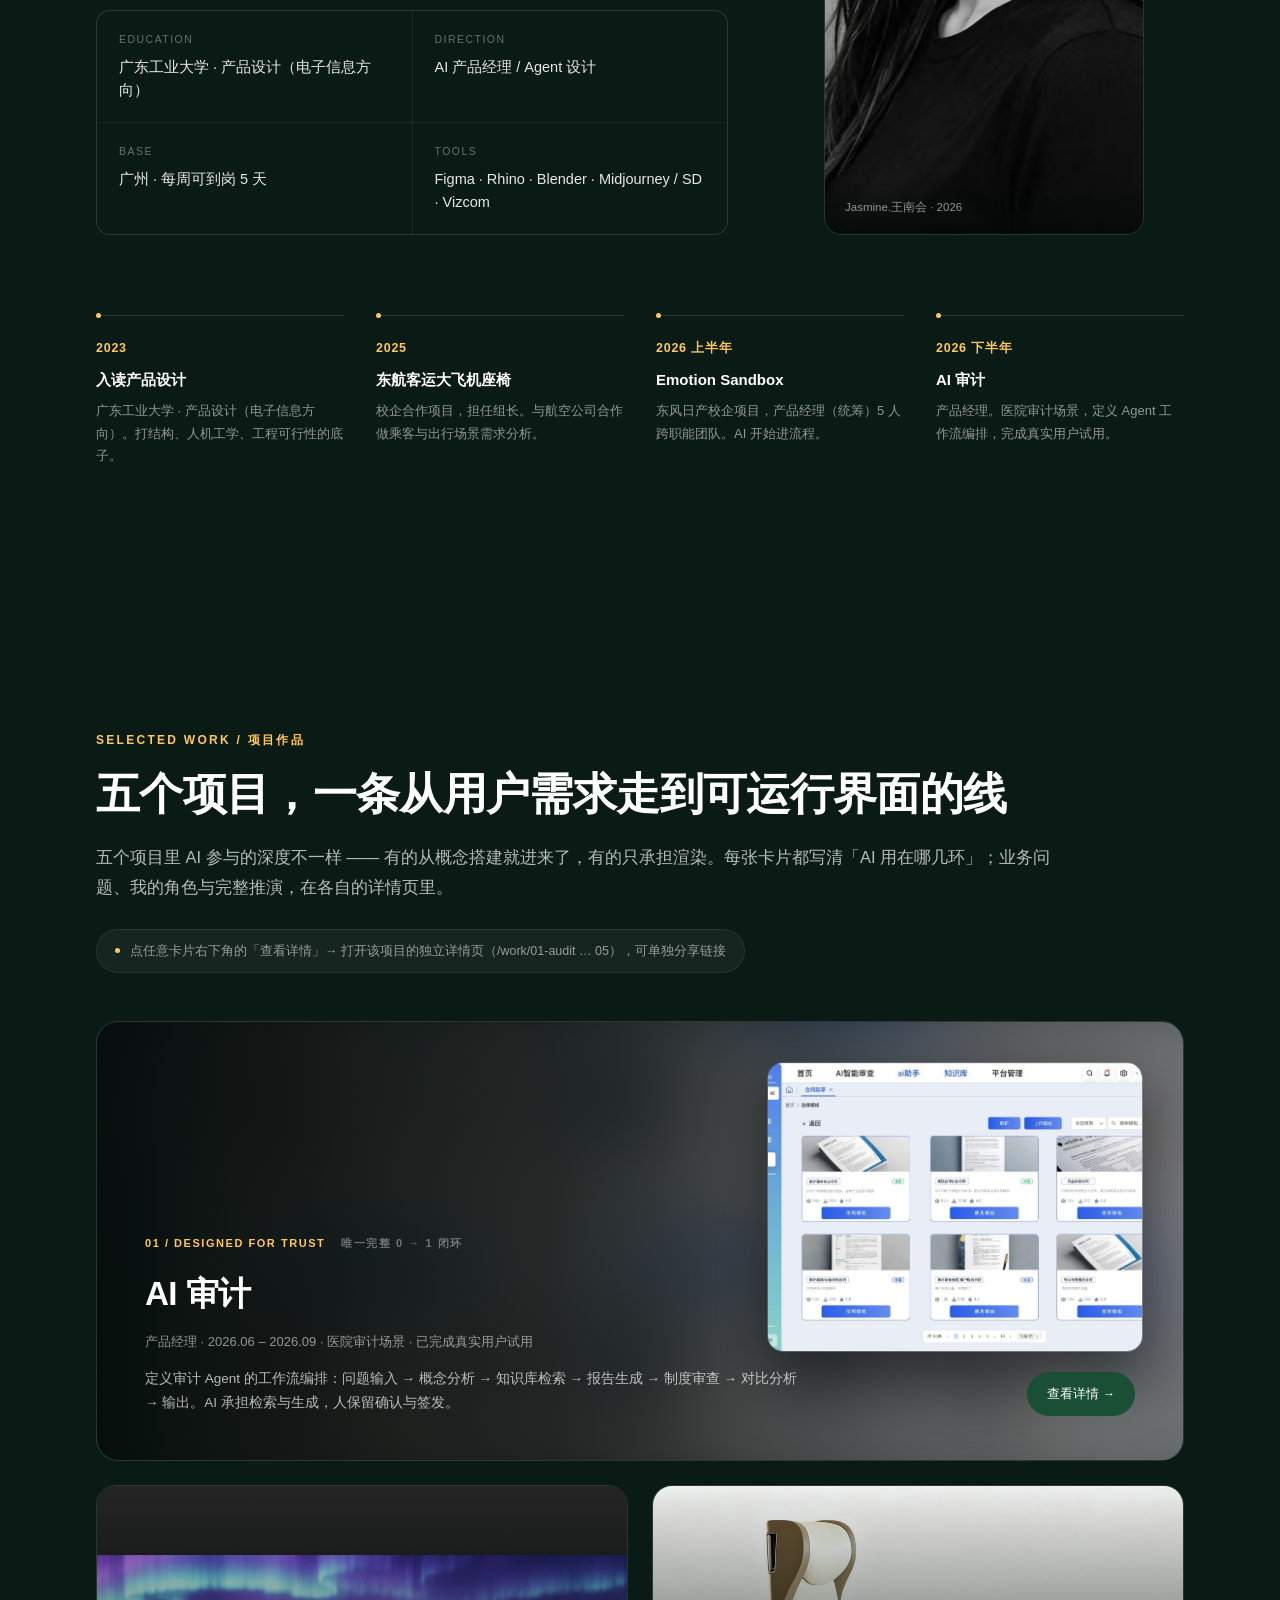
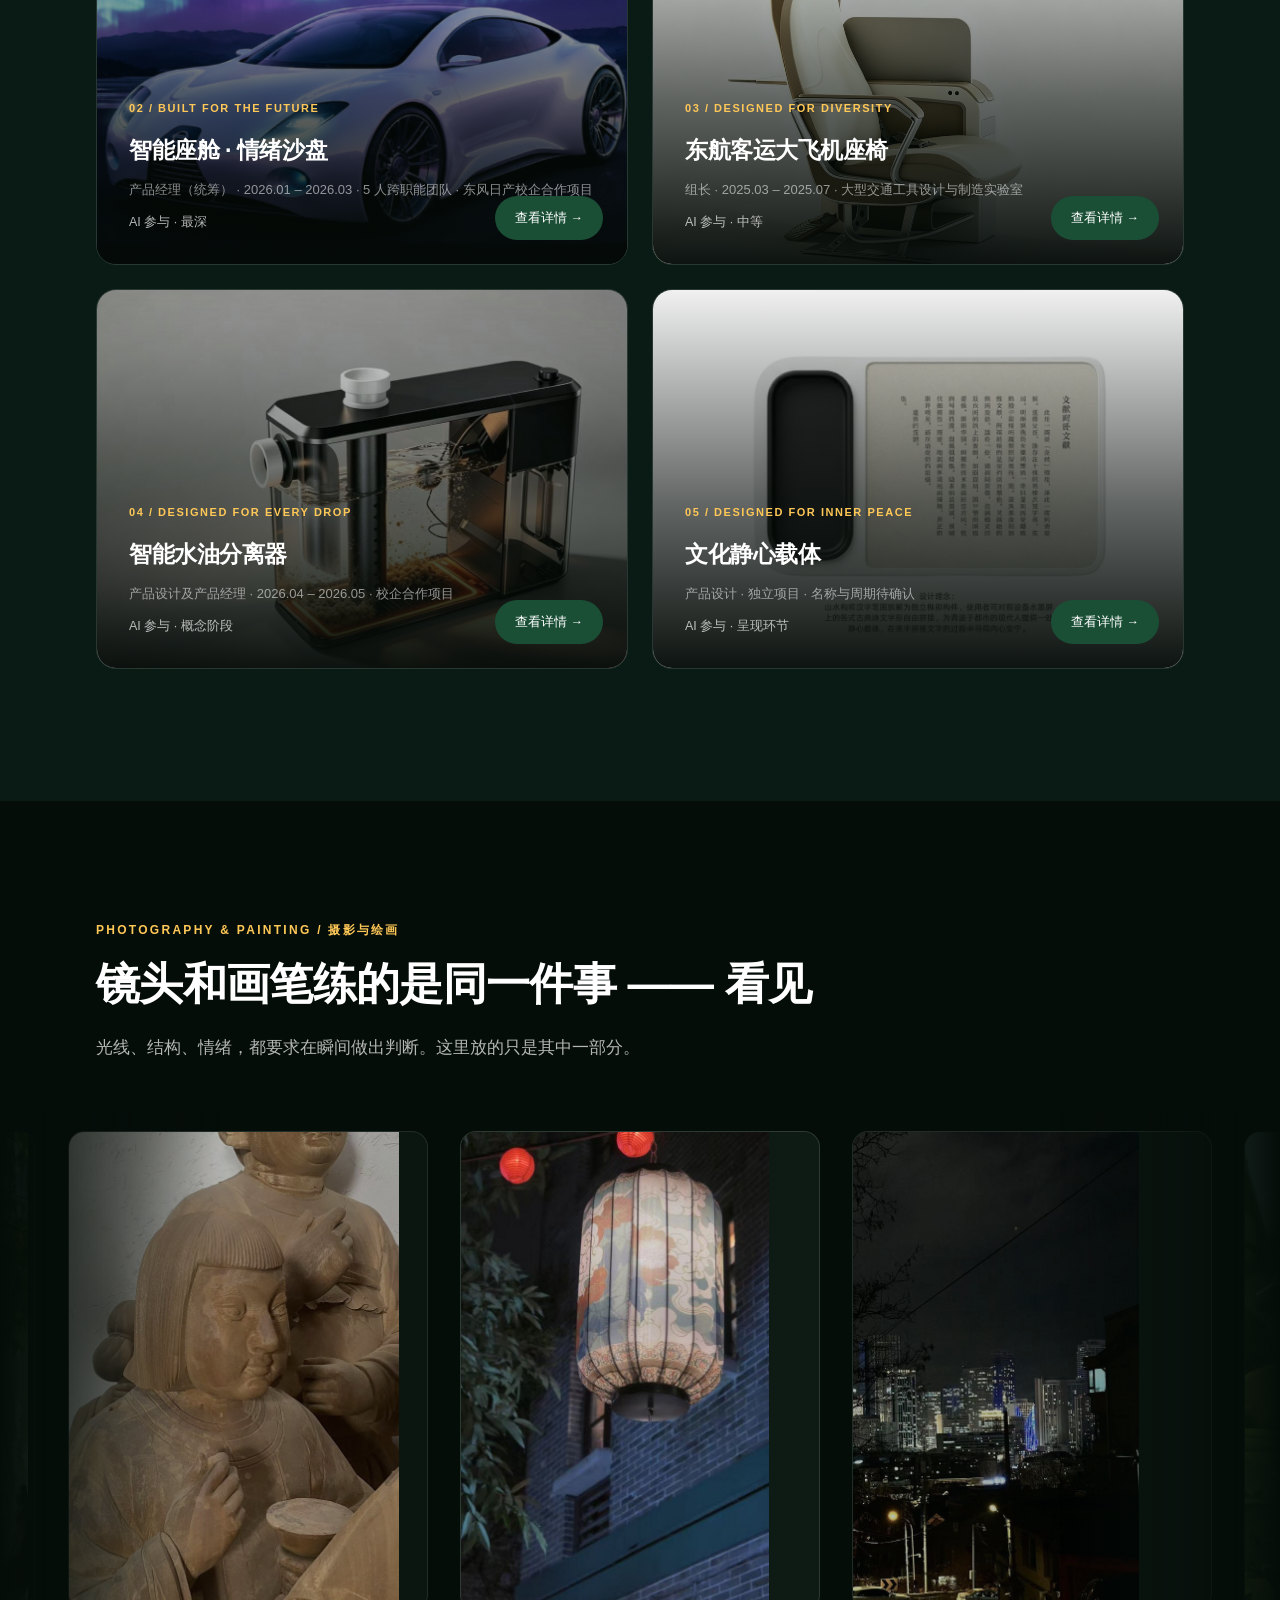
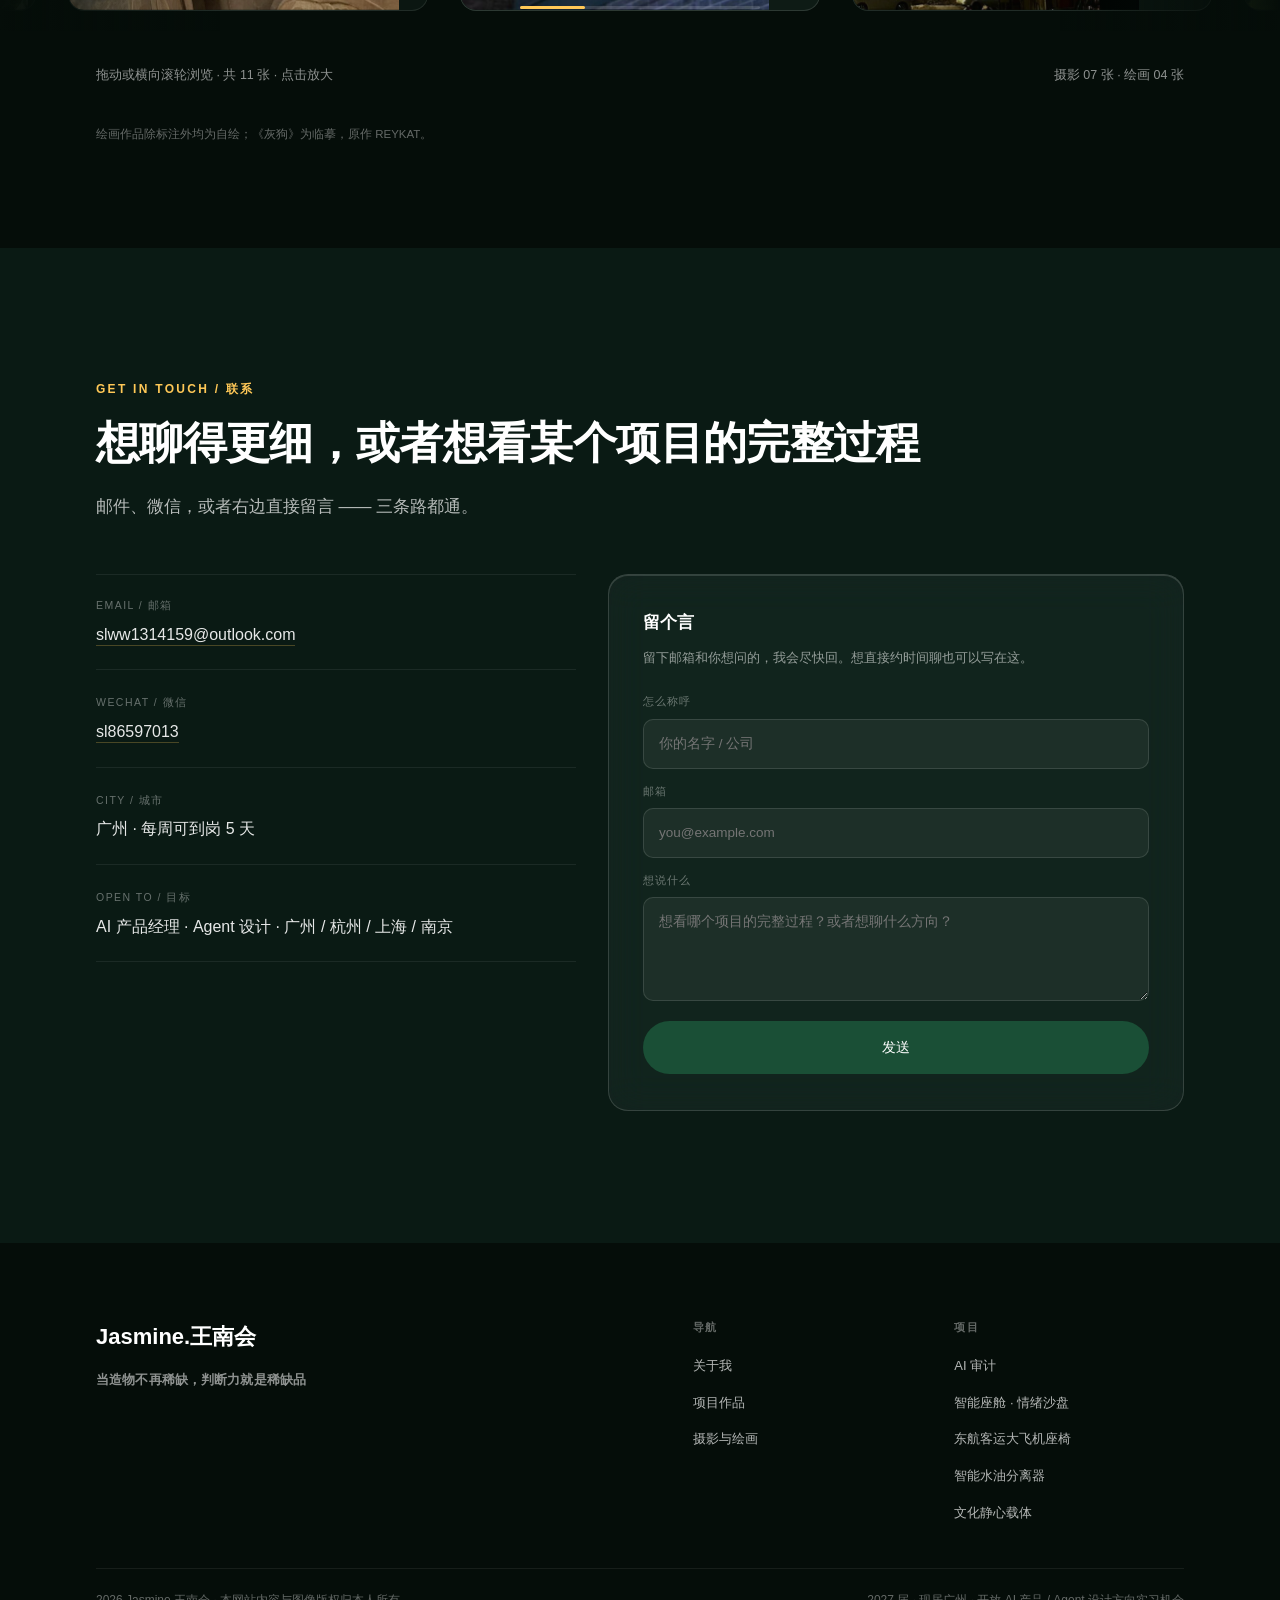
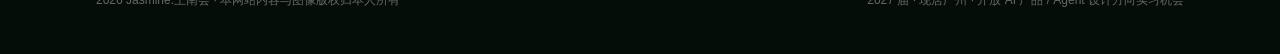
==== commit 3f994219: "Remove duplicate homepage case summaries; retain five project cards" ====
--- a/index.html
+++ b/index.html
@@ -38,7 +38,6 @@
     <nav class="nav__links">
       <a class="nav__link" href="#about">关于我</a>
       <a class="nav__link" href="#work">项目作品</a>
-      <a class="nav__link" href="#cases">案例详解</a>
       <a class="nav__link" href="#photo">摄影与绘画</a>
     </nav>
     <div class="nav__acts">
@@ -243,150 +242,6 @@
   </div>
 </section>
 
-<!-- ===================== 案例详解 ===================== -->
-<section class="section section--tight" id="cases">
-  <div class="wrap rv">
-    <div class="eyebrow">CASE NOTES / 案例详解</div>
-    <h2 class="h2">点进去，看每一步是怎么选的</h2>
-    <p class="lead">五个案例的完整推演，都在各自的详情页里。这里每块只留一屏 —— 项目主视觉、业务问题、我的角色、结果，以及开头的答题句。想看「为什么这么选」，点「查看详情 →」。</p>
-  </div>
-
-  <!-- Case 01 -->
-  <article class="case" id="case-01">
-    <div class="wrap">
-      <header class="case__band rv">
-        <div class="case__no">PROJECT 01</div>
-        <div class="case__claims">
-          <div class="case__en">DESIGNED FOR TRUST</div>
-          <div class="case__cn">AI 审计</div>
-        </div>
-      </header>
-      <div class="case__row rv">
-        <div class="case__media"><img src="assets/img/cover-01.jpg" alt="AI 审计产品界面"></div>
-        <div class="case__sum">
-          <div>
-            <div class="case__meta">产品经理 · 2026.06 – 2026.09 · 医院审计场景</div>
-            <dl class="case__facts">
-              <div class="case__fact"><dt>问题</dt><dd>多角色协作、权限边界不清、任务流转不透明；审计人员不知道 Agent 走到了哪一步，也不敢直接信它给出的结论。</dd></div>
-              <div class="case__fact"><dt>我的角色</dt><dd>产品经理。梳理审计人员的职责与工作流程，设计多端产品架构与核心业务流程，定义 Agent 工作流编排，完成 Figma 高保真交互原型。</dd></div>
-              <div class="case__fact"><dt>结果</dt><dd>面向医院审计工作人员完成真实试用，按反馈持续优化任务流转与 AI 交互，产出内部可运行的产品 Demo。</dd></div>
-            </dl>
-          </div>
-          <a class="case__go" href="work/01-audit.html">查看详情 →</a>
-        </div>
-      </div>
-    </div>
-  </article>
-
-  <!-- Case 02 -->
-  <article class="case" id="case-02">
-    <div class="wrap">
-      <header class="case__band rv">
-        <div class="case__no">PROJECT 02</div>
-        <div class="case__claims">
-          <div class="case__en">BUILT FOR THE FUTURE</div>
-          <div class="case__cn">智能座舱 · 情绪沙盘</div>
-        </div>
-      </header>
-      <div class="case__row rv">
-        <div class="case__media"><img src="assets/img/cover-02.jpg" alt="智能座舱渲染"></div>
-        <div class="case__sum">
-          <div>
-            <div class="case__meta">产品经理（统筹） · 2026.01 – 2026.03 · 5 人跨职能团队 · 东风日产校企项目</div>
-            <dl class="case__facts">
-              <div class="case__fact"><dt>问题</dt><dd>座舱体验高度同质化，客户希望用「情绪」而不是「功能」重新组织人与车的关系。</dd></div>
-              <div class="case__fact"><dt>我的角色</dt><dd>产品经理（统筹）。主导情绪沙盘 AI 触觉反馈交互平台的创意搭建与方案推进，统筹 5 人跨职能团队。</dd></div>
-              <div class="case__fact"><dt>结果</dt><dd>输出完整的交互概念、产品渲染图与提案视频。</dd></div>
-            </dl>
-          </div>
-          <a class="case__go" href="work/02-cockpit.html">查看详情 →</a>
-        </div>
-      </div>
-    </div>
-  </article>
-
-  <!-- Case 03 -->
-  <article class="case" id="case-03">
-    <div class="wrap">
-      <header class="case__band rv">
-        <div class="case__no">PROJECT 03</div>
-        <div class="case__claims">
-          <div class="case__en">DESIGNED FOR DIVERSITY</div>
-          <div class="case__cn">东航客运大飞机座椅</div>
-        </div>
-      </header>
-      <div class="case__row rv">
-        <div class="case__media"><img src="assets/img/cover-03.jpg" alt="飞机座椅渲染"></div>
-        <div class="case__sum">
-          <div>
-            <div class="case__meta">组长 · 2025.03 – 2025.07 · 校企合作项目 · 与航空公司合作</div>
-            <dl class="case__facts">
-              <div class="case__fact"><dt>问题</dt><dd>与航空公司合作开展乘客与出行场景需求分析，需要覆盖多种体型的乘客与多类出行场景。</dd></div>
-              <div class="case__fact"><dt>我的角色</dt><dd>组长。明确产品功能定义与方案方向，统筹多类场景方案推进，并独立完成项目成果视频的剪辑与制作。</dd></div>
-              <div class="case__fact"><dt>结果</dt><dd>输出多套场景方案与项目成果视频。</dd></div>
-            </dl>
-          </div>
-          <a class="case__go" href="work/03-seat.html">查看详情 →</a>
-        </div>
-      </div>
-    </div>
-  </article>
-
-  <!-- Case 04 -->
-  <article class="case" id="case-04">
-    <div class="wrap">
-      <header class="case__band rv">
-        <div class="case__no">PROJECT 04</div>
-        <div class="case__claims">
-          <div class="case__en">DESIGNED FOR EVERY DROP</div>
-          <div class="case__cn">智能水油分离器</div>
-        </div>
-      </header>
-      <div class="case__row rv">
-        <div class="case__media"><img src="assets/img/cover-04.jpg" alt="智能水油分离器渲染"></div>
-        <div class="case__sum">
-          <div>
-            <div class="case__meta">产品设计及产品经理 · 2026.04 – 2026.05 · 校企合作项目</div>
-            <dl class="case__facts">
-              <div class="case__fact"><dt>问题</dt><dd>同类产品在市场上高度同质化，功能与形态都缺少区分度。</dd></div>
-              <div class="case__fact"><dt>我的角色</dt><dd>产品设计及产品经理。负责从市场调研、需求分析、概念定义到方案验证的完整流程。</dd></div>
-              <div class="case__fact"><dt>结果</dt><dd>针对同质化问题提出差异化机会点，最终获得企业创新奖项。</dd></div>
-            </dl>
-          </div>
-          <a class="case__go" href="work/04-separator.html">查看详情 →</a>
-        </div>
-      </div>
-    </div>
-  </article>
-
-  <!-- Case 05 -->
-  <article class="case" id="case-05">
-    <div class="wrap">
-      <header class="case__band rv">
-        <div class="case__no">PROJECT 05</div>
-        <div class="case__claims">
-          <div class="case__en">DESIGNED FOR INNER PEACE</div>
-          <div class="case__cn">文化静心载体</div>
-        </div>
-      </header>
-      <div class="case__row rv">
-        <div class="case__media"><img src="assets/img/cover-05.jpg" alt="文化静心载体造型"></div>
-        <div class="case__sum">
-          <div>
-            <div class="case__meta">产品设计 · 独立项目</div>
-            <dl class="case__facts">
-              <div class="case__fact"><dt>问题</dt><dd>现代人缺少一个让注意力落回自身的仪式化载体。</dd></div>
-              <div class="case__fact"><dt>我的角色</dt><dd>独立完成概念、造型与呈现。</dd></div>
-              <div class="case__fact"><dt>结果</dt><dd>以「衣」字的造型语言承载使用与收纳。</dd></div>
-            </dl>
-          </div>
-          <a class="case__go" href="work/05-culture.html">查看详情 →</a>
-        </div>
-      </div>
-    </div>
-  </article>
-</section>
-
 <!-- ===================== 摄影与绘画 ===================== -->
 <section class="photo" id="photo">
   <div class="photo__head">
@@ -486,7 +341,6 @@
           <ul>
             <li><a href="#about">关于我</a></li>
             <li><a href="#work">项目作品</a></li>
-            <li><a href="#cases">案例详解</a></li>
             <li><a href="#photo">摄影与绘画</a></li>
           </ul>
         </div>
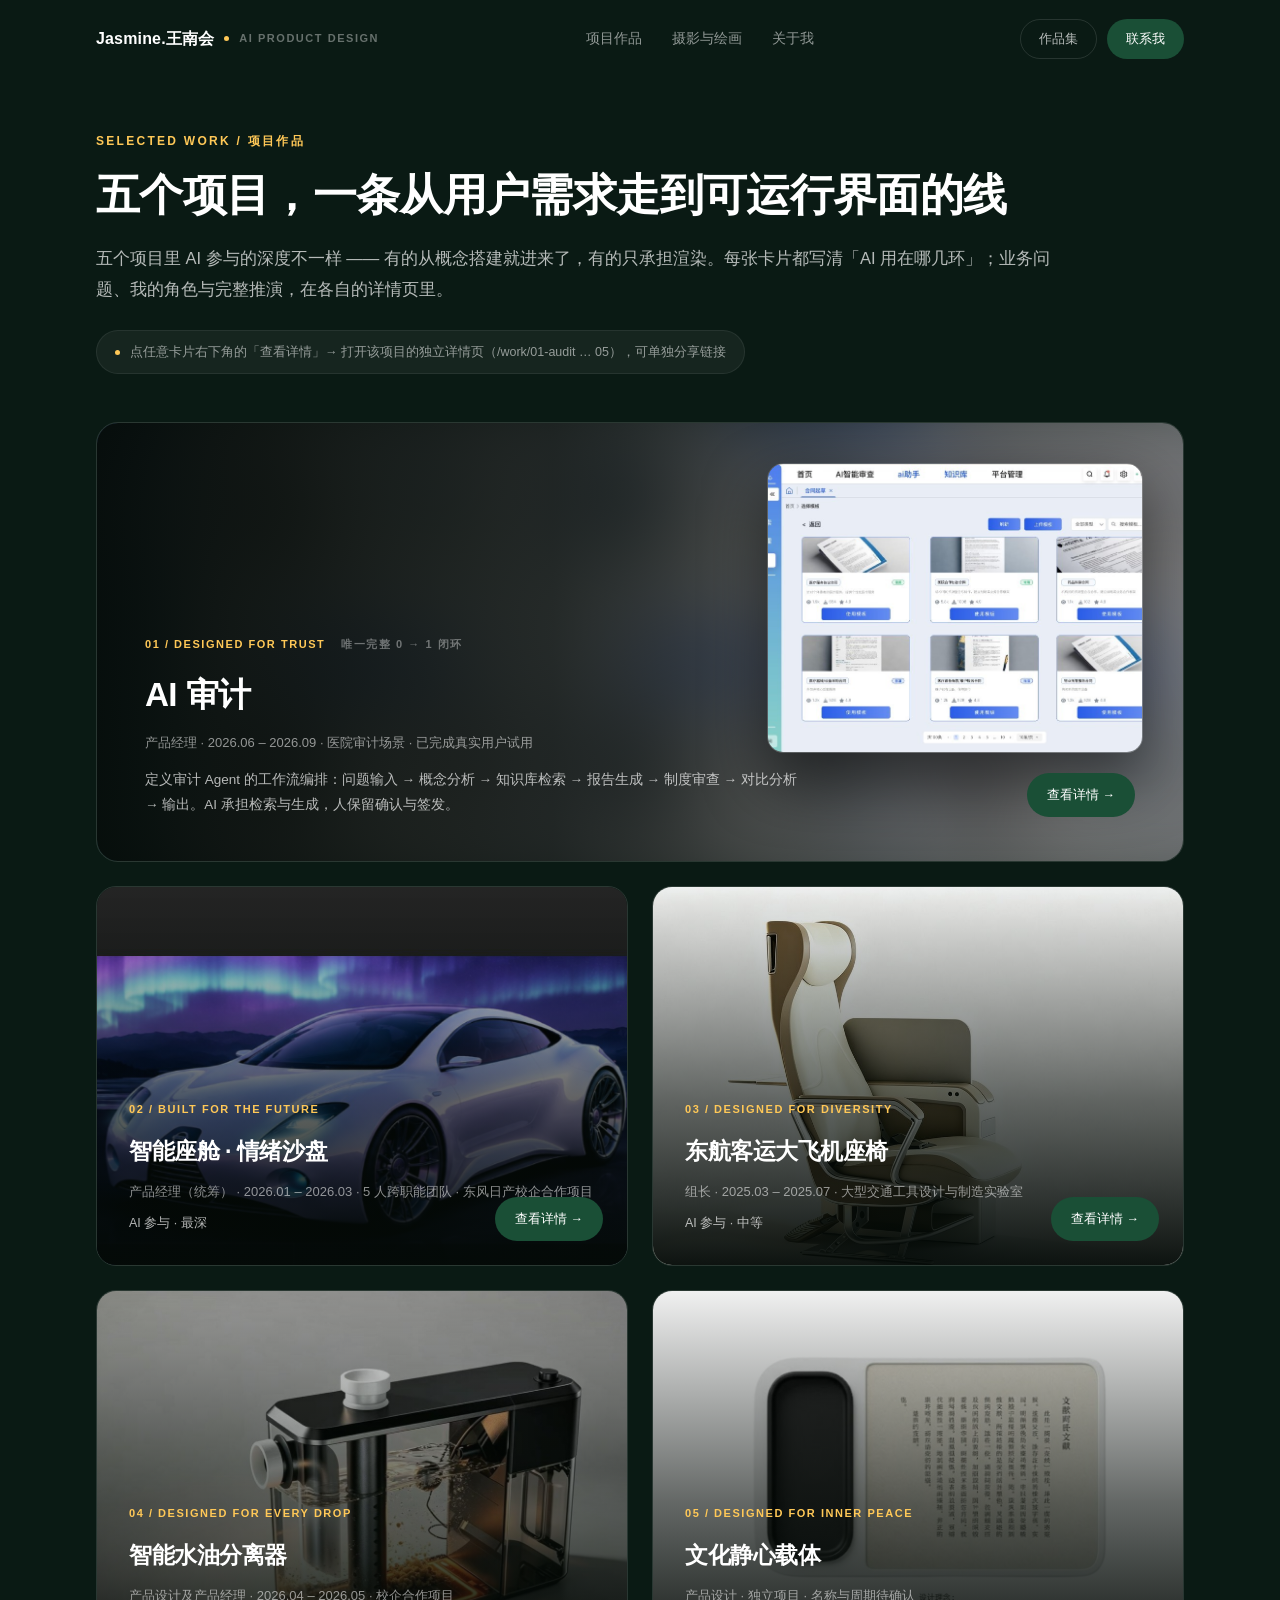
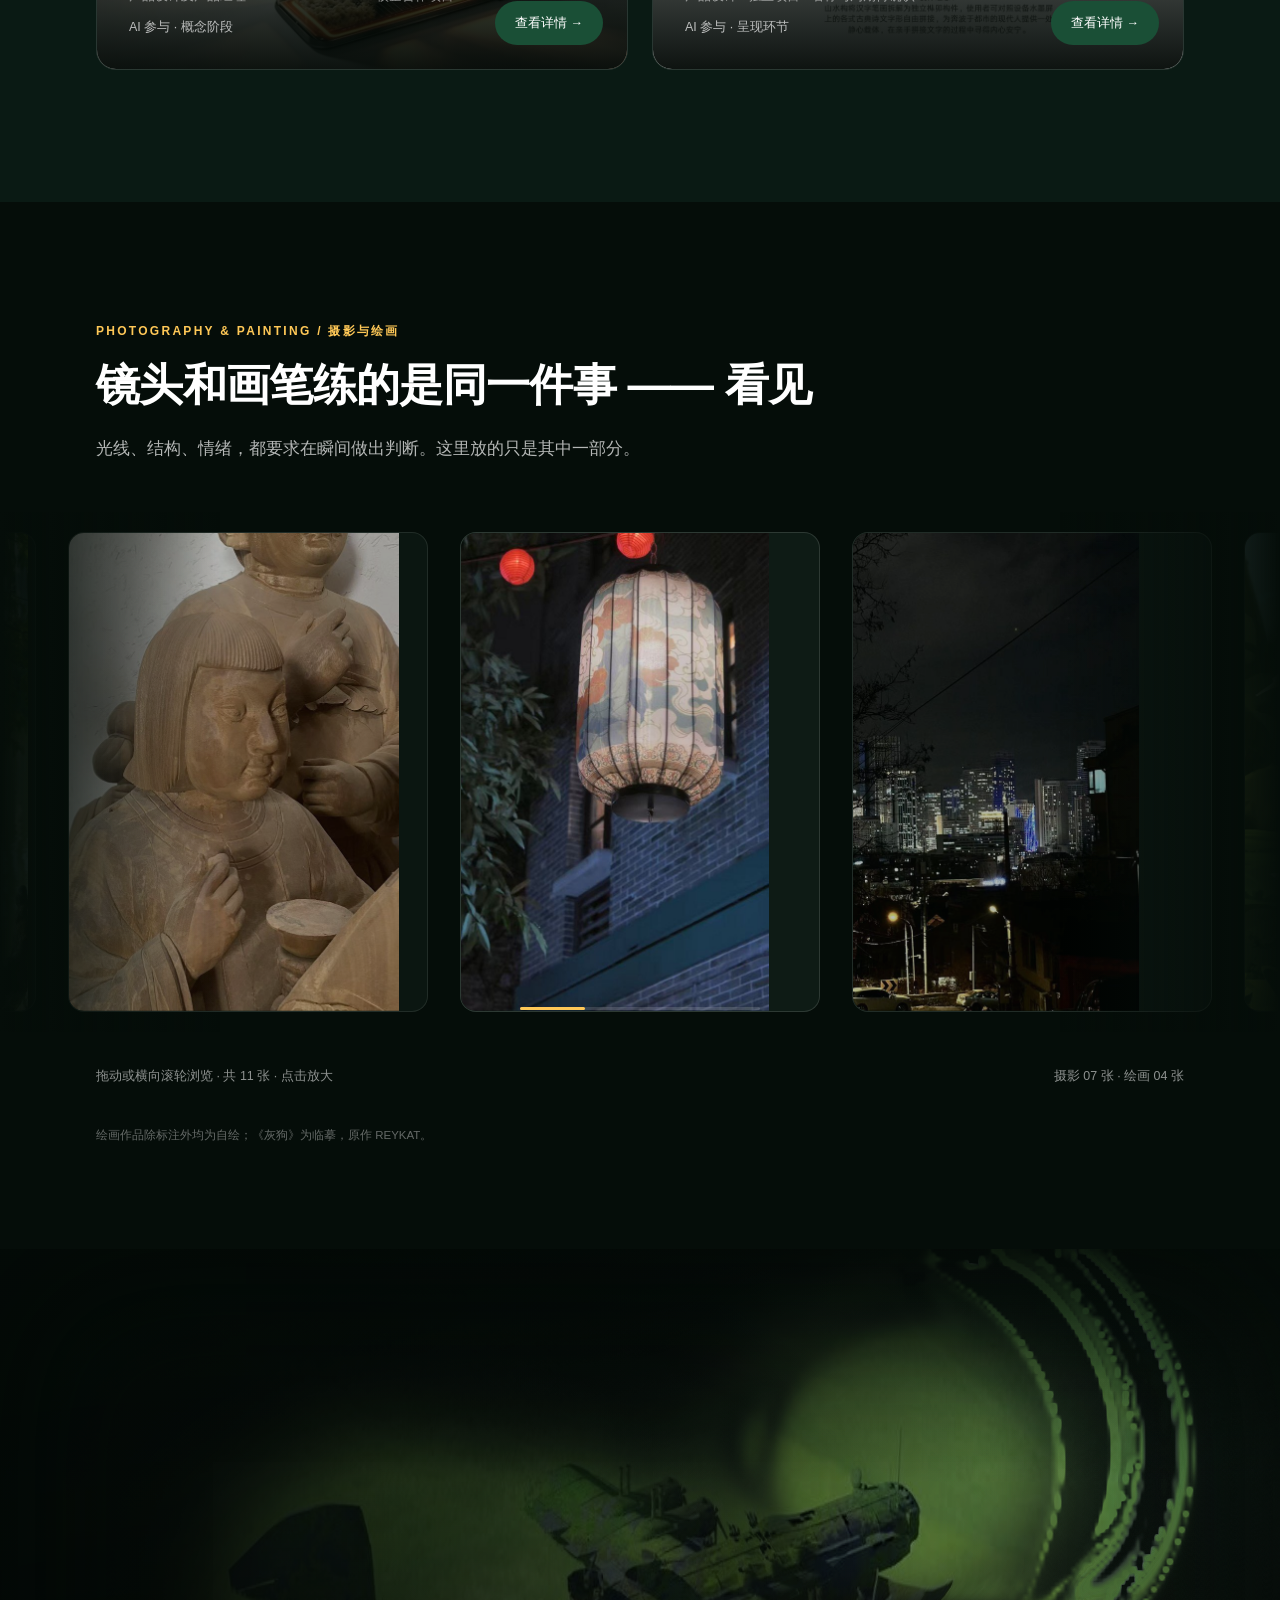
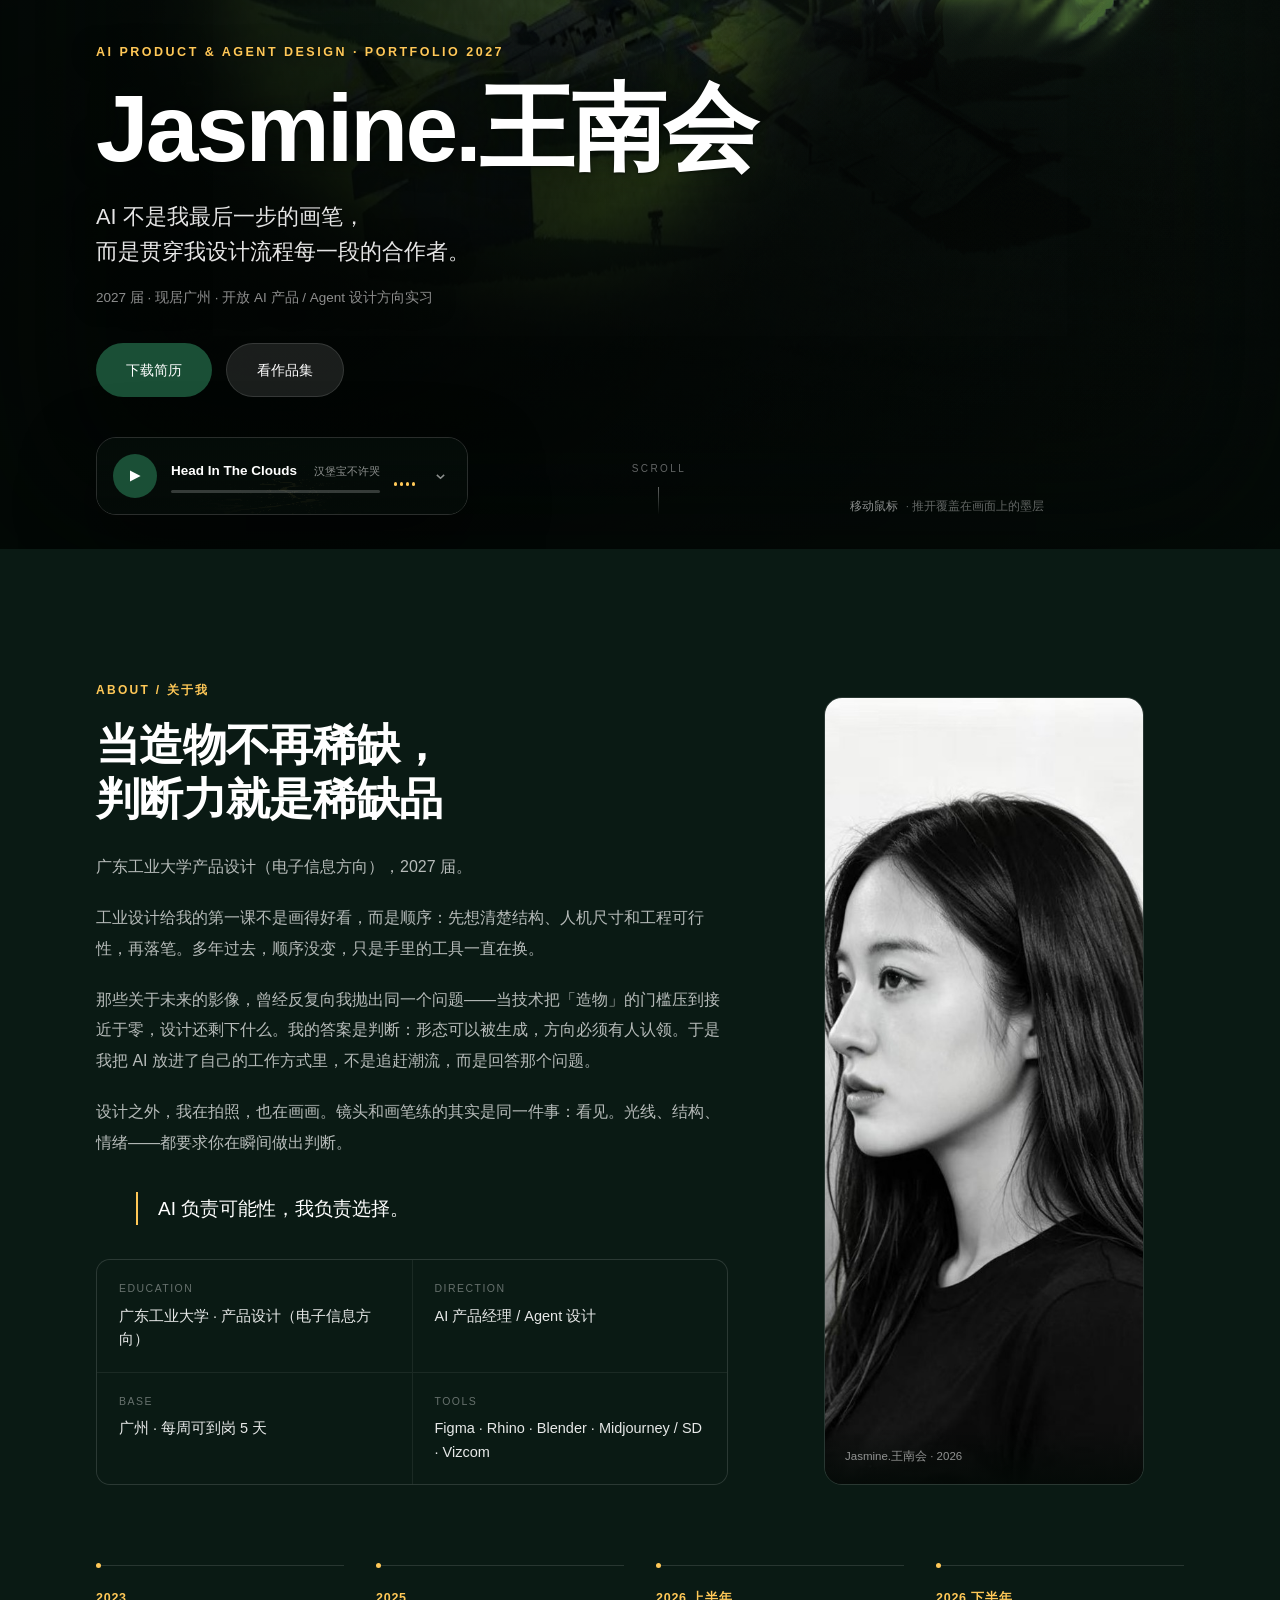
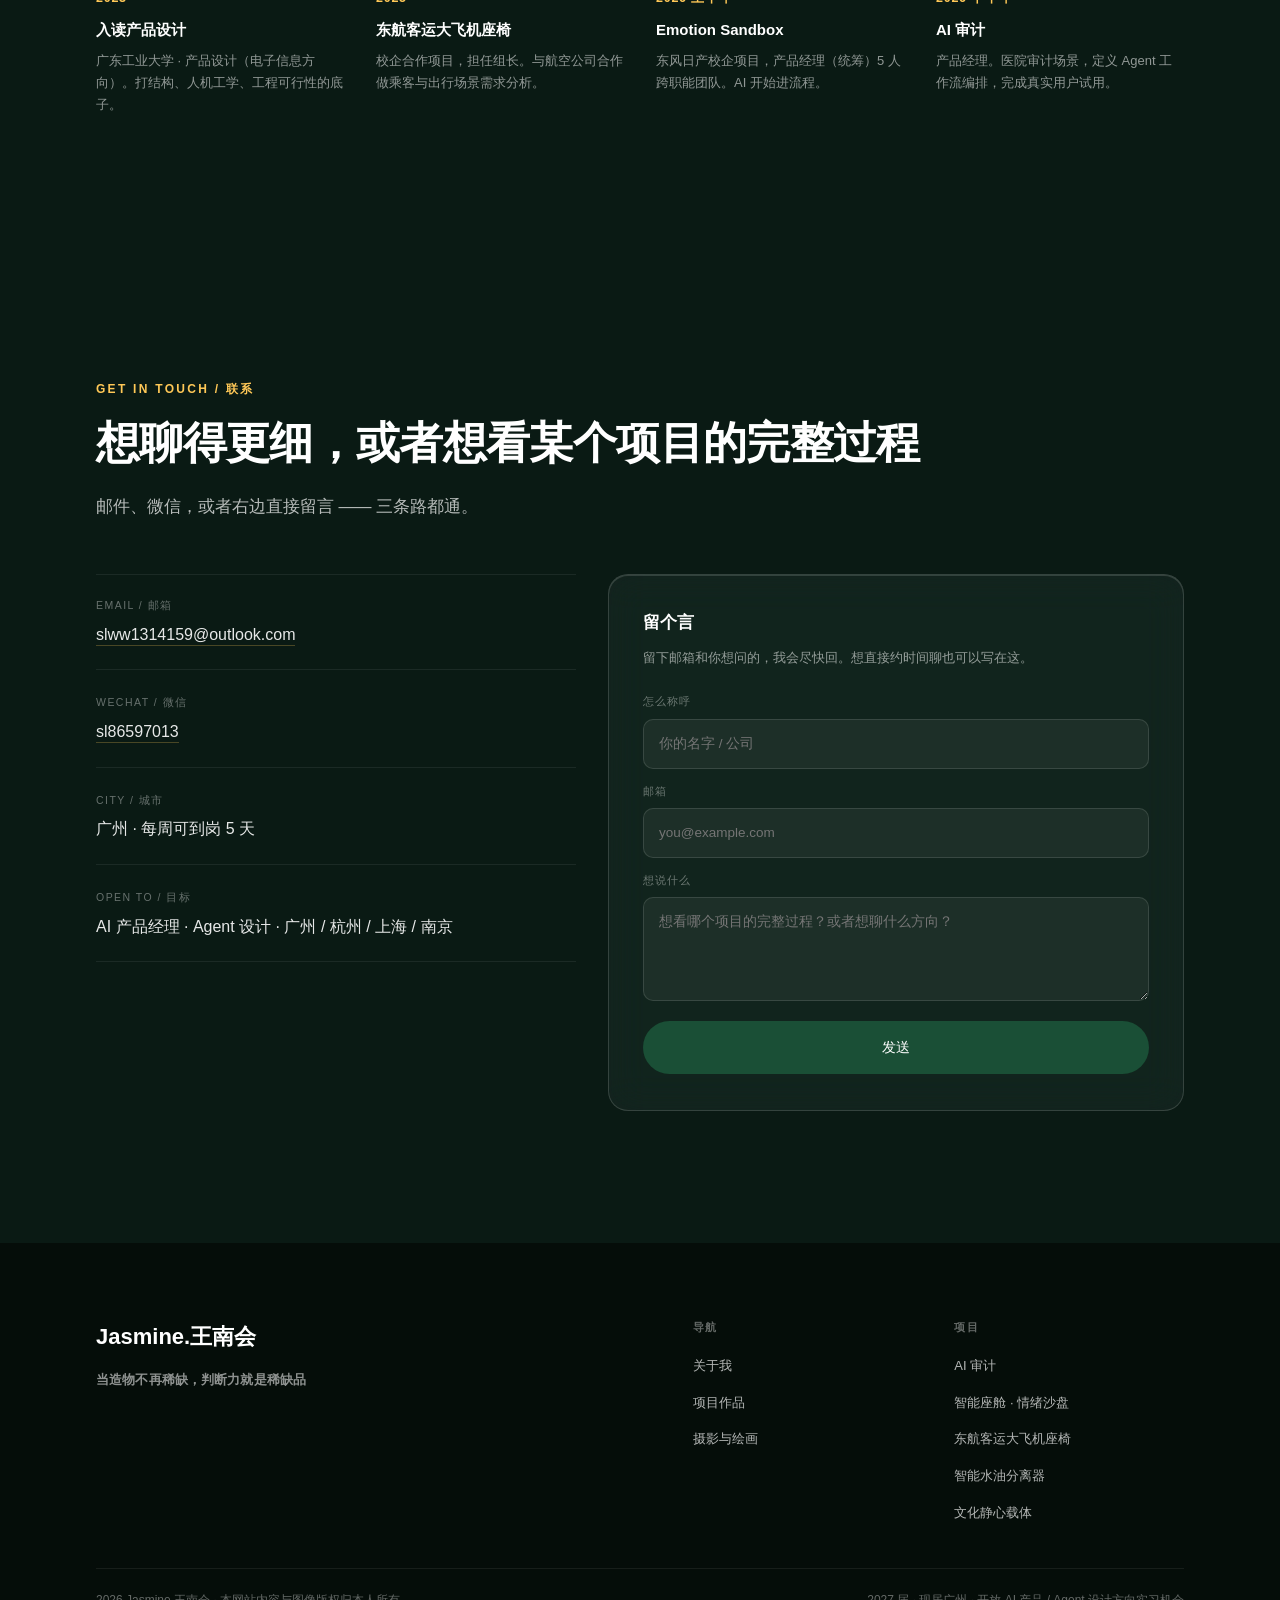
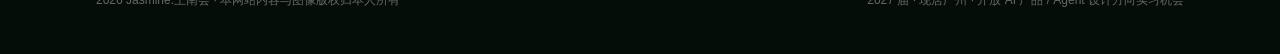
==== commit 3a4b6395: "Lead homepage with portfolio; move personal introduction to bottom" ====
--- a/index.html
+++ b/index.html
@@ -26,6 +26,7 @@
   .bento__cover--blur img{ filter:blur(38px) saturate(1.15) brightness(.52); transform:scale(1.18); }
 </style>
 <noscript><style>.rv{opacity:1 !important;transform:none !important}</style></noscript>
+<style>.personal-zone{scroll-margin-top:90px}#top{scroll-margin-top:0}</style>
 </head>
 <body>
 
@@ -36,9 +37,9 @@
       <span>Jasmine.王南会</span><i class="nav__dot"></i><span class="nav__tag">AI Product Design</span>
     </a>
     <nav class="nav__links">
-      <a class="nav__link" href="#about">关于我</a>
       <a class="nav__link" href="#work">项目作品</a>
       <a class="nav__link" href="#photo">摄影与绘画</a>
+      <a class="nav__link" href="#profile">关于我</a>
     </nav>
     <div class="nav__acts">
       <a class="pill" href="#work">作品集</a>
@@ -48,6 +49,129 @@
   </div>
 </header>
 
+<main id="top">
+<!-- ===================== 项目作品 ===================== -->
+<section class="section" id="work">
+  <div class="wrap">
+    <div class="rv">
+      <div class="eyebrow">SELECTED WORK / 项目作品</div>
+      <h1 class="h2">五个项目，一条从用户需求走到可运行界面的线</h1>
+      <p class="lead">五个项目里 AI 参与的深度不一样 —— 有的从概念搭建就进来了，有的只承担渲染。每张卡片都写清「AI 用在哪几环」；业务问题、我的角色与完整推演，在各自的详情页里。</p>
+      <div class="hintbar"><i></i><span>点任意卡片右下角的「查看详情」→ 打开该项目的独立详情页（/work/01-audit … 05），可单独分享链接</span></div>
+    </div>
+
+    <div class="bento">
+      <!-- 01 宽卡 -->
+      <a class="bento__wide rv" href="work/01-audit.html">
+        <div class="bento__cover bento__cover--blur"><img src="assets/img/cover-01.jpg" alt="AI 审计产品界面"></div>
+        <div class="bento__ov"></div>
+        <div class="bento__shot"><img src="assets/img/cover-01.jpg" alt="审计界面"></div>
+        <div class="bento__body">
+          <div class="bento__row"><span class="bento__claim">01 / DESIGNED FOR TRUST</span><span class="bento__depth">唯一完整 0 → 1 闭环</span></div>
+          <h3 class="bento__title">AI 审计</h3>
+          <p class="bento__meta">产品经理 · 2026.06 – 2026.09 · 医院审计场景 · 已完成真实用户试用</p>
+          <p class="bento__desc">定义审计 Agent 的工作流编排：问题输入 → 概念分析 → 知识库检索 → 报告生成 → 制度审查 → 对比分析 → 输出。AI 承担检索与生成，人保留确认与签发。</p>
+        </div>
+        <span class="bento__go">查看详情 →</span>
+      </a>
+
+      <!-- 02 -->
+      <a class="bento__sm rv" href="work/02-cockpit.html">
+        <div class="bento__cover"><img src="assets/img/cover-02.jpg" alt="智能座舱外观渲染"></div>
+        <div class="bento__ov"></div>
+        <div class="bento__body">
+          <div class="bento__row"><span class="bento__claim">02 / BUILT FOR THE FUTURE</span></div>
+          <h3 class="bento__title">智能座舱 · 情绪沙盘</h3>
+          <p class="bento__meta">产品经理（统筹） · 2026.01 – 2026.03 · 5 人跨职能团队 · 东风日产校企合作项目</p>
+          <p class="bento__desc">AI 参与 · 最深</p>
+        </div>
+        <span class="bento__go">查看详情 →</span>
+      </a>
+
+      <!-- 03 -->
+      <a class="bento__sm rv" href="work/03-seat.html">
+        <div class="bento__cover"><img src="assets/img/cover-03.jpg" alt="东航客运大飞机座椅"></div>
+        <div class="bento__ov"></div>
+        <div class="bento__body">
+          <div class="bento__row"><span class="bento__claim">03 / DESIGNED FOR DIVERSITY</span></div>
+          <h3 class="bento__title">东航客运大飞机座椅</h3>
+          <p class="bento__meta">组长 · 2025.03 – 2025.07 · 大型交通工具设计与制造实验室</p>
+          <p class="bento__desc">AI 参与 · 中等</p>
+        </div>
+        <span class="bento__go">查看详情 →</span>
+      </a>
+
+      <!-- 04 -->
+      <a class="bento__sm rv" href="work/04-separator.html">
+        <div class="bento__cover"><img src="assets/img/cover-04.jpg" alt="智能水油分离器"></div>
+        <div class="bento__ov"></div>
+        <div class="bento__body">
+          <div class="bento__row"><span class="bento__claim">04 / DESIGNED FOR EVERY DROP</span></div>
+          <h3 class="bento__title">智能水油分离器</h3>
+          <p class="bento__meta">产品设计及产品经理 · 2026.04 – 2026.05 · 校企合作项目</p>
+          <p class="bento__desc">AI 参与 · 概念阶段</p>
+        </div>
+        <span class="bento__go">查看详情 →</span>
+      </a>
+
+      <!-- 05 -->
+      <a class="bento__sm rv" href="work/05-culture.html">
+        <div class="bento__cover"><img src="assets/img/cover-05.jpg" alt="文化静心载体"></div>
+        <div class="bento__ov"></div>
+        <div class="bento__body">
+          <div class="bento__row"><span class="bento__claim">05 / DESIGNED FOR INNER PEACE</span></div>
+          <h3 class="bento__title">文化静心载体</h3>
+          <p class="bento__meta">产品设计 · 独立项目 · 名称与周期待确认</p>
+          <p class="bento__desc">AI 参与 · 呈现环节</p>
+        </div>
+        <span class="bento__go">查看详情 →</span>
+      </a>
+    </div>
+  </div>
+</section>
+
+<!-- ===================== 摄影与绘画 ===================== -->
+<section class="photo" id="photo">
+  <div class="photo__head">
+    <div class="wrap rv">
+      <div class="eyebrow" style="color:var(--gold)">PHOTOGRAPHY &amp; PAINTING / 摄影与绘画</div>
+      <h2 class="h2">镜头和画笔练的是同一件事 —— 看见</h2>
+      <p class="lead">光线、结构、情绪，都要求在瞬间做出判断。这里放的只是其中一部分。</p>
+    </div>
+  </div>
+
+  <div class="carousel" id="carousel">
+    <div class="carousel__track">
+      <div class="plane" data-i="0"><img class="plane__img" src="assets/img/plane-01.jpg" alt="落羽杉"><div class="plane__cap">01　落羽杉 · 摄影</div></div>
+      <div class="plane" data-i="1"><img class="plane__img" src="assets/img/plane-02.jpg" alt="木雕造像"><div class="plane__cap">02　木雕造像 · 摄影</div></div>
+      <div class="plane" data-i="2"><img class="plane__img" src="assets/img/plane-03.jpg" alt="灯笼"><div class="plane__cap">03　灯笼 · 摄影</div></div>
+      <div class="plane" data-i="3"><img class="plane__img" src="assets/img/plane-04.jpg" alt="夜色城市"><div class="plane__cap">04　夜色城市 · 摄影</div></div>
+      <div class="plane" data-i="4"><img class="plane__img" src="assets/img/plane-05.jpg" alt="花园雕塑"><div class="plane__cap">05　花园雕塑 · 绘画</div></div>
+      <div class="plane" data-i="5"><img class="plane__img" src="assets/img/plane-06.jpg" alt="白衣背影"><div class="plane__cap">06　白衣背影 · 绘画</div></div>
+      <div class="plane" data-i="6"><img class="plane__img" src="assets/img/plane-07.jpg" alt="雪地"><div class="plane__cap">07　雪地 · 摄影</div></div>
+      <div class="plane" data-i="7"><img class="plane__img" src="assets/img/plane-08.jpg" alt="长椅读书"><div class="plane__cap">08　长椅读书 · 摄影</div></div>
+      <div class="plane" data-i="8"><img class="plane__img" src="assets/img/plane-09.jpg" alt="烟囱与蒸汽"><div class="plane__cap">09　烟囱与蒸汽 · 摄影</div></div>
+      <div class="plane" data-i="9"><img class="plane__img" src="assets/img/plane-10.jpg" alt="灰狗"><div class="plane__cap">10　灰狗 · 绘画（临摹，原作 REYKAT）</div></div>
+      <div class="plane" data-i="10"><img class="plane__img" src="assets/img/plane-11.jpg" alt="猫"><div class="plane__cap">11　猫 · 绘画</div></div>
+    </div>
+    <div class="carousel__fade carousel__fade--l"></div>
+    <div class="carousel__fade carousel__fade--r"></div>
+    <div class="carousel__rail"><div class="carousel__fill"></div></div>
+  </div>
+
+  <div class="photo__foot">
+    <div class="wrap">
+      <div class="photo__row">
+        <span>拖动或横向滚轮浏览 · 共 11 张 · 点击放大</span>
+        <span>摄影 07 张 · 绘画 04 张</span>
+      </div>
+      <p class="footnote">绘画作品除标注外均为自绘；《灰狗》为临摹，原作 REYKAT。</p>
+      <!-- 实现记录（不对外显示）：视差轮播 · 画片 360×480 · gap 32 · radius 16 · 竖向视差 0.40 · uvScale 0.85 · lerp 0.08 · wheelSensitivity 1.0 · dragSensitivity 1.4 · pauseOnHover · showProgress -->
+    </div>
+  </div>
+</section>
+
+<div class="personal-zone" id="profile" aria-labelledby="profileName">
 <!-- ===================== HERO ===================== -->
 <section class="hero" id="hero">
   <div class="hero__stage">
@@ -59,10 +183,10 @@
     <div class="hero__grade"></div>
   </div>
 
-  <div class="hero__body" id="top">
+  <div class="hero__body" id="profileIntro">
     <div class="hero__inner">
       <div class="hero__eyebrow">AI Product &amp; Agent Design · Portfolio 2027</div>
-      <h1 class="hero__name">Jasmine.王南会</h1>
+      <h2 class="hero__name" id="profileName">Jasmine.王南会</h2>
       <p class="hero__claim">AI 不是我最后一步的画笔，<br>而是贯穿我设计流程每一段的合作者。</p>
       <p class="hero__meta">2027 届 · 现居广州 · 开放 AI 产品 / Agent 设计方向实习</p>
       <div class="hero__btns">
@@ -162,127 +286,6 @@
   </div>
 </section>
 
-<!-- ===================== 项目作品 ===================== -->
-<section class="section" id="work">
-  <div class="wrap">
-    <div class="rv">
-      <div class="eyebrow">SELECTED WORK / 项目作品</div>
-      <h2 class="h2">五个项目，一条从用户需求走到可运行界面的线</h2>
-      <p class="lead">五个项目里 AI 参与的深度不一样 —— 有的从概念搭建就进来了，有的只承担渲染。每张卡片都写清「AI 用在哪几环」；业务问题、我的角色与完整推演，在各自的详情页里。</p>
-      <div class="hintbar"><i></i><span>点任意卡片右下角的「查看详情」→ 打开该项目的独立详情页（/work/01-audit … 05），可单独分享链接</span></div>
-    </div>
-
-    <div class="bento">
-      <!-- 01 宽卡 -->
-      <a class="bento__wide rv" href="work/01-audit.html">
-        <div class="bento__cover bento__cover--blur"><img src="assets/img/cover-01.jpg" alt="AI 审计产品界面"></div>
-        <div class="bento__ov"></div>
-        <div class="bento__shot"><img src="assets/img/cover-01.jpg" alt="审计界面"></div>
-        <div class="bento__body">
-          <div class="bento__row"><span class="bento__claim">01 / DESIGNED FOR TRUST</span><span class="bento__depth">唯一完整 0 → 1 闭环</span></div>
-          <h3 class="bento__title">AI 审计</h3>
-          <p class="bento__meta">产品经理 · 2026.06 – 2026.09 · 医院审计场景 · 已完成真实用户试用</p>
-          <p class="bento__desc">定义审计 Agent 的工作流编排：问题输入 → 概念分析 → 知识库检索 → 报告生成 → 制度审查 → 对比分析 → 输出。AI 承担检索与生成，人保留确认与签发。</p>
-        </div>
-        <span class="bento__go">查看详情 →</span>
-      </a>
-
-      <!-- 02 -->
-      <a class="bento__sm rv" href="work/02-cockpit.html">
-        <div class="bento__cover"><img src="assets/img/cover-02.jpg" alt="智能座舱外观渲染"></div>
-        <div class="bento__ov"></div>
-        <div class="bento__body">
-          <div class="bento__row"><span class="bento__claim">02 / BUILT FOR THE FUTURE</span></div>
-          <h3 class="bento__title">智能座舱 · 情绪沙盘</h3>
-          <p class="bento__meta">产品经理（统筹） · 2026.01 – 2026.03 · 5 人跨职能团队 · 东风日产校企合作项目</p>
-          <p class="bento__desc">AI 参与 · 最深</p>
-        </div>
-        <span class="bento__go">查看详情 →</span>
-      </a>
-
-      <!-- 03 -->
-      <a class="bento__sm rv" href="work/03-seat.html">
-        <div class="bento__cover"><img src="assets/img/cover-03.jpg" alt="东航客运大飞机座椅"></div>
-        <div class="bento__ov"></div>
-        <div class="bento__body">
-          <div class="bento__row"><span class="bento__claim">03 / DESIGNED FOR DIVERSITY</span></div>
-          <h3 class="bento__title">东航客运大飞机座椅</h3>
-          <p class="bento__meta">组长 · 2025.03 – 2025.07 · 大型交通工具设计与制造实验室</p>
-          <p class="bento__desc">AI 参与 · 中等</p>
-        </div>
-        <span class="bento__go">查看详情 →</span>
-      </a>
-
-      <!-- 04 -->
-      <a class="bento__sm rv" href="work/04-separator.html">
-        <div class="bento__cover"><img src="assets/img/cover-04.jpg" alt="智能水油分离器"></div>
-        <div class="bento__ov"></div>
-        <div class="bento__body">
-          <div class="bento__row"><span class="bento__claim">04 / DESIGNED FOR EVERY DROP</span></div>
-          <h3 class="bento__title">智能水油分离器</h3>
-          <p class="bento__meta">产品设计及产品经理 · 2026.04 – 2026.05 · 校企合作项目</p>
-          <p class="bento__desc">AI 参与 · 概念阶段</p>
-        </div>
-        <span class="bento__go">查看详情 →</span>
-      </a>
-
-      <!-- 05 -->
-      <a class="bento__sm rv" href="work/05-culture.html">
-        <div class="bento__cover"><img src="assets/img/cover-05.jpg" alt="文化静心载体"></div>
-        <div class="bento__ov"></div>
-        <div class="bento__body">
-          <div class="bento__row"><span class="bento__claim">05 / DESIGNED FOR INNER PEACE</span></div>
-          <h3 class="bento__title">文化静心载体</h3>
-          <p class="bento__meta">产品设计 · 独立项目 · 名称与周期待确认</p>
-          <p class="bento__desc">AI 参与 · 呈现环节</p>
-        </div>
-        <span class="bento__go">查看详情 →</span>
-      </a>
-    </div>
-  </div>
-</section>
-
-<!-- ===================== 摄影与绘画 ===================== -->
-<section class="photo" id="photo">
-  <div class="photo__head">
-    <div class="wrap rv">
-      <div class="eyebrow" style="color:var(--gold)">PHOTOGRAPHY &amp; PAINTING / 摄影与绘画</div>
-      <h2 class="h2">镜头和画笔练的是同一件事 —— 看见</h2>
-      <p class="lead">光线、结构、情绪，都要求在瞬间做出判断。这里放的只是其中一部分。</p>
-    </div>
-  </div>
-
-  <div class="carousel" id="carousel">
-    <div class="carousel__track">
-      <div class="plane" data-i="0"><img class="plane__img" src="assets/img/plane-01.jpg" alt="落羽杉"><div class="plane__cap">01　落羽杉 · 摄影</div></div>
-      <div class="plane" data-i="1"><img class="plane__img" src="assets/img/plane-02.jpg" alt="木雕造像"><div class="plane__cap">02　木雕造像 · 摄影</div></div>
-      <div class="plane" data-i="2"><img class="plane__img" src="assets/img/plane-03.jpg" alt="灯笼"><div class="plane__cap">03　灯笼 · 摄影</div></div>
-      <div class="plane" data-i="3"><img class="plane__img" src="assets/img/plane-04.jpg" alt="夜色城市"><div class="plane__cap">04　夜色城市 · 摄影</div></div>
-      <div class="plane" data-i="4"><img class="plane__img" src="assets/img/plane-05.jpg" alt="花园雕塑"><div class="plane__cap">05　花园雕塑 · 绘画</div></div>
-      <div class="plane" data-i="5"><img class="plane__img" src="assets/img/plane-06.jpg" alt="白衣背影"><div class="plane__cap">06　白衣背影 · 绘画</div></div>
-      <div class="plane" data-i="6"><img class="plane__img" src="assets/img/plane-07.jpg" alt="雪地"><div class="plane__cap">07　雪地 · 摄影</div></div>
-      <div class="plane" data-i="7"><img class="plane__img" src="assets/img/plane-08.jpg" alt="长椅读书"><div class="plane__cap">08　长椅读书 · 摄影</div></div>
-      <div class="plane" data-i="8"><img class="plane__img" src="assets/img/plane-09.jpg" alt="烟囱与蒸汽"><div class="plane__cap">09　烟囱与蒸汽 · 摄影</div></div>
-      <div class="plane" data-i="9"><img class="plane__img" src="assets/img/plane-10.jpg" alt="灰狗"><div class="plane__cap">10　灰狗 · 绘画（临摹，原作 REYKAT）</div></div>
-      <div class="plane" data-i="10"><img class="plane__img" src="assets/img/plane-11.jpg" alt="猫"><div class="plane__cap">11　猫 · 绘画</div></div>
-    </div>
-    <div class="carousel__fade carousel__fade--l"></div>
-    <div class="carousel__fade carousel__fade--r"></div>
-    <div class="carousel__rail"><div class="carousel__fill"></div></div>
-  </div>
-
-  <div class="photo__foot">
-    <div class="wrap">
-      <div class="photo__row">
-        <span>拖动或横向滚轮浏览 · 共 11 张 · 点击放大</span>
-        <span>摄影 07 张 · 绘画 04 张</span>
-      </div>
-      <p class="footnote">绘画作品除标注外均为自绘；《灰狗》为临摹，原作 REYKAT。</p>
-      <!-- 实现记录（不对外显示）：视差轮播 · 画片 360×480 · gap 32 · radius 16 · 竖向视差 0.40 · uvScale 0.85 · lerp 0.08 · wheelSensitivity 1.0 · dragSensitivity 1.4 · pauseOnHover · showProgress -->
-    </div>
-  </div>
-</section>
-
 <!-- ===================== 联系 ===================== -->
 <section class="section" id="contact">
   <div class="wrap">
@@ -327,6 +330,8 @@
   </div>
 </section>
 
+</div>
+</main>
 <!-- ===================== 页脚 ===================== -->
 <footer class="footer">
   <div class="wrap">
@@ -339,7 +344,7 @@
         <div class="footer__col">
           <h4>导航</h4>
           <ul>
-            <li><a href="#about">关于我</a></li>
+            <li><a href="#profile">关于我</a></li>
             <li><a href="#work">项目作品</a></li>
             <li><a href="#photo">摄影与绘画</a></li>
           </ul>
